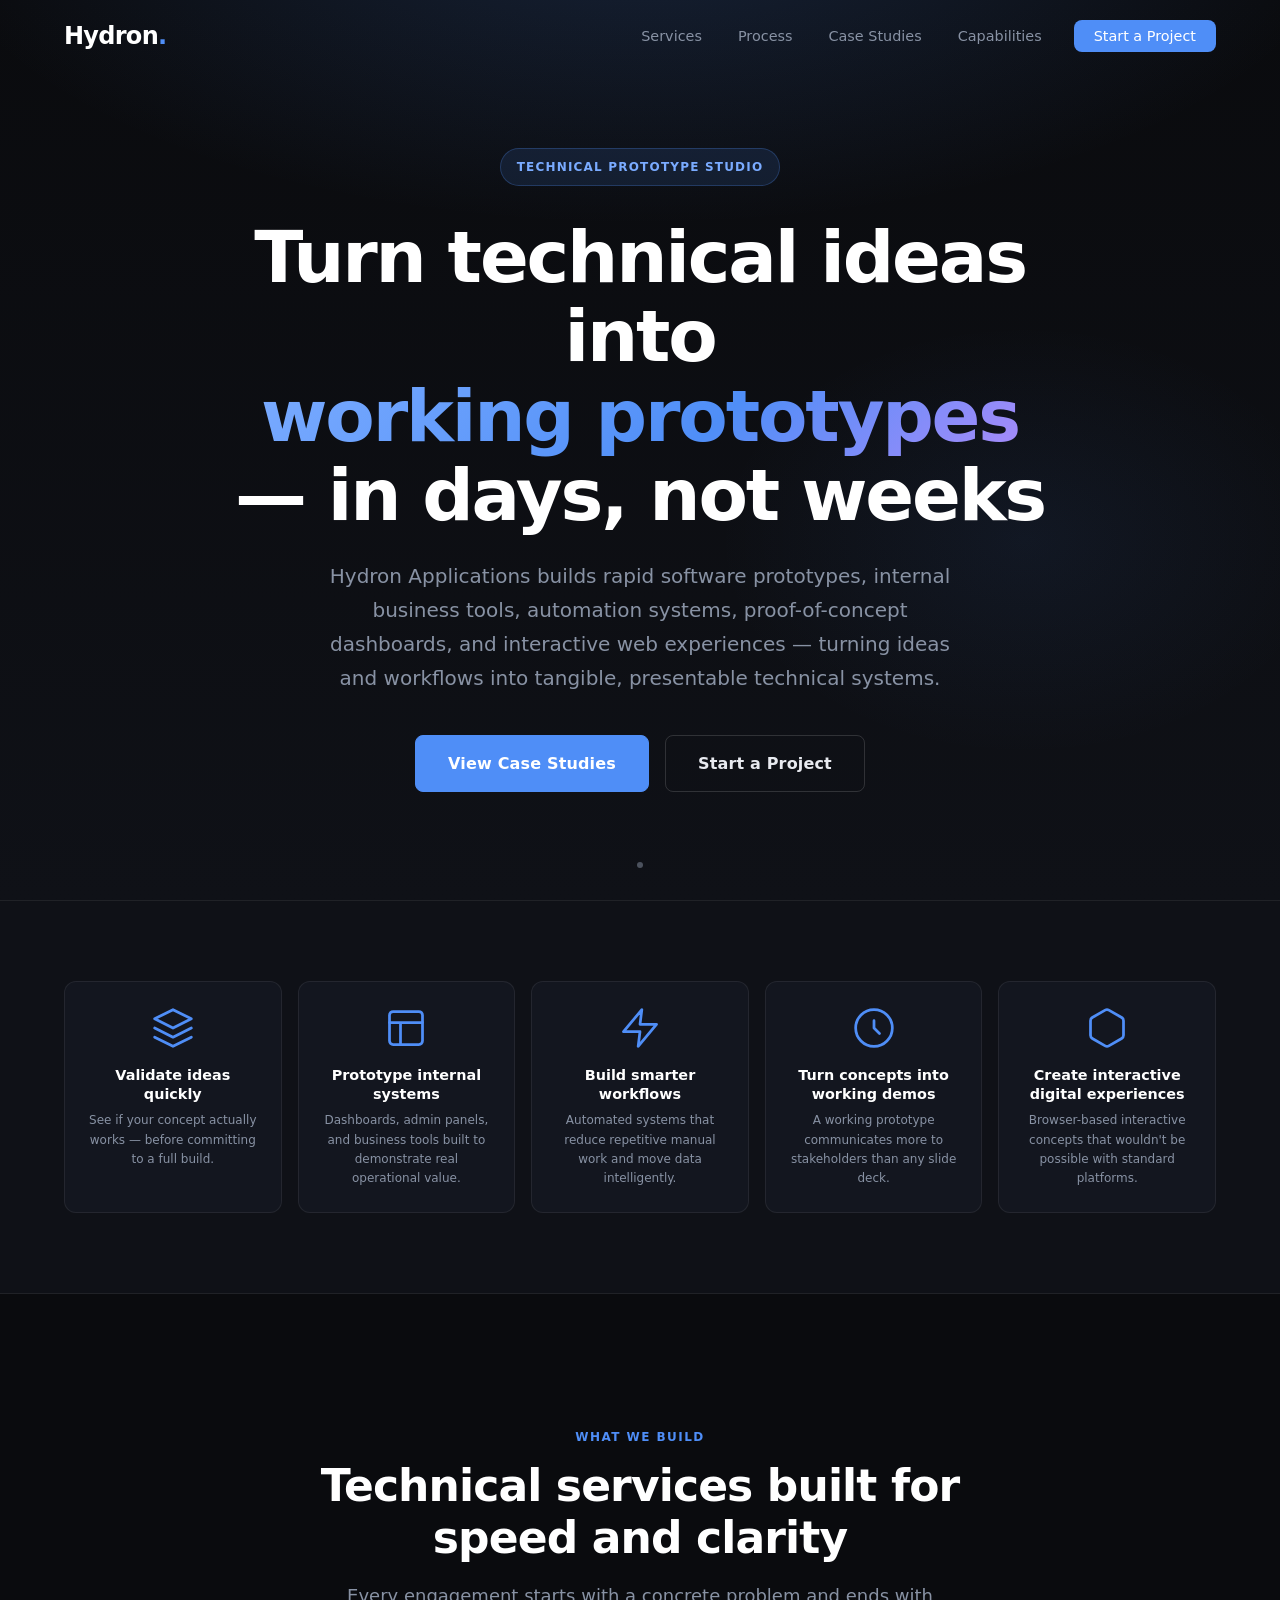
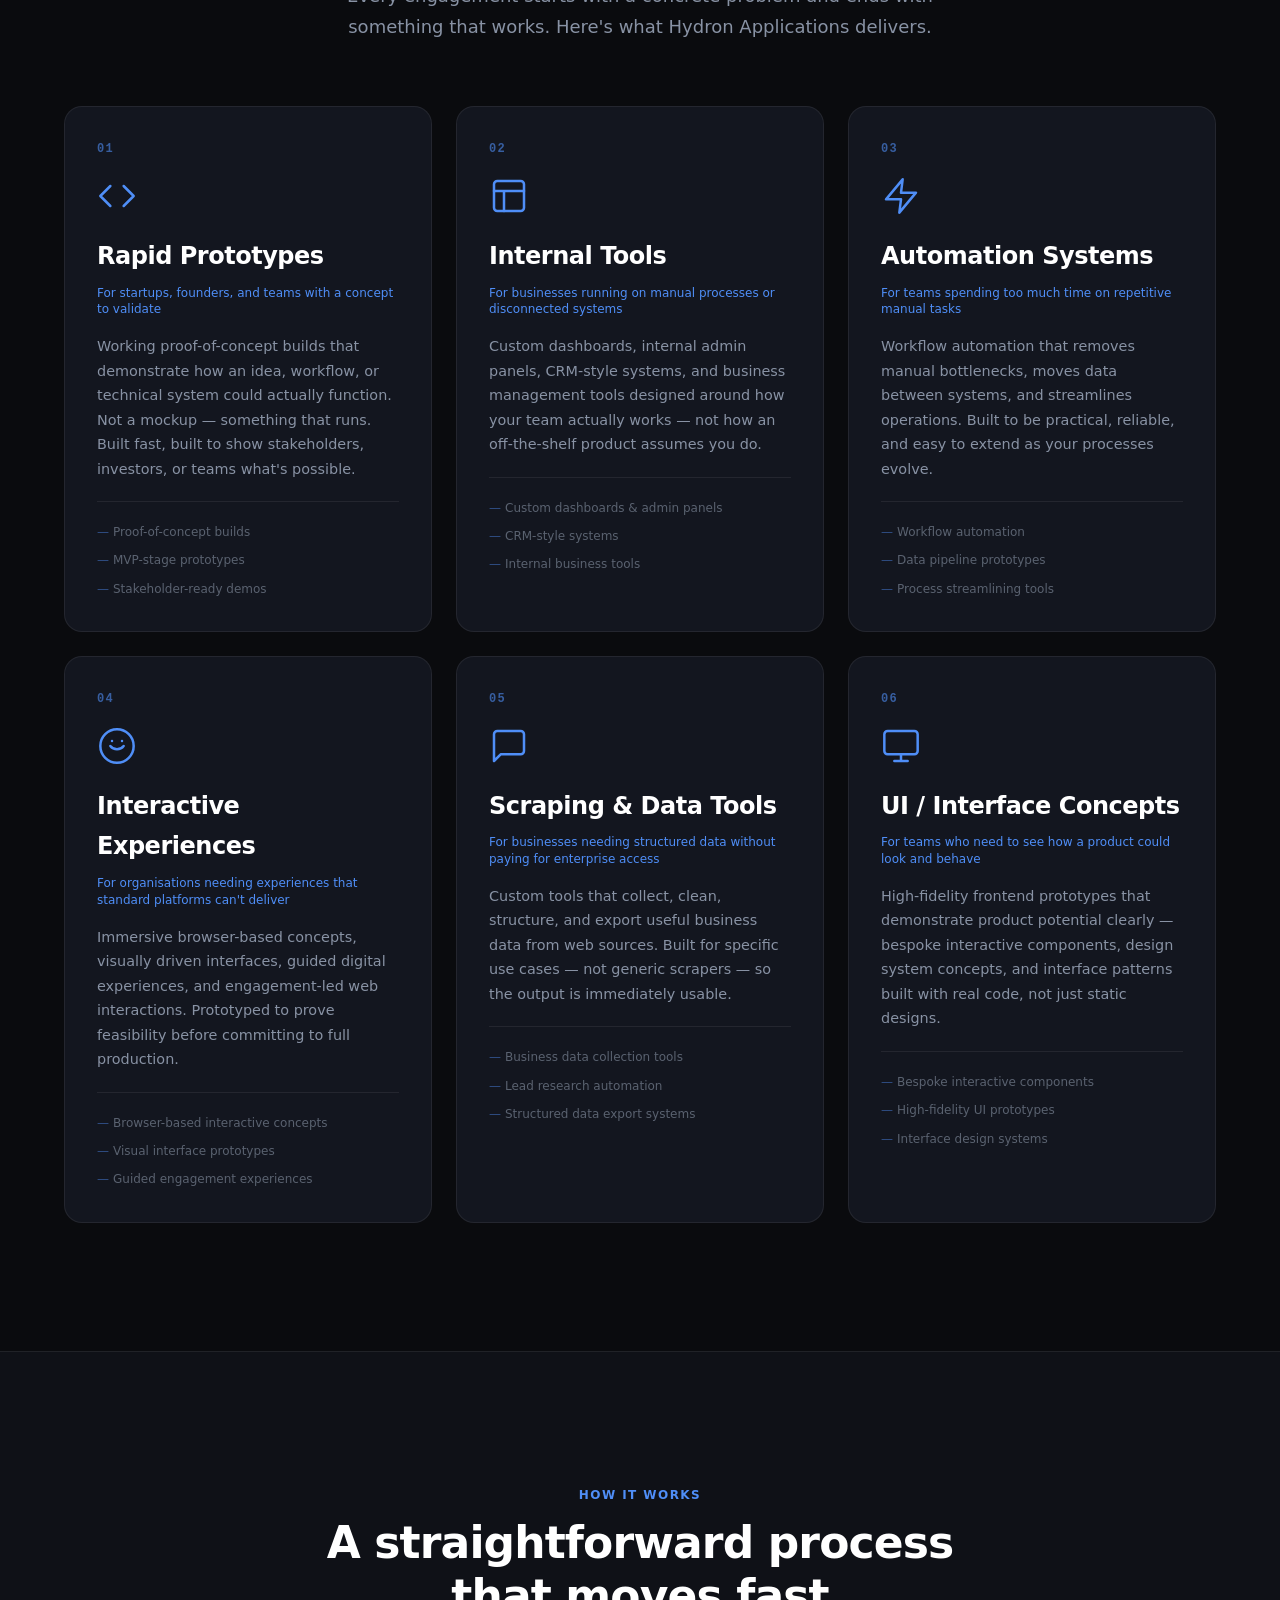
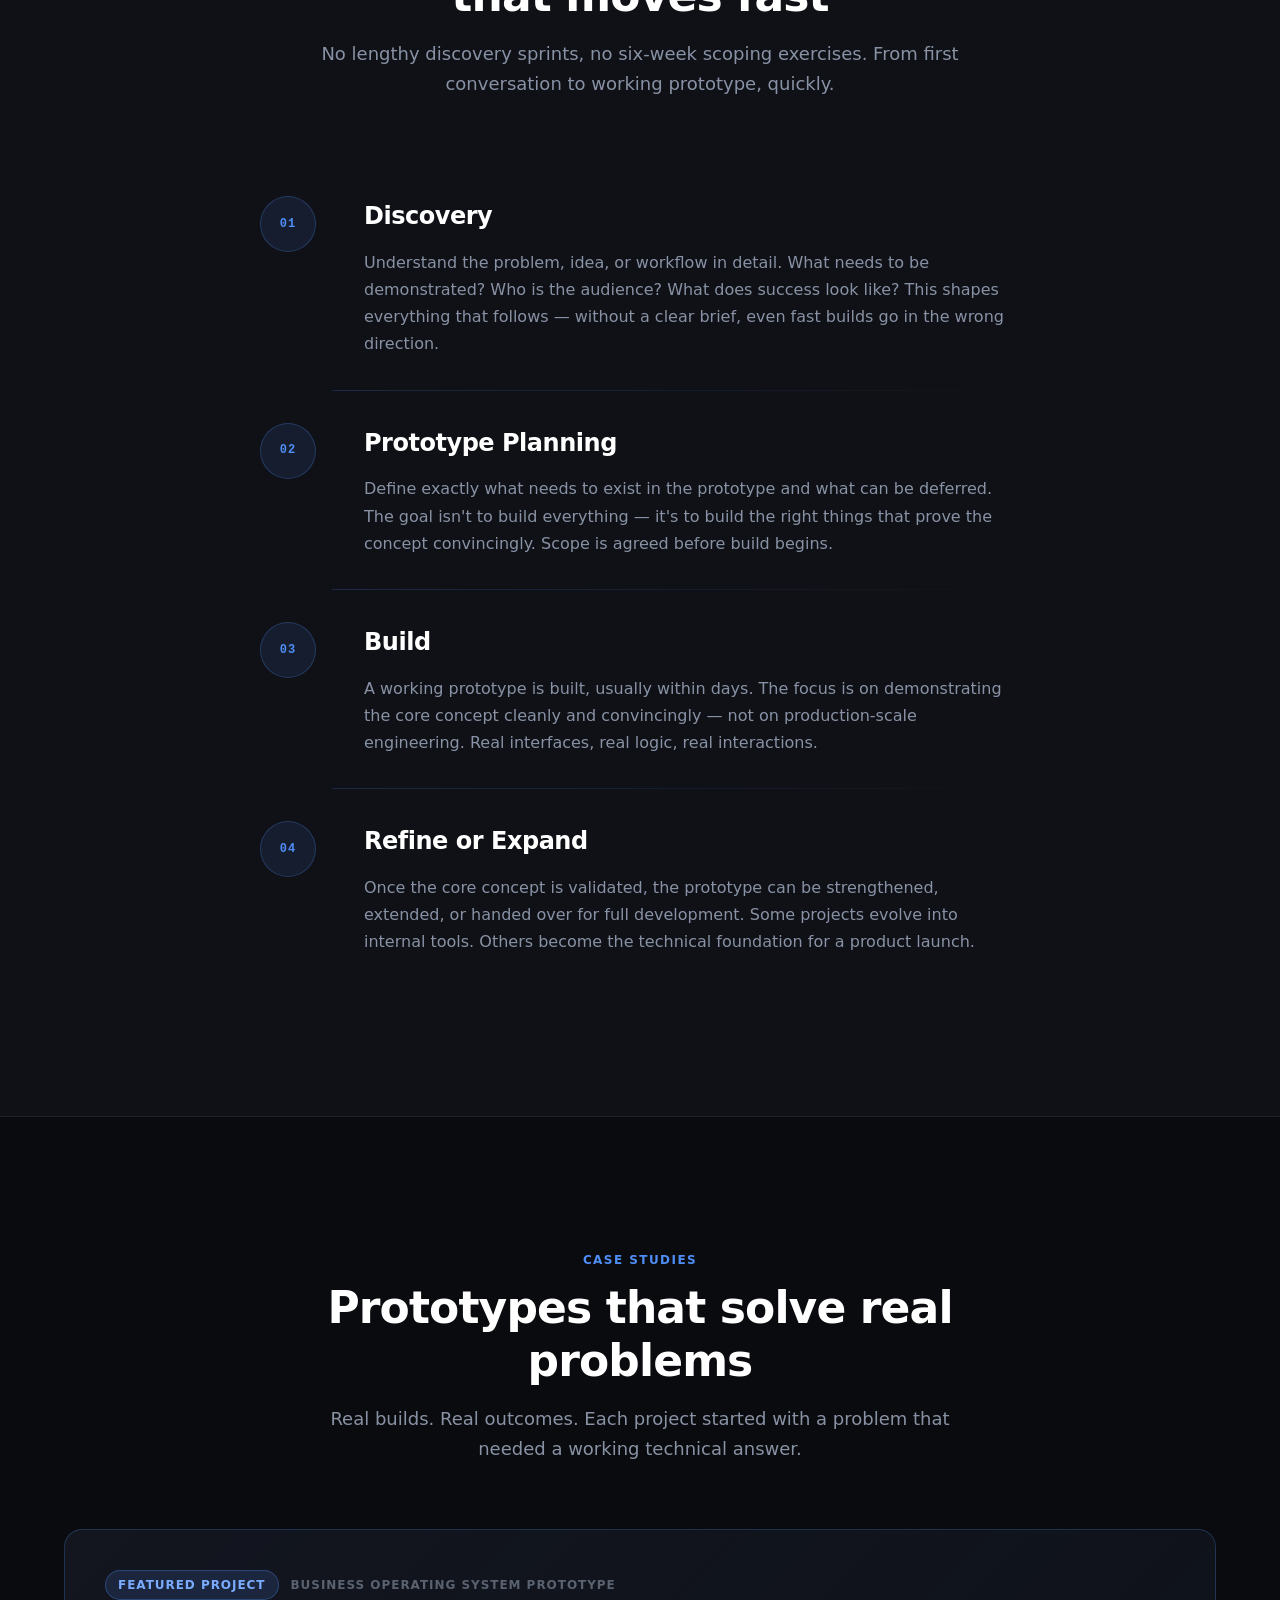
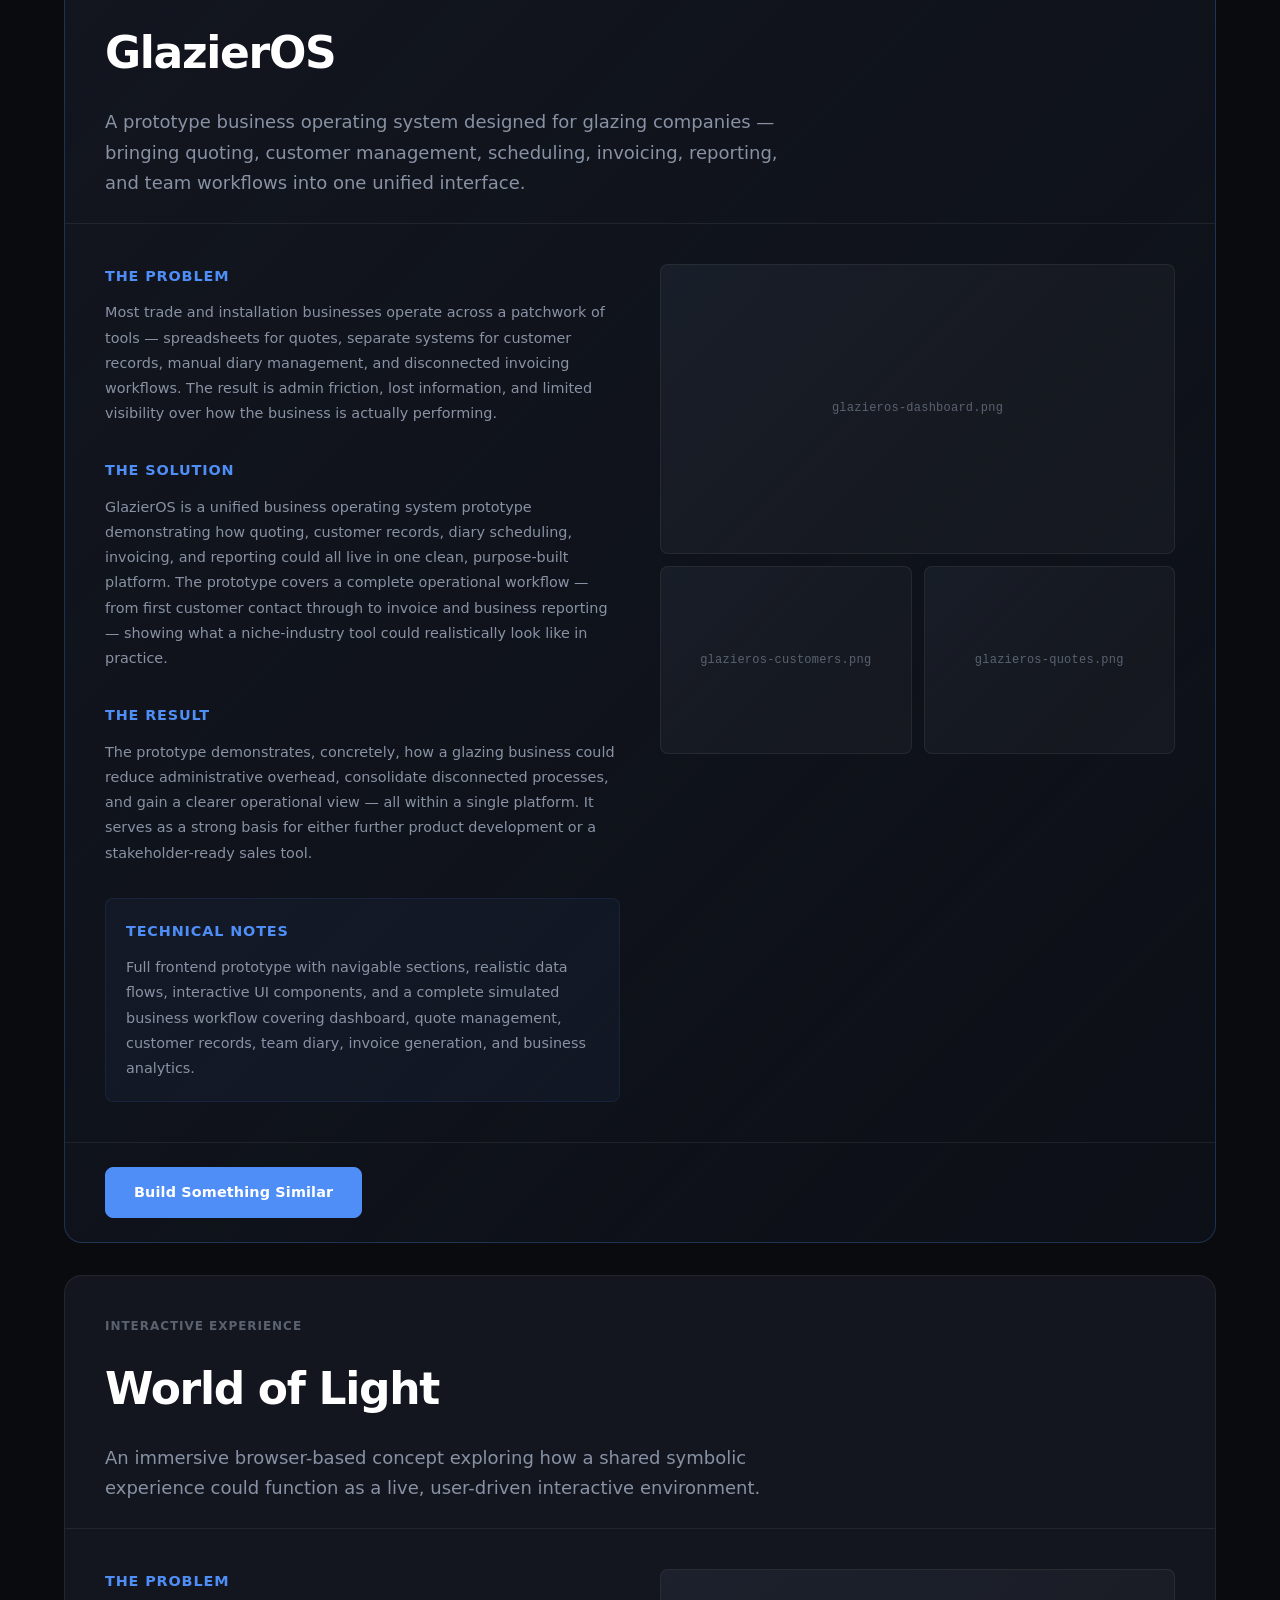
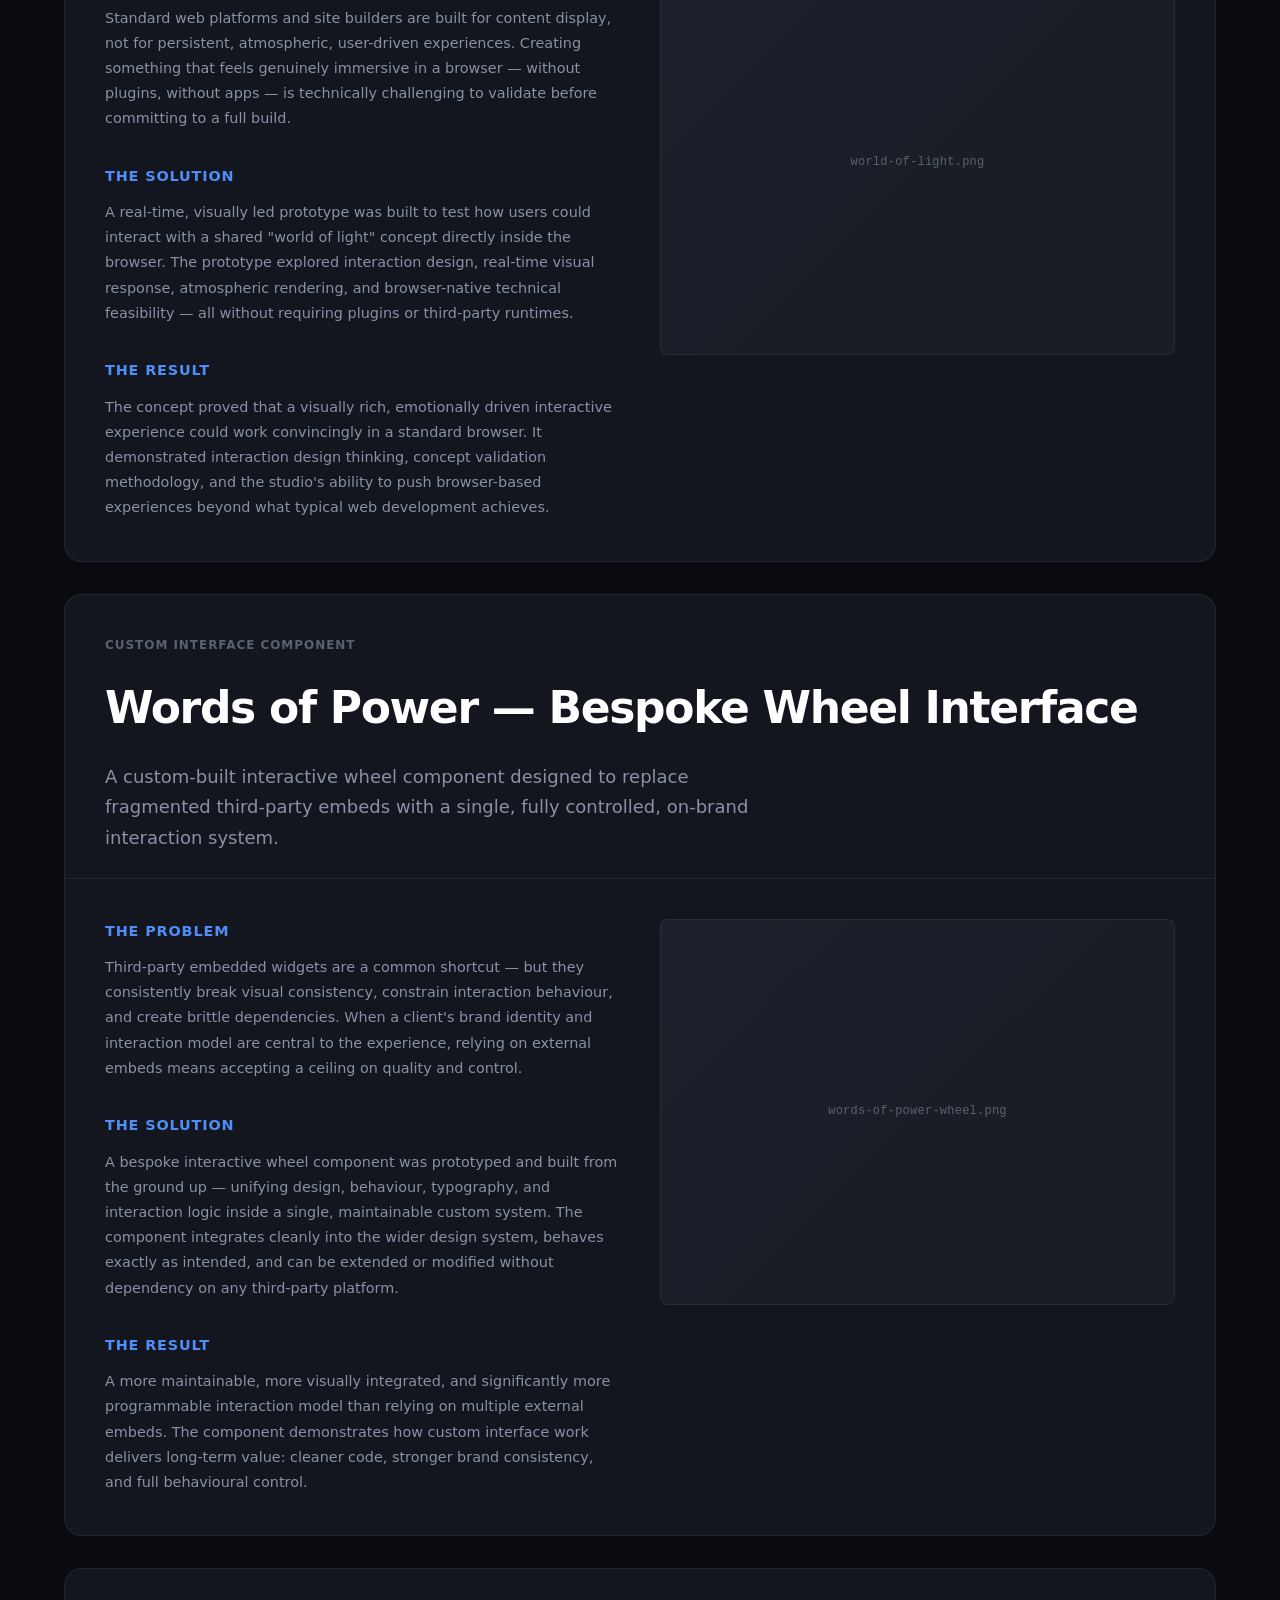
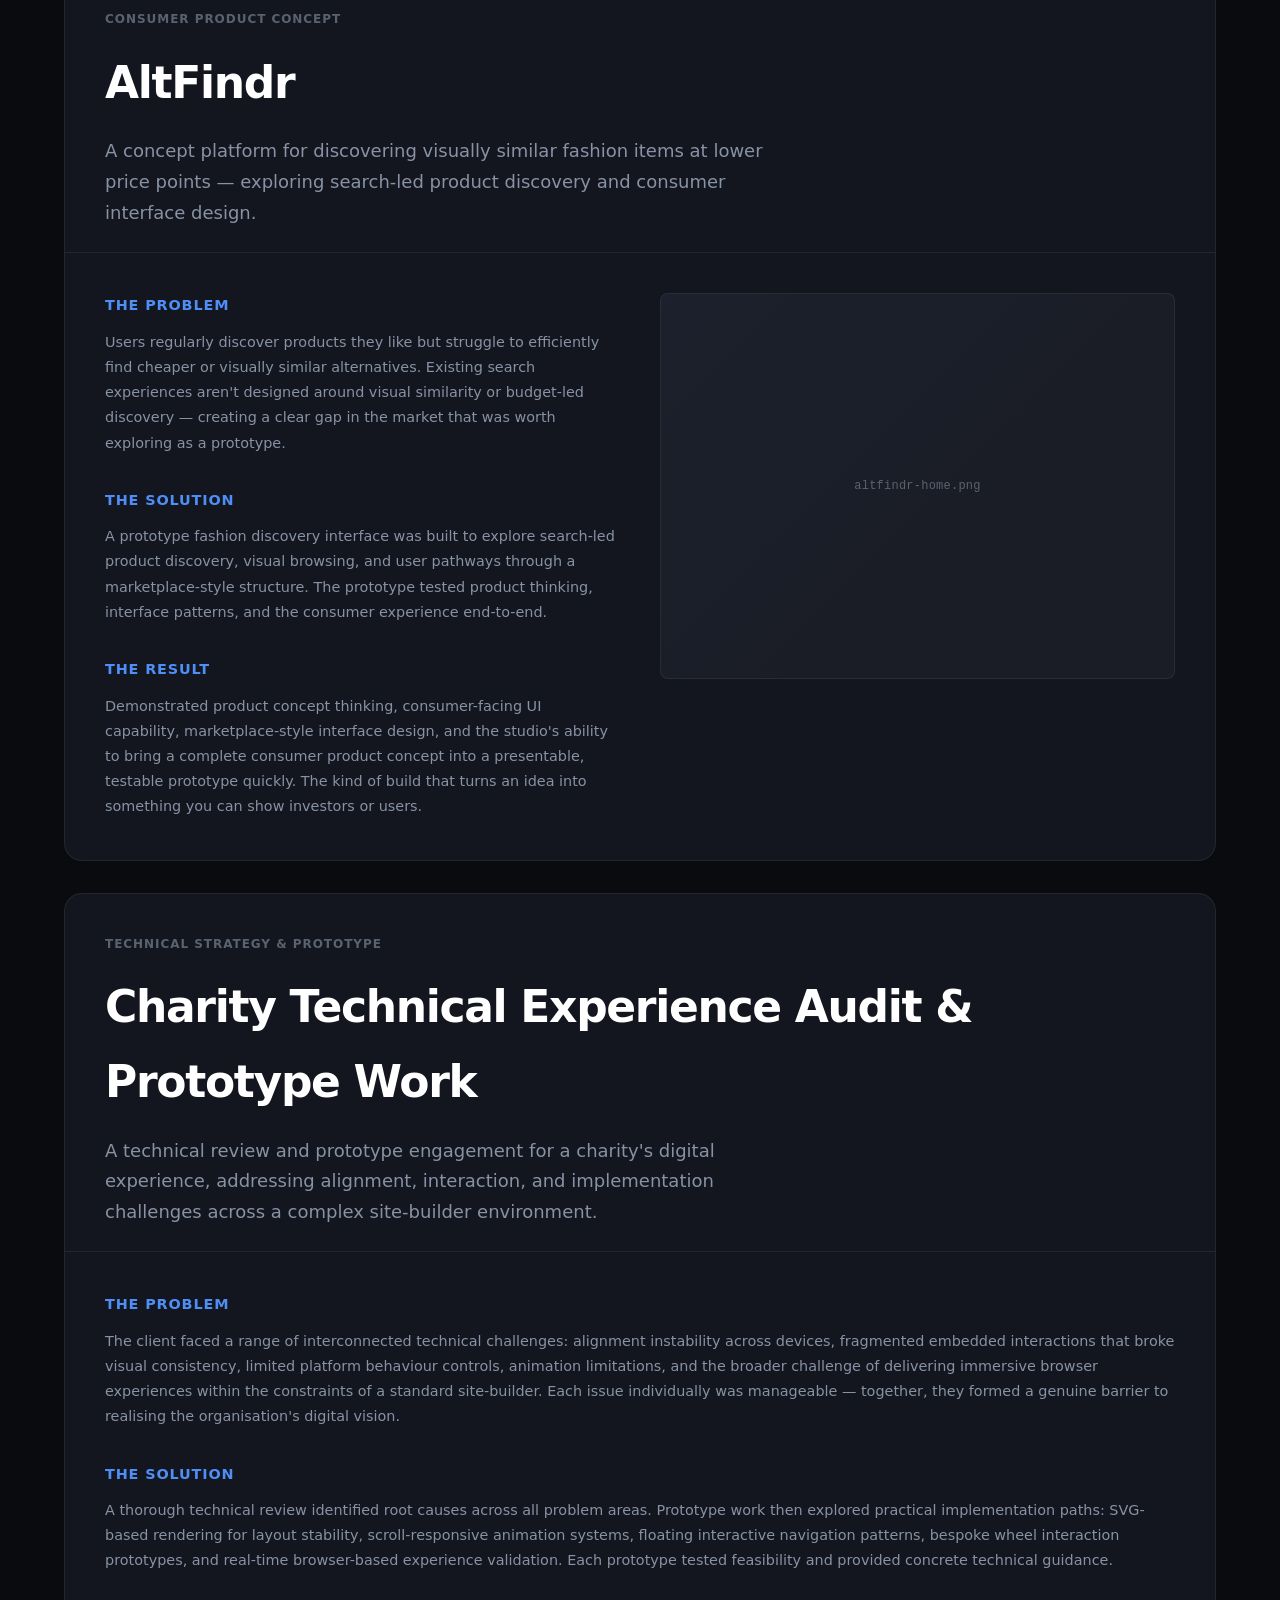
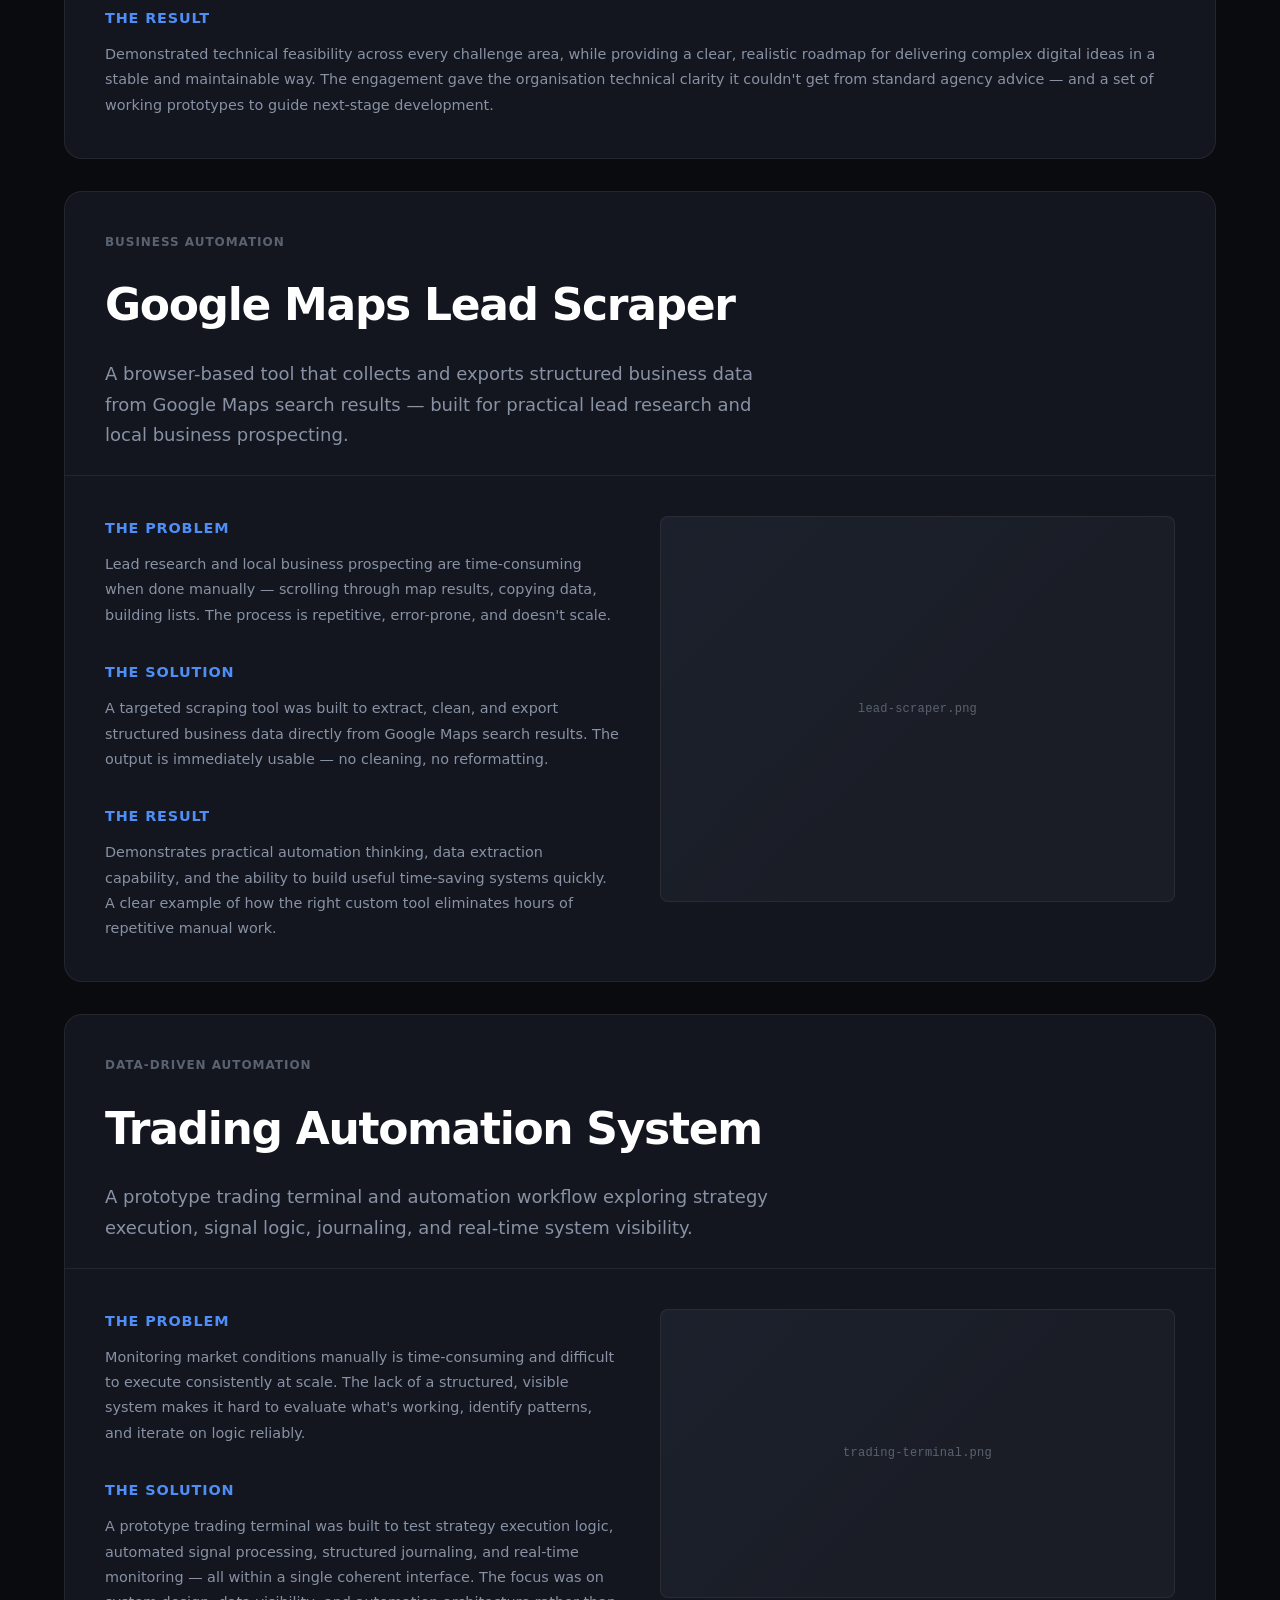
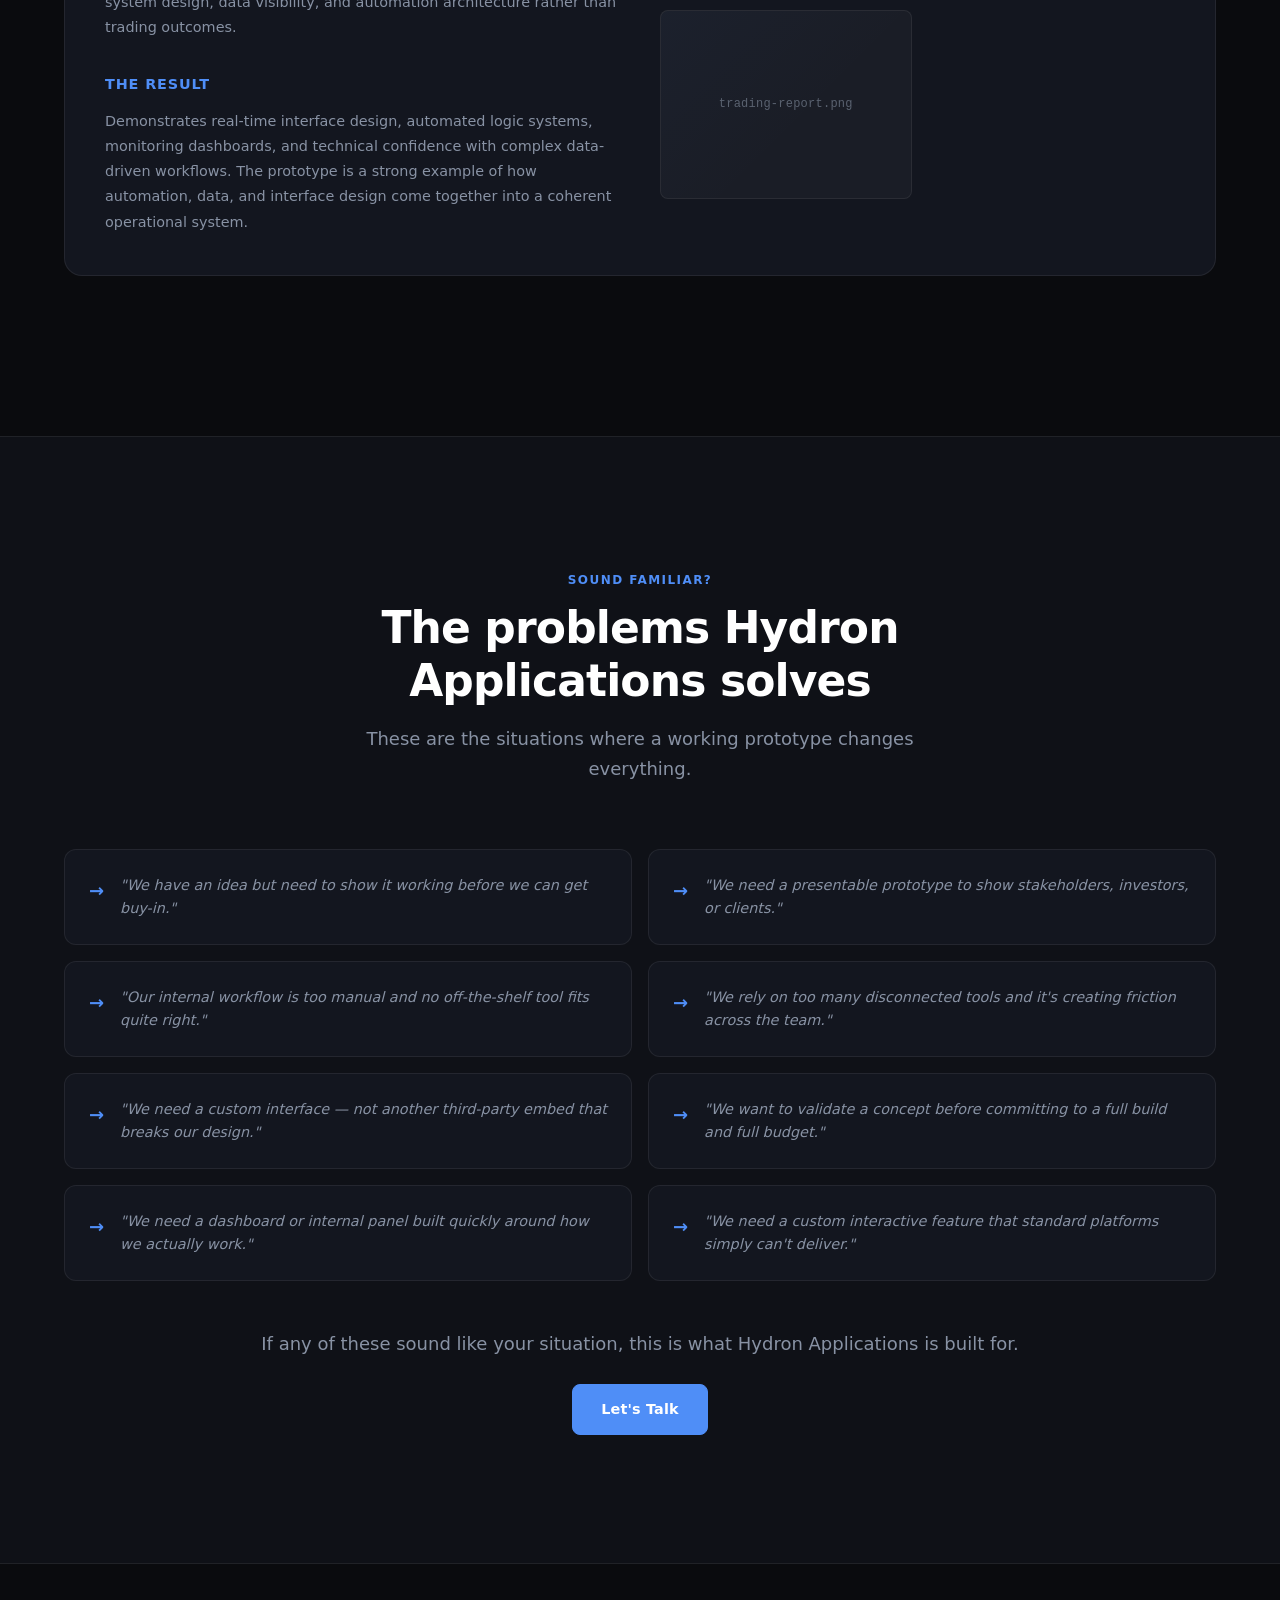
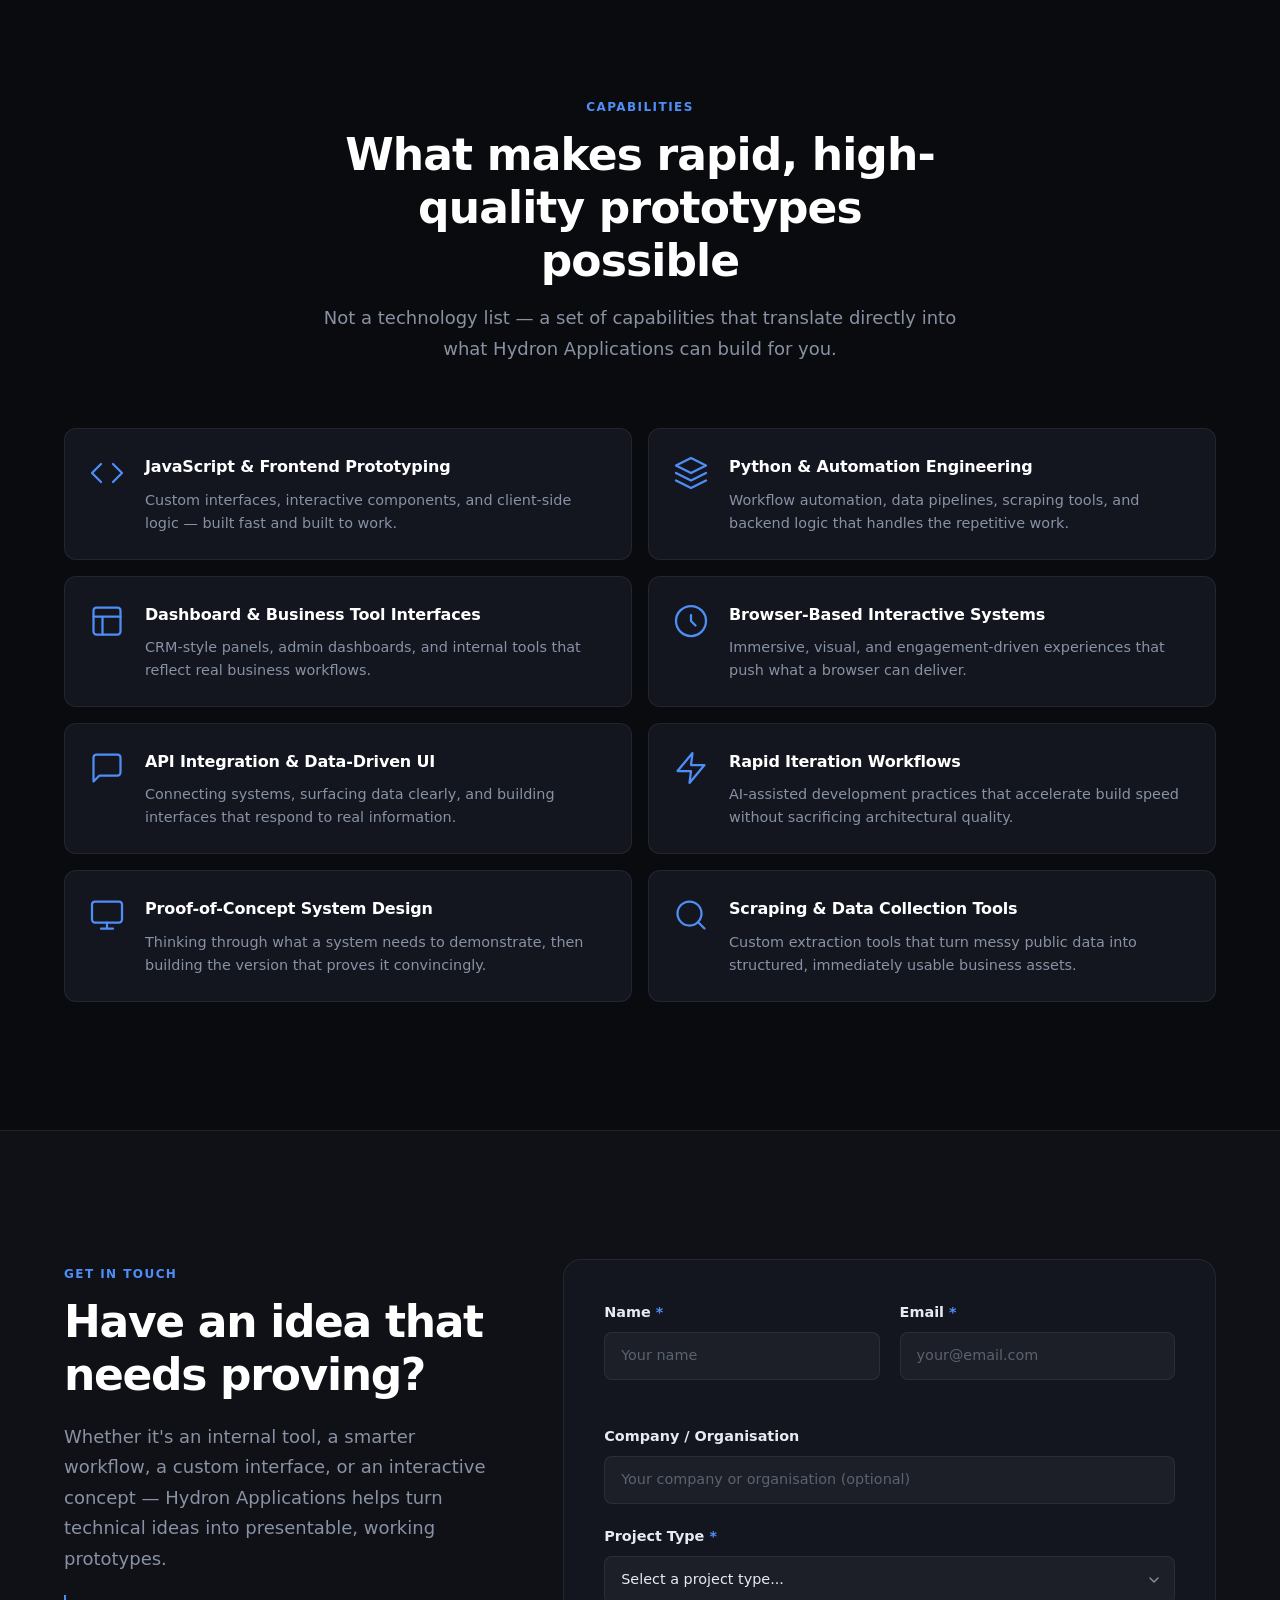
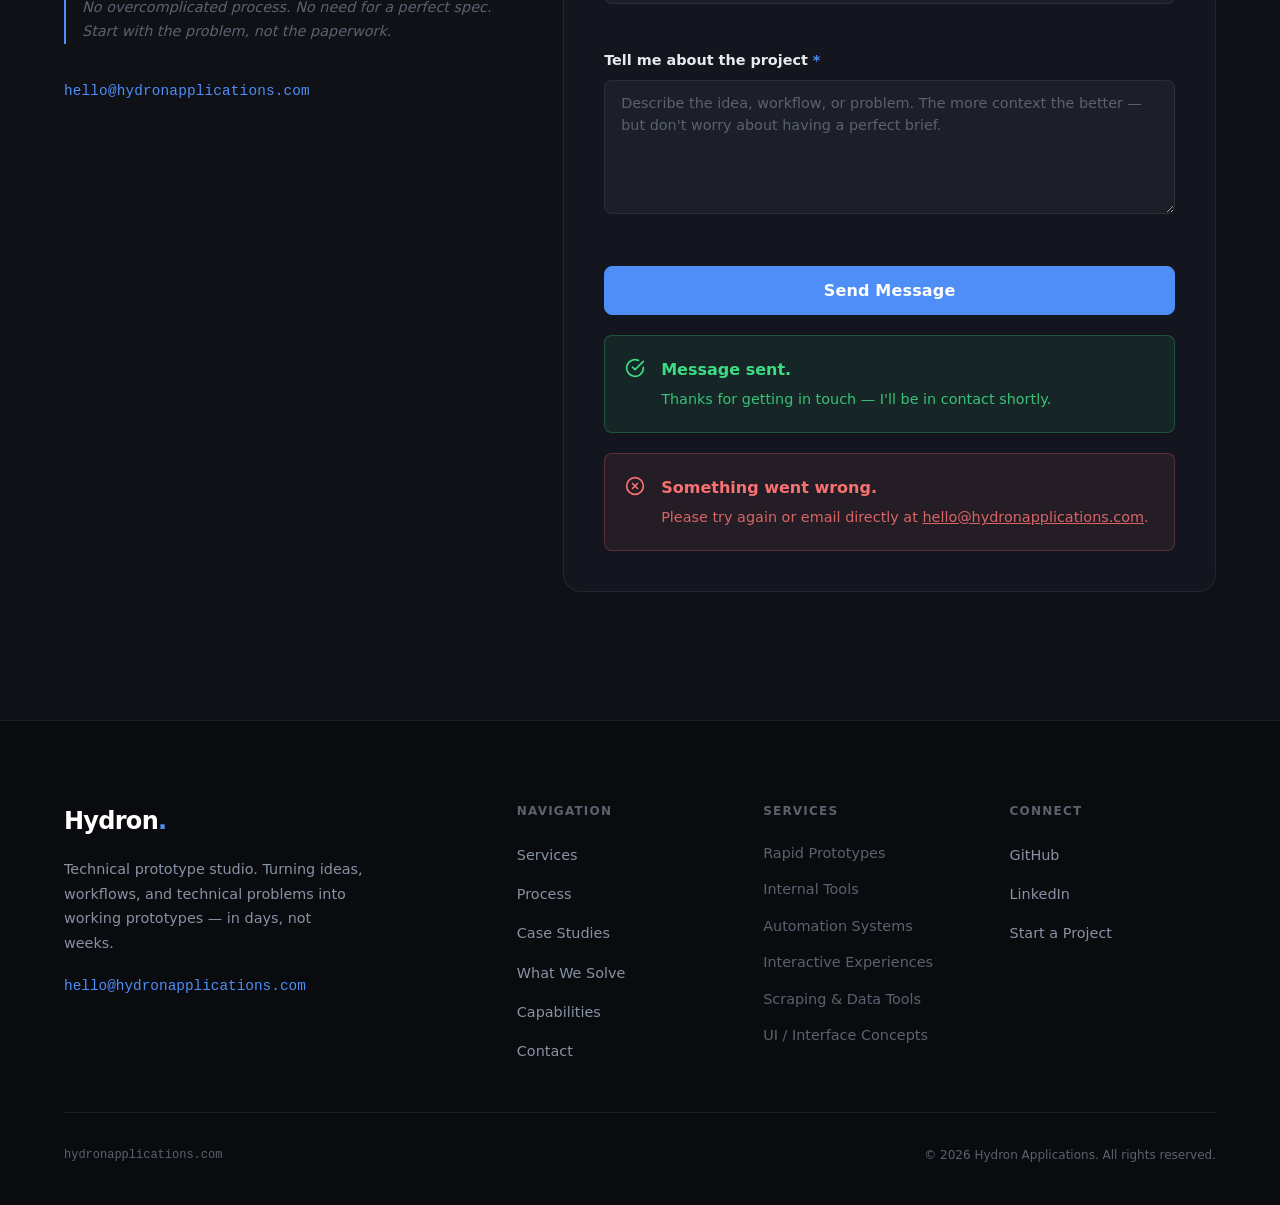
==== index.html @ f0357023 "Build complete Hydron Applications static website Co-authored-by: 0riceisnice0-hash <239276065+0rice" ====
<!DOCTYPE html>
<html lang="en">
<head>
  <meta charset="UTF-8" />
  <meta name="viewport" content="width=device-width, initial-scale=1.0" />

  <!-- Primary SEO -->
  <title>Hydron Applications — Rapid Prototype &amp; Technical Studio</title>
  <meta name="description" content="Hydron Applications is a technical prototype studio that turns ideas, workflows, and complex problems into working software in days. Rapid prototypes, internal tools, automation systems, and interactive web experiences." />
  <meta name="keywords" content="rapid software prototypes, custom internal tools, automation prototype studio, proof of concept development, bespoke dashboard prototypes, interactive web prototypes, prototype developer for agencies, custom scraping tools, UI prototype development, business automation systems" />
  <link rel="canonical" href="https://hydronapplications.com/" />

  <!-- Open Graph -->
  <meta property="og:type" content="website" />
  <meta property="og:url" content="https://hydronapplications.com/" />
  <meta property="og:title" content="Hydron Applications — Rapid Prototype &amp; Technical Studio" />
  <meta property="og:description" content="Turn ideas, workflows, and technical problems into working prototypes in days, not weeks. Hydron Applications is a specialist prototype and systems studio." />
  <meta property="og:image" content="https://hydronapplications.com/assets/images/og-image.png" />
  <meta property="og:site_name" content="Hydron Applications" />

  <!-- Twitter Card -->
  <meta name="twitter:card" content="summary_large_image" />
  <meta name="twitter:url" content="https://hydronapplications.com/" />
  <meta name="twitter:title" content="Hydron Applications — Rapid Prototype &amp; Technical Studio" />
  <meta name="twitter:description" content="Turn ideas, workflows, and technical problems into working prototypes in days, not weeks." />
  <meta name="twitter:image" content="https://hydronapplications.com/assets/images/og-image.png" />

  <!-- Schema.org: Organization -->
  <script type="application/ld+json">
  {
    "@context": "https://schema.org",
    "@type": "Organization",
    "name": "Hydron Applications",
    "url": "https://hydronapplications.com",
    "description": "Technical prototype studio specialising in rapid software prototypes, internal tools, automation systems, and interactive web experiences.",
    "contactPoint": {
      "@type": "ContactPoint",
      "email": "hello@hydronapplications.com",
      "contactType": "customer support"
    }
  }
  </script>

  <link rel="stylesheet" href="styles.css" />
</head>
<body>

  <!-- ============================================================
       NAVIGATION
  ============================================================ -->
  <header class="site-header" id="site-header">
    <nav class="nav-container" aria-label="Main navigation">
      <a href="#hero" class="nav-logo" aria-label="Hydron Applications home">
        Hydron<span class="logo-accent">.</span>
      </a>

      <!-- Desktop navigation links -->
      <ul class="nav-links" id="nav-links">
        <li><a href="#services" class="nav-link">Services</a></li>
        <li><a href="#process" class="nav-link">Process</a></li>
        <li><a href="#case-studies" class="nav-link">Case Studies</a></li>
        <li><a href="#capabilities" class="nav-link">Capabilities</a></li>
        <li><a href="#contact" class="nav-link nav-cta">Start a Project</a></li>
      </ul>

      <!-- Mobile hamburger button -->
      <button class="hamburger" id="hamburger" aria-label="Toggle navigation menu" aria-expanded="false" aria-controls="nav-links">
        <span class="hamburger-line"></span>
        <span class="hamburger-line"></span>
        <span class="hamburger-line"></span>
      </button>
    </nav>
  </header>

  <main>

    <!-- ============================================================
         HERO SECTION
    ============================================================ -->
    <section id="hero" class="hero-section">
      <div class="hero-bg-gradient" aria-hidden="true"></div>
      <div class="hero-particles" aria-hidden="true" id="hero-particles"></div>
      <div class="container hero-content">
        <div class="hero-badge reveal-up">Technical Prototype Studio</div>
        <h1 class="hero-headline reveal-up">
          Turn technical ideas into<br />
          <span class="headline-accent">working prototypes</span><br />
          — in days, not weeks
        </h1>
        <p class="hero-subheading reveal-up">
          Hydron Applications builds rapid software prototypes, internal business tools,
          automation systems, proof-of-concept dashboards, and interactive web experiences
          — turning ideas and workflows into tangible, presentable technical systems.
        </p>
        <div class="hero-cta-group reveal-up">
          <a href="#case-studies" class="btn btn-primary">View Case Studies</a>
          <a href="#contact" class="btn btn-secondary">Start a Project</a>
        </div>
      </div>
      <div class="hero-scroll-indicator" aria-hidden="true">
        <span class="scroll-dot"></span>
      </div>
    </section>

    <!-- ============================================================
         VALUE STRIP — Credibility / What Hydron Helps With
    ============================================================ -->
    <section id="value-strip" class="value-strip-section" aria-label="Core capabilities">
      <div class="container">
        <div class="value-strip-grid">

          <div class="value-card reveal-up">
            <div class="value-icon" aria-hidden="true">
              <svg viewBox="0 0 24 24" fill="none" stroke="currentColor" stroke-width="1.5" stroke-linecap="round" stroke-linejoin="round"><path d="M12 2L2 7l10 5 10-5-10-5zM2 17l10 5 10-5M2 12l10 5 10-5"/></svg>
            </div>
            <h3>Validate ideas quickly</h3>
            <p>See if your concept actually works — before committing to a full build.</p>
          </div>

          <div class="value-card reveal-up">
            <div class="value-icon" aria-hidden="true">
              <svg viewBox="0 0 24 24" fill="none" stroke="currentColor" stroke-width="1.5" stroke-linecap="round" stroke-linejoin="round"><rect x="3" y="3" width="18" height="18" rx="2"/><path d="M3 9h18M9 21V9"/></svg>
            </div>
            <h3>Prototype internal systems</h3>
            <p>Dashboards, admin panels, and business tools built to demonstrate real operational value.</p>
          </div>

          <div class="value-card reveal-up">
            <div class="value-icon" aria-hidden="true">
              <svg viewBox="0 0 24 24" fill="none" stroke="currentColor" stroke-width="1.5" stroke-linecap="round" stroke-linejoin="round"><path d="M13 2L3 14h9l-1 8 10-12h-9l1-8z"/></svg>
            </div>
            <h3>Build smarter workflows</h3>
            <p>Automated systems that reduce repetitive manual work and move data intelligently.</p>
          </div>

          <div class="value-card reveal-up">
            <div class="value-icon" aria-hidden="true">
              <svg viewBox="0 0 24 24" fill="none" stroke="currentColor" stroke-width="1.5" stroke-linecap="round" stroke-linejoin="round"><circle cx="12" cy="12" r="10"/><path d="M12 8v4l3 3"/></svg>
            </div>
            <h3>Turn concepts into working demos</h3>
            <p>A working prototype communicates more to stakeholders than any slide deck.</p>
          </div>

          <div class="value-card reveal-up">
            <div class="value-icon" aria-hidden="true">
              <svg viewBox="0 0 24 24" fill="none" stroke="currentColor" stroke-width="1.5" stroke-linecap="round" stroke-linejoin="round"><path d="M21 16V8a2 2 0 00-1-1.73l-7-4a2 2 0 00-2 0l-7 4A2 2 0 003 8v8a2 2 0 001 1.73l7 4a2 2 0 002 0l7-4A2 2 0 0021 16z"/></svg>
            </div>
            <h3>Create interactive digital experiences</h3>
            <p>Browser-based interactive concepts that wouldn't be possible with standard platforms.</p>
          </div>

        </div>
      </div>
    </section>

    <!-- ============================================================
         SERVICES SECTION
    ============================================================ -->
    <section id="services" class="services-section">
      <div class="container">
        <div class="section-header reveal-up">
          <span class="section-label">What We Build</span>
          <h2>Technical services built for speed and clarity</h2>
          <p class="section-intro">
            Every engagement starts with a concrete problem and ends with something that works.
            Here's what Hydron Applications delivers.
          </p>
        </div>

        <div class="services-grid">

          <article class="service-card reveal-up">
            <div class="service-number" aria-hidden="true">01</div>
            <div class="service-icon" aria-hidden="true">
              <svg viewBox="0 0 24 24" fill="none" stroke="currentColor" stroke-width="1.5" stroke-linecap="round" stroke-linejoin="round"><polyline points="16 18 22 12 16 6"/><polyline points="8 6 2 12 8 18"/></svg>
            </div>
            <h3>Rapid Prototypes</h3>
            <p class="service-who">For startups, founders, and teams with a concept to validate</p>
            <p>
              Working proof-of-concept builds that demonstrate how an idea, workflow, or technical
              system could actually function. Not a mockup — something that runs. Built fast, built
              to show stakeholders, investors, or teams what's possible.
            </p>
            <ul class="service-outcomes">
              <li>Proof-of-concept builds</li>
              <li>MVP-stage prototypes</li>
              <li>Stakeholder-ready demos</li>
            </ul>
          </article>

          <article class="service-card reveal-up">
            <div class="service-number" aria-hidden="true">02</div>
            <div class="service-icon" aria-hidden="true">
              <svg viewBox="0 0 24 24" fill="none" stroke="currentColor" stroke-width="1.5" stroke-linecap="round" stroke-linejoin="round"><rect x="3" y="3" width="18" height="18" rx="2"/><path d="M3 9h18M9 21V9"/></svg>
            </div>
            <h3>Internal Tools</h3>
            <p class="service-who">For businesses running on manual processes or disconnected systems</p>
            <p>
              Custom dashboards, internal admin panels, CRM-style systems, and business management
              tools designed around how your team actually works — not how an off-the-shelf product
              assumes you do.
            </p>
            <ul class="service-outcomes">
              <li>Custom dashboards &amp; admin panels</li>
              <li>CRM-style systems</li>
              <li>Internal business tools</li>
            </ul>
          </article>

          <article class="service-card reveal-up">
            <div class="service-number" aria-hidden="true">03</div>
            <div class="service-icon" aria-hidden="true">
              <svg viewBox="0 0 24 24" fill="none" stroke="currentColor" stroke-width="1.5" stroke-linecap="round" stroke-linejoin="round"><path d="M13 2L3 14h9l-1 8 10-12h-9l1-8z"/></svg>
            </div>
            <h3>Automation Systems</h3>
            <p class="service-who">For teams spending too much time on repetitive manual tasks</p>
            <p>
              Workflow automation that removes manual bottlenecks, moves data between systems,
              and streamlines operations. Built to be practical, reliable, and easy to extend
              as your processes evolve.
            </p>
            <ul class="service-outcomes">
              <li>Workflow automation</li>
              <li>Data pipeline prototypes</li>
              <li>Process streamlining tools</li>
            </ul>
          </article>

          <article class="service-card reveal-up">
            <div class="service-number" aria-hidden="true">04</div>
            <div class="service-icon" aria-hidden="true">
              <svg viewBox="0 0 24 24" fill="none" stroke="currentColor" stroke-width="1.5" stroke-linecap="round" stroke-linejoin="round"><circle cx="12" cy="12" r="10"/><path d="M8 12s1.5 2 4 2 4-2 4-2M9 9h.01M15 9h.01"/></svg>
            </div>
            <h3>Interactive Experiences</h3>
            <p class="service-who">For organisations needing experiences that standard platforms can't deliver</p>
            <p>
              Immersive browser-based concepts, visually driven interfaces, guided digital
              experiences, and engagement-led web interactions. Prototyped to prove feasibility
              before committing to full production.
            </p>
            <ul class="service-outcomes">
              <li>Browser-based interactive concepts</li>
              <li>Visual interface prototypes</li>
              <li>Guided engagement experiences</li>
            </ul>
          </article>

          <article class="service-card reveal-up">
            <div class="service-number" aria-hidden="true">05</div>
            <div class="service-icon" aria-hidden="true">
              <svg viewBox="0 0 24 24" fill="none" stroke="currentColor" stroke-width="1.5" stroke-linecap="round" stroke-linejoin="round"><path d="M21 15a2 2 0 01-2 2H7l-4 4V5a2 2 0 012-2h14a2 2 0 012 2z"/></svg>
            </div>
            <h3>Scraping &amp; Data Tools</h3>
            <p class="service-who">For businesses needing structured data without paying for enterprise access</p>
            <p>
              Custom tools that collect, clean, structure, and export useful business data from
              web sources. Built for specific use cases — not generic scrapers — so the output
              is immediately usable.
            </p>
            <ul class="service-outcomes">
              <li>Business data collection tools</li>
              <li>Lead research automation</li>
              <li>Structured data export systems</li>
            </ul>
          </article>

          <article class="service-card reveal-up">
            <div class="service-number" aria-hidden="true">06</div>
            <div class="service-icon" aria-hidden="true">
              <svg viewBox="0 0 24 24" fill="none" stroke="currentColor" stroke-width="1.5" stroke-linecap="round" stroke-linejoin="round"><rect x="2" y="3" width="20" height="14" rx="2"/><path d="M8 21h8M12 17v4"/></svg>
            </div>
            <h3>UI / Interface Concepts</h3>
            <p class="service-who">For teams who need to see how a product could look and behave</p>
            <p>
              High-fidelity frontend prototypes that demonstrate product potential clearly —
              bespoke interactive components, design system concepts, and interface patterns
              built with real code, not just static designs.
            </p>
            <ul class="service-outcomes">
              <li>Bespoke interactive components</li>
              <li>High-fidelity UI prototypes</li>
              <li>Interface design systems</li>
            </ul>
          </article>

        </div>
      </div>
    </section>

    <!-- ============================================================
         PROCESS SECTION
    ============================================================ -->
    <section id="process" class="process-section">
      <div class="container">
        <div class="section-header reveal-up">
          <span class="section-label">How It Works</span>
          <h2>A straightforward process that moves fast</h2>
          <p class="section-intro">
            No lengthy discovery sprints, no six-week scoping exercises.
            From first conversation to working prototype, quickly.
          </p>
        </div>

        <div class="process-steps">

          <div class="process-step reveal-up">
            <div class="step-number" aria-hidden="true">01</div>
            <div class="step-content">
              <h3>Discovery</h3>
              <p>
                Understand the problem, idea, or workflow in detail. What needs to be demonstrated?
                Who is the audience? What does success look like? This shapes everything that follows
                — without a clear brief, even fast builds go in the wrong direction.
              </p>
            </div>
          </div>

          <div class="process-connector" aria-hidden="true"></div>

          <div class="process-step reveal-up">
            <div class="step-number" aria-hidden="true">02</div>
            <div class="step-content">
              <h3>Prototype Planning</h3>
              <p>
                Define exactly what needs to exist in the prototype and what can be deferred.
                The goal isn't to build everything — it's to build the right things that prove
                the concept convincingly. Scope is agreed before build begins.
              </p>
            </div>
          </div>

          <div class="process-connector" aria-hidden="true"></div>

          <div class="process-step reveal-up">
            <div class="step-number" aria-hidden="true">03</div>
            <div class="step-content">
              <h3>Build</h3>
              <p>
                A working prototype is built, usually within days. The focus is on demonstrating
                the core concept cleanly and convincingly — not on production-scale engineering.
                Real interfaces, real logic, real interactions.
              </p>
            </div>
          </div>

          <div class="process-connector" aria-hidden="true"></div>

          <div class="process-step reveal-up">
            <div class="step-number" aria-hidden="true">04</div>
            <div class="step-content">
              <h3>Refine or Expand</h3>
              <p>
                Once the core concept is validated, the prototype can be strengthened, extended,
                or handed over for full development. Some projects evolve into internal tools.
                Others become the technical foundation for a product launch.
              </p>
            </div>
          </div>

        </div>
      </div>
    </section>

    <!-- ============================================================
         CASE STUDIES SECTION
    ============================================================ -->
    <section id="case-studies" class="case-studies-section">
      <div class="container">
        <div class="section-header reveal-up">
          <span class="section-label">Case Studies</span>
          <h2>Prototypes that solve real problems</h2>
          <p class="section-intro">
            Real builds. Real outcomes. Each project started with a problem that needed
            a working technical answer.
          </p>
        </div>

        <!-- ── Case Study 1: GlazierOS ───────────────────────────── -->
        <article class="case-study case-study--featured reveal-up" id="cs-glazieros">
          <div class="cs-header">
            <div class="cs-meta">
              <span class="cs-label">Featured Project</span>
              <span class="cs-category">Business Operating System Prototype</span>
            </div>
            <h3 class="cs-title">GlazierOS</h3>
            <p class="cs-intro">
              A prototype business operating system designed for glazing companies — bringing
              quoting, customer management, scheduling, invoicing, reporting, and team workflows
              into one unified interface.
            </p>
          </div>

          <div class="cs-body">
            <div class="cs-columns">
              <div class="cs-details">
                <div class="cs-block">
                  <h4>The Problem</h4>
                  <p>
                    Most trade and installation businesses operate across a patchwork of tools —
                    spreadsheets for quotes, separate systems for customer records, manual diary
                    management, and disconnected invoicing workflows. The result is admin friction,
                    lost information, and limited visibility over how the business is actually
                    performing.
                  </p>
                </div>
                <div class="cs-block">
                  <h4>The Solution</h4>
                  <p>
                    GlazierOS is a unified business operating system prototype demonstrating how
                    quoting, customer records, diary scheduling, invoicing, and reporting could all
                    live in one clean, purpose-built platform. The prototype covers a complete
                    operational workflow — from first customer contact through to invoice and
                    business reporting — showing what a niche-industry tool could realistically
                    look like in practice.
                  </p>
                </div>
                <div class="cs-block">
                  <h4>The Result</h4>
                  <p>
                    The prototype demonstrates, concretely, how a glazing business could reduce
                    administrative overhead, consolidate disconnected processes, and gain a clearer
                    operational view — all within a single platform. It serves as a strong basis
                    for either further product development or a stakeholder-ready sales tool.
                  </p>
                </div>
                <div class="cs-block cs-tech">
                  <h4>Technical Notes</h4>
                  <p>Full frontend prototype with navigable sections, realistic data flows, interactive
                  UI components, and a complete simulated business workflow covering dashboard, quote
                  management, customer records, team diary, invoice generation, and business analytics.</p>
                </div>
              </div>

              <div class="cs-gallery">
                <!-- Image placeholders — replace with actual screenshots -->
                <div class="img-placeholder" data-img="glazieros-dashboard.png">
                  <span>glazieros-dashboard.png</span>
                </div>
                <div class="cs-gallery-row">
                  <div class="img-placeholder img-placeholder--small" data-img="glazieros-customers.png">
                    <span>glazieros-customers.png</span>
                  </div>
                  <div class="img-placeholder img-placeholder--small" data-img="glazieros-quotes.png">
                    <span>glazieros-quotes.png</span>
                  </div>
                </div>
              </div>
            </div>
          </div>

          <div class="cs-footer">
            <a href="#contact" class="btn btn-primary">Build Something Similar</a>
          </div>
        </article>

        <!-- ── Case Study 2: World of Light ─────────────────────── -->
        <article class="case-study reveal-up" id="cs-world-of-light">
          <div class="cs-header">
            <div class="cs-meta">
              <span class="cs-category">Interactive Experience</span>
            </div>
            <h3 class="cs-title">World of Light</h3>
            <p class="cs-intro">
              An immersive browser-based concept exploring how a shared symbolic experience
              could function as a live, user-driven interactive environment.
            </p>
          </div>

          <div class="cs-body">
            <div class="cs-columns">
              <div class="cs-details">
                <div class="cs-block">
                  <h4>The Problem</h4>
                  <p>
                    Standard web platforms and site builders are built for content display, not
                    for persistent, atmospheric, user-driven experiences. Creating something that
                    feels genuinely immersive in a browser — without plugins, without apps — is
                    technically challenging to validate before committing to a full build.
                  </p>
                </div>
                <div class="cs-block">
                  <h4>The Solution</h4>
                  <p>
                    A real-time, visually led prototype was built to test how users could interact
                    with a shared "world of light" concept directly inside the browser. The prototype
                    explored interaction design, real-time visual response, atmospheric rendering,
                    and browser-native technical feasibility — all without requiring plugins or
                    third-party runtimes.
                  </p>
                </div>
                <div class="cs-block">
                  <h4>The Result</h4>
                  <p>
                    The concept proved that a visually rich, emotionally driven interactive experience
                    could work convincingly in a standard browser. It demonstrated interaction design
                    thinking, concept validation methodology, and the studio's ability to push
                    browser-based experiences beyond what typical web development achieves.
                  </p>
                </div>
              </div>

              <div class="cs-gallery cs-gallery--single">
                <div class="img-placeholder" data-img="world-of-light.png">
                  <span>world-of-light.png</span>
                </div>
              </div>
            </div>
          </div>
        </article>

        <!-- ── Case Study 3: Words of Power ─────────────────────── -->
        <article class="case-study reveal-up" id="cs-words-of-power">
          <div class="cs-header">
            <div class="cs-meta">
              <span class="cs-category">Custom Interface Component</span>
            </div>
            <h3 class="cs-title">Words of Power — Bespoke Wheel Interface</h3>
            <p class="cs-intro">
              A custom-built interactive wheel component designed to replace fragmented
              third-party embeds with a single, fully controlled, on-brand interaction system.
            </p>
          </div>

          <div class="cs-body">
            <div class="cs-columns">
              <div class="cs-details">
                <div class="cs-block">
                  <h4>The Problem</h4>
                  <p>
                    Third-party embedded widgets are a common shortcut — but they consistently
                    break visual consistency, constrain interaction behaviour, and create brittle
                    dependencies. When a client's brand identity and interaction model are central
                    to the experience, relying on external embeds means accepting a ceiling on
                    quality and control.
                  </p>
                </div>
                <div class="cs-block">
                  <h4>The Solution</h4>
                  <p>
                    A bespoke interactive wheel component was prototyped and built from the ground
                    up — unifying design, behaviour, typography, and interaction logic inside a
                    single, maintainable custom system. The component integrates cleanly into the
                    wider design system, behaves exactly as intended, and can be extended or
                    modified without dependency on any third-party platform.
                  </p>
                </div>
                <div class="cs-block">
                  <h4>The Result</h4>
                  <p>
                    A more maintainable, more visually integrated, and significantly more
                    programmable interaction model than relying on multiple external embeds.
                    The component demonstrates how custom interface work delivers long-term
                    value: cleaner code, stronger brand consistency, and full behavioural control.
                  </p>
                </div>
              </div>

              <div class="cs-gallery cs-gallery--single">
                <div class="img-placeholder" data-img="words-of-power-wheel.png">
                  <span>words-of-power-wheel.png</span>
                </div>
              </div>
            </div>
          </div>
        </article>

        <!-- ── Case Study 4: AltFindr ────────────────────────────── -->
        <article class="case-study reveal-up" id="cs-altfindr">
          <div class="cs-header">
            <div class="cs-meta">
              <span class="cs-category">Consumer Product Concept</span>
            </div>
            <h3 class="cs-title">AltFindr</h3>
            <p class="cs-intro">
              A concept platform for discovering visually similar fashion items at lower
              price points — exploring search-led product discovery and consumer interface design.
            </p>
          </div>

          <div class="cs-body">
            <div class="cs-columns">
              <div class="cs-details">
                <div class="cs-block">
                  <h4>The Problem</h4>
                  <p>
                    Users regularly discover products they like but struggle to efficiently find
                    cheaper or visually similar alternatives. Existing search experiences aren't
                    designed around visual similarity or budget-led discovery — creating a clear
                    gap in the market that was worth exploring as a prototype.
                  </p>
                </div>
                <div class="cs-block">
                  <h4>The Solution</h4>
                  <p>
                    A prototype fashion discovery interface was built to explore search-led product
                    discovery, visual browsing, and user pathways through a marketplace-style
                    structure. The prototype tested product thinking, interface patterns, and
                    the consumer experience end-to-end.
                  </p>
                </div>
                <div class="cs-block">
                  <h4>The Result</h4>
                  <p>
                    Demonstrated product concept thinking, consumer-facing UI capability,
                    marketplace-style interface design, and the studio's ability to bring a
                    complete consumer product concept into a presentable, testable prototype
                    quickly. The kind of build that turns an idea into something you can show
                    investors or users.
                  </p>
                </div>
              </div>

              <div class="cs-gallery cs-gallery--single">
                <div class="img-placeholder" data-img="altfindr-home.png">
                  <span>altfindr-home.png</span>
                </div>
              </div>
            </div>
          </div>
        </article>

        <!-- ── Case Study 5: Charity Technical Audit ─────────────── -->
        <article class="case-study reveal-up" id="cs-charity-audit">
          <div class="cs-header">
            <div class="cs-meta">
              <span class="cs-category">Technical Strategy &amp; Prototype</span>
            </div>
            <h3 class="cs-title">Charity Technical Experience Audit &amp; Prototype Work</h3>
            <p class="cs-intro">
              A technical review and prototype engagement for a charity's digital experience,
              addressing alignment, interaction, and implementation challenges across a complex
              site-builder environment.
            </p>
          </div>

          <div class="cs-body">
            <div class="cs-details">
              <div class="cs-block">
                <h4>The Problem</h4>
                <p>
                  The client faced a range of interconnected technical challenges: alignment
                  instability across devices, fragmented embedded interactions that broke visual
                  consistency, limited platform behaviour controls, animation limitations, and
                  the broader challenge of delivering immersive browser experiences within the
                  constraints of a standard site-builder. Each issue individually was manageable —
                  together, they formed a genuine barrier to realising the organisation's digital vision.
                </p>
              </div>
              <div class="cs-block">
                <h4>The Solution</h4>
                <p>
                  A thorough technical review identified root causes across all problem areas.
                  Prototype work then explored practical implementation paths: SVG-based rendering
                  for layout stability, scroll-responsive animation systems, floating interactive
                  navigation patterns, bespoke wheel interaction prototypes, and real-time
                  browser-based experience validation. Each prototype tested feasibility and
                  provided concrete technical guidance.
                </p>
              </div>
              <div class="cs-block">
                <h4>The Result</h4>
                <p>
                  Demonstrated technical feasibility across every challenge area, while providing
                  a clear, realistic roadmap for delivering complex digital ideas in a stable and
                  maintainable way. The engagement gave the organisation technical clarity it
                  couldn't get from standard agency advice — and a set of working prototypes to
                  guide next-stage development.
                </p>
              </div>
            </div>
          </div>
        </article>

        <!-- ── Case Study 6: Google Maps Lead Scraper ─────────────── -->
        <article class="case-study reveal-up" id="cs-lead-scraper">
          <div class="cs-header">
            <div class="cs-meta">
              <span class="cs-category">Business Automation</span>
            </div>
            <h3 class="cs-title">Google Maps Lead Scraper</h3>
            <p class="cs-intro">
              A browser-based tool that collects and exports structured business data from
              Google Maps search results — built for practical lead research and local
              business prospecting.
            </p>
          </div>

          <div class="cs-body">
            <div class="cs-columns">
              <div class="cs-details">
                <div class="cs-block">
                  <h4>The Problem</h4>
                  <p>
                    Lead research and local business prospecting are time-consuming when done
                    manually — scrolling through map results, copying data, building lists.
                    The process is repetitive, error-prone, and doesn't scale.
                  </p>
                </div>
                <div class="cs-block">
                  <h4>The Solution</h4>
                  <p>
                    A targeted scraping tool was built to extract, clean, and export structured
                    business data directly from Google Maps search results. The output is
                    immediately usable — no cleaning, no reformatting.
                  </p>
                </div>
                <div class="cs-block">
                  <h4>The Result</h4>
                  <p>
                    Demonstrates practical automation thinking, data extraction capability, and
                    the ability to build useful time-saving systems quickly. A clear example of
                    how the right custom tool eliminates hours of repetitive manual work.
                  </p>
                </div>
              </div>

              <div class="cs-gallery cs-gallery--single">
                <div class="img-placeholder" data-img="lead-scraper.png">
                  <span>lead-scraper.png</span>
                </div>
              </div>
            </div>
          </div>
        </article>

        <!-- ── Case Study 7: Trading Automation Bot ──────────────── -->
        <article class="case-study reveal-up" id="cs-trading-bot">
          <div class="cs-header">
            <div class="cs-meta">
              <span class="cs-category">Data-Driven Automation</span>
            </div>
            <h3 class="cs-title">Trading Automation System</h3>
            <p class="cs-intro">
              A prototype trading terminal and automation workflow exploring strategy execution,
              signal logic, journaling, and real-time system visibility.
            </p>
          </div>

          <div class="cs-body">
            <div class="cs-columns">
              <div class="cs-details">
                <div class="cs-block">
                  <h4>The Problem</h4>
                  <p>
                    Monitoring market conditions manually is time-consuming and difficult to
                    execute consistently at scale. The lack of a structured, visible system
                    makes it hard to evaluate what's working, identify patterns, and iterate
                    on logic reliably.
                  </p>
                </div>
                <div class="cs-block">
                  <h4>The Solution</h4>
                  <p>
                    A prototype trading terminal was built to test strategy execution logic,
                    automated signal processing, structured journaling, and real-time monitoring
                    — all within a single coherent interface. The focus was on system design,
                    data visibility, and automation architecture rather than trading outcomes.
                  </p>
                </div>
                <div class="cs-block">
                  <h4>The Result</h4>
                  <p>
                    Demonstrates real-time interface design, automated logic systems, monitoring
                    dashboards, and technical confidence with complex data-driven workflows.
                    The prototype is a strong example of how automation, data, and interface
                    design come together into a coherent operational system.
                  </p>
                </div>
              </div>

              <div class="cs-gallery">
                <div class="img-placeholder" data-img="trading-terminal.png">
                  <span>trading-terminal.png</span>
                </div>
                <div class="cs-gallery-row">
                  <div class="img-placeholder img-placeholder--small" data-img="trading-report.png">
                    <span>trading-report.png</span>
                  </div>
                </div>
              </div>
            </div>
          </div>
        </article>

      </div><!-- /.container -->
    </section>

    <!-- ============================================================
         WHAT HYDRON SOLVES SECTION
    ============================================================ -->
    <section id="what-we-solve" class="solve-section">
      <div class="container">
        <div class="section-header reveal-up">
          <span class="section-label">Sound Familiar?</span>
          <h2>The problems Hydron Applications solves</h2>
          <p class="section-intro">
            These are the situations where a working prototype changes everything.
          </p>
        </div>

        <div class="solve-grid">
          <div class="solve-card reveal-up">
            <div class="solve-icon" aria-hidden="true">→</div>
            <p>"We have an idea but need to show it working before we can get buy-in."</p>
          </div>
          <div class="solve-card reveal-up">
            <div class="solve-icon" aria-hidden="true">→</div>
            <p>"We need a presentable prototype to show stakeholders, investors, or clients."</p>
          </div>
          <div class="solve-card reveal-up">
            <div class="solve-icon" aria-hidden="true">→</div>
            <p>"Our internal workflow is too manual and no off-the-shelf tool fits quite right."</p>
          </div>
          <div class="solve-card reveal-up">
            <div class="solve-icon" aria-hidden="true">→</div>
            <p>"We rely on too many disconnected tools and it's creating friction across the team."</p>
          </div>
          <div class="solve-card reveal-up">
            <div class="solve-icon" aria-hidden="true">→</div>
            <p>"We need a custom interface — not another third-party embed that breaks our design."</p>
          </div>
          <div class="solve-card reveal-up">
            <div class="solve-icon" aria-hidden="true">→</div>
            <p>"We want to validate a concept before committing to a full build and full budget."</p>
          </div>
          <div class="solve-card reveal-up">
            <div class="solve-icon" aria-hidden="true">→</div>
            <p>"We need a dashboard or internal panel built quickly around how we actually work."</p>
          </div>
          <div class="solve-card reveal-up">
            <div class="solve-icon" aria-hidden="true">→</div>
            <p>"We need a custom interactive feature that standard platforms simply can't deliver."</p>
          </div>
        </div>

        <div class="solve-cta reveal-up">
          <p>If any of these sound like your situation, this is what Hydron Applications is built for.</p>
          <a href="#contact" class="btn btn-primary">Let's Talk</a>
        </div>
      </div>
    </section>

    <!-- ============================================================
         CAPABILITIES / TECHNOLOGIES SECTION
    ============================================================ -->
    <section id="capabilities" class="capabilities-section">
      <div class="container">
        <div class="section-header reveal-up">
          <span class="section-label">Capabilities</span>
          <h2>What makes rapid, high-quality prototypes possible</h2>
          <p class="section-intro">
            Not a technology list — a set of capabilities that translate directly into what
            Hydron Applications can build for you.
          </p>
        </div>

        <div class="capabilities-grid">

          <div class="capability-item reveal-up">
            <div class="cap-icon" aria-hidden="true">
              <svg viewBox="0 0 24 24" fill="none" stroke="currentColor" stroke-width="1.5" stroke-linecap="round" stroke-linejoin="round"><polyline points="16 18 22 12 16 6"/><polyline points="8 6 2 12 8 18"/></svg>
            </div>
            <div class="cap-text">
              <h4>JavaScript &amp; Frontend Prototyping</h4>
              <p>Custom interfaces, interactive components, and client-side logic — built fast and built to work.</p>
            </div>
          </div>

          <div class="capability-item reveal-up">
            <div class="cap-icon" aria-hidden="true">
              <svg viewBox="0 0 24 24" fill="none" stroke="currentColor" stroke-width="1.5" stroke-linecap="round" stroke-linejoin="round"><path d="M12 2L2 7l10 5 10-5-10-5zM2 17l10 5 10-5M2 12l10 5 10-5"/></svg>
            </div>
            <div class="cap-text">
              <h4>Python &amp; Automation Engineering</h4>
              <p>Workflow automation, data pipelines, scraping tools, and backend logic that handles the repetitive work.</p>
            </div>
          </div>

          <div class="capability-item reveal-up">
            <div class="cap-icon" aria-hidden="true">
              <svg viewBox="0 0 24 24" fill="none" stroke="currentColor" stroke-width="1.5" stroke-linecap="round" stroke-linejoin="round"><rect x="3" y="3" width="18" height="18" rx="2"/><path d="M3 9h18M9 21V9"/></svg>
            </div>
            <div class="cap-text">
              <h4>Dashboard &amp; Business Tool Interfaces</h4>
              <p>CRM-style panels, admin dashboards, and internal tools that reflect real business workflows.</p>
            </div>
          </div>

          <div class="capability-item reveal-up">
            <div class="cap-icon" aria-hidden="true">
              <svg viewBox="0 0 24 24" fill="none" stroke="currentColor" stroke-width="1.5" stroke-linecap="round" stroke-linejoin="round"><circle cx="12" cy="12" r="10"/><path d="M12 8v4l3 3"/></svg>
            </div>
            <div class="cap-text">
              <h4>Browser-Based Interactive Systems</h4>
              <p>Immersive, visual, and engagement-driven experiences that push what a browser can deliver.</p>
            </div>
          </div>

          <div class="capability-item reveal-up">
            <div class="cap-icon" aria-hidden="true">
              <svg viewBox="0 0 24 24" fill="none" stroke="currentColor" stroke-width="1.5" stroke-linecap="round" stroke-linejoin="round"><path d="M21 15a2 2 0 01-2 2H7l-4 4V5a2 2 0 012-2h14a2 2 0 012 2z"/></svg>
            </div>
            <div class="cap-text">
              <h4>API Integration &amp; Data-Driven UI</h4>
              <p>Connecting systems, surfacing data clearly, and building interfaces that respond to real information.</p>
            </div>
          </div>

          <div class="capability-item reveal-up">
            <div class="cap-icon" aria-hidden="true">
              <svg viewBox="0 0 24 24" fill="none" stroke="currentColor" stroke-width="1.5" stroke-linecap="round" stroke-linejoin="round"><path d="M13 2L3 14h9l-1 8 10-12h-9l1-8z"/></svg>
            </div>
            <div class="cap-text">
              <h4>Rapid Iteration Workflows</h4>
              <p>AI-assisted development practices that accelerate build speed without sacrificing architectural quality.</p>
            </div>
          </div>

          <div class="capability-item reveal-up">
            <div class="cap-icon" aria-hidden="true">
              <svg viewBox="0 0 24 24" fill="none" stroke="currentColor" stroke-width="1.5" stroke-linecap="round" stroke-linejoin="round"><rect x="2" y="3" width="20" height="14" rx="2"/><path d="M8 21h8M12 17v4"/></svg>
            </div>
            <div class="cap-text">
              <h4>Proof-of-Concept System Design</h4>
              <p>Thinking through what a system needs to demonstrate, then building the version that proves it convincingly.</p>
            </div>
          </div>

          <div class="capability-item reveal-up">
            <div class="cap-icon" aria-hidden="true">
              <svg viewBox="0 0 24 24" fill="none" stroke="currentColor" stroke-width="1.5" stroke-linecap="round" stroke-linejoin="round"><circle cx="11" cy="11" r="8"/><path d="M21 21l-4.35-4.35"/></svg>
            </div>
            <div class="cap-text">
              <h4>Scraping &amp; Data Collection Tools</h4>
              <p>Custom extraction tools that turn messy public data into structured, immediately usable business assets.</p>
            </div>
          </div>

        </div>
      </div>
    </section>

    <!-- ============================================================
         CONTACT / CTA SECTION
    ============================================================ -->
    <section id="contact" class="contact-section">
      <div class="container">
        <div class="contact-layout">

          <div class="contact-intro reveal-up">
            <span class="section-label">Get in Touch</span>
            <h2>Have an idea that needs proving?</h2>
            <p>
              Whether it's an internal tool, a smarter workflow, a custom interface, or an
              interactive concept — Hydron Applications helps turn technical ideas into
              presentable, working prototypes.
            </p>
            <p class="contact-reassurance">
              No overcomplicated process. No need for a perfect spec.<br />
              Start with the problem, not the paperwork.
            </p>
            <div class="contact-details">
              <a href="mailto:hello@hydronapplications.com" class="contact-email">
                hello@hydronapplications.com
              </a>
            </div>
          </div>

          <div class="contact-form-wrap reveal-up">
            <!--
              FORMSPREE CONTACT FORM
              Replace "YOUR_FORM_ID" in the action URL with your actual Formspree form ID.
              Example: https://formspree.io/f/abcdefgh
              Sign up at https://formspree.io to get your form ID.
            -->
            <form
              id="contact-form"
              class="contact-form"
              action="https://formspree.io/f/YOUR_FORM_ID"
              method="POST"
              novalidate
            >
              <div class="form-row">
                <div class="form-group">
                  <label for="form-name">Name <span class="required" aria-hidden="true">*</span></label>
                  <input
                    type="text"
                    id="form-name"
                    name="name"
                    placeholder="Your name"
                    required
                    autocomplete="name"
                  />
                  <span class="field-error" id="error-name" role="alert" aria-live="polite"></span>
                </div>
                <div class="form-group">
                  <label for="form-email">Email <span class="required" aria-hidden="true">*</span></label>
                  <input
                    type="email"
                    id="form-email"
                    name="email"
                    placeholder="your@email.com"
                    required
                    autocomplete="email"
                  />
                  <span class="field-error" id="error-email" role="alert" aria-live="polite"></span>
                </div>
              </div>

              <div class="form-group">
                <label for="form-company">Company / Organisation</label>
                <input
                  type="text"
                  id="form-company"
                  name="company"
                  placeholder="Your company or organisation (optional)"
                  autocomplete="organization"
                />
              </div>

              <div class="form-group">
                <label for="form-project-type">Project Type <span class="required" aria-hidden="true">*</span></label>
                <select id="form-project-type" name="project_type" required>
                  <option value="" disabled selected>Select a project type...</option>
                  <option value="rapid-prototype">Rapid Prototype</option>
                  <option value="internal-tool">Internal Tool / Dashboard</option>
                  <option value="automation-system">Automation System</option>
                  <option value="interactive-experience">Interactive Experience</option>
                  <option value="scraping-data-tool">Scraping / Data Tool</option>
                  <option value="ui-interface-concept">UI / Interface Concept</option>
                  <option value="technical-strategy">Technical Strategy &amp; Review</option>
                  <option value="other">Other</option>
                </select>
                <span class="field-error" id="error-project-type" role="alert" aria-live="polite"></span>
              </div>

              <div class="form-group">
                <label for="form-message">Tell me about the project <span class="required" aria-hidden="true">*</span></label>
                <textarea
                  id="form-message"
                  name="message"
                  rows="5"
                  placeholder="Describe the idea, workflow, or problem. The more context the better — but don't worry about having a perfect brief."
                  required
                ></textarea>
                <span class="field-error" id="error-message" role="alert" aria-live="polite"></span>
              </div>

              <!-- Hidden field for Formspree spam protection -->
              <input type="text" name="_gotcha" style="display:none" tabindex="-1" autocomplete="off" aria-hidden="true" />

              <button type="submit" class="btn btn-primary btn-submit" id="form-submit">
                <span class="btn-text">Send Message</span>
                <span class="btn-loading" aria-hidden="true">Sending...</span>
              </button>

              <!-- Form status messages -->
              <div class="form-status form-status--success" id="form-success" role="status" aria-live="polite" hidden>
                <svg viewBox="0 0 24 24" fill="none" stroke="currentColor" stroke-width="2" stroke-linecap="round" stroke-linejoin="round" aria-hidden="true"><path d="M22 11.08V12a10 10 0 11-5.93-9.14"/><polyline points="22 4 12 14.01 9 11.01"/></svg>
                <div>
                  <strong>Message sent.</strong>
                  <p>Thanks for getting in touch — I'll be in contact shortly.</p>
                </div>
              </div>
              <div class="form-status form-status--error" id="form-error" role="alert" aria-live="assertive" hidden>
                <svg viewBox="0 0 24 24" fill="none" stroke="currentColor" stroke-width="2" stroke-linecap="round" stroke-linejoin="round" aria-hidden="true"><circle cx="12" cy="12" r="10"/><line x1="15" y1="9" x2="9" y2="15"/><line x1="9" y1="9" x2="15" y2="15"/></svg>
                <div>
                  <strong>Something went wrong.</strong>
                  <p>Please try again or email directly at <a href="mailto:hello@hydronapplications.com">hello@hydronapplications.com</a>.</p>
                </div>
              </div>

            </form>
          </div>

        </div>
      </div>
    </section>

  </main>

  <!-- ============================================================
       FOOTER
  ============================================================ -->
  <footer class="site-footer">
    <div class="container">
      <div class="footer-grid">

        <div class="footer-brand">
          <a href="#hero" class="footer-logo" aria-label="Hydron Applications home">
            Hydron<span class="logo-accent">.</span>
          </a>
          <p class="footer-tagline">
            Technical prototype studio. Turning ideas, workflows, and technical problems
            into working prototypes — in days, not weeks.
          </p>
          <p class="footer-contact-email">
            <a href="mailto:hello@hydronapplications.com">hello@hydronapplications.com</a>
          </p>
        </div>

        <div class="footer-nav">
          <h4>Navigation</h4>
          <ul>
            <li><a href="#services">Services</a></li>
            <li><a href="#process">Process</a></li>
            <li><a href="#case-studies">Case Studies</a></li>
            <li><a href="#what-we-solve">What We Solve</a></li>
            <li><a href="#capabilities">Capabilities</a></li>
            <li><a href="#contact">Contact</a></li>
          </ul>
        </div>

        <div class="footer-services">
          <h4>Services</h4>
          <ul>
            <li>Rapid Prototypes</li>
            <li>Internal Tools</li>
            <li>Automation Systems</li>
            <li>Interactive Experiences</li>
            <li>Scraping &amp; Data Tools</li>
            <li>UI / Interface Concepts</li>
          </ul>
        </div>

        <div class="footer-connect">
          <h4>Connect</h4>
          <ul>
            <!--
              Replace these placeholder links with actual profile URLs when available.
              GitHub: https://github.com/YOUR_USERNAME
              LinkedIn: https://linkedin.com/in/YOUR_PROFILE
            -->
            <li><a href="https://github.com" target="_blank" rel="noopener noreferrer">GitHub</a></li>
            <li><a href="https://linkedin.com" target="_blank" rel="noopener noreferrer">LinkedIn</a></li>
            <li><a href="#contact">Start a Project</a></li>
          </ul>
        </div>

      </div>

      <div class="footer-bottom">
        <p class="footer-domain">hydronapplications.com</p>
        <p class="footer-copy">
          &copy; 2026 Hydron Applications. All rights reserved.
        </p>
      </div>
    </div>
  </footer>

  <script src="script.js"></script>
</body>
</html>
---- styles.css ----
/* ================================================================
   HYDRON APPLICATIONS — styles.css
   Premium modern product/studio site
   ================================================================ */

/* ----------------------------------------------------------------
   1. CSS CUSTOM PROPERTIES (Design Tokens)
---------------------------------------------------------------- */
:root {
  /* Colours */
  --colour-bg:           #0a0b0e;
  --colour-bg-secondary: #0f1117;
  --colour-bg-card:      #13161f;
  --colour-bg-card-hover:#181c28;
  --colour-border:       rgba(255, 255, 255, 0.07);
  --colour-border-hover: rgba(255, 255, 255, 0.14);

  --colour-text:         #e8eaf0;
  --colour-text-muted:   #8892a4;
  --colour-text-subtle:  #5a6270;

  --colour-accent:       #4f8ef7;
  --colour-accent-light: #7aabff;
  --colour-accent-glow:  rgba(79, 142, 247, 0.18);
  --colour-accent-glow-strong: rgba(79, 142, 247, 0.35);

  --colour-green:        #3ddc84;
  --colour-white:        #ffffff;

  /* Typography */
  --font-sans: 'Inter', 'Segoe UI', system-ui, -apple-system, BlinkMacSystemFont, sans-serif;
  --font-mono: 'Fira Code', 'Cascadia Code', 'JetBrains Mono', monospace;

  /* Font sizes — fluid scale */
  --fs-xs:   clamp(0.7rem,   1.5vw, 0.75rem);
  --fs-sm:   clamp(0.85rem,  1.8vw, 0.9rem);
  --fs-base: clamp(0.95rem,  2vw,   1rem);
  --fs-md:   clamp(1rem,     2.2vw, 1.125rem);
  --fs-lg:   clamp(1.125rem, 2.5vw, 1.25rem);
  --fs-xl:   clamp(1.25rem,  3vw,   1.5rem);
  --fs-2xl:  clamp(1.5rem,   4vw,   2rem);
  --fs-3xl:  clamp(2rem,     5vw,   2.75rem);
  --fs-4xl:  clamp(2.5rem,   6vw,   3.75rem);
  --fs-5xl:  clamp(3rem,     7vw,   4.5rem);

  /* Spacing */
  --space-1:  0.25rem;
  --space-2:  0.5rem;
  --space-3:  0.75rem;
  --space-4:  1rem;
  --space-5:  1.25rem;
  --space-6:  1.5rem;
  --space-8:  2rem;
  --space-10: 2.5rem;
  --space-12: 3rem;
  --space-16: 4rem;
  --space-20: 5rem;
  --space-24: 6rem;
  --space-32: 8rem;

  /* Layout */
  --max-width:     1200px;
  --nav-height:    72px;
  --border-radius: 12px;
  --border-radius-sm: 8px;
  --border-radius-lg: 18px;

  /* Transitions */
  --transition-fast:   150ms ease;
  --transition-base:   250ms ease;
  --transition-slow:   400ms ease;

  /* Shadows */
  --shadow-sm:  0 1px 3px rgba(0,0,0,0.4);
  --shadow-md:  0 4px 16px rgba(0,0,0,0.5);
  --shadow-lg:  0 8px 32px rgba(0,0,0,0.6);
  --shadow-glow: 0 0 32px var(--colour-accent-glow);
}

/* ----------------------------------------------------------------
   2. RESET & BASE
---------------------------------------------------------------- */
*, *::before, *::after {
  box-sizing: border-box;
  margin: 0;
  padding: 0;
}

html {
  scroll-behavior: smooth;
  font-size: 16px;
  -webkit-text-size-adjust: 100%;
}

body {
  font-family: var(--font-sans);
  font-size: var(--fs-base);
  line-height: 1.7;
  color: var(--colour-text);
  background-color: var(--colour-bg);
  overflow-x: hidden;
  -webkit-font-smoothing: antialiased;
  -moz-osx-font-smoothing: grayscale;
}

/* Google Fonts import — Inter */
@import url('https://fonts.googleapis.com/css2?family=Inter:wght@300;400;500;600;700;800&display=swap');

img, svg {
  display: block;
  max-width: 100%;
}

a {
  color: var(--colour-accent);
  text-decoration: none;
  transition: color var(--transition-fast);
}

a:hover {
  color: var(--colour-accent-light);
}

ul, ol {
  list-style: none;
}

button {
  cursor: pointer;
  border: none;
  background: none;
  font-family: inherit;
}

input, textarea, select {
  font-family: inherit;
}

/* ----------------------------------------------------------------
   3. UTILITIES
---------------------------------------------------------------- */
.container {
  width: 100%;
  max-width: var(--max-width);
  margin: 0 auto;
  padding: 0 var(--space-6);
}

.section-label {
  display: inline-block;
  font-size: var(--fs-xs);
  font-weight: 600;
  letter-spacing: 0.12em;
  text-transform: uppercase;
  color: var(--colour-accent);
  margin-bottom: var(--space-3);
}

.section-header {
  text-align: center;
  max-width: 640px;
  margin: 0 auto var(--space-16);
}

.section-header h2 {
  font-size: var(--fs-3xl);
  font-weight: 700;
  line-height: 1.2;
  letter-spacing: -0.02em;
  color: var(--colour-white);
  margin-bottom: var(--space-4);
}

.section-intro {
  font-size: var(--fs-md);
  color: var(--colour-text-muted);
  line-height: 1.7;
}

/* ----------------------------------------------------------------
   4. SCROLL REVEAL ANIMATIONS
---------------------------------------------------------------- */
.reveal-up {
  opacity: 0;
  transform: translateY(28px);
  transition: opacity 0.6s ease, transform 0.6s ease;
}

.reveal-up.is-visible {
  opacity: 1;
  transform: translateY(0);
}

/* Stagger delays for grid children */
.value-strip-grid  .reveal-up:nth-child(2) { transition-delay: 0.08s; }
.value-strip-grid  .reveal-up:nth-child(3) { transition-delay: 0.16s; }
.value-strip-grid  .reveal-up:nth-child(4) { transition-delay: 0.24s; }
.value-strip-grid  .reveal-up:nth-child(5) { transition-delay: 0.32s; }

.services-grid     .reveal-up:nth-child(2) { transition-delay: 0.07s; }
.services-grid     .reveal-up:nth-child(3) { transition-delay: 0.14s; }
.services-grid     .reveal-up:nth-child(4) { transition-delay: 0.21s; }
.services-grid     .reveal-up:nth-child(5) { transition-delay: 0.28s; }
.services-grid     .reveal-up:nth-child(6) { transition-delay: 0.35s; }

.solve-grid        .reveal-up:nth-child(2) { transition-delay: 0.06s; }
.solve-grid        .reveal-up:nth-child(3) { transition-delay: 0.12s; }
.solve-grid        .reveal-up:nth-child(4) { transition-delay: 0.18s; }
.solve-grid        .reveal-up:nth-child(5) { transition-delay: 0.24s; }
.solve-grid        .reveal-up:nth-child(6) { transition-delay: 0.30s; }
.solve-grid        .reveal-up:nth-child(7) { transition-delay: 0.36s; }
.solve-grid        .reveal-up:nth-child(8) { transition-delay: 0.42s; }

.capabilities-grid .reveal-up:nth-child(2) { transition-delay: 0.07s; }
.capabilities-grid .reveal-up:nth-child(3) { transition-delay: 0.14s; }
.capabilities-grid .reveal-up:nth-child(4) { transition-delay: 0.21s; }
.capabilities-grid .reveal-up:nth-child(5) { transition-delay: 0.28s; }
.capabilities-grid .reveal-up:nth-child(6) { transition-delay: 0.35s; }
.capabilities-grid .reveal-up:nth-child(7) { transition-delay: 0.42s; }
.capabilities-grid .reveal-up:nth-child(8) { transition-delay: 0.49s; }

/* ----------------------------------------------------------------
   5. BUTTONS
---------------------------------------------------------------- */
.btn {
  display: inline-flex;
  align-items: center;
  justify-content: center;
  gap: var(--space-2);
  padding: 0.75rem 1.75rem;
  border-radius: var(--border-radius-sm);
  font-size: var(--fs-sm);
  font-weight: 600;
  letter-spacing: 0.01em;
  transition: all var(--transition-base);
  cursor: pointer;
  white-space: nowrap;
  position: relative;
  overflow: hidden;
}

.btn-primary {
  background: var(--colour-accent);
  color: var(--colour-white);
  border: 1px solid var(--colour-accent);
  box-shadow: 0 0 0 0 var(--colour-accent-glow);
}

.btn-primary:hover {
  background: var(--colour-accent-light);
  border-color: var(--colour-accent-light);
  color: var(--colour-white);
  transform: translateY(-1px);
  box-shadow: 0 4px 20px var(--colour-accent-glow-strong);
}

.btn-secondary {
  background: transparent;
  color: var(--colour-text);
  border: 1px solid var(--colour-border-hover);
}

.btn-secondary:hover {
  background: rgba(255,255,255,0.05);
  border-color: rgba(255,255,255,0.25);
  color: var(--colour-white);
  transform: translateY(-1px);
}

/* ----------------------------------------------------------------
   6. NAVIGATION
---------------------------------------------------------------- */
.site-header {
  position: fixed;
  top: 0;
  left: 0;
  right: 0;
  z-index: 1000;
  height: var(--nav-height);
  transition: background var(--transition-base), box-shadow var(--transition-base),
              backdrop-filter var(--transition-base);
}

/* Scrolled state — added by JS */
.site-header.is-scrolled {
  background: rgba(10, 11, 14, 0.90);
  backdrop-filter: blur(16px);
  -webkit-backdrop-filter: blur(16px);
  box-shadow: 0 1px 0 var(--colour-border), var(--shadow-sm);
}

.nav-container {
  max-width: var(--max-width);
  margin: 0 auto;
  padding: 0 var(--space-6);
  height: 100%;
  display: flex;
  align-items: center;
  justify-content: space-between;
}

.nav-logo {
  font-size: var(--fs-xl);
  font-weight: 800;
  color: var(--colour-white);
  letter-spacing: -0.03em;
  line-height: 1;
}

.nav-logo:hover {
  color: var(--colour-white);
}

.logo-accent {
  color: var(--colour-accent);
}

.nav-links {
  display: flex;
  align-items: center;
  gap: var(--space-1);
}

.nav-link {
  padding: var(--space-2) var(--space-4);
  font-size: var(--fs-sm);
  font-weight: 500;
  color: var(--colour-text-muted);
  border-radius: var(--border-radius-sm);
  transition: color var(--transition-fast), background var(--transition-fast);
}

.nav-link:hover,
.nav-link.is-active {
  color: var(--colour-white);
  background: rgba(255,255,255,0.05);
}

/* Nav CTA button */
.nav-link.nav-cta {
  background: var(--colour-accent);
  color: var(--colour-white);
  margin-left: var(--space-3);
  padding: var(--space-2) var(--space-5);
}

.nav-link.nav-cta:hover {
  background: var(--colour-accent-light);
  color: var(--colour-white);
}

/* Hamburger */
.hamburger {
  display: none;
  flex-direction: column;
  justify-content: center;
  align-items: center;
  gap: 5px;
  width: 40px;
  height: 40px;
  border-radius: var(--border-radius-sm);
  transition: background var(--transition-fast);
}

.hamburger:hover {
  background: rgba(255,255,255,0.06);
}

.hamburger-line {
  display: block;
  width: 22px;
  height: 2px;
  background: var(--colour-text);
  border-radius: 2px;
  transition: transform var(--transition-base), opacity var(--transition-base);
  transform-origin: center;
}

/* Hamburger open state */
.hamburger.is-open .hamburger-line:nth-child(1) {
  transform: translateY(7px) rotate(45deg);
}
.hamburger.is-open .hamburger-line:nth-child(2) {
  opacity: 0;
  transform: scaleX(0);
}
.hamburger.is-open .hamburger-line:nth-child(3) {
  transform: translateY(-7px) rotate(-45deg);
}

/* ----------------------------------------------------------------
   7. HERO SECTION
---------------------------------------------------------------- */
.hero-section {
  position: relative;
  min-height: 100vh;
  display: flex;
  align-items: center;
  justify-content: center;
  overflow: hidden;
  padding: calc(var(--nav-height) + var(--space-16)) var(--space-6) var(--space-24);
}

/* Gradient background */
.hero-bg-gradient {
  position: absolute;
  inset: 0;
  background:
    radial-gradient(ellipse 80% 50% at 50% -10%, rgba(79, 142, 247, 0.18) 0%, transparent 70%),
    radial-gradient(ellipse 40% 40% at 80% 60%, rgba(79, 142, 247, 0.07) 0%, transparent 60%),
    linear-gradient(180deg, var(--colour-bg) 0%, var(--colour-bg-secondary) 100%);
  z-index: 0;
}

/* Particle container — particles generated by JS */
.hero-particles {
  position: absolute;
  inset: 0;
  z-index: 1;
  overflow: hidden;
}

.particle {
  position: absolute;
  border-radius: 50%;
  background: var(--colour-accent);
  opacity: 0;
  animation: particle-float linear infinite;
}

@keyframes particle-float {
  0%   { opacity: 0; transform: translateY(0) scale(0); }
  10%  { opacity: 0.5; }
  90%  { opacity: 0.3; }
  100% { opacity: 0; transform: translateY(-80vh) scale(1.2); }
}

.hero-content {
  position: relative;
  z-index: 2;
  text-align: center;
  max-width: 860px;
  margin: 0 auto;
}

.hero-badge {
  display: inline-flex;
  align-items: center;
  gap: var(--space-2);
  padding: var(--space-2) var(--space-4);
  background: rgba(79, 142, 247, 0.12);
  border: 1px solid rgba(79, 142, 247, 0.25);
  border-radius: 100px;
  font-size: var(--fs-xs);
  font-weight: 600;
  letter-spacing: 0.1em;
  text-transform: uppercase;
  color: var(--colour-accent-light);
  margin-bottom: var(--space-8);
}

.hero-headline {
  font-size: var(--fs-5xl);
  font-weight: 800;
  line-height: 1.1;
  letter-spacing: -0.03em;
  color: var(--colour-white);
  margin-bottom: var(--space-6);
}

.headline-accent {
  background: linear-gradient(135deg, var(--colour-accent-light) 0%, var(--colour-accent) 60%, #a78bfa 100%);
  -webkit-background-clip: text;
  -webkit-text-fill-color: transparent;
  background-clip: text;
}

.hero-subheading {
  font-size: var(--fs-lg);
  color: var(--colour-text-muted);
  line-height: 1.7;
  max-width: 640px;
  margin: 0 auto var(--space-10);
}

.hero-cta-group {
  display: flex;
  gap: var(--space-4);
  justify-content: center;
  flex-wrap: wrap;
}

.hero-cta-group .btn {
  padding: 0.875rem 2rem;
  font-size: var(--fs-base);
}

/* Scroll indicator */
.hero-scroll-indicator {
  position: absolute;
  bottom: var(--space-8);
  left: 50%;
  transform: translateX(-50%);
  z-index: 2;
}

.scroll-dot {
  display: block;
  width: 6px;
  height: 6px;
  background: var(--colour-text-muted);
  border-radius: 50%;
  animation: scroll-bounce 2s ease-in-out infinite;
  opacity: 0.5;
}

@keyframes scroll-bounce {
  0%, 100% { transform: translateY(0); opacity: 0.5; }
  50%       { transform: translateY(8px); opacity: 0.2; }
}

/* ----------------------------------------------------------------
   8. VALUE STRIP SECTION
---------------------------------------------------------------- */
.value-strip-section {
  padding: var(--space-20) 0;
  background: var(--colour-bg-secondary);
  border-top: 1px solid var(--colour-border);
  border-bottom: 1px solid var(--colour-border);
}

.value-strip-grid {
  display: grid;
  grid-template-columns: repeat(5, 1fr);
  gap: var(--space-4);
}

.value-card {
  padding: var(--space-6);
  border-radius: var(--border-radius);
  border: 1px solid var(--colour-border);
  background: var(--colour-bg-card);
  text-align: center;
  transition: border-color var(--transition-base), background var(--transition-base),
              transform var(--transition-base), box-shadow var(--transition-base);
}

.value-card:hover {
  border-color: var(--colour-border-hover);
  background: var(--colour-bg-card-hover);
  transform: translateY(-3px);
  box-shadow: var(--shadow-md);
}

.value-icon {
  width: 44px;
  height: 44px;
  margin: 0 auto var(--space-4);
  color: var(--colour-accent);
}

.value-icon svg {
  width: 100%;
  height: 100%;
}

.value-card h3 {
  font-size: var(--fs-sm);
  font-weight: 600;
  color: var(--colour-white);
  margin-bottom: var(--space-2);
  line-height: 1.3;
}

.value-card p {
  font-size: var(--fs-xs);
  color: var(--colour-text-muted);
  line-height: 1.6;
}

/* ----------------------------------------------------------------
   9. SERVICES SECTION
---------------------------------------------------------------- */
.services-section {
  padding: var(--space-32) 0;
  background: var(--colour-bg);
}

.services-grid {
  display: grid;
  grid-template-columns: repeat(3, 1fr);
  gap: var(--space-6);
}

.service-card {
  padding: var(--space-8);
  border-radius: var(--border-radius-lg);
  border: 1px solid var(--colour-border);
  background: var(--colour-bg-card);
  position: relative;
  transition: border-color var(--transition-base), background var(--transition-base),
              transform var(--transition-base), box-shadow var(--transition-base);
}

.service-card:hover {
  border-color: rgba(79, 142, 247, 0.3);
  background: var(--colour-bg-card-hover);
  transform: translateY(-4px);
  box-shadow: 0 8px 40px rgba(0,0,0,0.4), 0 0 0 1px rgba(79, 142, 247, 0.1);
}

.service-number {
  font-size: var(--fs-xs);
  font-weight: 700;
  letter-spacing: 0.1em;
  color: var(--colour-accent);
  opacity: 0.6;
  margin-bottom: var(--space-4);
  font-family: var(--font-mono);
}

.service-icon {
  width: 40px;
  height: 40px;
  margin-bottom: var(--space-5);
  color: var(--colour-accent);
}

.service-icon svg {
  width: 100%;
  height: 100%;
}

.service-card h3 {
  font-size: var(--fs-xl);
  font-weight: 700;
  color: var(--colour-white);
  letter-spacing: -0.02em;
  margin-bottom: var(--space-2);
}

.service-who {
  font-size: var(--fs-xs);
  color: var(--colour-accent);
  font-weight: 500;
  margin-bottom: var(--space-4);
  line-height: 1.4;
}

.service-card > p:not(.service-who) {
  font-size: var(--fs-sm);
  color: var(--colour-text-muted);
  line-height: 1.7;
  margin-bottom: var(--space-5);
}

.service-outcomes {
  border-top: 1px solid var(--colour-border);
  padding-top: var(--space-5);
  display: flex;
  flex-direction: column;
  gap: var(--space-2);
}

.service-outcomes li {
  font-size: var(--fs-xs);
  color: var(--colour-text-subtle);
  padding-left: var(--space-4);
  position: relative;
}

.service-outcomes li::before {
  content: '—';
  position: absolute;
  left: 0;
  color: var(--colour-accent);
  opacity: 0.5;
}

/* ----------------------------------------------------------------
   10. PROCESS SECTION
---------------------------------------------------------------- */
.process-section {
  padding: var(--space-32) 0;
  background: var(--colour-bg-secondary);
  border-top: 1px solid var(--colour-border);
  border-bottom: 1px solid var(--colour-border);
}

.process-steps {
  display: flex;
  flex-direction: column;
  gap: 0;
  max-width: 760px;
  margin: 0 auto;
}

.process-step {
  display: grid;
  grid-template-columns: 72px 1fr;
  gap: var(--space-8);
  align-items: start;
  padding: var(--space-8) 0;
}

.process-connector {
  height: 1px;
  background: linear-gradient(90deg, var(--colour-accent) 0%, transparent 100%);
  opacity: 0.2;
  margin: 0 0 0 72px;
}

.step-number {
  width: 56px;
  height: 56px;
  border-radius: 50%;
  background: rgba(79, 142, 247, 0.1);
  border: 1px solid rgba(79, 142, 247, 0.25);
  display: flex;
  align-items: center;
  justify-content: center;
  font-size: var(--fs-xs);
  font-weight: 700;
  letter-spacing: 0.08em;
  color: var(--colour-accent);
  font-family: var(--font-mono);
  flex-shrink: 0;
}

.step-content h3 {
  font-size: var(--fs-xl);
  font-weight: 700;
  color: var(--colour-white);
  letter-spacing: -0.02em;
  margin-bottom: var(--space-3);
}

.step-content p {
  font-size: var(--fs-base);
  color: var(--colour-text-muted);
  line-height: 1.7;
}

/* ----------------------------------------------------------------
   11. CASE STUDIES SECTION
---------------------------------------------------------------- */
.case-studies-section {
  padding: var(--space-32) 0;
  background: var(--colour-bg);
}

/* Base case study card */
.case-study {
  border: 1px solid var(--colour-border);
  border-radius: var(--border-radius-lg);
  background: var(--colour-bg-card);
  margin-bottom: var(--space-8);
  overflow: hidden;
  transition: border-color var(--transition-base), box-shadow var(--transition-base);
}

.case-study:hover {
  border-color: var(--colour-border-hover);
  box-shadow: var(--shadow-lg);
}

/* Featured case study — GlazierOS */
.case-study--featured {
  border-color: rgba(79, 142, 247, 0.25);
  background: linear-gradient(135deg, var(--colour-bg-card) 0%, rgba(79, 142, 247, 0.04) 100%);
}

.case-study--featured:hover {
  border-color: rgba(79, 142, 247, 0.4);
}

/* Case study header */
.cs-header {
  padding: var(--space-10) var(--space-10) var(--space-6);
  border-bottom: 1px solid var(--colour-border);
}

.cs-meta {
  display: flex;
  align-items: center;
  gap: var(--space-3);
  flex-wrap: wrap;
  margin-bottom: var(--space-4);
}

.cs-label {
  display: inline-flex;
  align-items: center;
  padding: var(--space-1) var(--space-3);
  background: rgba(79, 142, 247, 0.15);
  border: 1px solid rgba(79, 142, 247, 0.3);
  border-radius: 100px;
  font-size: var(--fs-xs);
  font-weight: 700;
  letter-spacing: 0.08em;
  text-transform: uppercase;
  color: var(--colour-accent-light);
}

.cs-category {
  font-size: var(--fs-xs);
  font-weight: 600;
  letter-spacing: 0.08em;
  text-transform: uppercase;
  color: var(--colour-text-subtle);
}

.cs-title {
  font-size: var(--fs-3xl);
  font-weight: 800;
  color: var(--colour-white);
  letter-spacing: -0.03em;
  margin-bottom: var(--space-4);
}

.cs-intro {
  font-size: var(--fs-md);
  color: var(--colour-text-muted);
  line-height: 1.7;
  max-width: 680px;
}

/* Case study body */
.cs-body {
  padding: var(--space-10);
}

.cs-columns {
  display: grid;
  grid-template-columns: 1fr 1fr;
  gap: var(--space-10);
  align-items: start;
}

.cs-details {
  display: flex;
  flex-direction: column;
  gap: var(--space-8);
}

.cs-block h4 {
  font-size: var(--fs-sm);
  font-weight: 700;
  letter-spacing: 0.06em;
  text-transform: uppercase;
  color: var(--colour-accent);
  margin-bottom: var(--space-3);
}

.cs-block p {
  font-size: var(--fs-sm);
  color: var(--colour-text-muted);
  line-height: 1.75;
}

.cs-tech {
  padding: var(--space-5);
  background: rgba(79, 142, 247, 0.05);
  border: 1px solid rgba(79, 142, 247, 0.1);
  border-radius: var(--border-radius-sm);
}

/* Gallery */
.cs-gallery {
  display: flex;
  flex-direction: column;
  gap: var(--space-3);
}

.cs-gallery-row {
  display: grid;
  grid-template-columns: 1fr 1fr;
  gap: var(--space-3);
}

/* Image placeholders — styled dark boxes with filename label */
.img-placeholder {
  background: rgba(255,255,255,0.03);
  border: 1px solid var(--colour-border);
  border-radius: var(--border-radius-sm);
  aspect-ratio: 16 / 9;
  display: flex;
  align-items: center;
  justify-content: center;
  padding: var(--space-4);
  transition: border-color var(--transition-base), background var(--transition-base);
  position: relative;
  overflow: hidden;
}

.img-placeholder::before {
  content: '';
  position: absolute;
  inset: 0;
  background: linear-gradient(135deg, rgba(79, 142, 247, 0.03) 0%, transparent 60%);
}

.img-placeholder:hover {
  border-color: var(--colour-border-hover);
  background: rgba(255,255,255,0.05);
}

.img-placeholder span {
  font-size: var(--fs-xs);
  color: var(--colour-text-subtle);
  font-family: var(--font-mono);
  letter-spacing: 0.02em;
  text-align: center;
  position: relative;
  z-index: 1;
}

.img-placeholder--small {
  aspect-ratio: 4 / 3;
}

/* Case study with single gallery column */
.cs-gallery--single {
  align-self: start;
}

.cs-gallery--single .img-placeholder {
  aspect-ratio: 4 / 3;
}

/* Case study footer */
.cs-footer {
  padding: var(--space-6) var(--space-10);
  border-top: 1px solid var(--colour-border);
  display: flex;
  align-items: center;
  justify-content: flex-start;
}

/* ----------------------------------------------------------------
   12. WHAT WE SOLVE SECTION
---------------------------------------------------------------- */
.solve-section {
  padding: var(--space-32) 0;
  background: var(--colour-bg-secondary);
  border-top: 1px solid var(--colour-border);
  border-bottom: 1px solid var(--colour-border);
}

.solve-grid {
  display: grid;
  grid-template-columns: repeat(2, 1fr);
  gap: var(--space-4);
  margin-bottom: var(--space-12);
}

.solve-card {
  display: flex;
  align-items: flex-start;
  gap: var(--space-4);
  padding: var(--space-6);
  border: 1px solid var(--colour-border);
  border-radius: var(--border-radius);
  background: var(--colour-bg-card);
  transition: border-color var(--transition-base), background var(--transition-base),
              transform var(--transition-base);
}

.solve-card:hover {
  border-color: rgba(79, 142, 247, 0.25);
  background: var(--colour-bg-card-hover);
  transform: translateX(3px);
}

.solve-icon {
  font-size: var(--fs-md);
  color: var(--colour-accent);
  flex-shrink: 0;
  font-weight: 700;
  margin-top: 2px;
}

.solve-card p {
  font-size: var(--fs-sm);
  color: var(--colour-text-muted);
  line-height: 1.6;
  font-style: italic;
}

.solve-cta {
  text-align: center;
}

.solve-cta p {
  font-size: var(--fs-md);
  color: var(--colour-text-muted);
  margin-bottom: var(--space-6);
}

/* ----------------------------------------------------------------
   13. CAPABILITIES SECTION
---------------------------------------------------------------- */
.capabilities-section {
  padding: var(--space-32) 0;
  background: var(--colour-bg);
}

.capabilities-grid {
  display: grid;
  grid-template-columns: repeat(2, 1fr);
  gap: var(--space-4);
}

.capability-item {
  display: flex;
  align-items: flex-start;
  gap: var(--space-5);
  padding: var(--space-6);
  border: 1px solid var(--colour-border);
  border-radius: var(--border-radius);
  background: var(--colour-bg-card);
  transition: border-color var(--transition-base), background var(--transition-base),
              transform var(--transition-base);
}

.capability-item:hover {
  border-color: var(--colour-border-hover);
  background: var(--colour-bg-card-hover);
  transform: translateY(-2px);
}

.cap-icon {
  width: 36px;
  height: 36px;
  flex-shrink: 0;
  color: var(--colour-accent);
  margin-top: 2px;
}

.cap-icon svg {
  width: 100%;
  height: 100%;
}

.cap-text h4 {
  font-size: var(--fs-base);
  font-weight: 700;
  color: var(--colour-white);
  letter-spacing: -0.01em;
  margin-bottom: var(--space-2);
}

.cap-text p {
  font-size: var(--fs-sm);
  color: var(--colour-text-muted);
  line-height: 1.6;
}

/* ----------------------------------------------------------------
   14. CONTACT SECTION
---------------------------------------------------------------- */
.contact-section {
  padding: var(--space-32) 0;
  background: var(--colour-bg-secondary);
  border-top: 1px solid var(--colour-border);
}

.contact-layout {
  display: grid;
  grid-template-columns: 1fr 1.5fr;
  gap: var(--space-16);
  align-items: start;
}

.contact-intro h2 {
  font-size: var(--fs-3xl);
  font-weight: 800;
  color: var(--colour-white);
  letter-spacing: -0.03em;
  line-height: 1.2;
  margin-bottom: var(--space-5);
}

.contact-intro p {
  font-size: var(--fs-md);
  color: var(--colour-text-muted);
  line-height: 1.7;
  margin-bottom: var(--space-5);
}

.contact-reassurance {
  font-size: var(--fs-sm) !important;
  color: var(--colour-text-subtle) !important;
  font-style: italic;
  border-left: 2px solid var(--colour-accent);
  padding-left: var(--space-4);
  margin-bottom: var(--space-8) !important;
}

.contact-details {
  margin-top: var(--space-8);
}

.contact-email {
  font-size: var(--fs-sm);
  color: var(--colour-accent);
  font-weight: 500;
  font-family: var(--font-mono);
  letter-spacing: 0.01em;
}

.contact-email:hover {
  color: var(--colour-accent-light);
}

/* Contact form */
.contact-form-wrap {
  background: var(--colour-bg-card);
  border: 1px solid var(--colour-border);
  border-radius: var(--border-radius-lg);
  padding: var(--space-10);
}

.contact-form {
  display: flex;
  flex-direction: column;
  gap: var(--space-5);
}

.form-row {
  display: grid;
  grid-template-columns: 1fr 1fr;
  gap: var(--space-5);
}

.form-group {
  display: flex;
  flex-direction: column;
  gap: var(--space-2);
}

.form-group label {
  font-size: var(--fs-sm);
  font-weight: 600;
  color: var(--colour-text);
}

.required {
  color: var(--colour-accent);
}

.form-group input,
.form-group textarea,
.form-group select {
  width: 100%;
  padding: 0.75rem 1rem;
  background: rgba(255,255,255,0.04);
  border: 1px solid var(--colour-border);
  border-radius: var(--border-radius-sm);
  color: var(--colour-text);
  font-size: var(--fs-sm);
  line-height: 1.5;
  transition: border-color var(--transition-fast), background var(--transition-fast),
              box-shadow var(--transition-fast);
  outline: none;
  appearance: none;
  -webkit-appearance: none;
}

.form-group input:focus,
.form-group textarea:focus,
.form-group select:focus {
  border-color: var(--colour-accent);
  background: rgba(79, 142, 247, 0.05);
  box-shadow: 0 0 0 3px rgba(79, 142, 247, 0.12);
}

.form-group input::placeholder,
.form-group textarea::placeholder {
  color: var(--colour-text-subtle);
}

.form-group select {
  background-image: url("data:image/svg+xml,%3Csvg xmlns='http://www.w3.org/2000/svg' viewBox='0 0 24 24' fill='none' stroke='%238892a4' stroke-width='2' stroke-linecap='round' stroke-linejoin='round'%3E%3Cpolyline points='6 9 12 15 18 9'/%3E%3C/svg%3E");
  background-repeat: no-repeat;
  background-position: right 0.75rem center;
  background-size: 16px;
  padding-right: 2.5rem;
  cursor: pointer;
}

.form-group select option {
  background: var(--colour-bg-card);
  color: var(--colour-text);
}

.form-group textarea {
  resize: vertical;
  min-height: 130px;
}

/* Field validation errors */
.field-error {
  font-size: var(--fs-xs);
  color: #f87171;
  min-height: 1rem;
  display: block;
}

/* Input invalid state */
.form-group input.is-invalid,
.form-group textarea.is-invalid,
.form-group select.is-invalid {
  border-color: #f87171;
}

/* Submit button */
.btn-submit {
  width: 100%;
  padding: 0.875rem;
  font-size: var(--fs-base);
  margin-top: var(--space-2);
}

.btn-submit .btn-loading {
  display: none;
}

.btn-submit.is-loading .btn-text {
  display: none;
}

.btn-submit.is-loading .btn-loading {
  display: inline;
}

.btn-submit:disabled {
  opacity: 0.7;
  cursor: not-allowed;
  transform: none;
}

/* Form status messages */
.form-status {
  display: flex;
  align-items: flex-start;
  gap: var(--space-4);
  padding: var(--space-5);
  border-radius: var(--border-radius-sm);
  font-size: var(--fs-sm);
}

.form-status svg {
  width: 20px;
  height: 20px;
  flex-shrink: 0;
  margin-top: 2px;
}

.form-status strong {
  display: block;
  font-size: var(--fs-base);
  margin-bottom: var(--space-1);
}

.form-status p {
  color: inherit;
  opacity: 0.85;
  font-size: var(--fs-sm);
}

.form-status--success {
  background: rgba(61, 220, 132, 0.08);
  border: 1px solid rgba(61, 220, 132, 0.25);
  color: var(--colour-green);
}

.form-status--error {
  background: rgba(248, 113, 113, 0.08);
  border: 1px solid rgba(248, 113, 113, 0.25);
  color: #f87171;
}

.form-status--error a {
  color: inherit;
  text-decoration: underline;
}

/* ----------------------------------------------------------------
   15. FOOTER
---------------------------------------------------------------- */
.site-footer {
  padding: var(--space-20) 0 var(--space-10);
  background: var(--colour-bg);
  border-top: 1px solid var(--colour-border);
}

.footer-grid {
  display: grid;
  grid-template-columns: 2fr 1fr 1fr 1fr;
  gap: var(--space-10);
  margin-bottom: var(--space-12);
}

.footer-logo {
  font-size: var(--fs-xl);
  font-weight: 800;
  color: var(--colour-white);
  letter-spacing: -0.03em;
  display: inline-block;
  margin-bottom: var(--space-4);
}

.footer-logo:hover {
  color: var(--colour-white);
}

.footer-tagline {
  font-size: var(--fs-sm);
  color: var(--colour-text-muted);
  line-height: 1.7;
  max-width: 300px;
  margin-bottom: var(--space-4);
}

.footer-contact-email a {
  font-size: var(--fs-sm);
  color: var(--colour-accent);
  font-family: var(--font-mono);
}

.footer-contact-email a:hover {
  color: var(--colour-accent-light);
}

.site-footer h4 {
  font-size: var(--fs-xs);
  font-weight: 700;
  letter-spacing: 0.1em;
  text-transform: uppercase;
  color: var(--colour-text-subtle);
  margin-bottom: var(--space-5);
}

.footer-nav ul,
.footer-services ul,
.footer-connect ul {
  display: flex;
  flex-direction: column;
  gap: var(--space-3);
}

.footer-nav li a,
.footer-connect li a {
  font-size: var(--fs-sm);
  color: var(--colour-text-muted);
  transition: color var(--transition-fast);
}

.footer-nav li a:hover,
.footer-connect li a:hover {
  color: var(--colour-white);
}

.footer-services li {
  font-size: var(--fs-sm);
  color: var(--colour-text-subtle);
}

.footer-bottom {
  display: flex;
  align-items: center;
  justify-content: space-between;
  padding-top: var(--space-8);
  border-top: 1px solid var(--colour-border);
}

.footer-domain {
  font-size: var(--fs-xs);
  font-family: var(--font-mono);
  color: var(--colour-text-subtle);
}

.footer-copy {
  font-size: var(--fs-xs);
  color: var(--colour-text-subtle);
}

/* ----------------------------------------------------------------
   16. MOBILE NAVIGATION OVERLAY
---------------------------------------------------------------- */
@media (max-width: 768px) {
  .hamburger {
    display: flex;
  }

  .nav-links {
    display: none;
    position: fixed;
    top: var(--nav-height);
    left: 0;
    right: 0;
    bottom: 0;
    background: rgba(10, 11, 14, 0.97);
    backdrop-filter: blur(16px);
    -webkit-backdrop-filter: blur(16px);
    flex-direction: column;
    align-items: center;
    justify-content: center;
    gap: var(--space-3);
    z-index: 999;
    padding: var(--space-8);
  }

  .nav-links.is-open {
    display: flex;
  }

  .nav-link {
    font-size: var(--fs-xl);
    padding: var(--space-3) var(--space-6);
    width: 100%;
    text-align: center;
  }

  .nav-link.nav-cta {
    margin-left: 0;
    margin-top: var(--space-2);
  }
}

/* ----------------------------------------------------------------
   17. RESPONSIVE — TABLET (max-width: 1024px)
---------------------------------------------------------------- */
@media (max-width: 1024px) {
  .value-strip-grid {
    grid-template-columns: repeat(3, 1fr);
  }

  .value-strip-grid .value-card:nth-child(4),
  .value-strip-grid .value-card:nth-child(5) {
    grid-column: span 1;
  }

  .services-grid {
    grid-template-columns: repeat(2, 1fr);
  }

  .cs-columns {
    grid-template-columns: 1fr;
  }

  .cs-gallery {
    order: -1;
  }

  .contact-layout {
    grid-template-columns: 1fr;
    gap: var(--space-10);
  }

  .footer-grid {
    grid-template-columns: 1fr 1fr;
    gap: var(--space-8);
  }

  .footer-brand {
    grid-column: 1 / -1;
  }
}

/* ----------------------------------------------------------------
   18. RESPONSIVE — MOBILE (max-width: 768px)
---------------------------------------------------------------- */
@media (max-width: 768px) {
  .hero-headline {
    font-size: var(--fs-4xl);
  }

  .hero-subheading {
    font-size: var(--fs-base);
  }

  .hero-cta-group {
    flex-direction: column;
    align-items: center;
  }

  .section-header h2 {
    font-size: var(--fs-2xl);
  }

  .value-strip-grid {
    grid-template-columns: 1fr 1fr;
    gap: var(--space-3);
  }

  .value-strip-grid .value-card:last-child {
    grid-column: 1 / -1;
  }

  .services-grid {
    grid-template-columns: 1fr;
  }

  .process-step {
    grid-template-columns: 48px 1fr;
    gap: var(--space-5);
  }

  .step-number {
    width: 44px;
    height: 44px;
  }

  .process-connector {
    margin-left: 48px;
  }

  .cs-header {
    padding: var(--space-6);
  }

  .cs-body {
    padding: var(--space-6);
  }

  .cs-footer {
    padding: var(--space-5) var(--space-6);
  }

  .cs-title {
    font-size: var(--fs-2xl);
  }

  .solve-grid {
    grid-template-columns: 1fr;
  }

  .capabilities-grid {
    grid-template-columns: 1fr;
  }

  .form-row {
    grid-template-columns: 1fr;
  }

  .contact-form-wrap {
    padding: var(--space-6);
  }

  .footer-grid {
    grid-template-columns: 1fr;
    gap: var(--space-8);
  }

  .footer-brand {
    grid-column: auto;
  }

  .footer-bottom {
    flex-direction: column;
    gap: var(--space-3);
    text-align: center;
  }
}

/* ----------------------------------------------------------------
   19. RESPONSIVE — SMALL MOBILE (max-width: 480px)
---------------------------------------------------------------- */
@media (max-width: 480px) {
  :root {
    --nav-height: 64px;
  }

  .container {
    padding: 0 var(--space-4);
  }

  .hero-badge {
    font-size: 0.65rem;
  }

  .hero-headline {
    font-size: var(--fs-3xl);
  }

  .hero-cta-group .btn {
    width: 100%;
    max-width: 280px;
  }

  .value-strip-grid {
    grid-template-columns: 1fr;
  }

  .value-strip-grid .value-card:last-child {
    grid-column: auto;
  }

  .cs-gallery-row {
    grid-template-columns: 1fr;
  }

  .cs-meta {
    flex-direction: column;
    align-items: flex-start;
  }
}

/* ----------------------------------------------------------------
   20. ACCESSIBILITY & FOCUS STYLES
---------------------------------------------------------------- */
:focus-visible {
  outline: 2px solid var(--colour-accent);
  outline-offset: 3px;
  border-radius: 3px;
}

/* Reduce motion for users who prefer it */
@media (prefers-reduced-motion: reduce) {
  *, *::before, *::after {
    animation-duration: 0.01ms !important;
    transition-duration: 0.01ms !important;
  }

  .reveal-up {
    opacity: 1;
    transform: none;
  }

  html {
    scroll-behavior: auto;
  }
}

/* ----------------------------------------------------------------
   21. PRINT STYLES
---------------------------------------------------------------- */
@media print {
  .site-header,
  .hero-particles,
  .hero-bg-gradient,
  .hero-scroll-indicator,
  .hamburger,
  .nav-cta,
  .contact-form-wrap,
  .site-footer .footer-connect {
    display: none;
  }

  body {
    color: #000;
    background: #fff;
  }
}
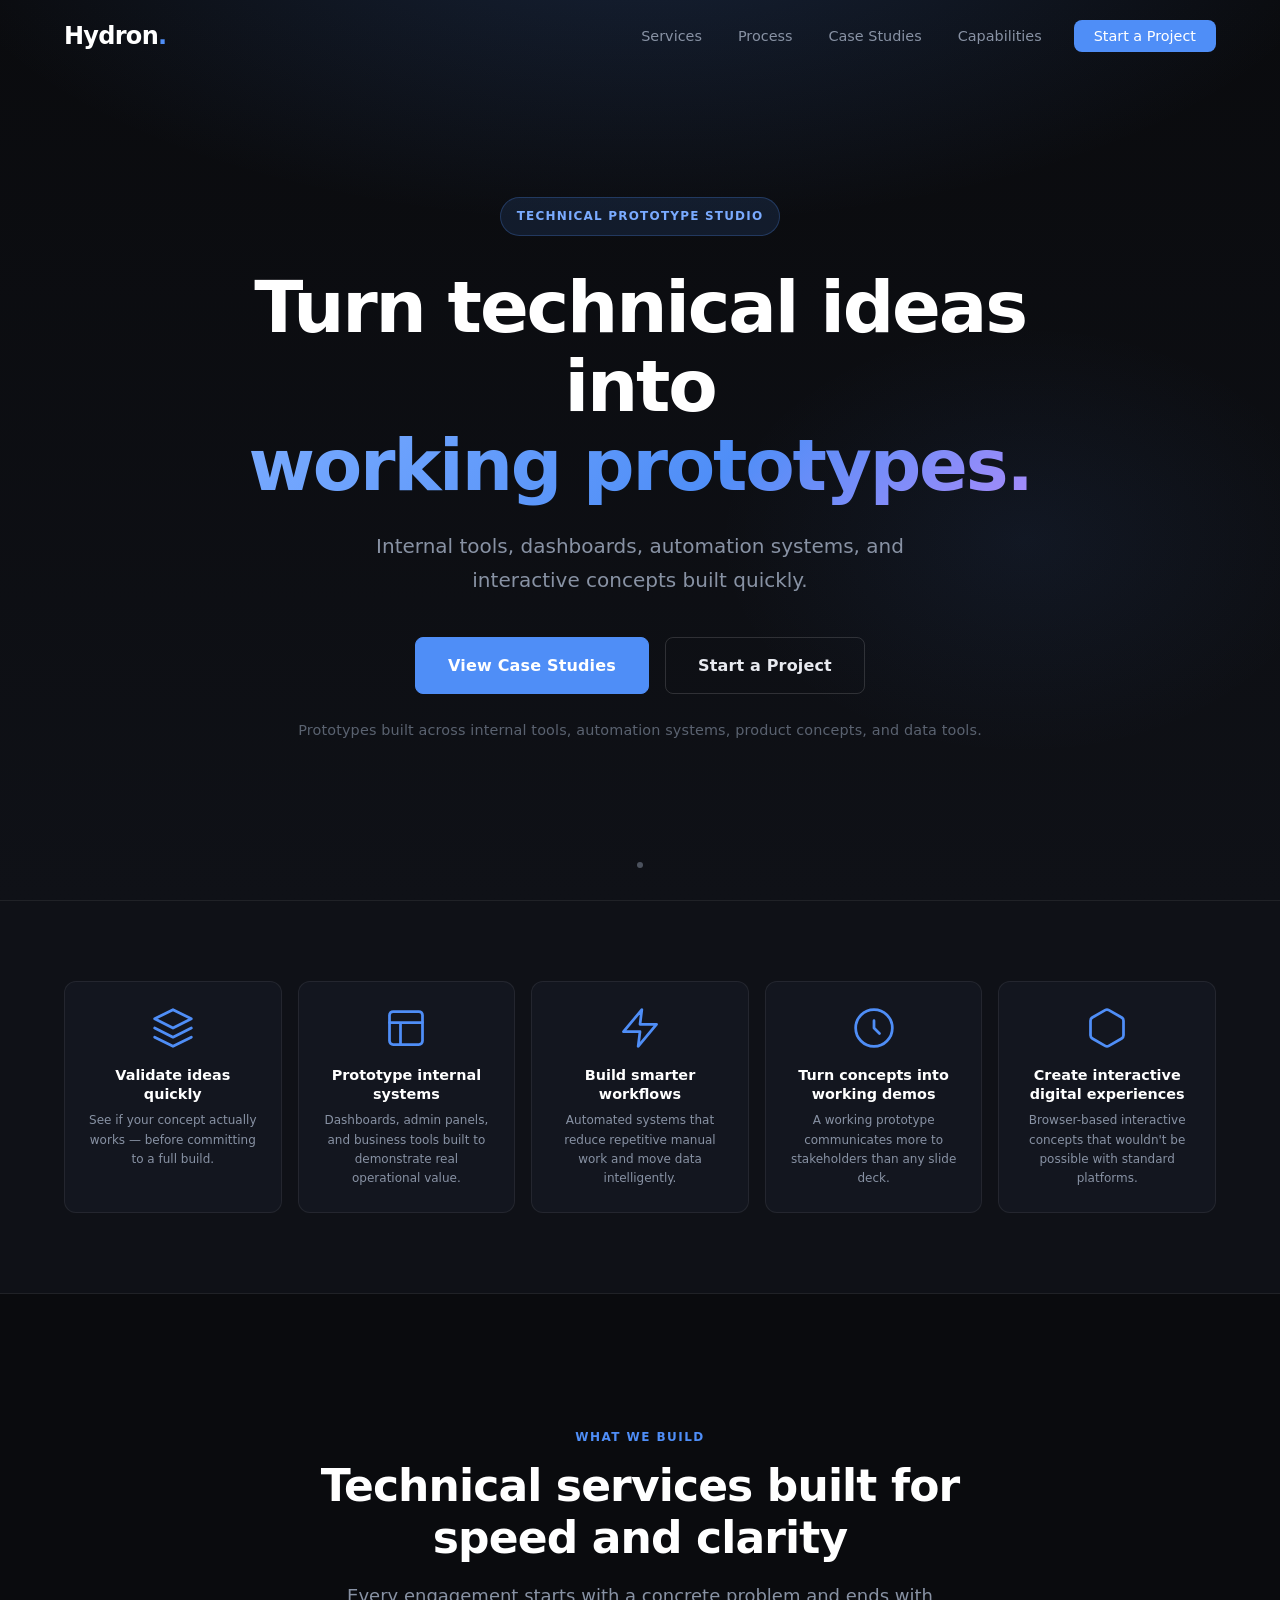
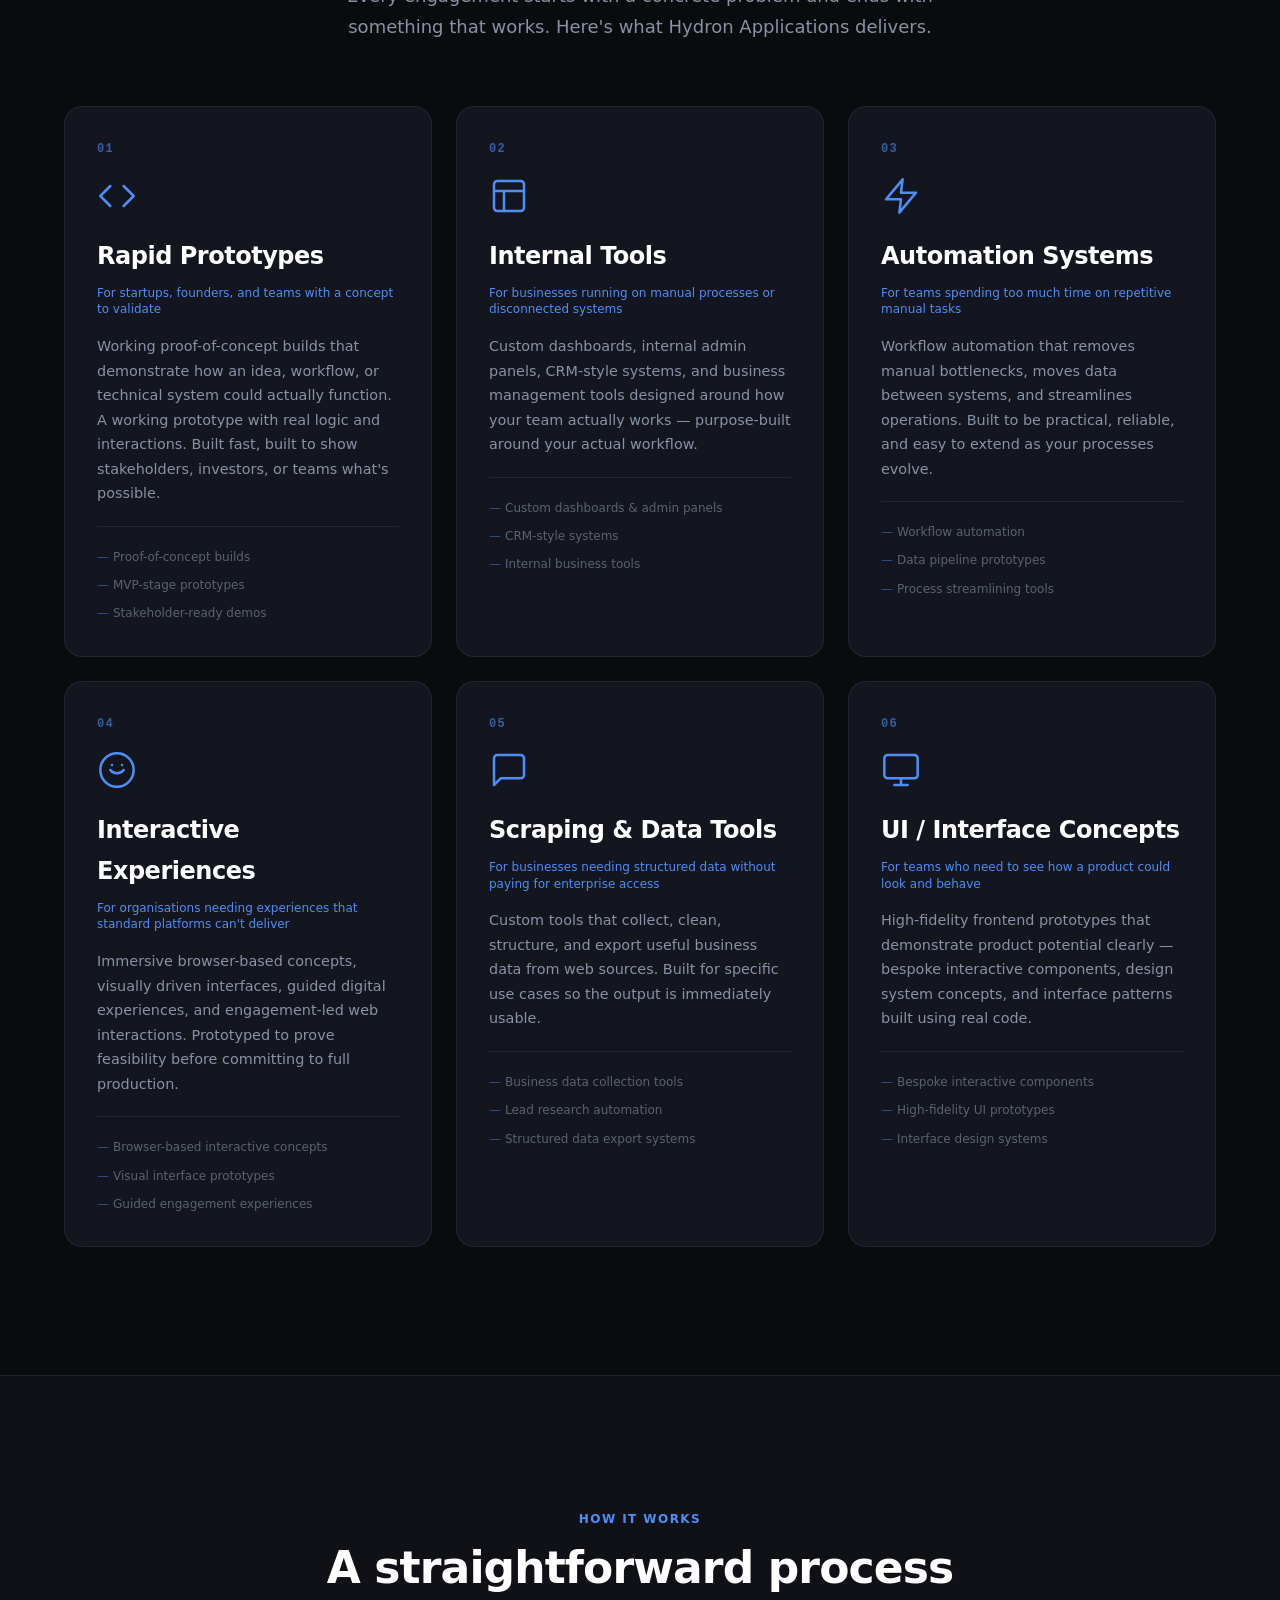
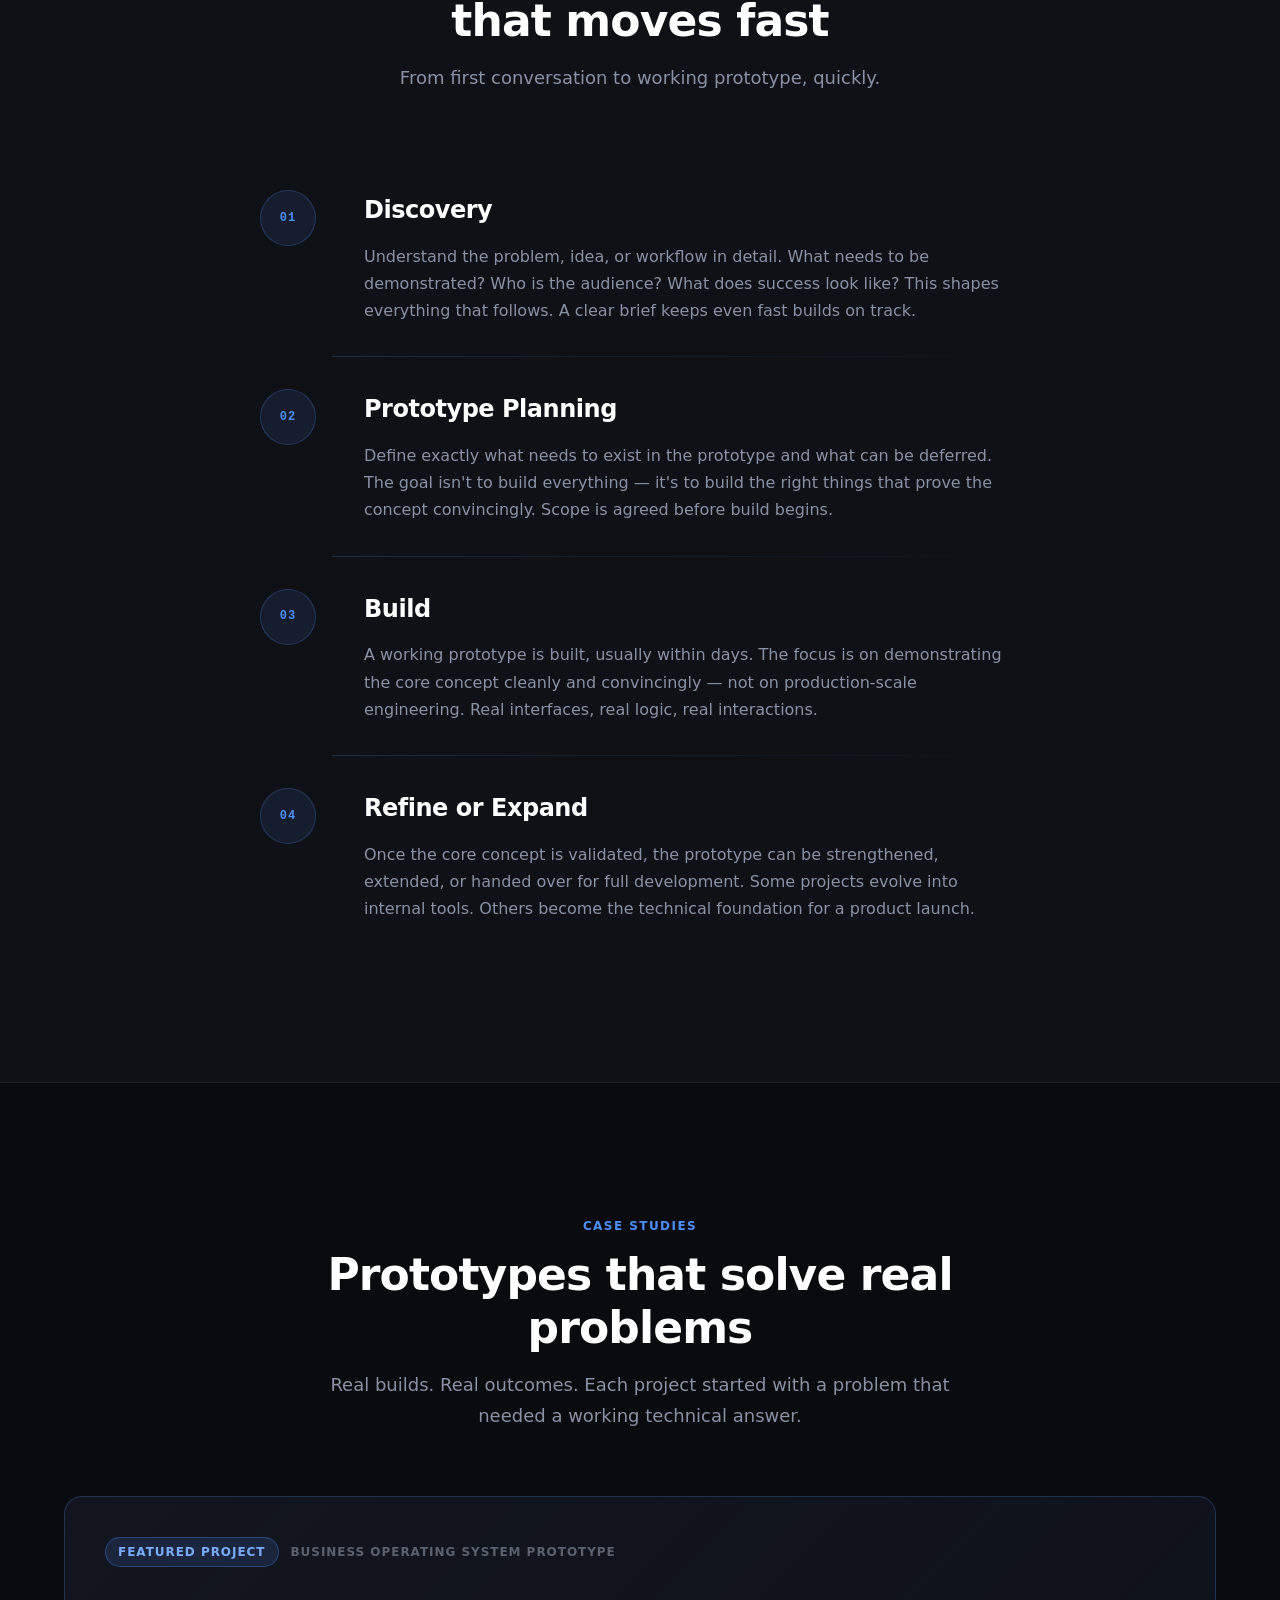
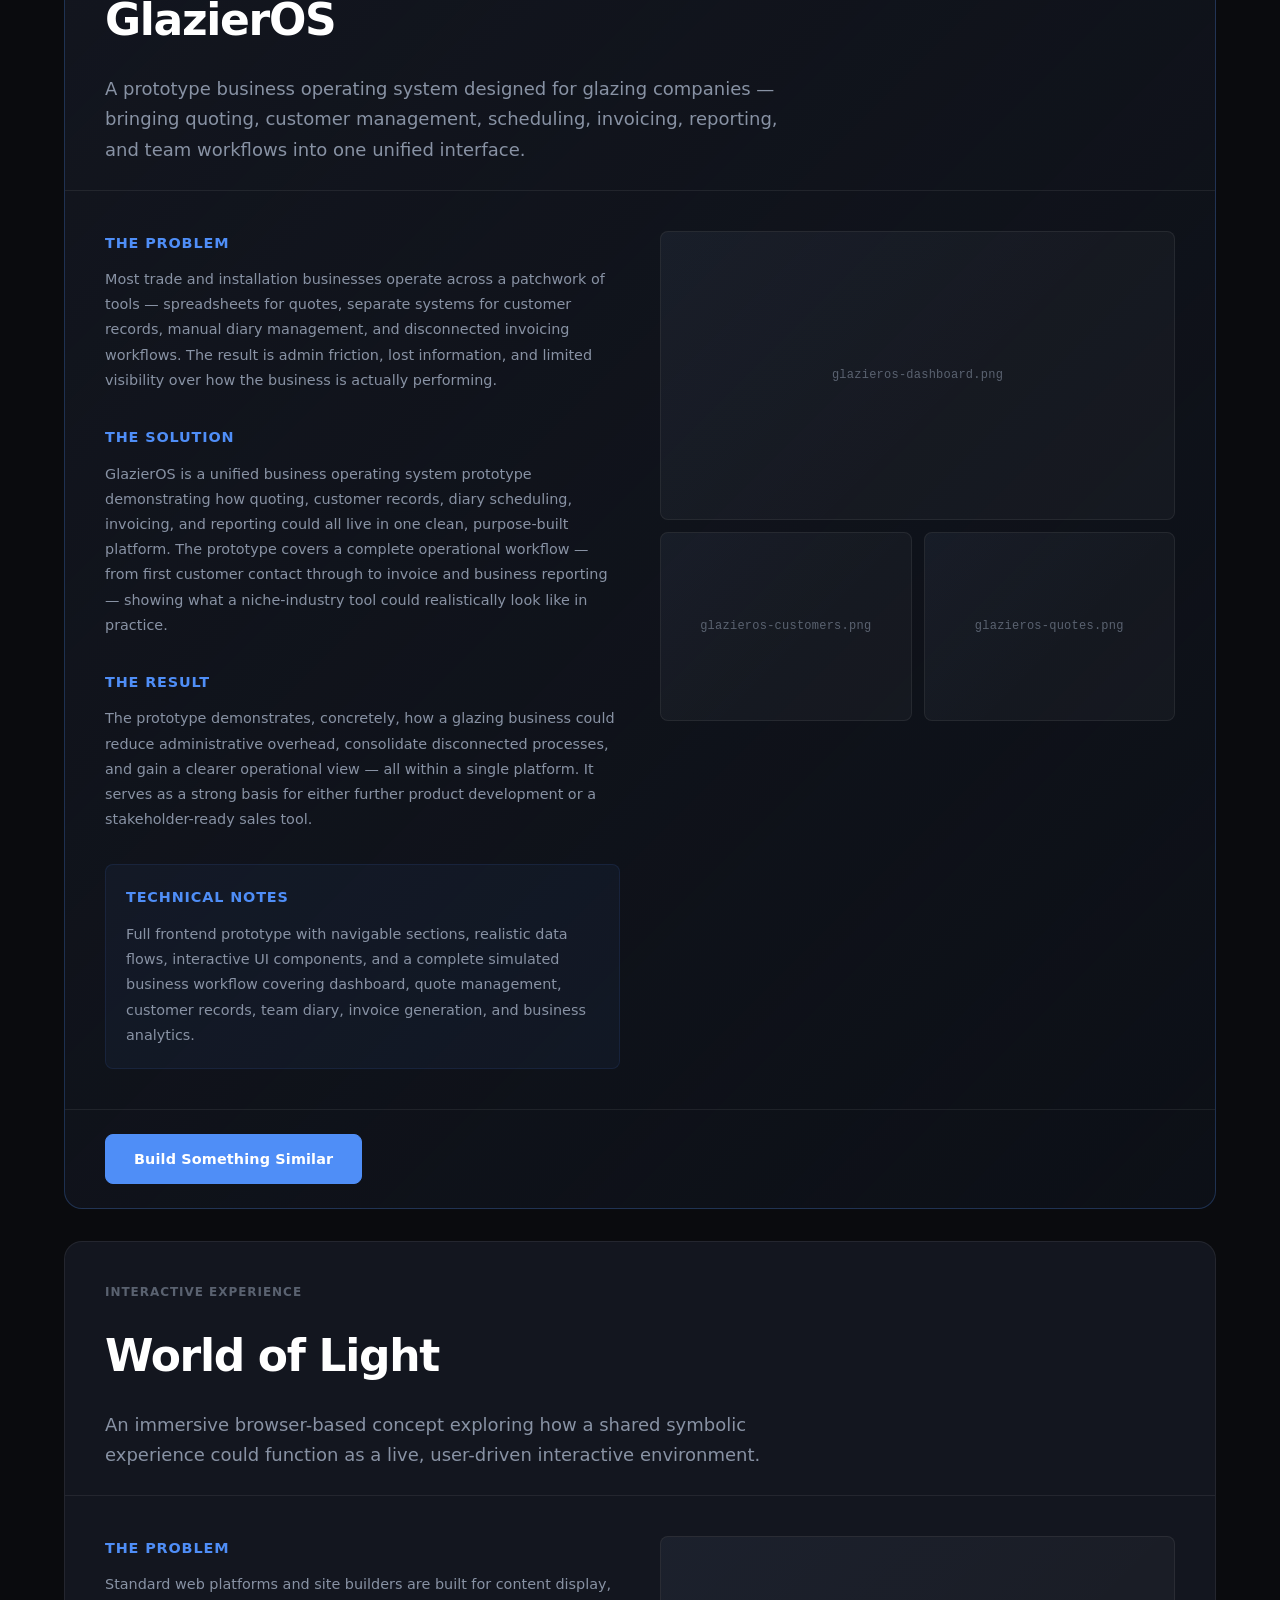
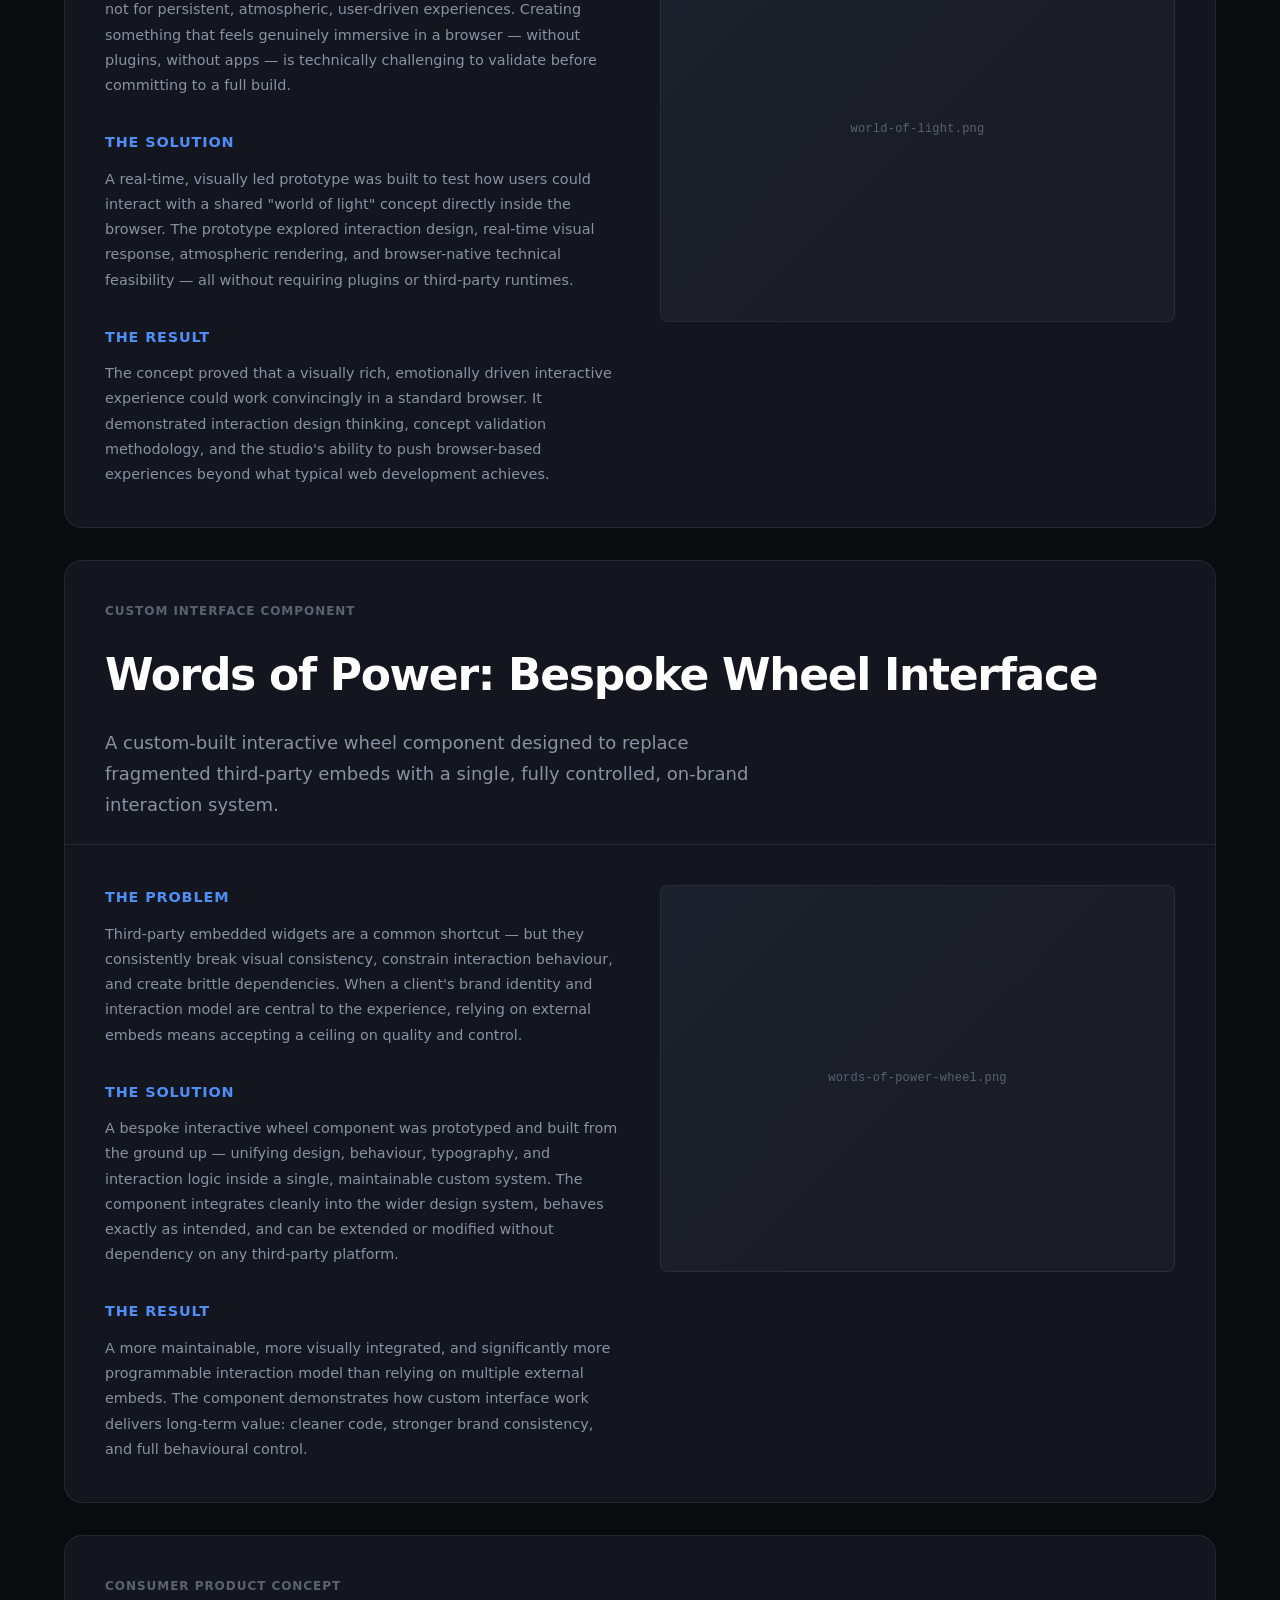
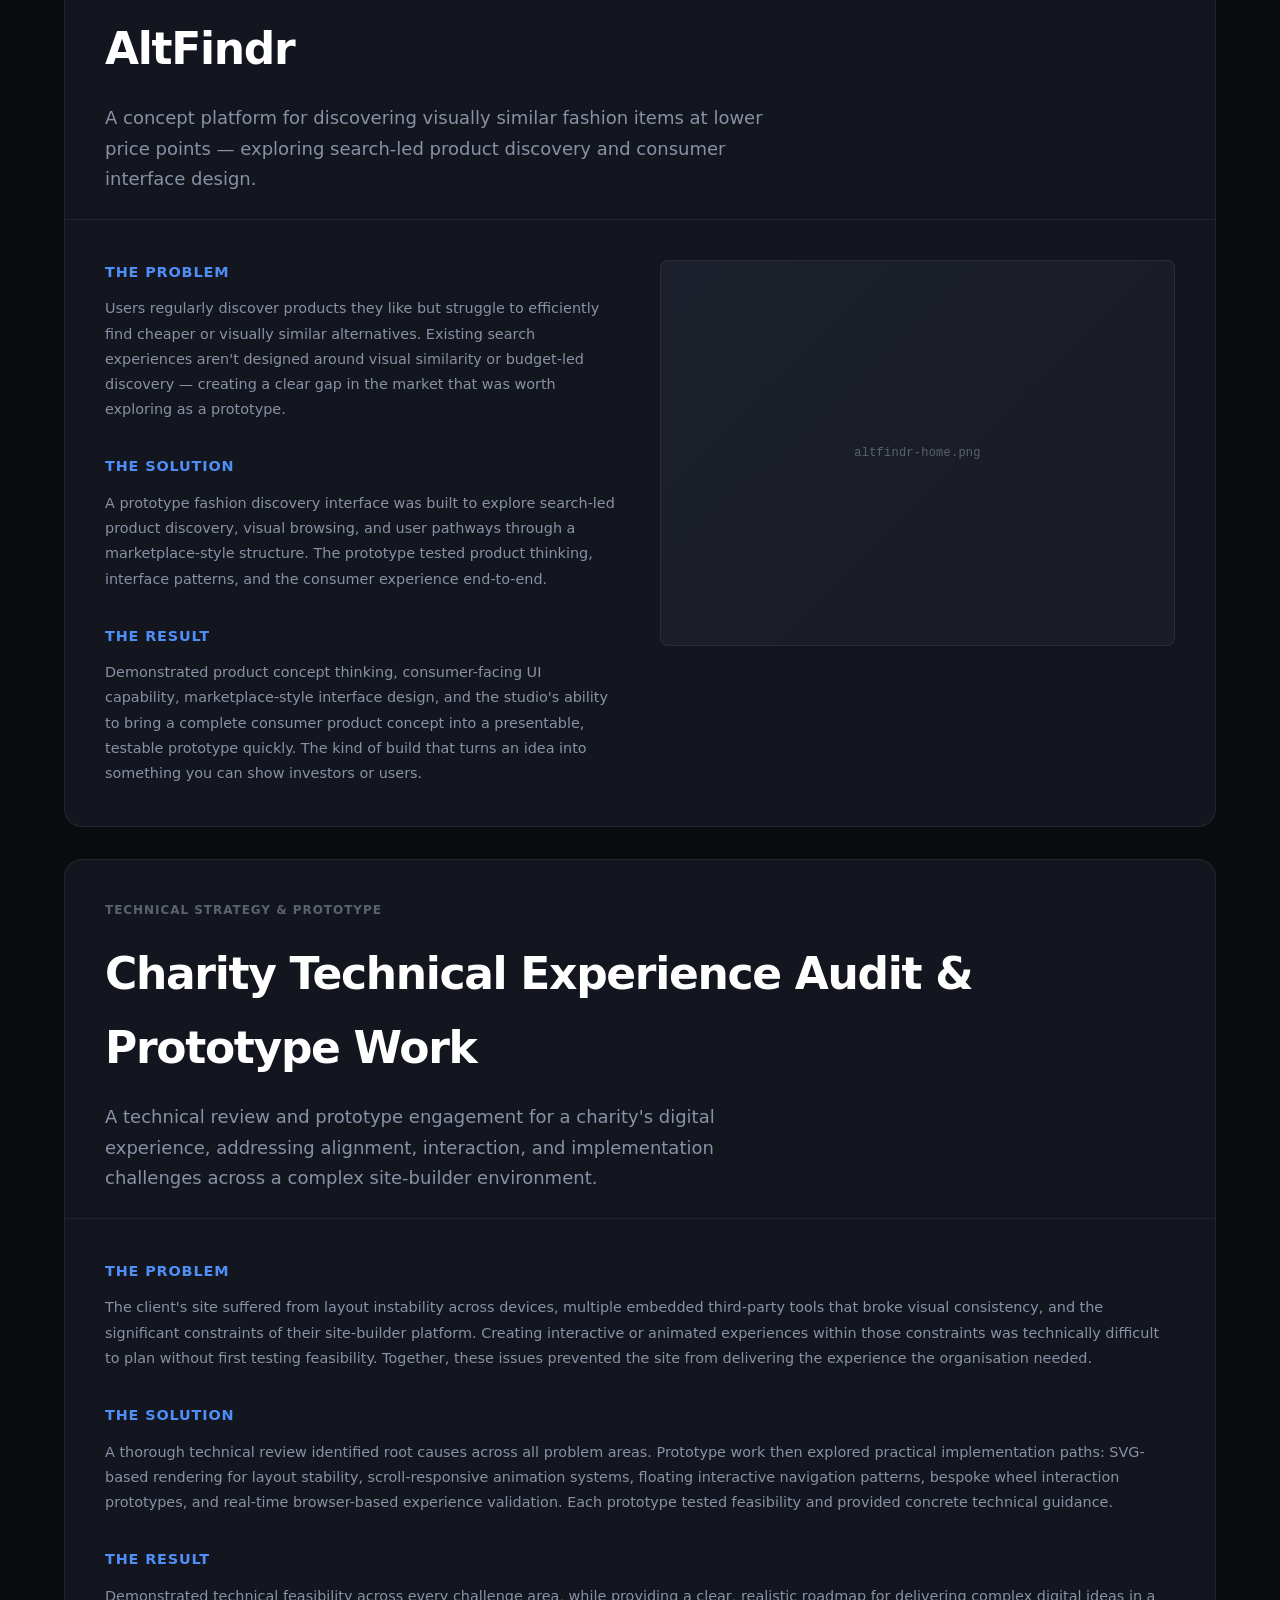
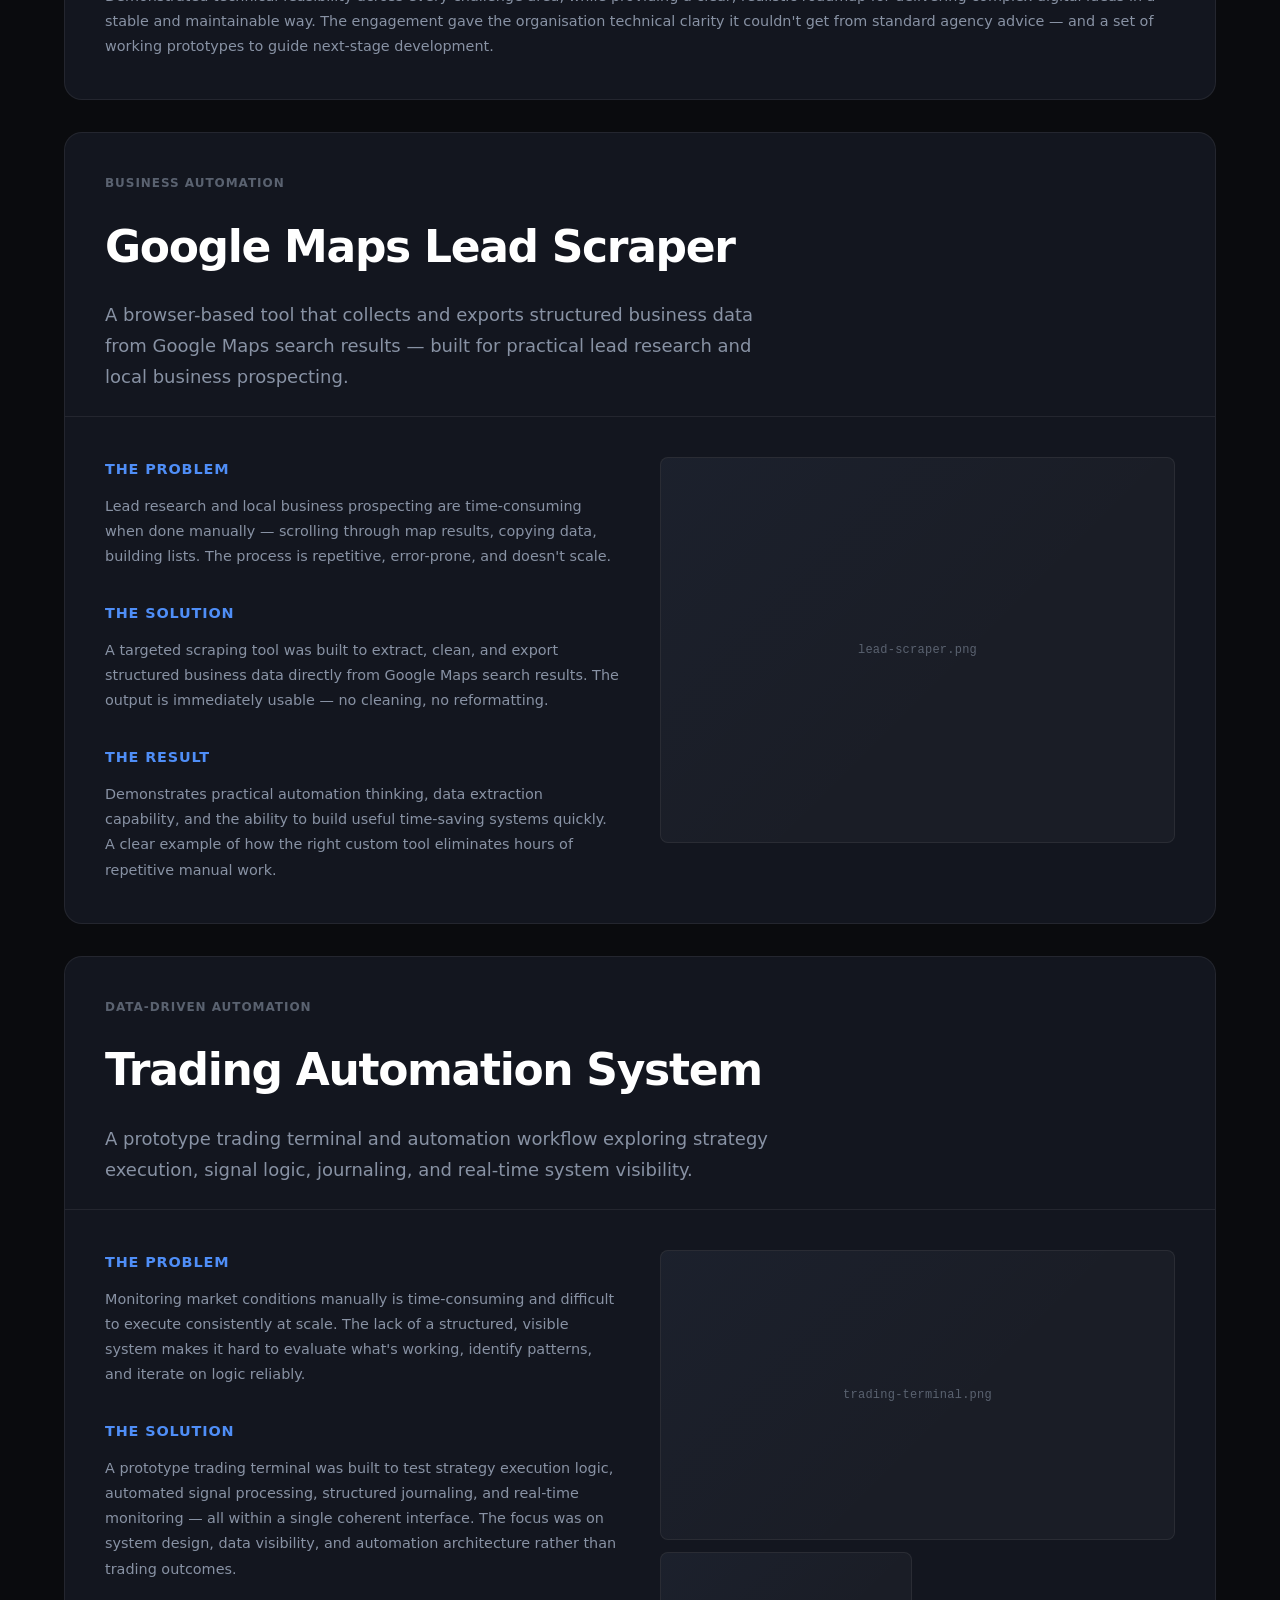
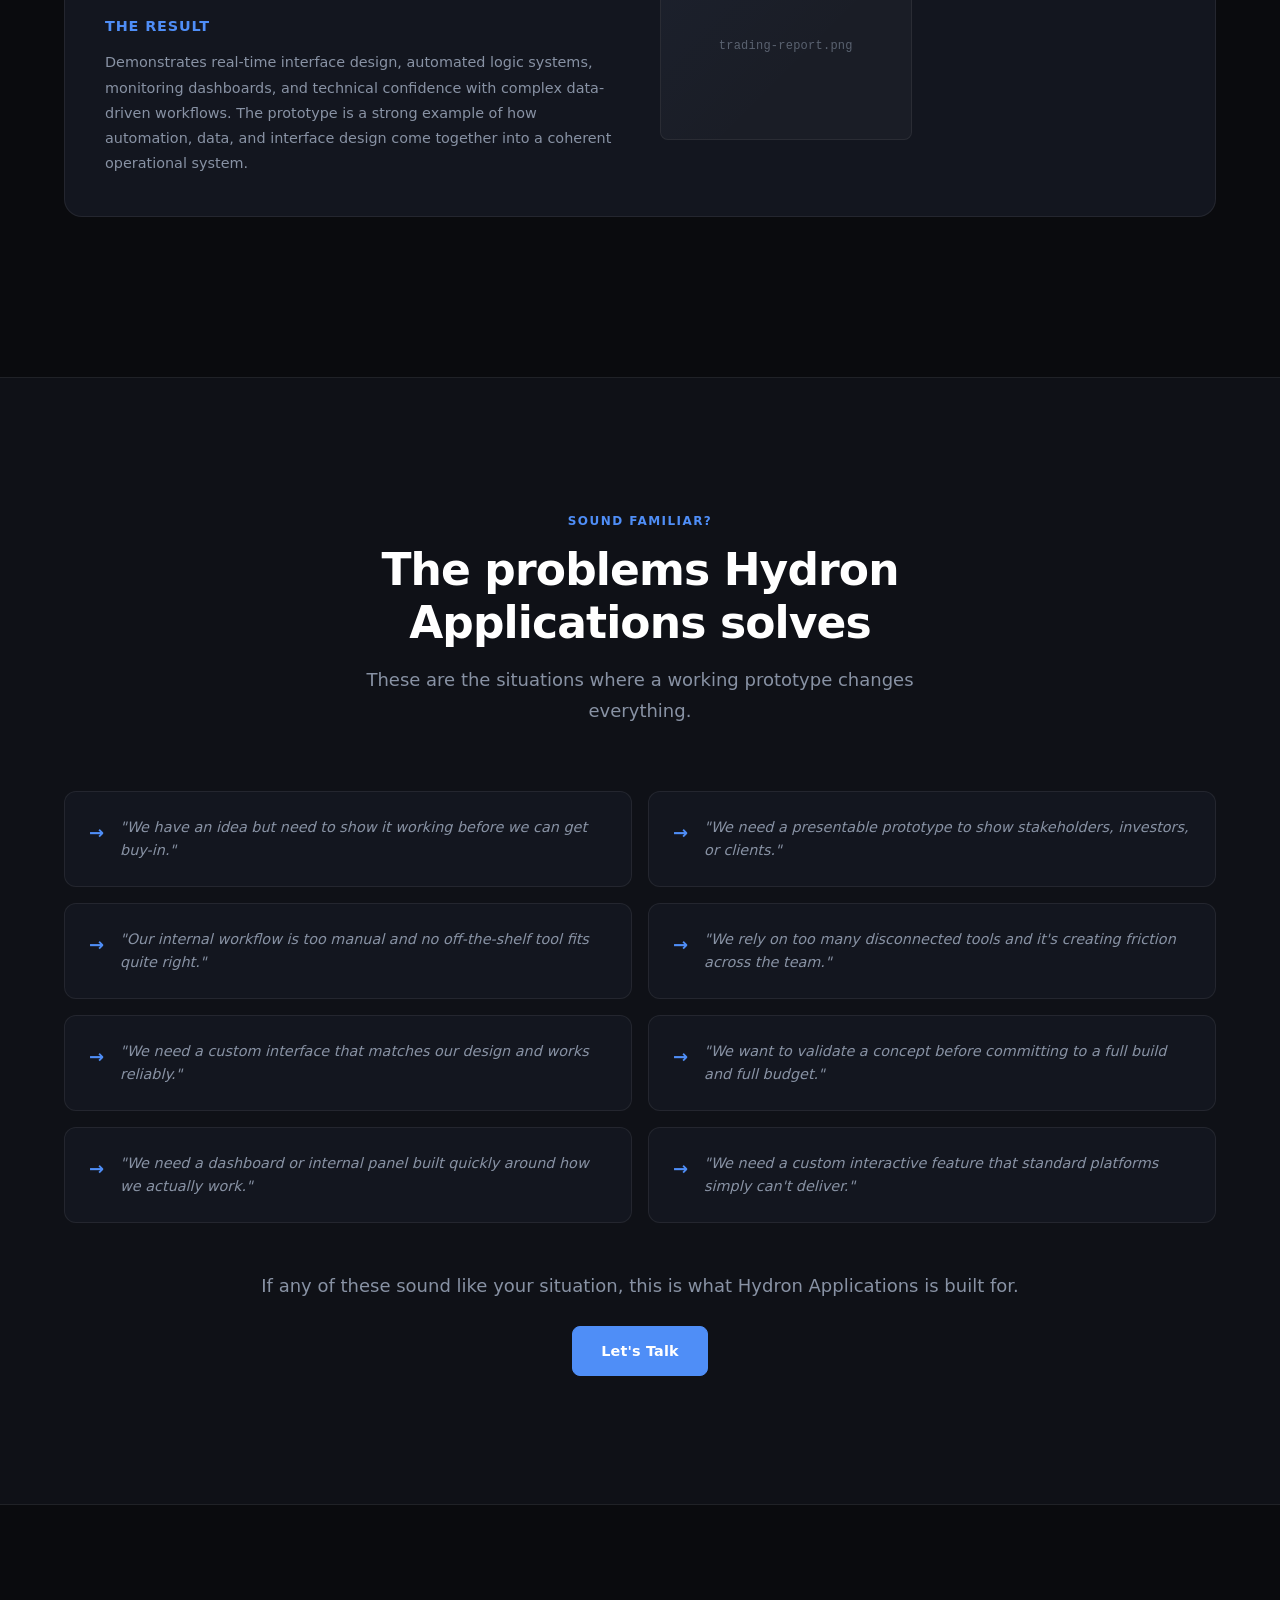
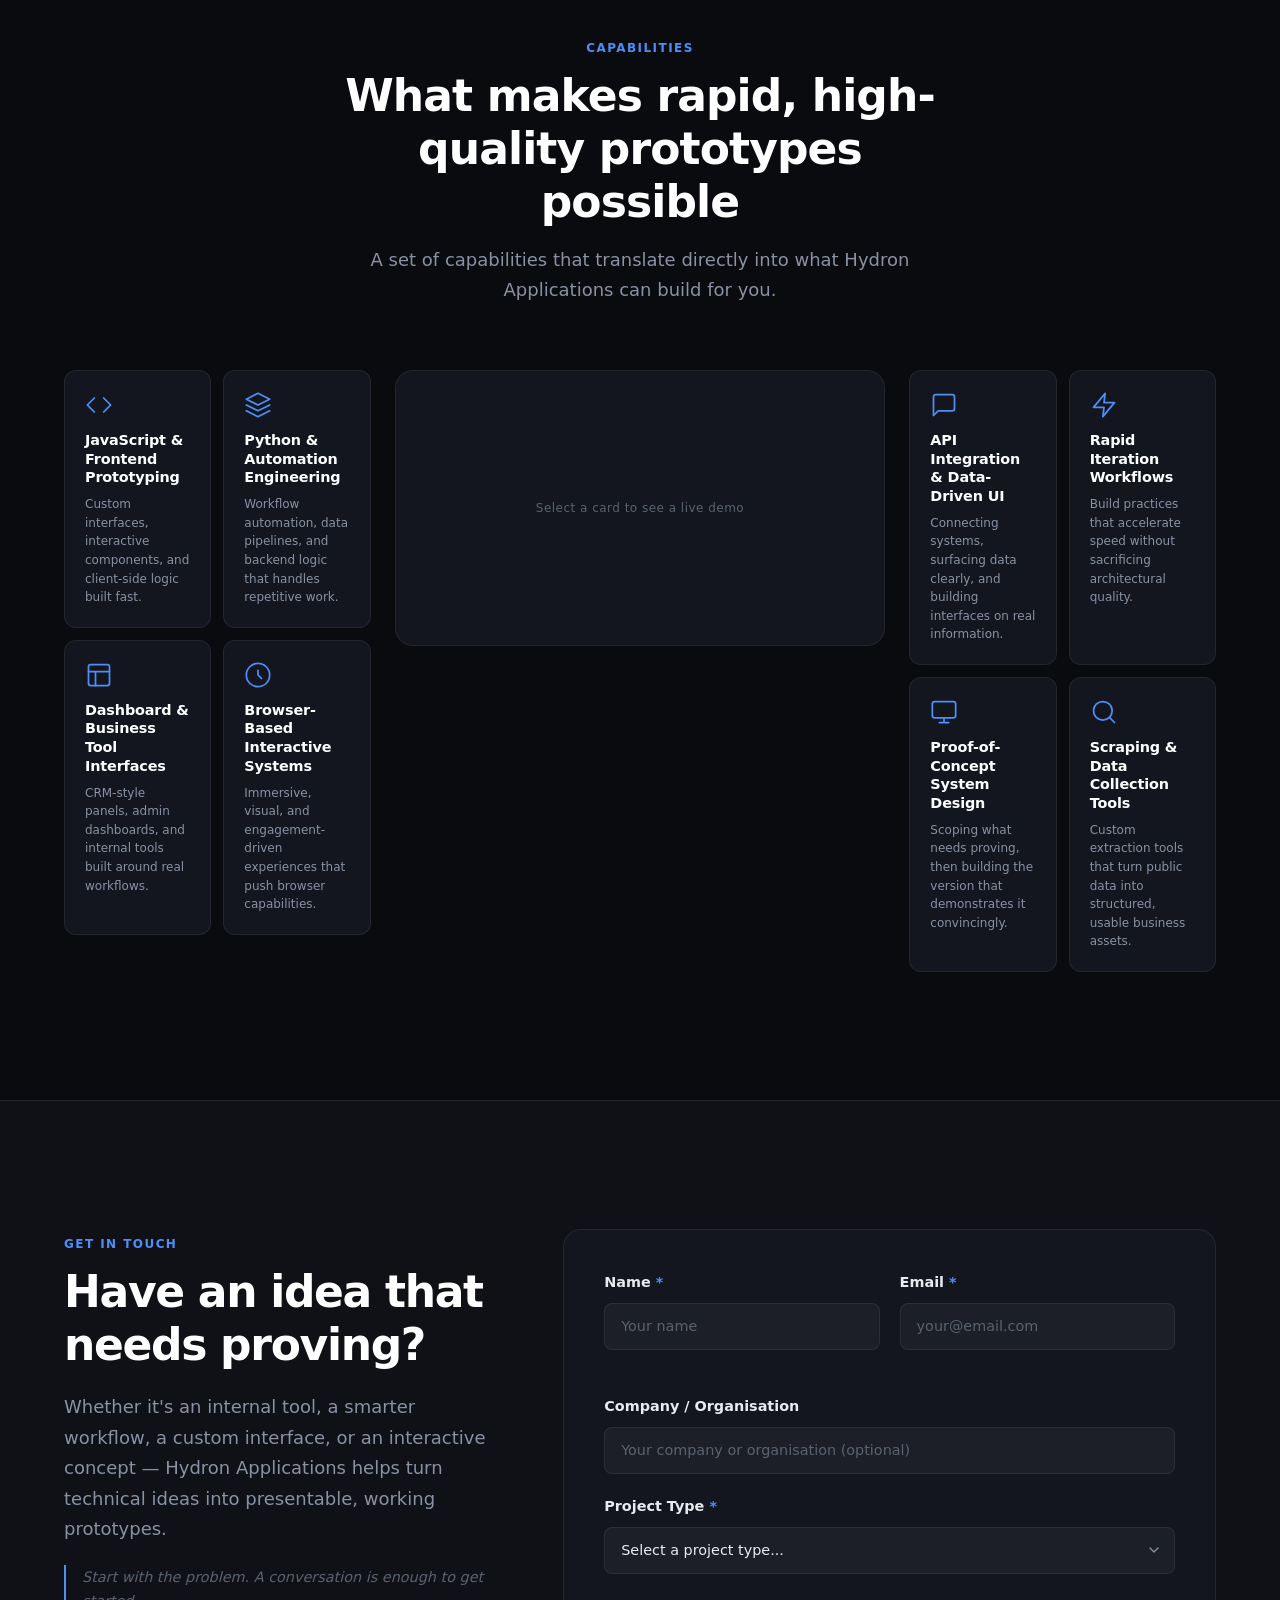
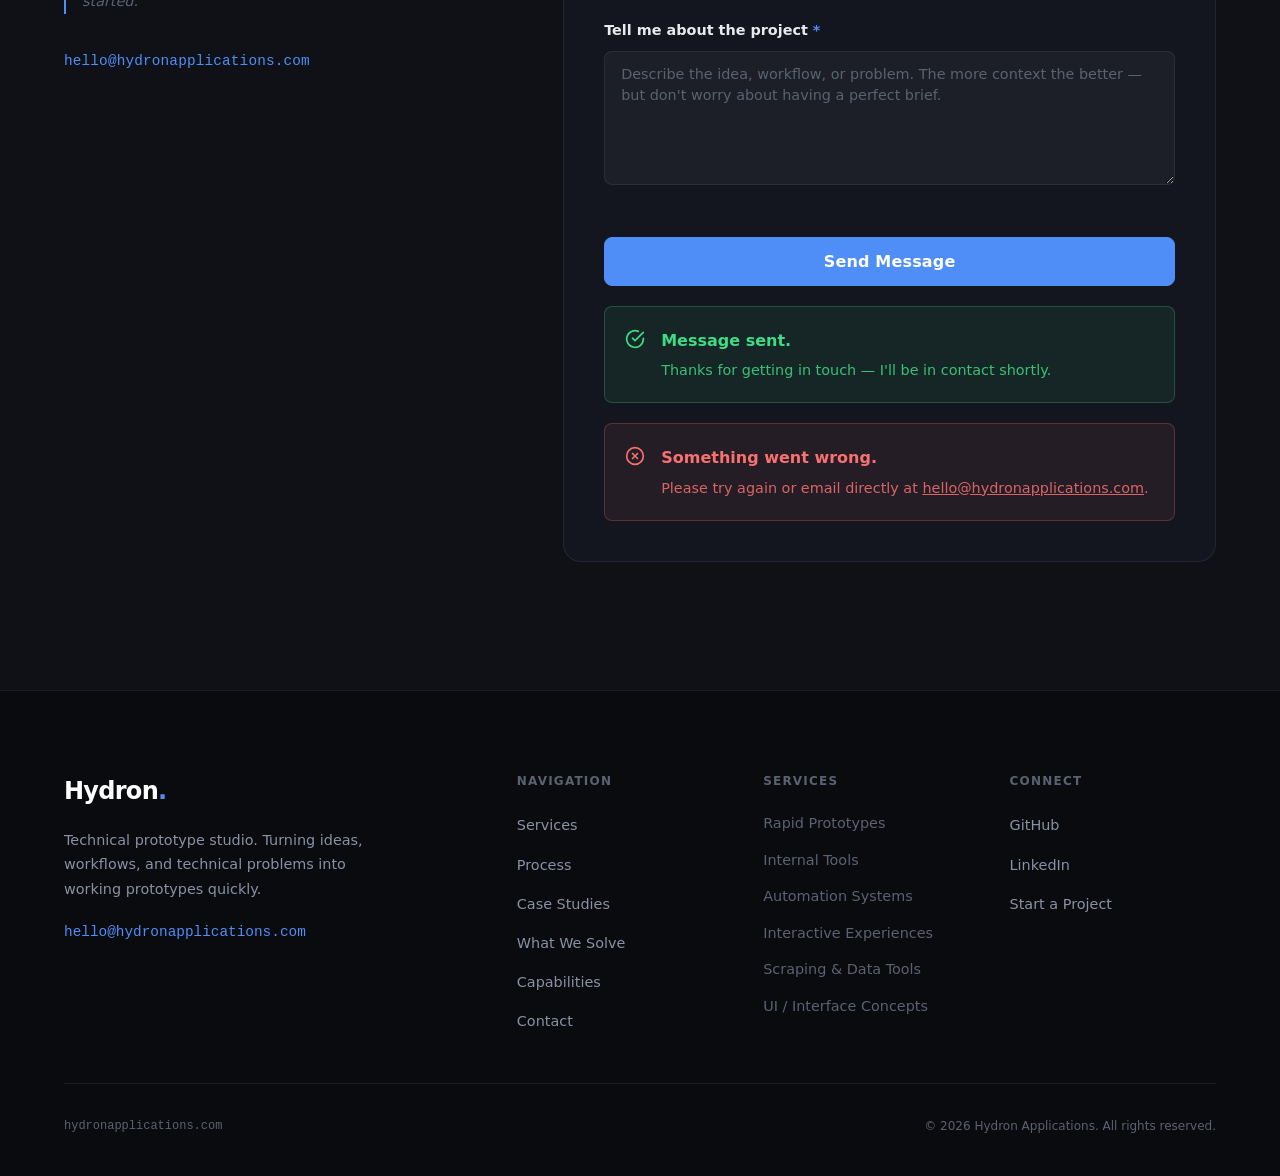
==== commit 924ea12b: "Comprehensive website revision: remove em dashes, canvas animations, capabilities showcase - Fix all" ====
--- a/index.html
+++ b/index.html
@@ -5,7 +5,7 @@
   <meta name="viewport" content="width=device-width, initial-scale=1.0" />
 
   <!-- Primary SEO -->
-  <title>Hydron Applications — Rapid Prototype &amp; Technical Studio</title>
+  <title>Hydron Applications: Rapid Prototype &amp; Technical Studio</title>
   <meta name="description" content="Hydron Applications is a technical prototype studio that turns ideas, workflows, and complex problems into working software in days. Rapid prototypes, internal tools, automation systems, and interactive web experiences." />
   <meta name="keywords" content="rapid software prototypes, custom internal tools, automation prototype studio, proof of concept development, bespoke dashboard prototypes, interactive web prototypes, prototype developer for agencies, custom scraping tools, UI prototype development, business automation systems" />
   <link rel="canonical" href="https://hydronapplications.com/" />
@@ -13,7 +13,7 @@
   <!-- Open Graph -->
   <meta property="og:type" content="website" />
   <meta property="og:url" content="https://hydronapplications.com/" />
-  <meta property="og:title" content="Hydron Applications — Rapid Prototype &amp; Technical Studio" />
+  <meta property="og:title" content="Hydron Applications: Rapid Prototype &amp; Technical Studio" />
   <meta property="og:description" content="Turn ideas, workflows, and technical problems into working prototypes in days, not weeks. Hydron Applications is a specialist prototype and systems studio." />
   <meta property="og:image" content="https://hydronapplications.com/assets/images/og-image.png" />
   <meta property="og:site_name" content="Hydron Applications" />
@@ -21,7 +21,7 @@
   <!-- Twitter Card -->
   <meta name="twitter:card" content="summary_large_image" />
   <meta name="twitter:url" content="https://hydronapplications.com/" />
-  <meta name="twitter:title" content="Hydron Applications — Rapid Prototype &amp; Technical Studio" />
+  <meta name="twitter:title" content="Hydron Applications: Rapid Prototype &amp; Technical Studio" />
   <meta name="twitter:description" content="Turn ideas, workflows, and technical problems into working prototypes in days, not weeks." />
   <meta name="twitter:image" content="https://hydronapplications.com/assets/images/og-image.png" />
 
@@ -84,18 +84,16 @@
         <div class="hero-badge reveal-up">Technical Prototype Studio</div>
         <h1 class="hero-headline reveal-up">
           Turn technical ideas into<br />
-          <span class="headline-accent">working prototypes</span><br />
-          — in days, not weeks
+          <span class="headline-accent">working prototypes.</span>
         </h1>
         <p class="hero-subheading reveal-up">
-          Hydron Applications builds rapid software prototypes, internal business tools,
-          automation systems, proof-of-concept dashboards, and interactive web experiences
-          — turning ideas and workflows into tangible, presentable technical systems.
+          Internal tools, dashboards, automation systems, and interactive concepts built quickly.
         </p>
         <div class="hero-cta-group reveal-up">
           <a href="#case-studies" class="btn btn-primary">View Case Studies</a>
           <a href="#contact" class="btn btn-secondary">Start a Project</a>
         </div>
+        <p class="hero-credibility reveal-up">Prototypes built across internal tools, automation systems, product concepts, and data tools.</p>
       </div>
       <div class="hero-scroll-indicator" aria-hidden="true">
         <span class="scroll-dot"></span>
@@ -178,7 +176,7 @@
             <p class="service-who">For startups, founders, and teams with a concept to validate</p>
             <p>
               Working proof-of-concept builds that demonstrate how an idea, workflow, or technical
-              system could actually function. Not a mockup — something that runs. Built fast, built
+              system could actually function. A working prototype with real logic and interactions. Built fast, built
               to show stakeholders, investors, or teams what's possible.
             </p>
             <ul class="service-outcomes">
@@ -197,8 +195,7 @@
             <p class="service-who">For businesses running on manual processes or disconnected systems</p>
             <p>
               Custom dashboards, internal admin panels, CRM-style systems, and business management
-              tools designed around how your team actually works — not how an off-the-shelf product
-              assumes you do.
+              tools designed around how your team actually works — purpose-built around your actual workflow.
             </p>
             <ul class="service-outcomes">
               <li>Custom dashboards &amp; admin panels</li>
@@ -254,7 +251,7 @@
             <p class="service-who">For businesses needing structured data without paying for enterprise access</p>
             <p>
               Custom tools that collect, clean, structure, and export useful business data from
-              web sources. Built for specific use cases — not generic scrapers — so the output
+              web sources. Built for specific use cases so the output
               is immediately usable.
             </p>
             <ul class="service-outcomes">
@@ -274,7 +271,7 @@
             <p>
               High-fidelity frontend prototypes that demonstrate product potential clearly —
               bespoke interactive components, design system concepts, and interface patterns
-              built with real code, not just static designs.
+              built using real code.
             </p>
             <ul class="service-outcomes">
               <li>Bespoke interactive components</li>
@@ -291,12 +288,13 @@
          PROCESS SECTION
     ============================================================ -->
     <section id="process" class="process-section">
+      <!-- Canvas for node graph animation — animated by script.js -->
+      <canvas class="process-canvas" id="process-canvas" aria-hidden="true"></canvas>
       <div class="container">
         <div class="section-header reveal-up">
           <span class="section-label">How It Works</span>
           <h2>A straightforward process that moves fast</h2>
           <p class="section-intro">
-            No lengthy discovery sprints, no six-week scoping exercises.
             From first conversation to working prototype, quickly.
           </p>
         </div>
@@ -309,8 +307,8 @@
               <h3>Discovery</h3>
               <p>
                 Understand the problem, idea, or workflow in detail. What needs to be demonstrated?
-                Who is the audience? What does success look like? This shapes everything that follows
-                — without a clear brief, even fast builds go in the wrong direction.
+                Who is the audience? What does success look like? This shapes everything that follows.
+                A clear brief keeps even fast builds on track.
               </p>
             </div>
           </div>
@@ -514,7 +512,7 @@
             <div class="cs-meta">
               <span class="cs-category">Custom Interface Component</span>
             </div>
-            <h3 class="cs-title">Words of Power — Bespoke Wheel Interface</h3>
+            <h3 class="cs-title">Words of Power: Bespoke Wheel Interface</h3>
             <p class="cs-intro">
               A custom-built interactive wheel component designed to replace fragmented
               third-party embeds with a single, fully controlled, on-brand interaction system.
@@ -638,12 +636,7 @@
               <div class="cs-block">
                 <h4>The Problem</h4>
                 <p>
-                  The client faced a range of interconnected technical challenges: alignment
-                  instability across devices, fragmented embedded interactions that broke visual
-                  consistency, limited platform behaviour controls, animation limitations, and
-                  the broader challenge of delivering immersive browser experiences within the
-                  constraints of a standard site-builder. Each issue individually was manageable —
-                  together, they formed a genuine barrier to realising the organisation's digital vision.
+                  The client's site suffered from layout instability across devices, multiple embedded third-party tools that broke visual consistency, and the significant constraints of their site-builder platform. Creating interactive or animated experiences within those constraints was technically difficult to plan without first testing feasibility. Together, these issues prevented the site from delivering the experience the organisation needed.
                 </p>
               </div>
               <div class="cs-block">
@@ -817,7 +810,7 @@
           </div>
           <div class="solve-card reveal-up">
             <div class="solve-icon" aria-hidden="true">→</div>
-            <p>"We need a custom interface — not another third-party embed that breaks our design."</p>
+            <p>"We need a custom interface that matches our design and works reliably."</p>
           </div>
           <div class="solve-card reveal-up">
             <div class="solve-icon" aria-hidden="true">→</div>
@@ -849,94 +842,97 @@
           <span class="section-label">Capabilities</span>
           <h2>What makes rapid, high-quality prototypes possible</h2>
           <p class="section-intro">
-            Not a technology list — a set of capabilities that translate directly into what
+            A set of capabilities that translate directly into what
             Hydron Applications can build for you.
           </p>
         </div>
 
-        <div class="capabilities-grid">
-
-          <div class="capability-item reveal-up">
-            <div class="cap-icon" aria-hidden="true">
-              <svg viewBox="0 0 24 24" fill="none" stroke="currentColor" stroke-width="1.5" stroke-linecap="round" stroke-linejoin="round"><polyline points="16 18 22 12 16 6"/><polyline points="8 6 2 12 8 18"/></svg>
-            </div>
-            <div class="cap-text">
+        <div class="capabilities-showcase" id="capabilities-showcase">
+
+          <!-- Left column group: capabilities 1-4 -->
+          <div class="cap-cards-group cap-cards-left">
+
+            <div class="cap-card reveal-up" data-cap="0" tabindex="0" role="button" aria-label="JavaScript and Frontend Prototyping">
+              <div class="cap-card-icon" aria-hidden="true">
+                <svg viewBox="0 0 24 24" fill="none" stroke="currentColor" stroke-width="1.5" stroke-linecap="round" stroke-linejoin="round"><polyline points="16 18 22 12 16 6"/><polyline points="8 6 2 12 8 18"/></svg>
+              </div>
               <h4>JavaScript &amp; Frontend Prototyping</h4>
-              <p>Custom interfaces, interactive components, and client-side logic — built fast and built to work.</p>
-            </div>
-          </div>
-
-          <div class="capability-item reveal-up">
-            <div class="cap-icon" aria-hidden="true">
-              <svg viewBox="0 0 24 24" fill="none" stroke="currentColor" stroke-width="1.5" stroke-linecap="round" stroke-linejoin="round"><path d="M12 2L2 7l10 5 10-5-10-5zM2 17l10 5 10-5M2 12l10 5 10-5"/></svg>
-            </div>
-            <div class="cap-text">
+              <p>Custom interfaces, interactive components, and client-side logic built fast.</p>
+            </div>
+
+            <div class="cap-card reveal-up" data-cap="1" tabindex="0" role="button" aria-label="Python and Automation Engineering">
+              <div class="cap-card-icon" aria-hidden="true">
+                <svg viewBox="0 0 24 24" fill="none" stroke="currentColor" stroke-width="1.5" stroke-linecap="round" stroke-linejoin="round"><path d="M12 2L2 7l10 5 10-5-10-5zM2 17l10 5 10-5M2 12l10 5 10-5"/></svg>
+              </div>
               <h4>Python &amp; Automation Engineering</h4>
-              <p>Workflow automation, data pipelines, scraping tools, and backend logic that handles the repetitive work.</p>
-            </div>
-          </div>
-
-          <div class="capability-item reveal-up">
-            <div class="cap-icon" aria-hidden="true">
-              <svg viewBox="0 0 24 24" fill="none" stroke="currentColor" stroke-width="1.5" stroke-linecap="round" stroke-linejoin="round"><rect x="3" y="3" width="18" height="18" rx="2"/><path d="M3 9h18M9 21V9"/></svg>
-            </div>
-            <div class="cap-text">
+              <p>Workflow automation, data pipelines, and backend logic that handles repetitive work.</p>
+            </div>
+
+            <div class="cap-card reveal-up" data-cap="2" tabindex="0" role="button" aria-label="Dashboard and Business Tool Interfaces">
+              <div class="cap-card-icon" aria-hidden="true">
+                <svg viewBox="0 0 24 24" fill="none" stroke="currentColor" stroke-width="1.5" stroke-linecap="round" stroke-linejoin="round"><rect x="3" y="3" width="18" height="18" rx="2"/><path d="M3 9h18M9 21V9"/></svg>
+              </div>
               <h4>Dashboard &amp; Business Tool Interfaces</h4>
-              <p>CRM-style panels, admin dashboards, and internal tools that reflect real business workflows.</p>
-            </div>
-          </div>
-
-          <div class="capability-item reveal-up">
-            <div class="cap-icon" aria-hidden="true">
-              <svg viewBox="0 0 24 24" fill="none" stroke="currentColor" stroke-width="1.5" stroke-linecap="round" stroke-linejoin="round"><circle cx="12" cy="12" r="10"/><path d="M12 8v4l3 3"/></svg>
-            </div>
-            <div class="cap-text">
+              <p>CRM-style panels, admin dashboards, and internal tools built around real workflows.</p>
+            </div>
+
+            <div class="cap-card reveal-up" data-cap="3" tabindex="0" role="button" aria-label="Browser-Based Interactive Systems">
+              <div class="cap-card-icon" aria-hidden="true">
+                <svg viewBox="0 0 24 24" fill="none" stroke="currentColor" stroke-width="1.5" stroke-linecap="round" stroke-linejoin="round"><circle cx="12" cy="12" r="10"/><path d="M12 8v4l3 3"/></svg>
+              </div>
               <h4>Browser-Based Interactive Systems</h4>
-              <p>Immersive, visual, and engagement-driven experiences that push what a browser can deliver.</p>
-            </div>
-          </div>
-
-          <div class="capability-item reveal-up">
-            <div class="cap-icon" aria-hidden="true">
-              <svg viewBox="0 0 24 24" fill="none" stroke="currentColor" stroke-width="1.5" stroke-linecap="round" stroke-linejoin="round"><path d="M21 15a2 2 0 01-2 2H7l-4 4V5a2 2 0 012-2h14a2 2 0 012 2z"/></svg>
-            </div>
-            <div class="cap-text">
+              <p>Immersive, visual, and engagement-driven experiences that push browser capabilities.</p>
+            </div>
+
+          </div>
+
+          <!-- Centre: 16:9 live preview panel -->
+          <div class="cap-preview-panel">
+            <canvas id="cap-preview-canvas" aria-hidden="true"></canvas>
+            <p class="cap-preview-hint" id="cap-preview-hint" aria-live="polite">Select a card to see a live demo</p>
+          </div>
+
+          <!-- Right column group: capabilities 5-8 -->
+          <div class="cap-cards-group cap-cards-right">
+
+            <div class="cap-card reveal-up" data-cap="4" tabindex="0" role="button" aria-label="API Integration and Data-Driven UI">
+              <div class="cap-card-icon" aria-hidden="true">
+                <svg viewBox="0 0 24 24" fill="none" stroke="currentColor" stroke-width="1.5" stroke-linecap="round" stroke-linejoin="round"><path d="M21 15a2 2 0 01-2 2H7l-4 4V5a2 2 0 012-2h14a2 2 0 012 2z"/></svg>
+              </div>
               <h4>API Integration &amp; Data-Driven UI</h4>
-              <p>Connecting systems, surfacing data clearly, and building interfaces that respond to real information.</p>
-            </div>
-          </div>
-
-          <div class="capability-item reveal-up">
-            <div class="cap-icon" aria-hidden="true">
-              <svg viewBox="0 0 24 24" fill="none" stroke="currentColor" stroke-width="1.5" stroke-linecap="round" stroke-linejoin="round"><path d="M13 2L3 14h9l-1 8 10-12h-9l1-8z"/></svg>
-            </div>
-            <div class="cap-text">
+              <p>Connecting systems, surfacing data clearly, and building interfaces on real information.</p>
+            </div>
+
+            <div class="cap-card reveal-up" data-cap="5" tabindex="0" role="button" aria-label="Rapid Iteration Workflows">
+              <div class="cap-card-icon" aria-hidden="true">
+                <svg viewBox="0 0 24 24" fill="none" stroke="currentColor" stroke-width="1.5" stroke-linecap="round" stroke-linejoin="round"><path d="M13 2L3 14h9l-1 8 10-12h-9l1-8z"/></svg>
+              </div>
               <h4>Rapid Iteration Workflows</h4>
-              <p>AI-assisted development practices that accelerate build speed without sacrificing architectural quality.</p>
-            </div>
-          </div>
-
-          <div class="capability-item reveal-up">
-            <div class="cap-icon" aria-hidden="true">
-              <svg viewBox="0 0 24 24" fill="none" stroke="currentColor" stroke-width="1.5" stroke-linecap="round" stroke-linejoin="round"><rect x="2" y="3" width="20" height="14" rx="2"/><path d="M8 21h8M12 17v4"/></svg>
-            </div>
-            <div class="cap-text">
+              <p>Build practices that accelerate speed without sacrificing architectural quality.</p>
+            </div>
+
+            <div class="cap-card reveal-up" data-cap="6" tabindex="0" role="button" aria-label="Proof-of-Concept System Design">
+              <div class="cap-card-icon" aria-hidden="true">
+                <svg viewBox="0 0 24 24" fill="none" stroke="currentColor" stroke-width="1.5" stroke-linecap="round" stroke-linejoin="round"><rect x="2" y="3" width="20" height="14" rx="2"/><path d="M8 21h8M12 17v4"/></svg>
+              </div>
               <h4>Proof-of-Concept System Design</h4>
-              <p>Thinking through what a system needs to demonstrate, then building the version that proves it convincingly.</p>
-            </div>
-          </div>
-
-          <div class="capability-item reveal-up">
-            <div class="cap-icon" aria-hidden="true">
-              <svg viewBox="0 0 24 24" fill="none" stroke="currentColor" stroke-width="1.5" stroke-linecap="round" stroke-linejoin="round"><circle cx="11" cy="11" r="8"/><path d="M21 21l-4.35-4.35"/></svg>
-            </div>
-            <div class="cap-text">
+              <p>Scoping what needs proving, then building the version that demonstrates it convincingly.</p>
+            </div>
+
+            <div class="cap-card reveal-up" data-cap="7" tabindex="0" role="button" aria-label="Scraping and Data Collection Tools">
+              <div class="cap-card-icon" aria-hidden="true">
+                <svg viewBox="0 0 24 24" fill="none" stroke="currentColor" stroke-width="1.5" stroke-linecap="round" stroke-linejoin="round"><circle cx="11" cy="11" r="8"/><path d="M21 21l-4.35-4.35"/></svg>
+              </div>
               <h4>Scraping &amp; Data Collection Tools</h4>
-              <p>Custom extraction tools that turn messy public data into structured, immediately usable business assets.</p>
-            </div>
-          </div>
-
-        </div>
+              <p>Custom extraction tools that turn public data into structured, usable business assets.</p>
+            </div>
+
+          </div>
+
+        </div>
+
+        <!-- Mobile fallback: tap-to-preview message shown only on touch devices -->
+        <p class="cap-mobile-hint" aria-hidden="true">Tap a card to see a demo</p>
       </div>
     </section>
 
@@ -956,8 +952,7 @@
               presentable, working prototypes.
             </p>
             <p class="contact-reassurance">
-              No overcomplicated process. No need for a perfect spec.<br />
-              Start with the problem, not the paperwork.
+              Start with the problem. A conversation is enough to get started.
             </p>
             <div class="contact-details">
               <a href="mailto:hello@hydronapplications.com" class="contact-email">
@@ -1092,7 +1087,7 @@
           </a>
           <p class="footer-tagline">
             Technical prototype studio. Turning ideas, workflows, and technical problems
-            into working prototypes — in days, not weeks.
+            into working prototypes quickly.
           </p>
           <p class="footer-contact-email">
             <a href="mailto:hello@hydronapplications.com">hello@hydronapplications.com</a>
--- a/styles.css
+++ b/styles.css
@@ -1654,3 +1654,192 @@
     background: #fff;
   }
 }
+
+/* ----------------------------------------------------------------
+   22. HERO CREDIBILITY LINE
+---------------------------------------------------------------- */
+.hero-credibility {
+  margin-top: var(--space-6);
+  font-size: var(--fs-sm);
+  color: var(--colour-text-subtle);
+  letter-spacing: 0.01em;
+}
+
+/* ----------------------------------------------------------------
+   23. PROCESS SECTION CANVAS
+   Canvas is positioned absolutely behind the process steps.
+---------------------------------------------------------------- */
+.process-section {
+  position: relative;
+  overflow: hidden;
+}
+
+.process-canvas {
+  position: absolute;
+  inset: 0;
+  width: 100%;
+  height: 100%;
+  pointer-events: none;
+  opacity: 0.35;
+  z-index: 0;
+}
+
+/* Ensure process content sits above canvas */
+.process-section .container {
+  position: relative;
+  z-index: 1;
+}
+
+/* ----------------------------------------------------------------
+   24. CAPABILITIES SHOWCASE — 3-panel interactive layout
+---------------------------------------------------------------- */
+
+/* Outer wrapper: left cards | centre preview | right cards */
+.capabilities-showcase {
+  display: grid;
+  grid-template-columns: 1fr 1.6fr 1fr;
+  gap: var(--space-6);
+  align-items: start;
+}
+
+/* Each side is a 2x2 grid of cards */
+.cap-cards-group {
+  display: grid;
+  grid-template-columns: 1fr 1fr;
+  gap: var(--space-3);
+}
+
+/* Individual capability card */
+.cap-card {
+  padding: var(--space-5);
+  border: 1px solid var(--colour-border);
+  border-radius: var(--border-radius);
+  background: var(--colour-bg-card);
+  cursor: pointer;
+  transition: border-color var(--transition-base), background var(--transition-base),
+              transform var(--transition-base), box-shadow var(--transition-base);
+  outline: none;
+}
+
+.cap-card:hover,
+.cap-card:focus-visible,
+.cap-card.is-active {
+  border-color: rgba(79, 142, 247, 0.4);
+  background: var(--colour-bg-card-hover);
+  transform: translateY(-2px);
+  box-shadow: 0 4px 20px rgba(0,0,0,0.3);
+}
+
+.cap-card.is-active {
+  box-shadow: 0 0 0 2px rgba(79, 142, 247, 0.3), 0 4px 20px rgba(0,0,0,0.3);
+}
+
+.cap-card-icon {
+  width: 28px;
+  height: 28px;
+  color: var(--colour-accent);
+  margin-bottom: var(--space-3);
+}
+
+.cap-card-icon svg {
+  width: 100%;
+  height: 100%;
+}
+
+.cap-card h4 {
+  font-size: var(--fs-sm);
+  font-weight: 700;
+  color: var(--colour-white);
+  letter-spacing: -0.01em;
+  margin-bottom: var(--space-2);
+  line-height: 1.3;
+}
+
+.cap-card p {
+  font-size: var(--fs-xs);
+  color: var(--colour-text-muted);
+  line-height: 1.55;
+}
+
+/* Centre preview panel */
+.cap-preview-panel {
+  position: sticky;
+  top: calc(var(--nav-height) + var(--space-6));
+  border-radius: var(--border-radius-lg);
+  border: 1px solid var(--colour-border);
+  background: var(--colour-bg-card);
+  overflow: hidden;
+  aspect-ratio: 16 / 9;
+  display: flex;
+  align-items: center;
+  justify-content: center;
+}
+
+.cap-preview-panel canvas {
+  width: 100%;
+  height: 100%;
+  display: block;
+}
+
+.cap-preview-hint {
+  position: absolute;
+  inset: 0;
+  display: flex;
+  align-items: center;
+  justify-content: center;
+  font-size: var(--fs-xs);
+  color: var(--colour-text-subtle);
+  letter-spacing: 0.04em;
+  pointer-events: none;
+  transition: opacity var(--transition-base);
+}
+
+/* Hide hint once a card is active */
+.capabilities-showcase.has-active .cap-preview-hint {
+  opacity: 0;
+}
+
+/* Mobile hint — only shown below 900px */
+.cap-mobile-hint {
+  display: none;
+  text-align: center;
+  font-size: var(--fs-xs);
+  color: var(--colour-text-subtle);
+  margin-top: var(--space-4);
+}
+
+/* ----------------------------------------------------------------
+   25. RESPONSIVE — CAPABILITIES SHOWCASE
+---------------------------------------------------------------- */
+@media (max-width: 1100px) {
+  .capabilities-showcase {
+    grid-template-columns: 1fr 1.4fr 1fr;
+    gap: var(--space-4);
+  }
+}
+
+@media (max-width: 900px) {
+  /* On tablet / mobile: hide centre panel, stack cards in 2 columns */
+  .capabilities-showcase {
+    grid-template-columns: 1fr 1fr;
+    gap: var(--space-3);
+  }
+
+  .cap-preview-panel {
+    display: none;
+  }
+
+  .cap-cards-group {
+    grid-template-columns: 1fr;
+  }
+
+  .cap-mobile-hint {
+    display: block;
+  }
+}
+
+@media (max-width: 600px) {
+  .capabilities-showcase {
+    grid-template-columns: 1fr;
+  }
+}
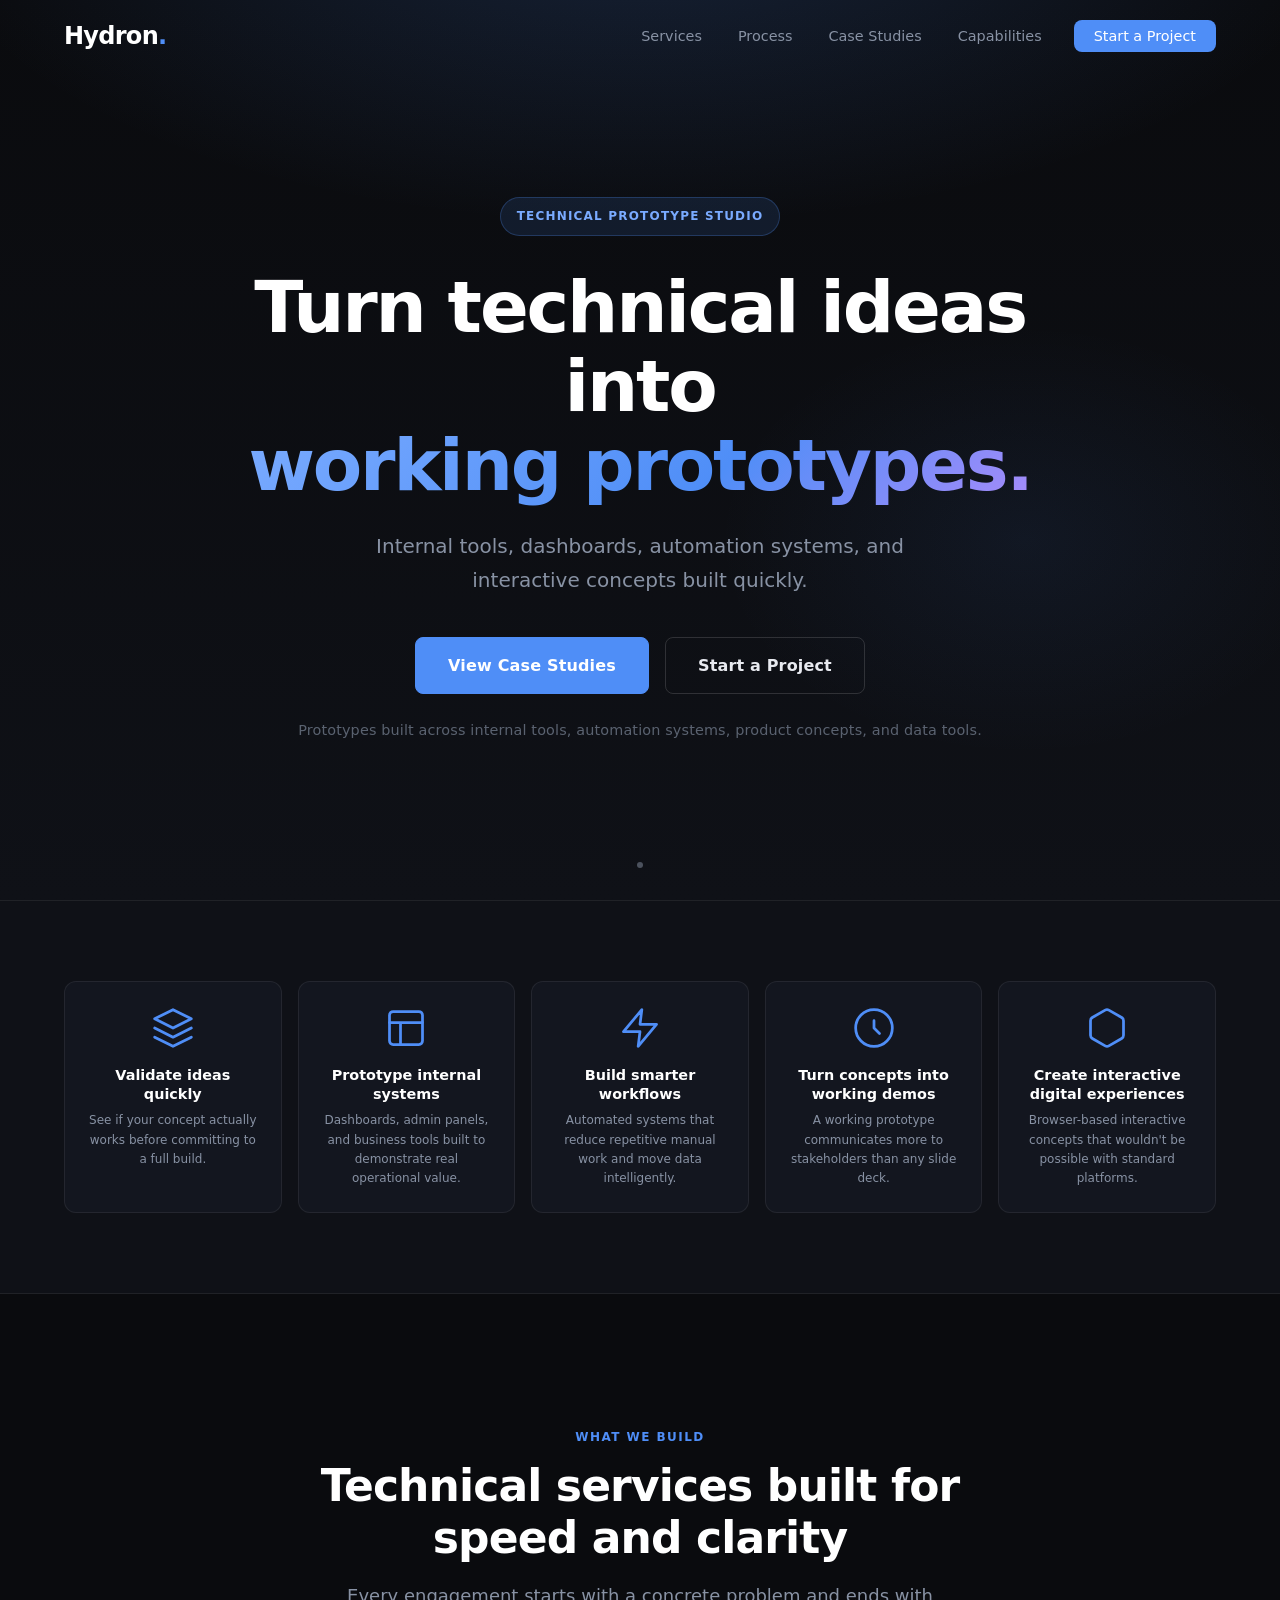
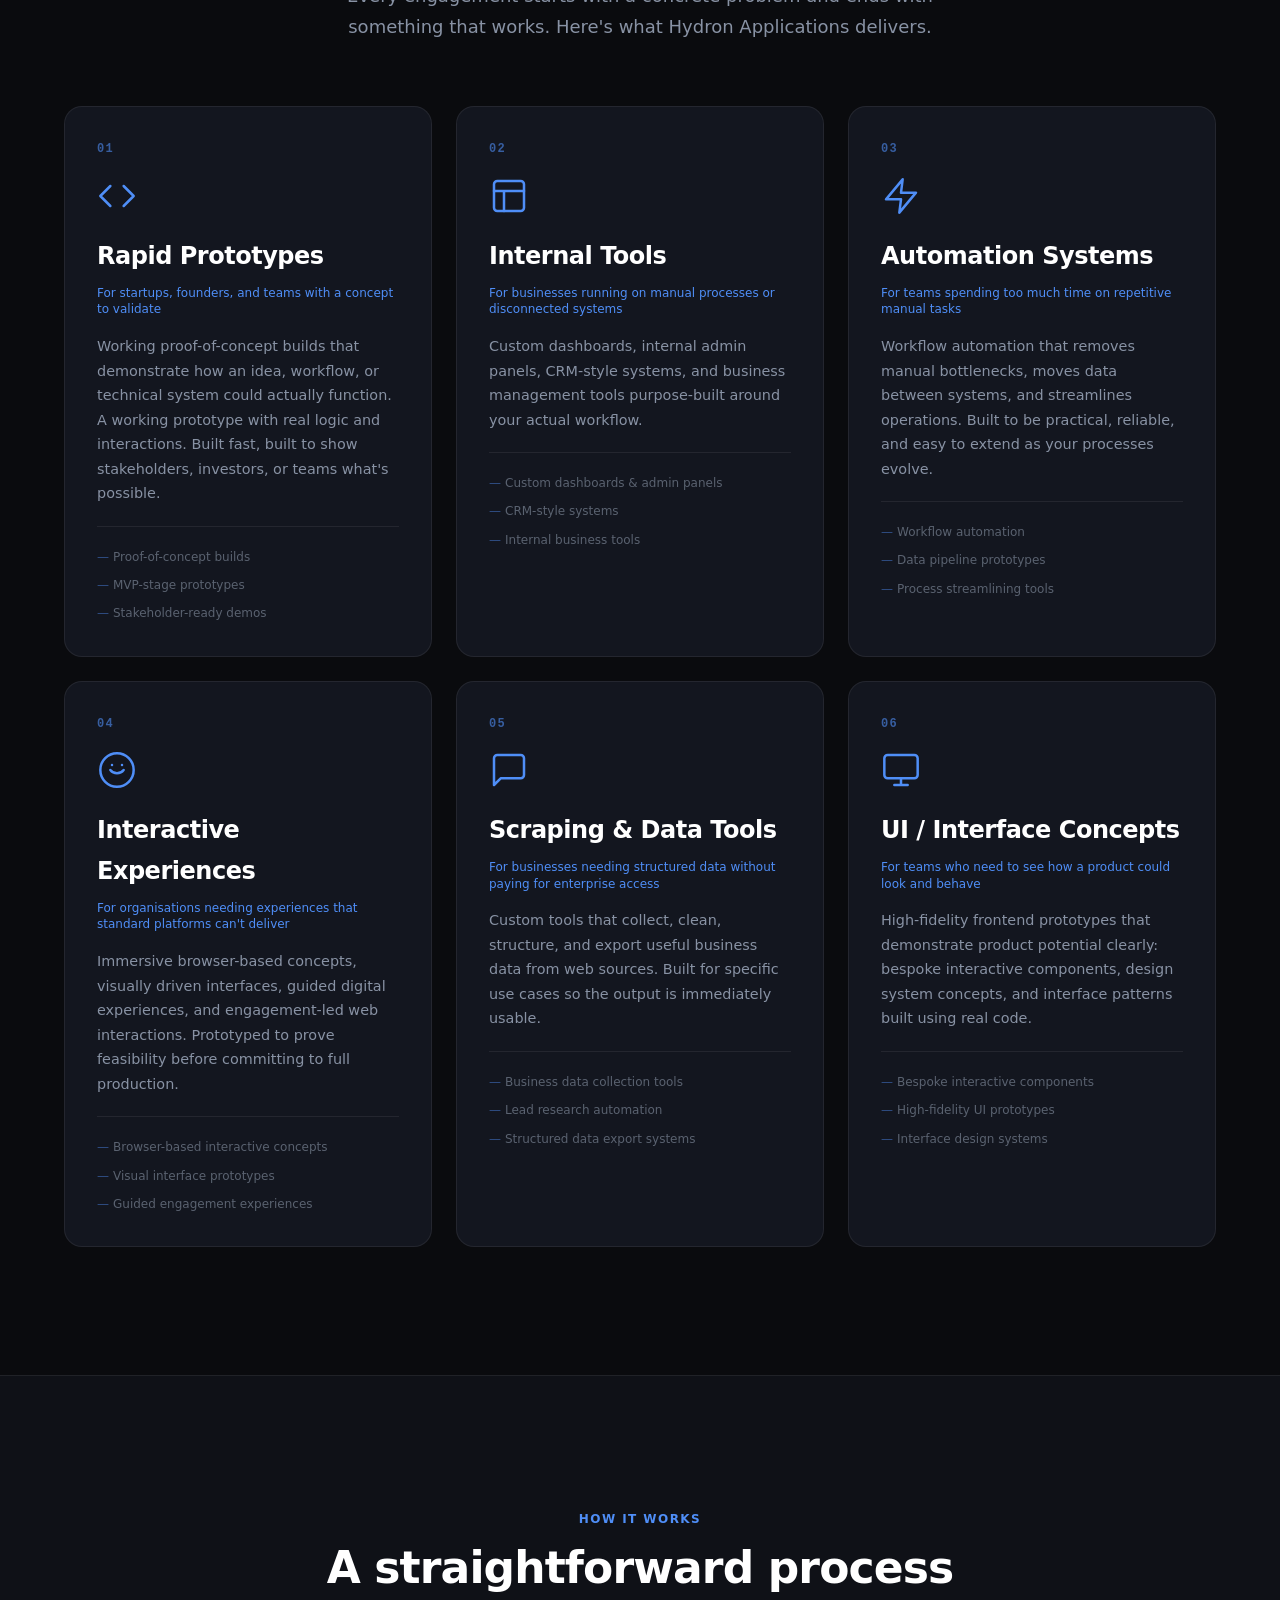
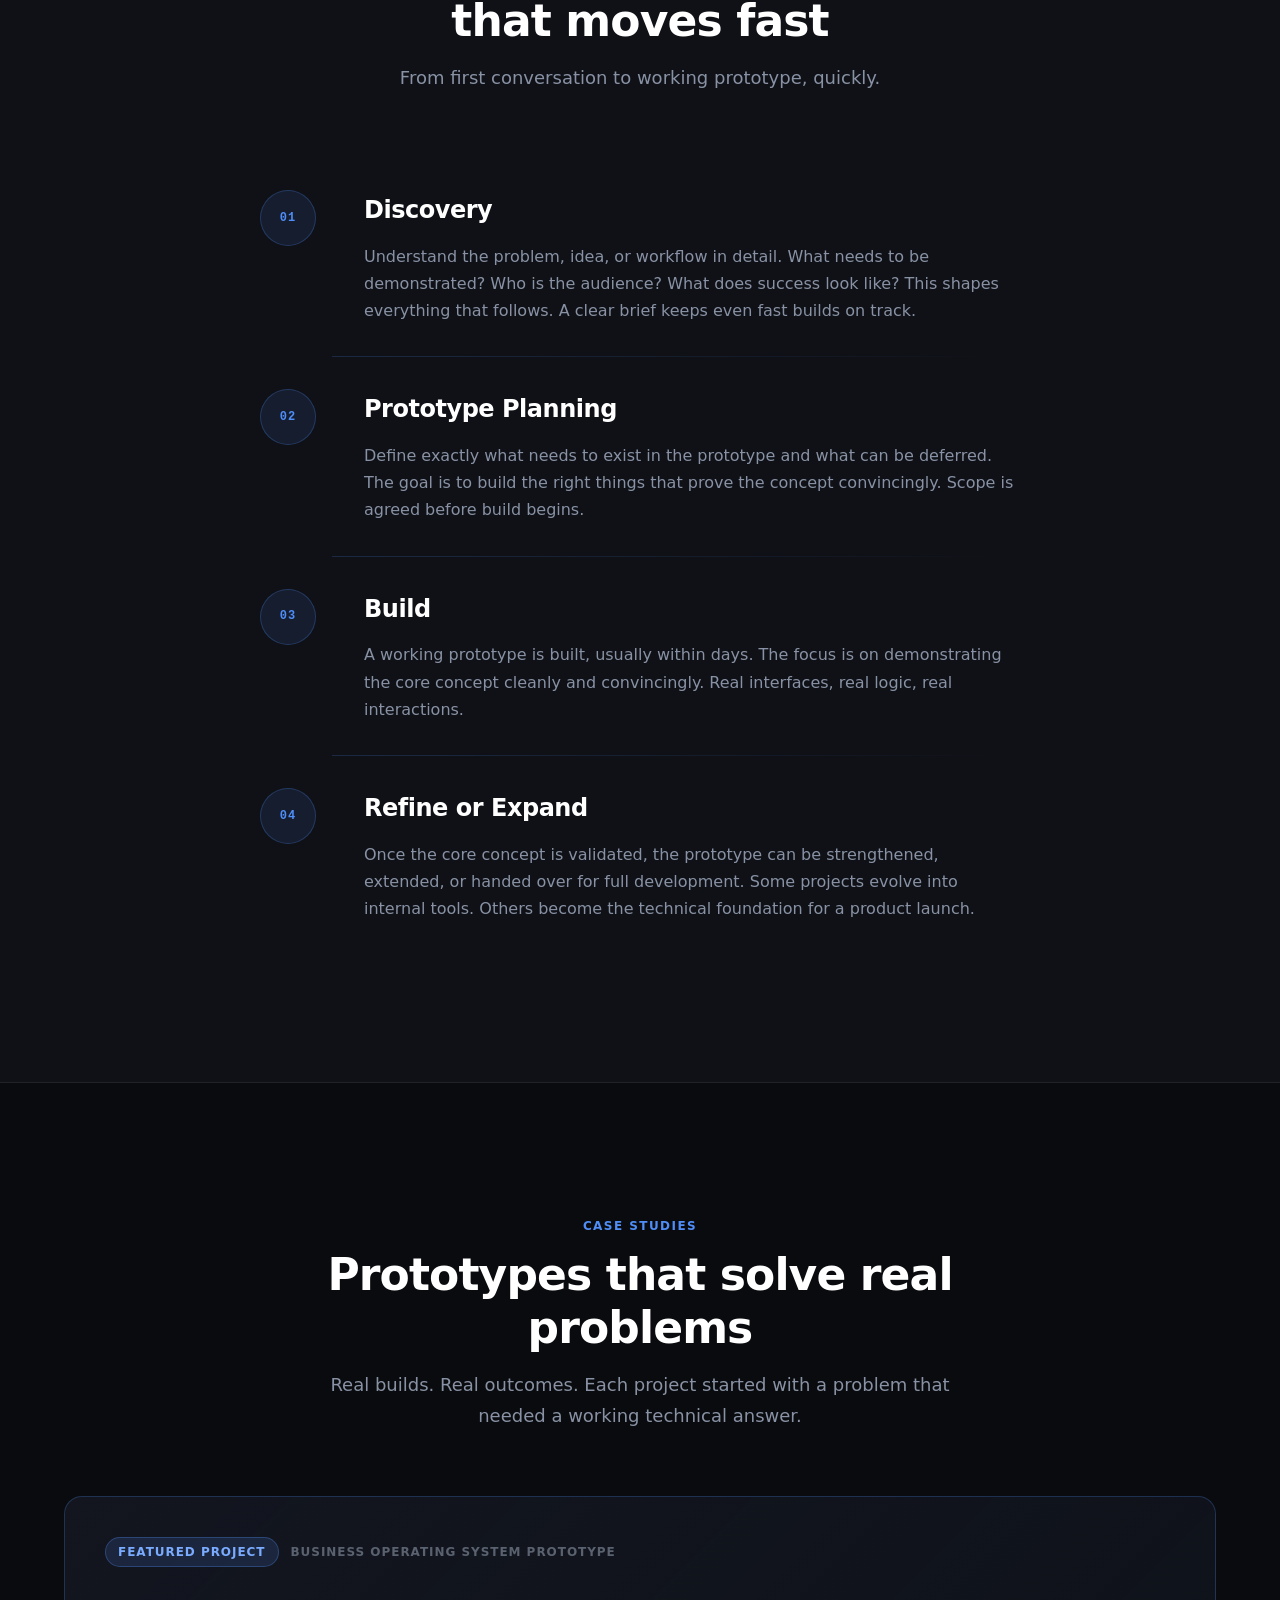
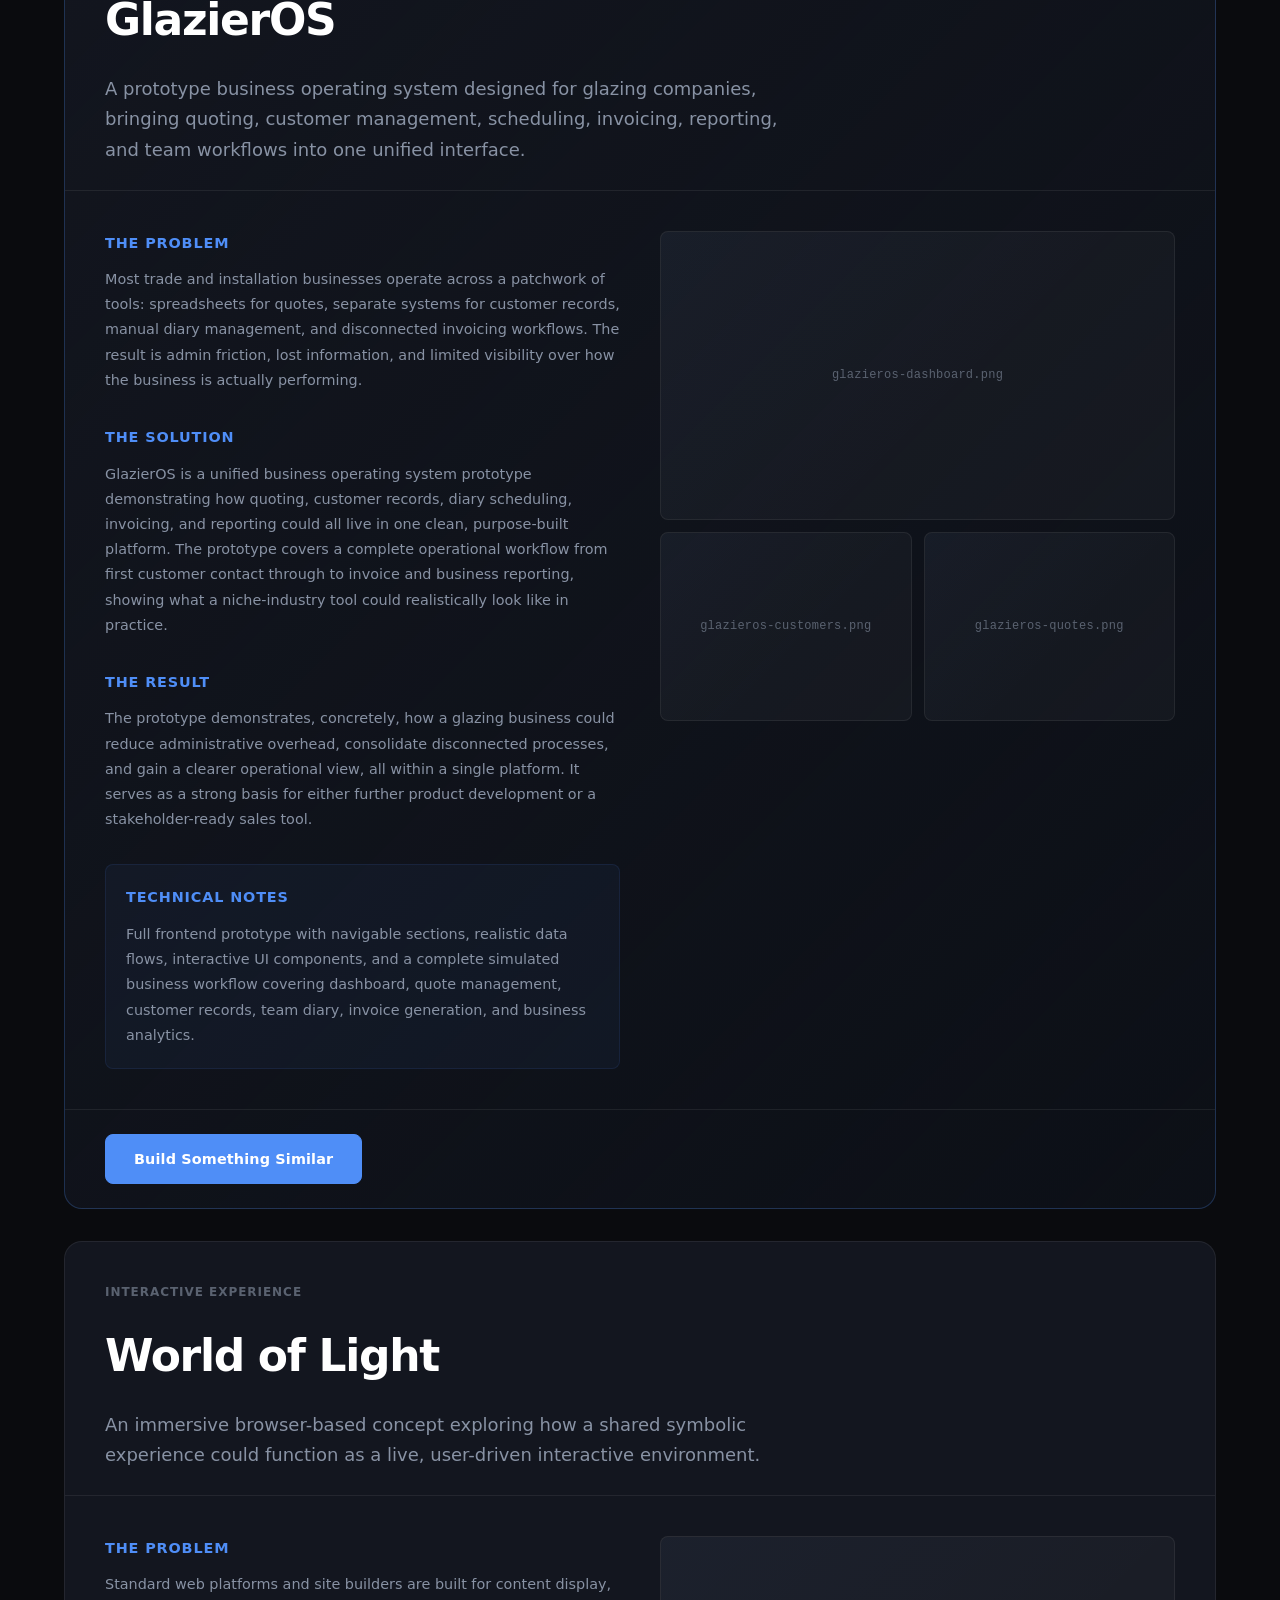
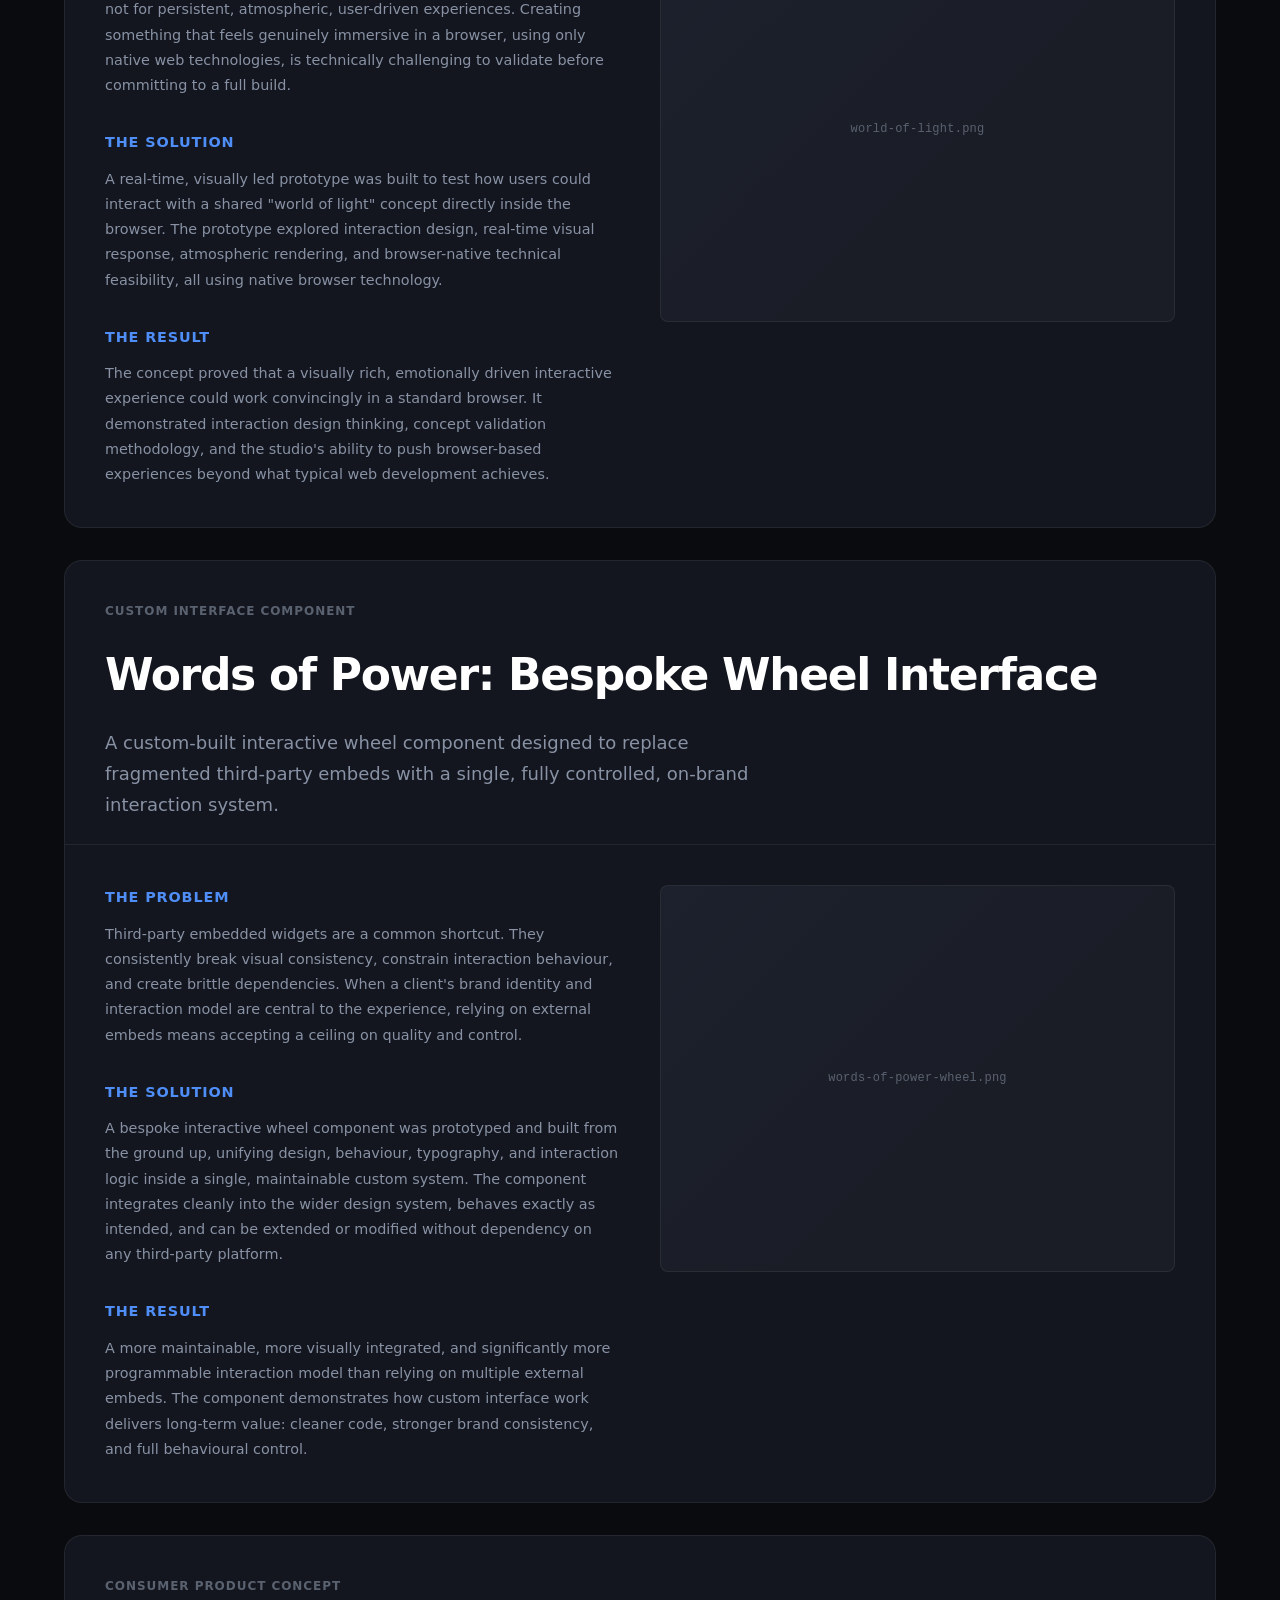
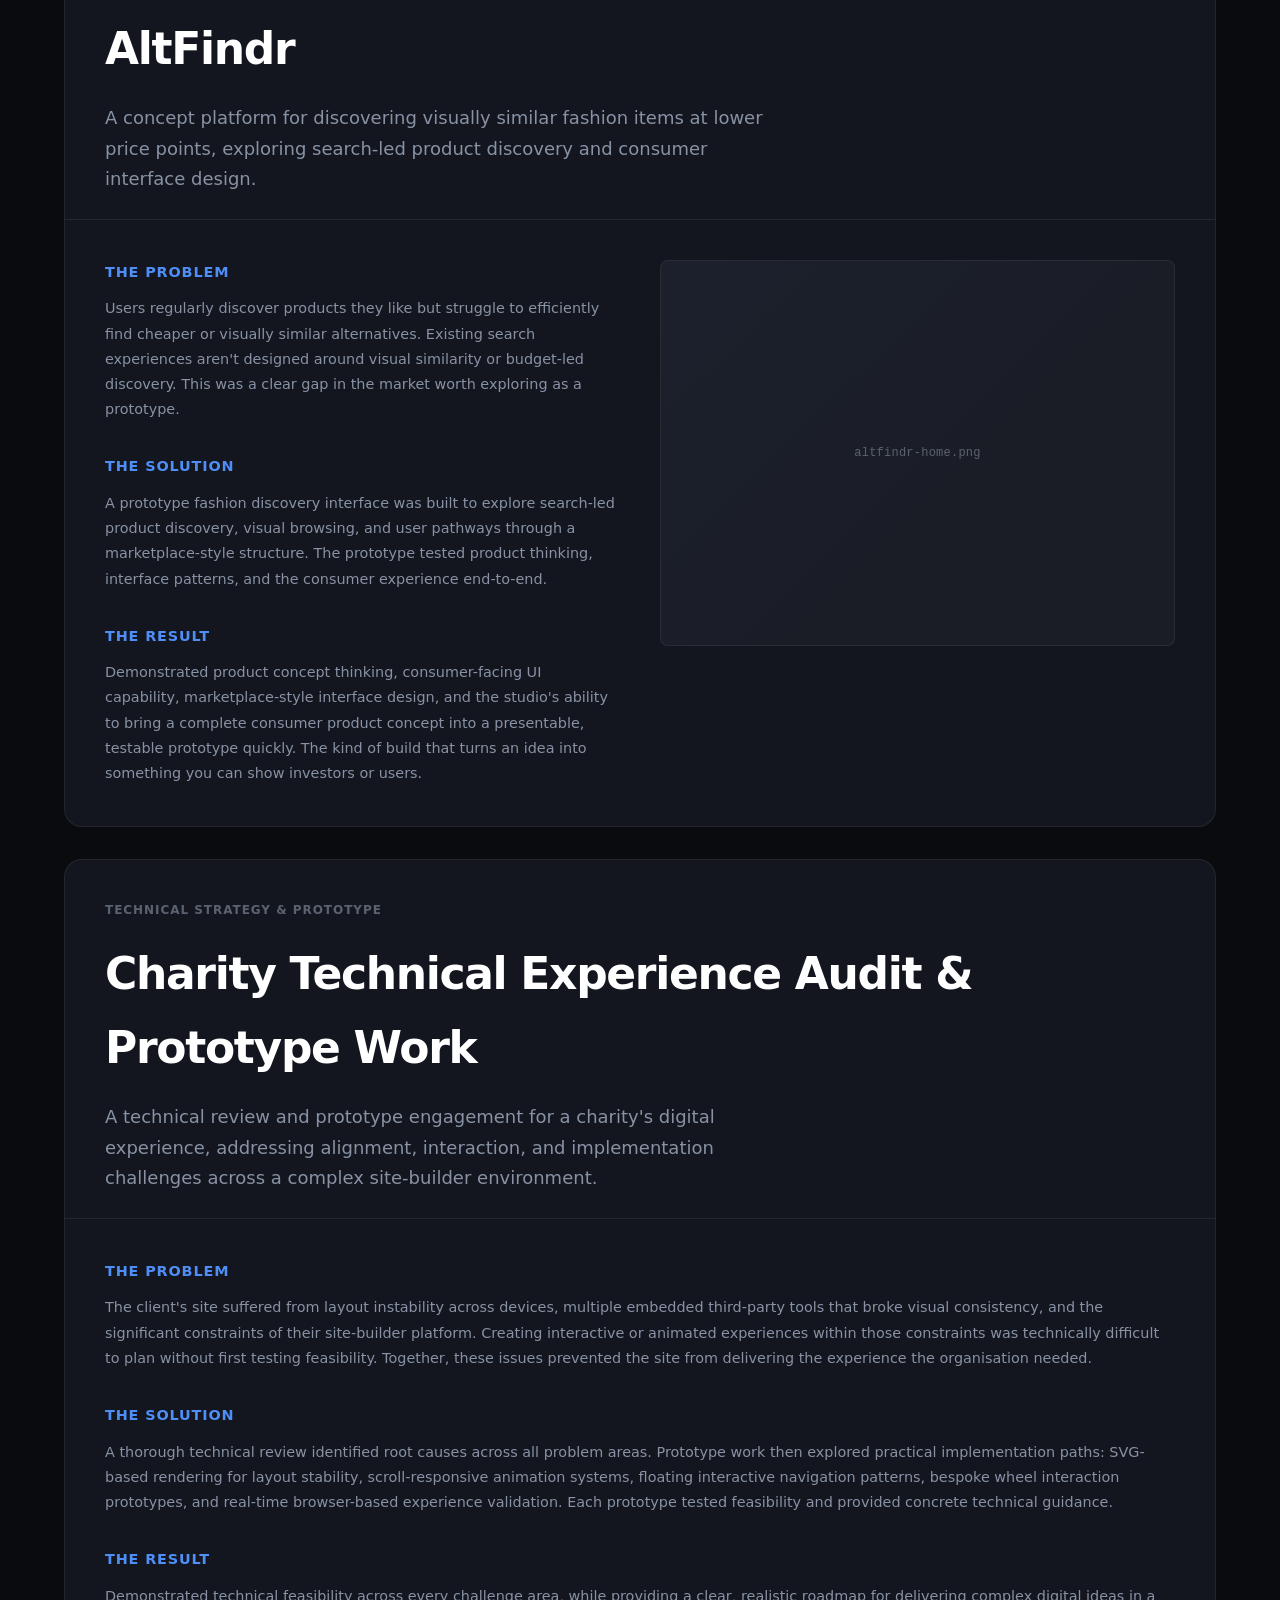
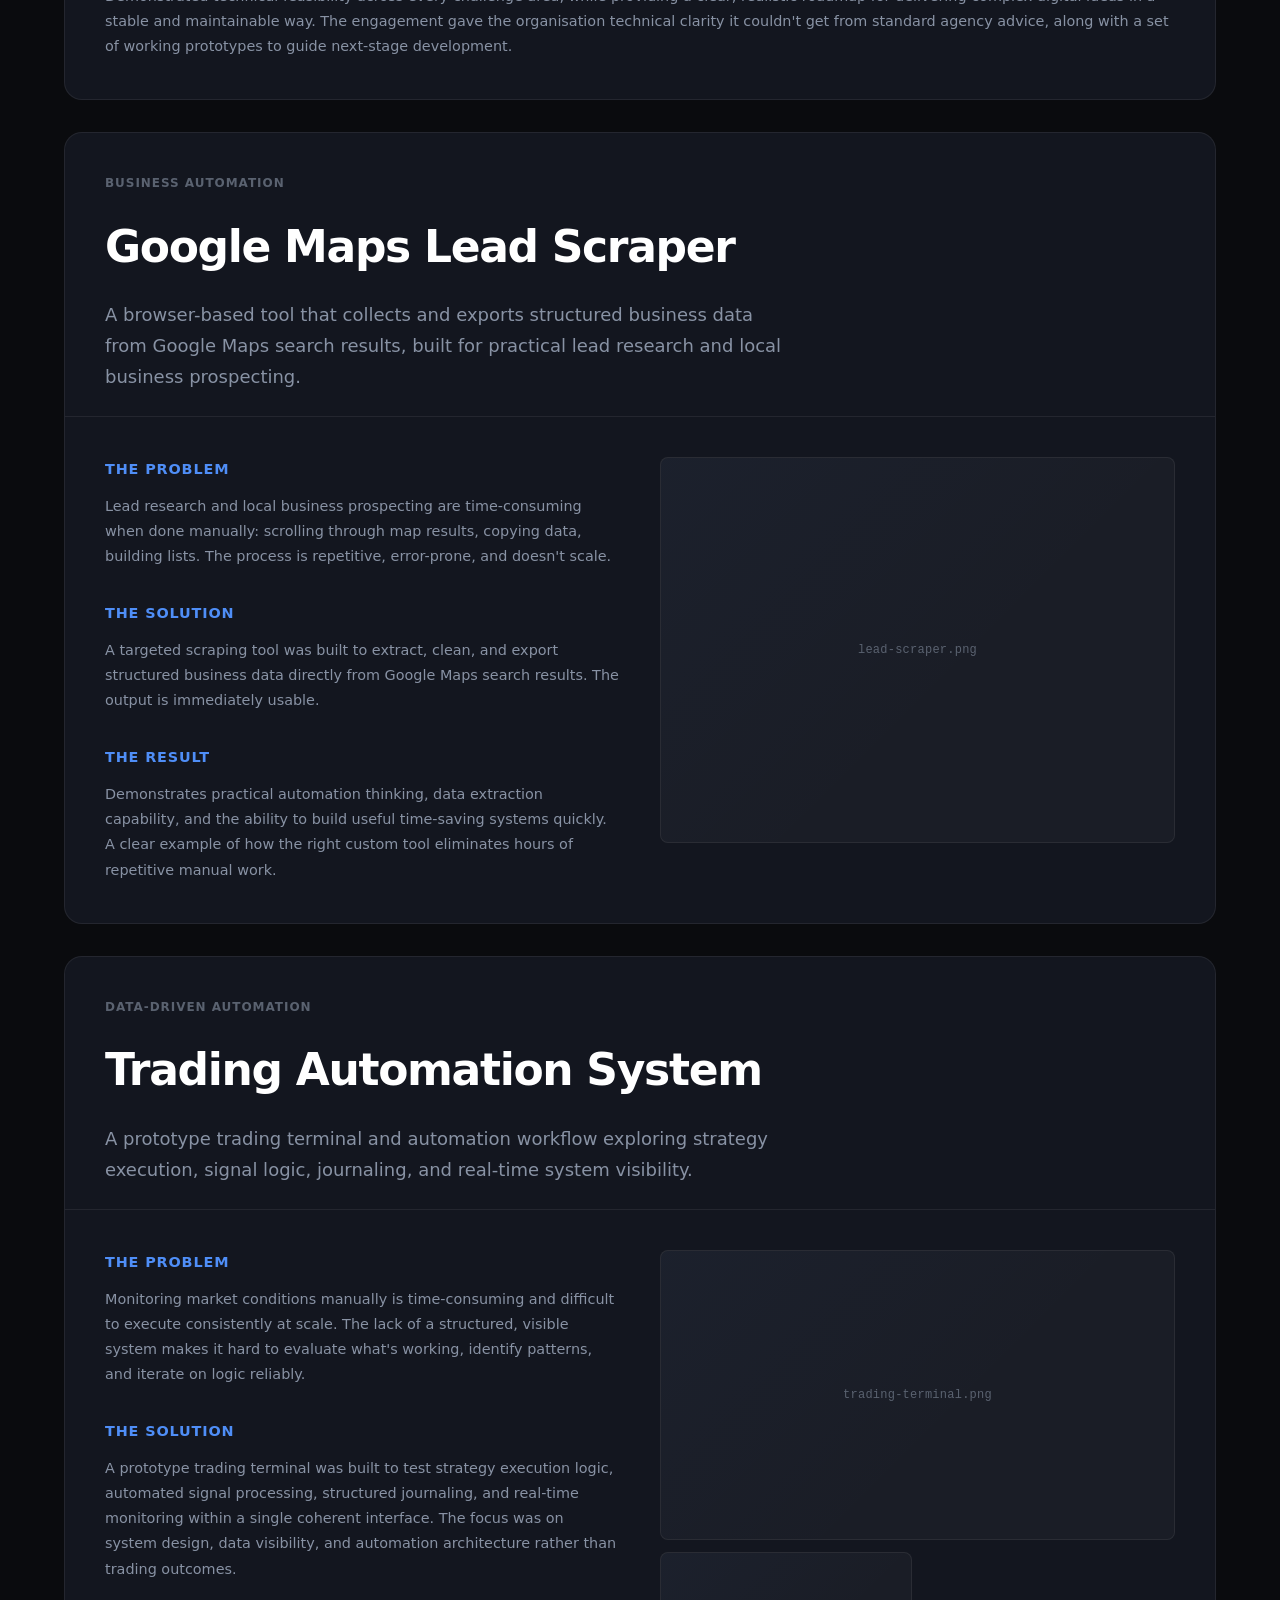
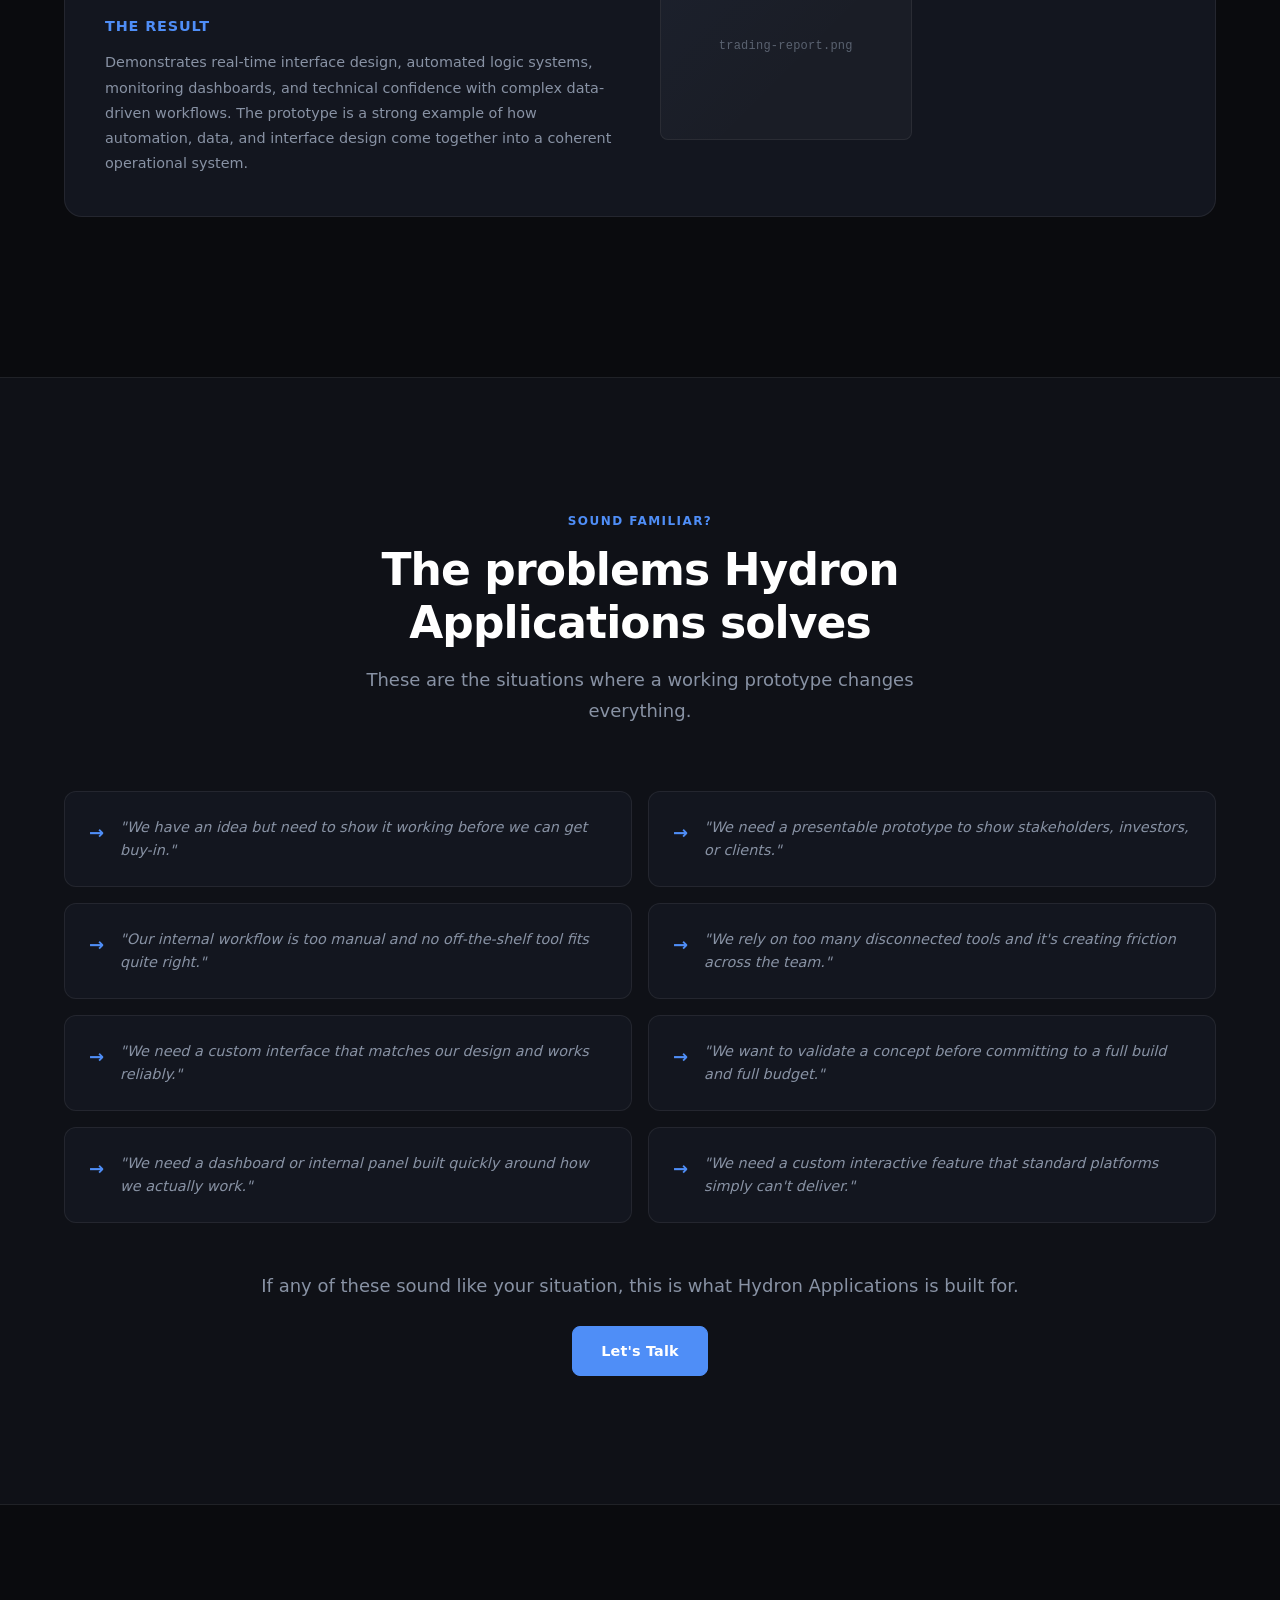
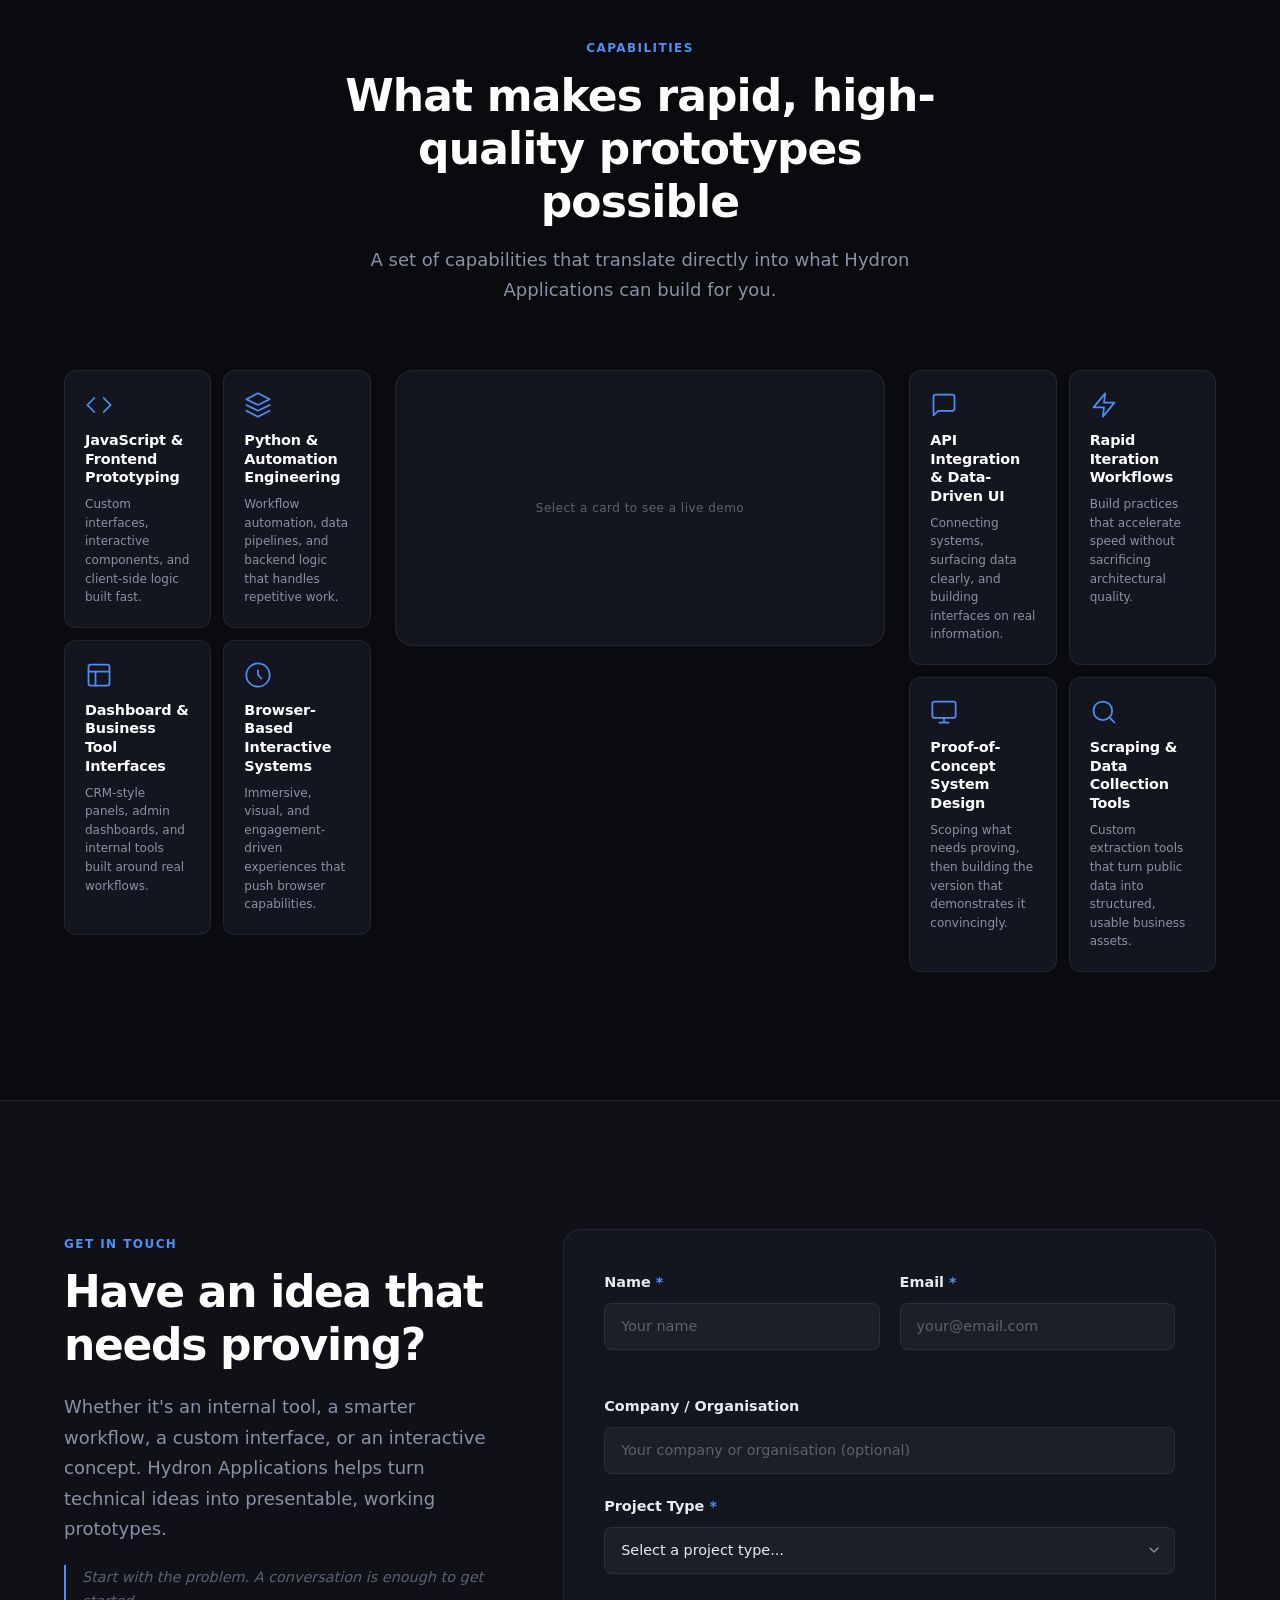
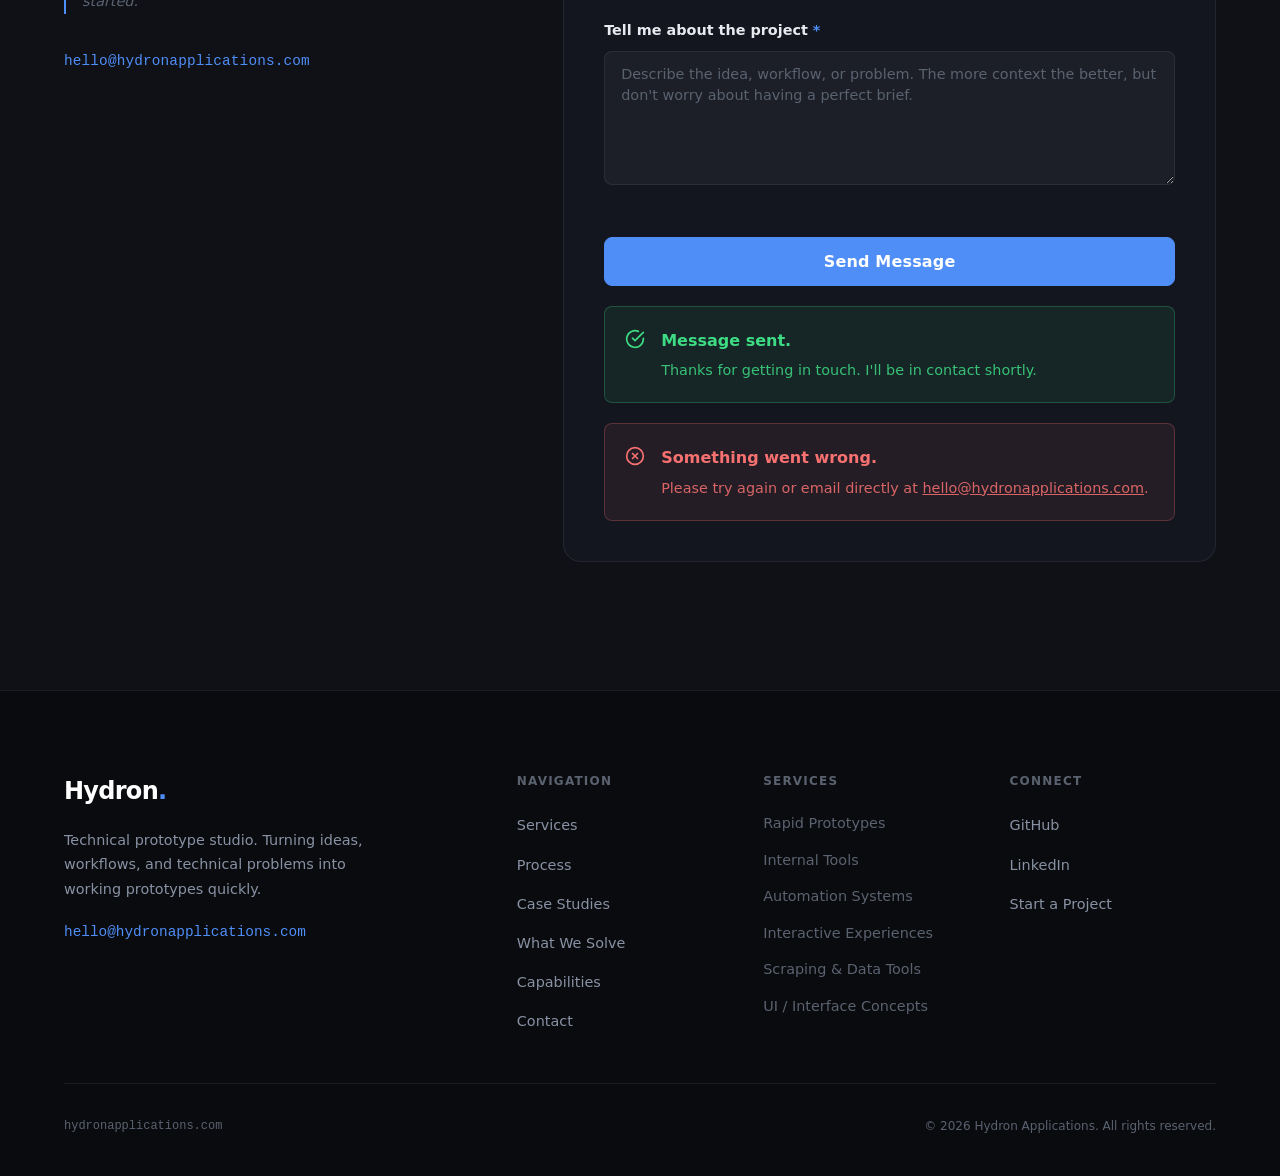
==== commit 369506dd: "All writing fixes, hero rewrite, process canvas, capabilities showcase, and JS animations Co-authore" ====
--- a/index.html
+++ b/index.html
@@ -112,7 +112,7 @@
               <svg viewBox="0 0 24 24" fill="none" stroke="currentColor" stroke-width="1.5" stroke-linecap="round" stroke-linejoin="round"><path d="M12 2L2 7l10 5 10-5-10-5zM2 17l10 5 10-5M2 12l10 5 10-5"/></svg>
             </div>
             <h3>Validate ideas quickly</h3>
-            <p>See if your concept actually works — before committing to a full build.</p>
+            <p>See if your concept actually works before committing to a full build.</p>
           </div>
 
           <div class="value-card reveal-up">
@@ -195,7 +195,7 @@
             <p class="service-who">For businesses running on manual processes or disconnected systems</p>
             <p>
               Custom dashboards, internal admin panels, CRM-style systems, and business management
-              tools designed around how your team actually works — purpose-built around your actual workflow.
+              tools purpose-built around your actual workflow.
             </p>
             <ul class="service-outcomes">
               <li>Custom dashboards &amp; admin panels</li>
@@ -269,7 +269,7 @@
             <h3>UI / Interface Concepts</h3>
             <p class="service-who">For teams who need to see how a product could look and behave</p>
             <p>
-              High-fidelity frontend prototypes that demonstrate product potential clearly —
+              High-fidelity frontend prototypes that demonstrate product potential clearly:
               bespoke interactive components, design system concepts, and interface patterns
               built using real code.
             </p>
@@ -321,8 +321,8 @@
               <h3>Prototype Planning</h3>
               <p>
                 Define exactly what needs to exist in the prototype and what can be deferred.
-                The goal isn't to build everything — it's to build the right things that prove
-                the concept convincingly. Scope is agreed before build begins.
+                The goal is to build the right things that prove the concept convincingly.
+                Scope is agreed before build begins.
               </p>
             </div>
           </div>
@@ -335,8 +335,7 @@
               <h3>Build</h3>
               <p>
                 A working prototype is built, usually within days. The focus is on demonstrating
-                the core concept cleanly and convincingly — not on production-scale engineering.
-                Real interfaces, real logic, real interactions.
+                the core concept cleanly and convincingly. Real interfaces, real logic, real interactions.
               </p>
             </div>
           </div>
@@ -382,7 +381,7 @@
             </div>
             <h3 class="cs-title">GlazierOS</h3>
             <p class="cs-intro">
-              A prototype business operating system designed for glazing companies — bringing
+              A prototype business operating system designed for glazing companies, bringing
               quoting, customer management, scheduling, invoicing, reporting, and team workflows
               into one unified interface.
             </p>
@@ -394,7 +393,7 @@
                 <div class="cs-block">
                   <h4>The Problem</h4>
                   <p>
-                    Most trade and installation businesses operate across a patchwork of tools —
+                    Most trade and installation businesses operate across a patchwork of tools:
                     spreadsheets for quotes, separate systems for customer records, manual diary
                     management, and disconnected invoicing workflows. The result is admin friction,
                     lost information, and limited visibility over how the business is actually
@@ -407,8 +406,8 @@
                     GlazierOS is a unified business operating system prototype demonstrating how
                     quoting, customer records, diary scheduling, invoicing, and reporting could all
                     live in one clean, purpose-built platform. The prototype covers a complete
-                    operational workflow — from first customer contact through to invoice and
-                    business reporting — showing what a niche-industry tool could realistically
+                    operational workflow from first customer contact through to invoice and
+                    business reporting, showing what a niche-industry tool could realistically
                     look like in practice.
                   </p>
                 </div>
@@ -417,7 +416,7 @@
                   <p>
                     The prototype demonstrates, concretely, how a glazing business could reduce
                     administrative overhead, consolidate disconnected processes, and gain a clearer
-                    operational view — all within a single platform. It serves as a strong basis
+                    operational view, all within a single platform. It serves as a strong basis
                     for either further product development or a stakeholder-ready sales tool.
                   </p>
                 </div>
@@ -472,7 +471,7 @@
                   <p>
                     Standard web platforms and site builders are built for content display, not
                     for persistent, atmospheric, user-driven experiences. Creating something that
-                    feels genuinely immersive in a browser — without plugins, without apps — is
+                    feels genuinely immersive in a browser, using only native web technologies, is
                     technically challenging to validate before committing to a full build.
                   </p>
                 </div>
@@ -482,8 +481,7 @@
                     A real-time, visually led prototype was built to test how users could interact
                     with a shared "world of light" concept directly inside the browser. The prototype
                     explored interaction design, real-time visual response, atmospheric rendering,
-                    and browser-native technical feasibility — all without requiring plugins or
-                    third-party runtimes.
+                    and browser-native technical feasibility, all using native browser technology.
                   </p>
                 </div>
                 <div class="cs-block">
@@ -525,7 +523,7 @@
                 <div class="cs-block">
                   <h4>The Problem</h4>
                   <p>
-                    Third-party embedded widgets are a common shortcut — but they consistently
+                    Third-party embedded widgets are a common shortcut. They consistently
                     break visual consistency, constrain interaction behaviour, and create brittle
                     dependencies. When a client's brand identity and interaction model are central
                     to the experience, relying on external embeds means accepting a ceiling on
@@ -536,7 +534,7 @@
                   <h4>The Solution</h4>
                   <p>
                     A bespoke interactive wheel component was prototyped and built from the ground
-                    up — unifying design, behaviour, typography, and interaction logic inside a
+                    up, unifying design, behaviour, typography, and interaction logic inside a
                     single, maintainable custom system. The component integrates cleanly into the
                     wider design system, behaves exactly as intended, and can be extended or
                     modified without dependency on any third-party platform.
@@ -571,7 +569,7 @@
             <h3 class="cs-title">AltFindr</h3>
             <p class="cs-intro">
               A concept platform for discovering visually similar fashion items at lower
-              price points — exploring search-led product discovery and consumer interface design.
+              price points, exploring search-led product discovery and consumer interface design.
             </p>
           </div>
 
@@ -583,8 +581,8 @@
                   <p>
                     Users regularly discover products they like but struggle to efficiently find
                     cheaper or visually similar alternatives. Existing search experiences aren't
-                    designed around visual similarity or budget-led discovery — creating a clear
-                    gap in the market that was worth exploring as a prototype.
+                    designed around visual similarity or budget-led discovery. This was a clear
+                    gap in the market worth exploring as a prototype.
                   </p>
                 </div>
                 <div class="cs-block">
@@ -656,7 +654,7 @@
                   Demonstrated technical feasibility across every challenge area, while providing
                   a clear, realistic roadmap for delivering complex digital ideas in a stable and
                   maintainable way. The engagement gave the organisation technical clarity it
-                  couldn't get from standard agency advice — and a set of working prototypes to
+                  couldn't get from standard agency advice, along with a set of working prototypes to
                   guide next-stage development.
                 </p>
               </div>
@@ -673,7 +671,7 @@
             <h3 class="cs-title">Google Maps Lead Scraper</h3>
             <p class="cs-intro">
               A browser-based tool that collects and exports structured business data from
-              Google Maps search results — built for practical lead research and local
+              Google Maps search results, built for practical lead research and local
               business prospecting.
             </p>
           </div>
@@ -685,7 +683,7 @@
                   <h4>The Problem</h4>
                   <p>
                     Lead research and local business prospecting are time-consuming when done
-                    manually — scrolling through map results, copying data, building lists.
+                    manually: scrolling through map results, copying data, building lists.
                     The process is repetitive, error-prone, and doesn't scale.
                   </p>
                 </div>
@@ -694,7 +692,7 @@
                   <p>
                     A targeted scraping tool was built to extract, clean, and export structured
                     business data directly from Google Maps search results. The output is
-                    immediately usable — no cleaning, no reformatting.
+                    immediately usable.
                   </p>
                 </div>
                 <div class="cs-block">
@@ -746,7 +744,7 @@
                   <p>
                     A prototype trading terminal was built to test strategy execution logic,
                     automated signal processing, structured journaling, and real-time monitoring
-                    — all within a single coherent interface. The focus was on system design,
+                    within a single coherent interface. The focus was on system design,
                     data visibility, and automation architecture rather than trading outcomes.
                   </p>
                 </div>
@@ -948,7 +946,7 @@
             <h2>Have an idea that needs proving?</h2>
             <p>
               Whether it's an internal tool, a smarter workflow, a custom interface, or an
-              interactive concept — Hydron Applications helps turn technical ideas into
+              interactive concept. Hydron Applications helps turn technical ideas into
               presentable, working prototypes.
             </p>
             <p class="contact-reassurance">
@@ -1035,7 +1033,7 @@
                   id="form-message"
                   name="message"
                   rows="5"
-                  placeholder="Describe the idea, workflow, or problem. The more context the better — but don't worry about having a perfect brief."
+                  placeholder="Describe the idea, workflow, or problem. The more context the better, but don't worry about having a perfect brief."
                   required
                 ></textarea>
                 <span class="field-error" id="error-message" role="alert" aria-live="polite"></span>
@@ -1054,7 +1052,7 @@
                 <svg viewBox="0 0 24 24" fill="none" stroke="currentColor" stroke-width="2" stroke-linecap="round" stroke-linejoin="round" aria-hidden="true"><path d="M22 11.08V12a10 10 0 11-5.93-9.14"/><polyline points="22 4 12 14.01 9 11.01"/></svg>
                 <div>
                   <strong>Message sent.</strong>
-                  <p>Thanks for getting in touch — I'll be in contact shortly.</p>
+                  <p>Thanks for getting in touch. I'll be in contact shortly.</p>
                 </div>
               </div>
               <div class="form-status form-status--error" id="form-error" role="alert" aria-live="assertive" hidden>
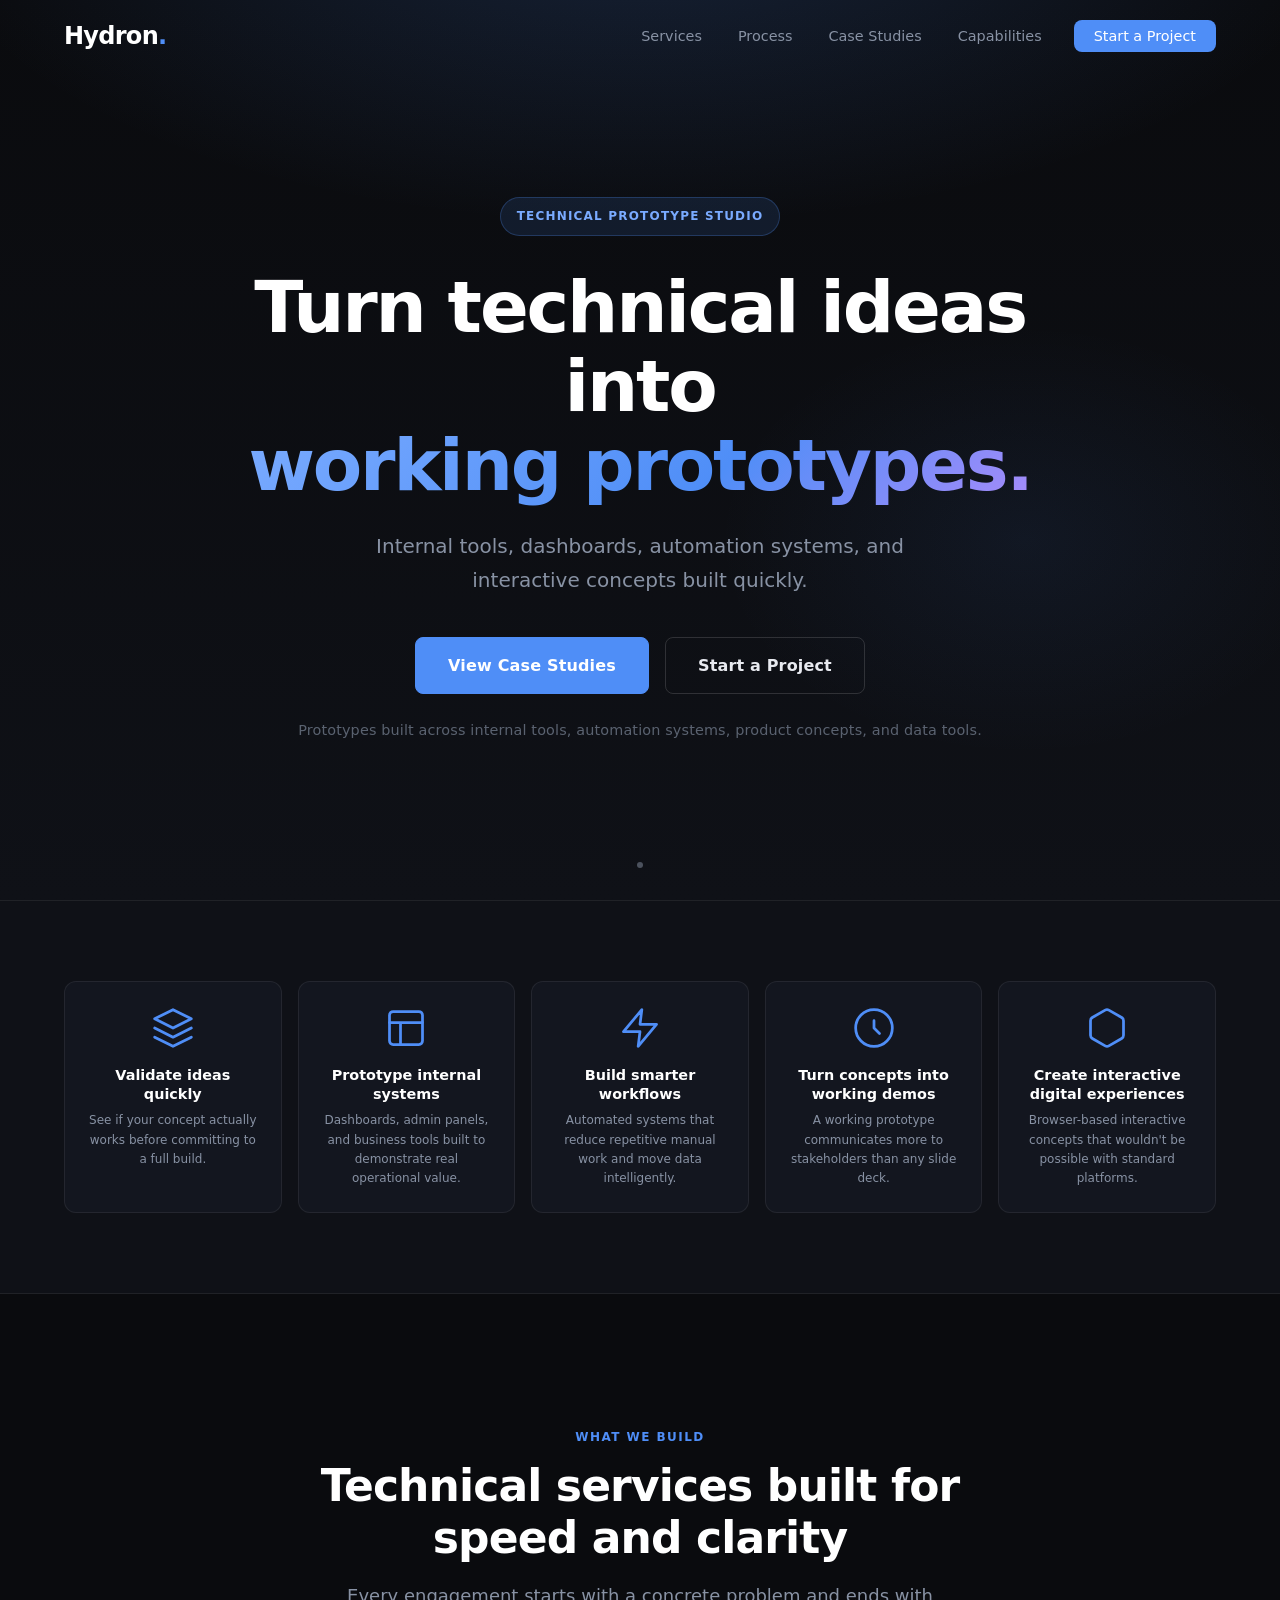
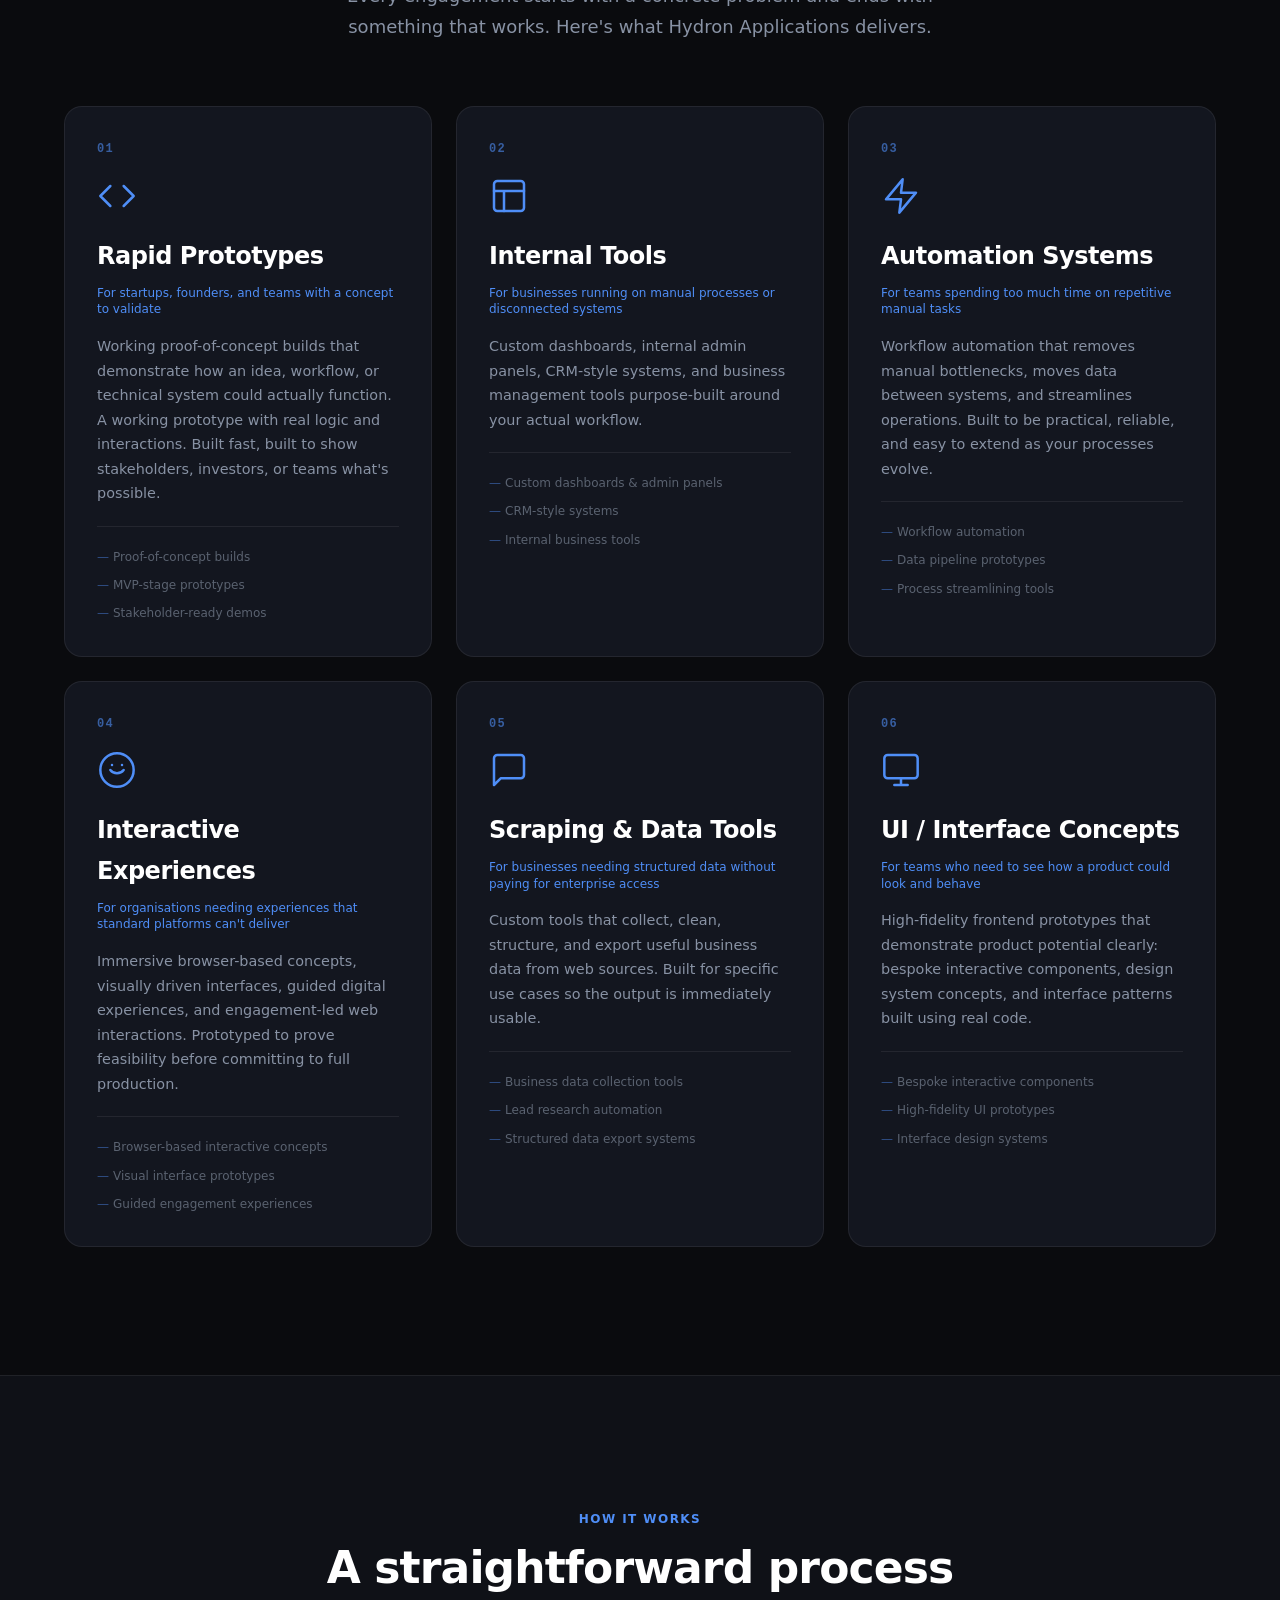
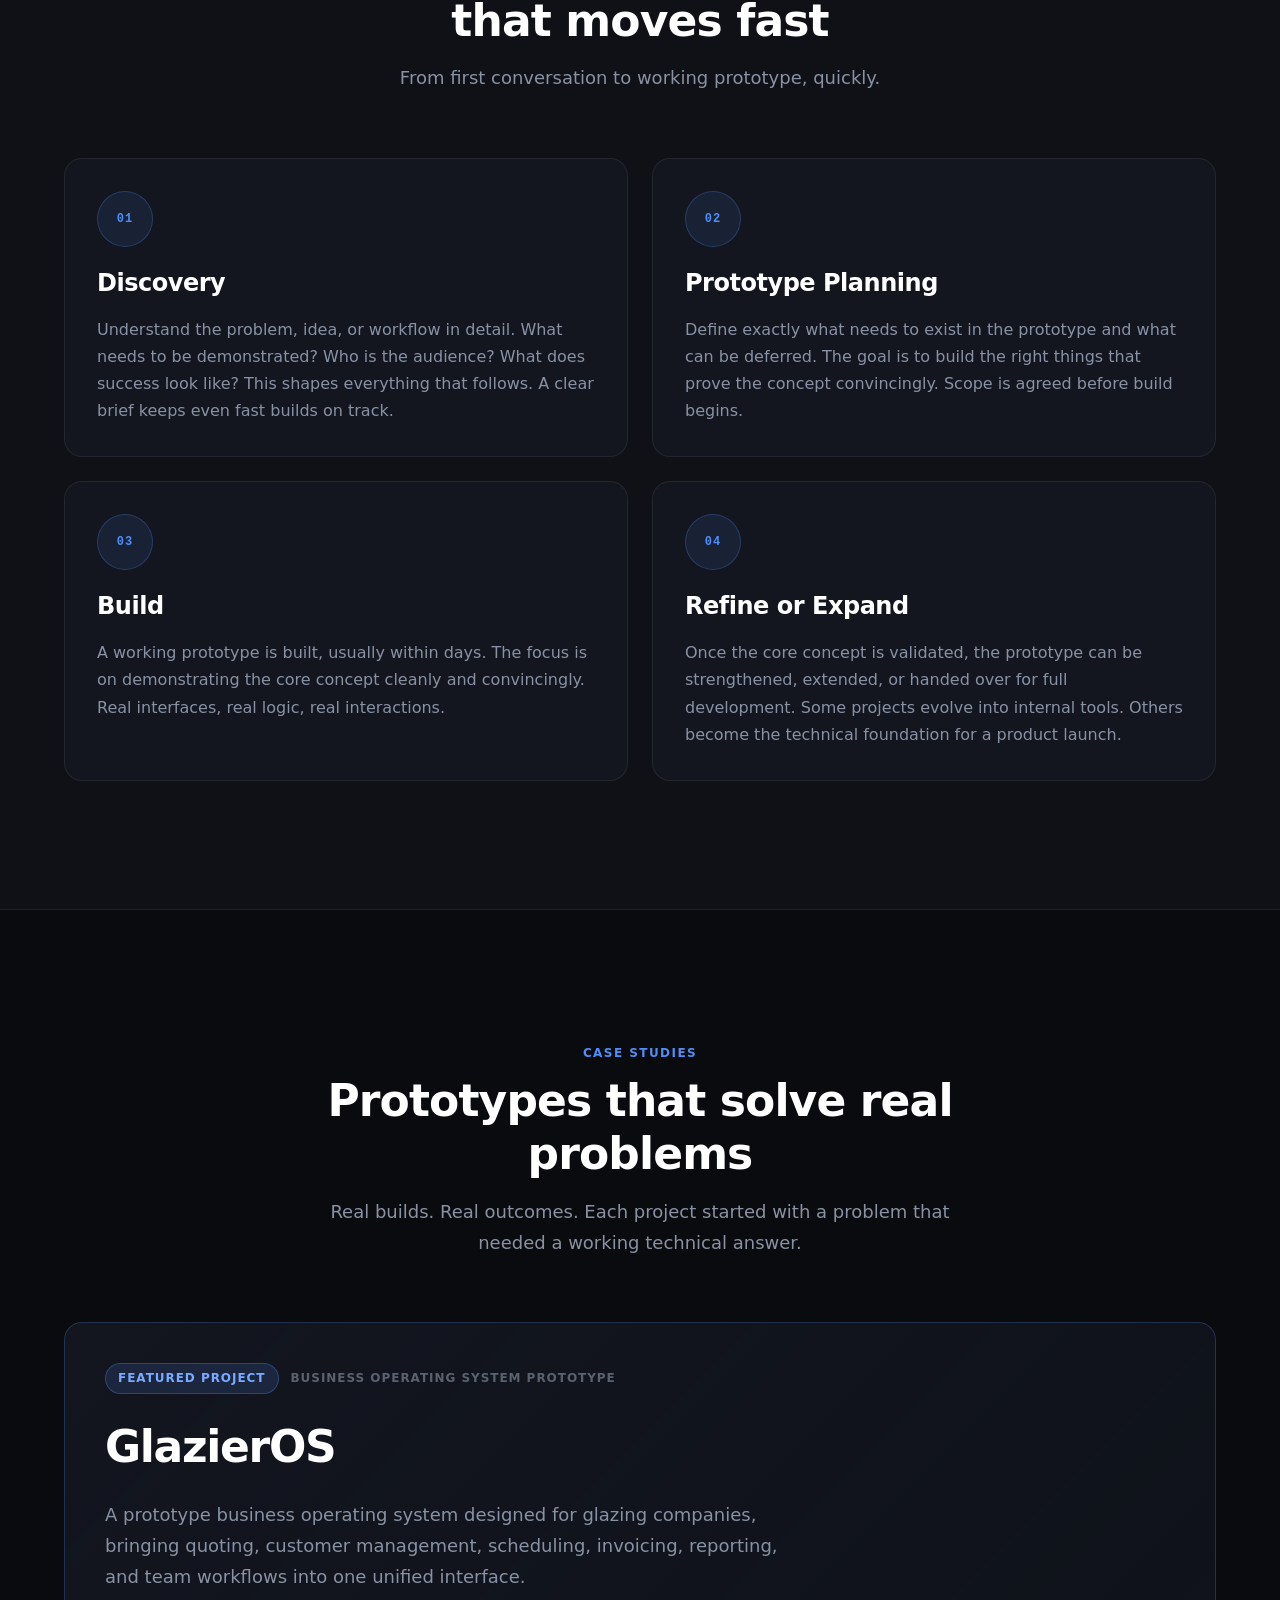
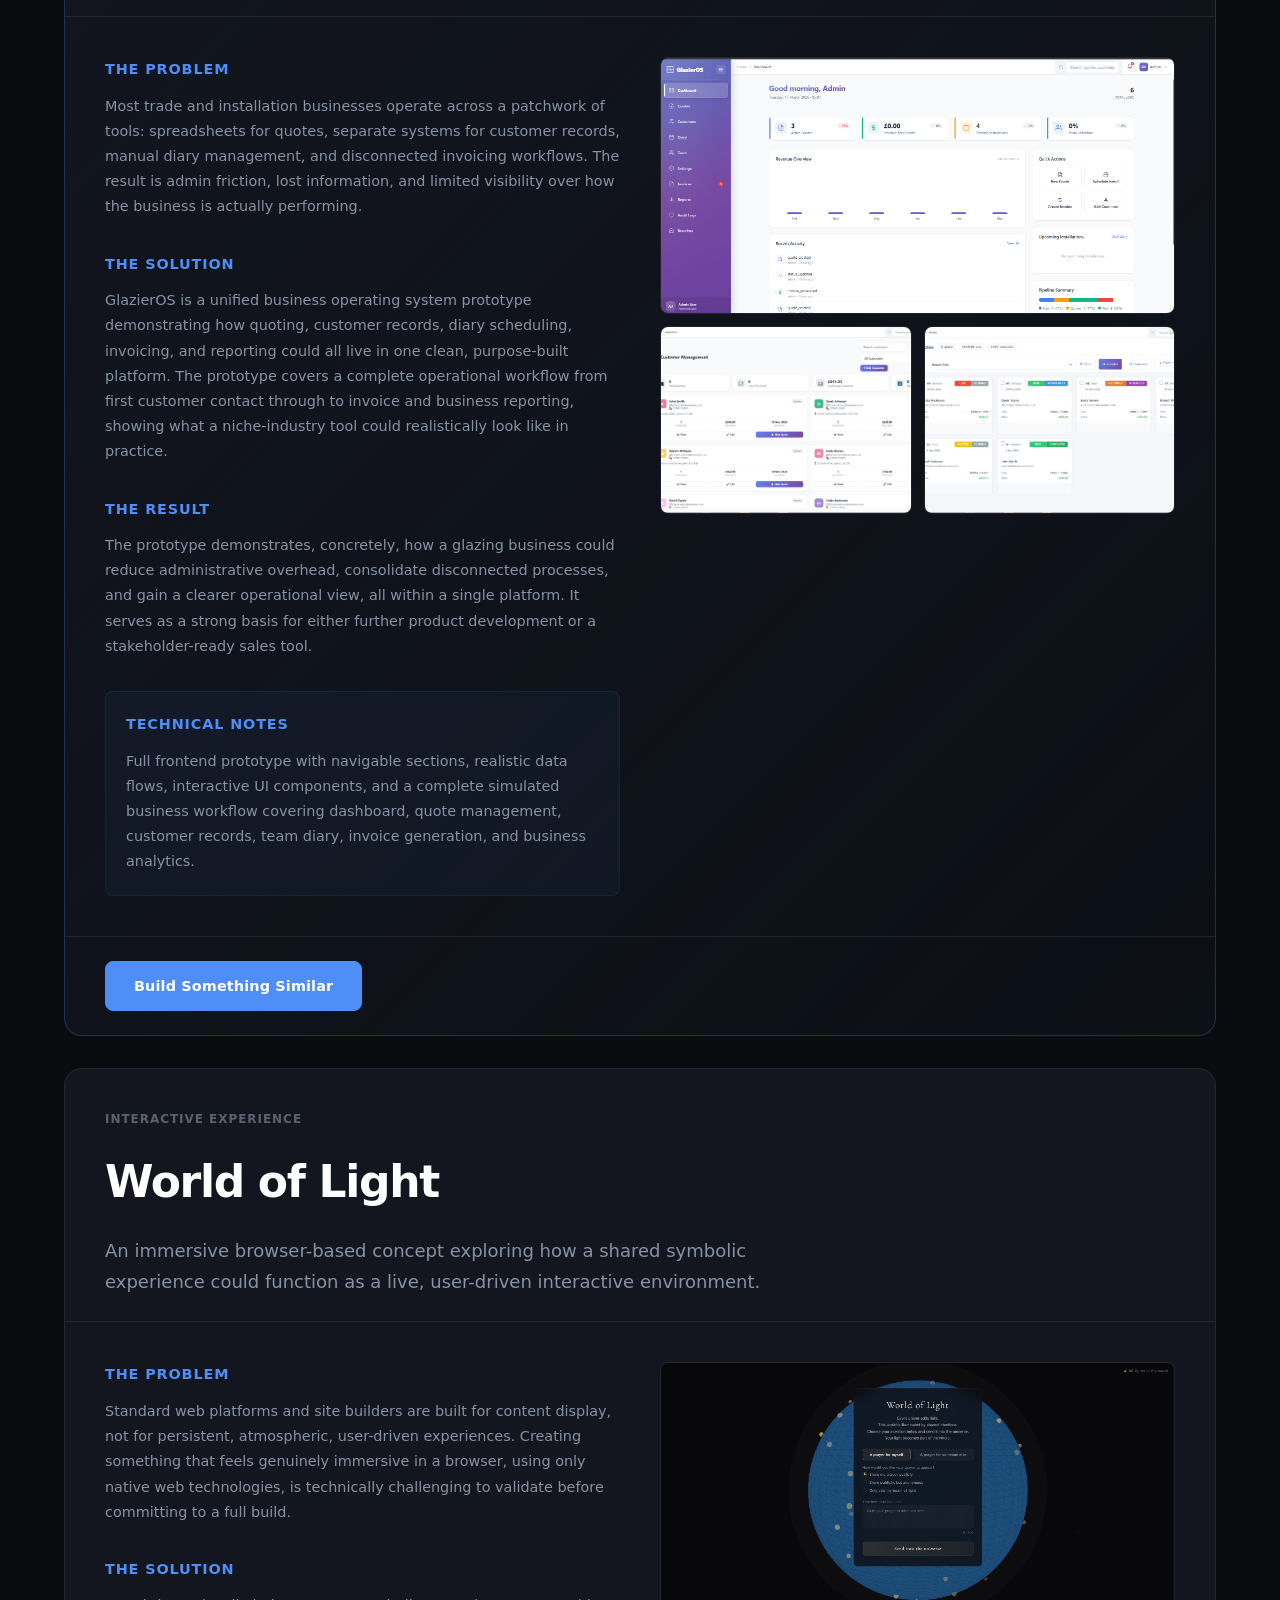
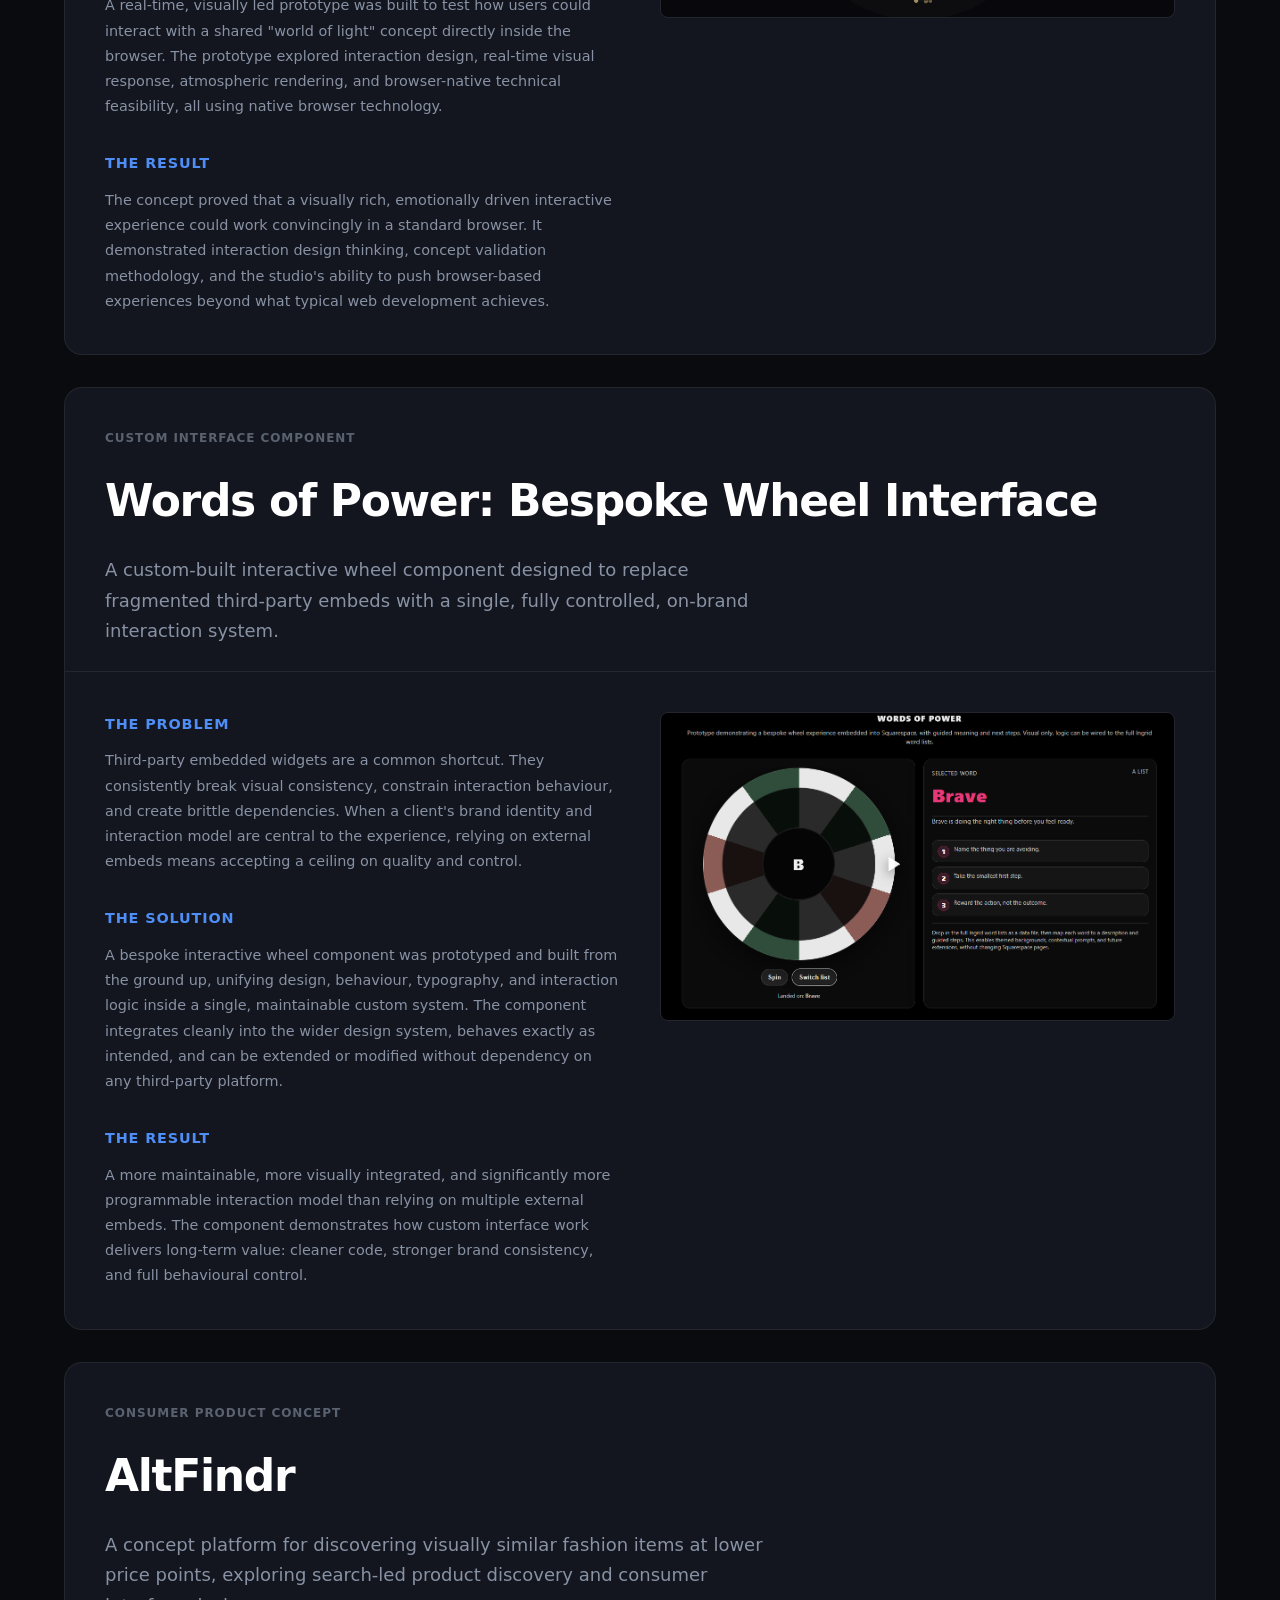
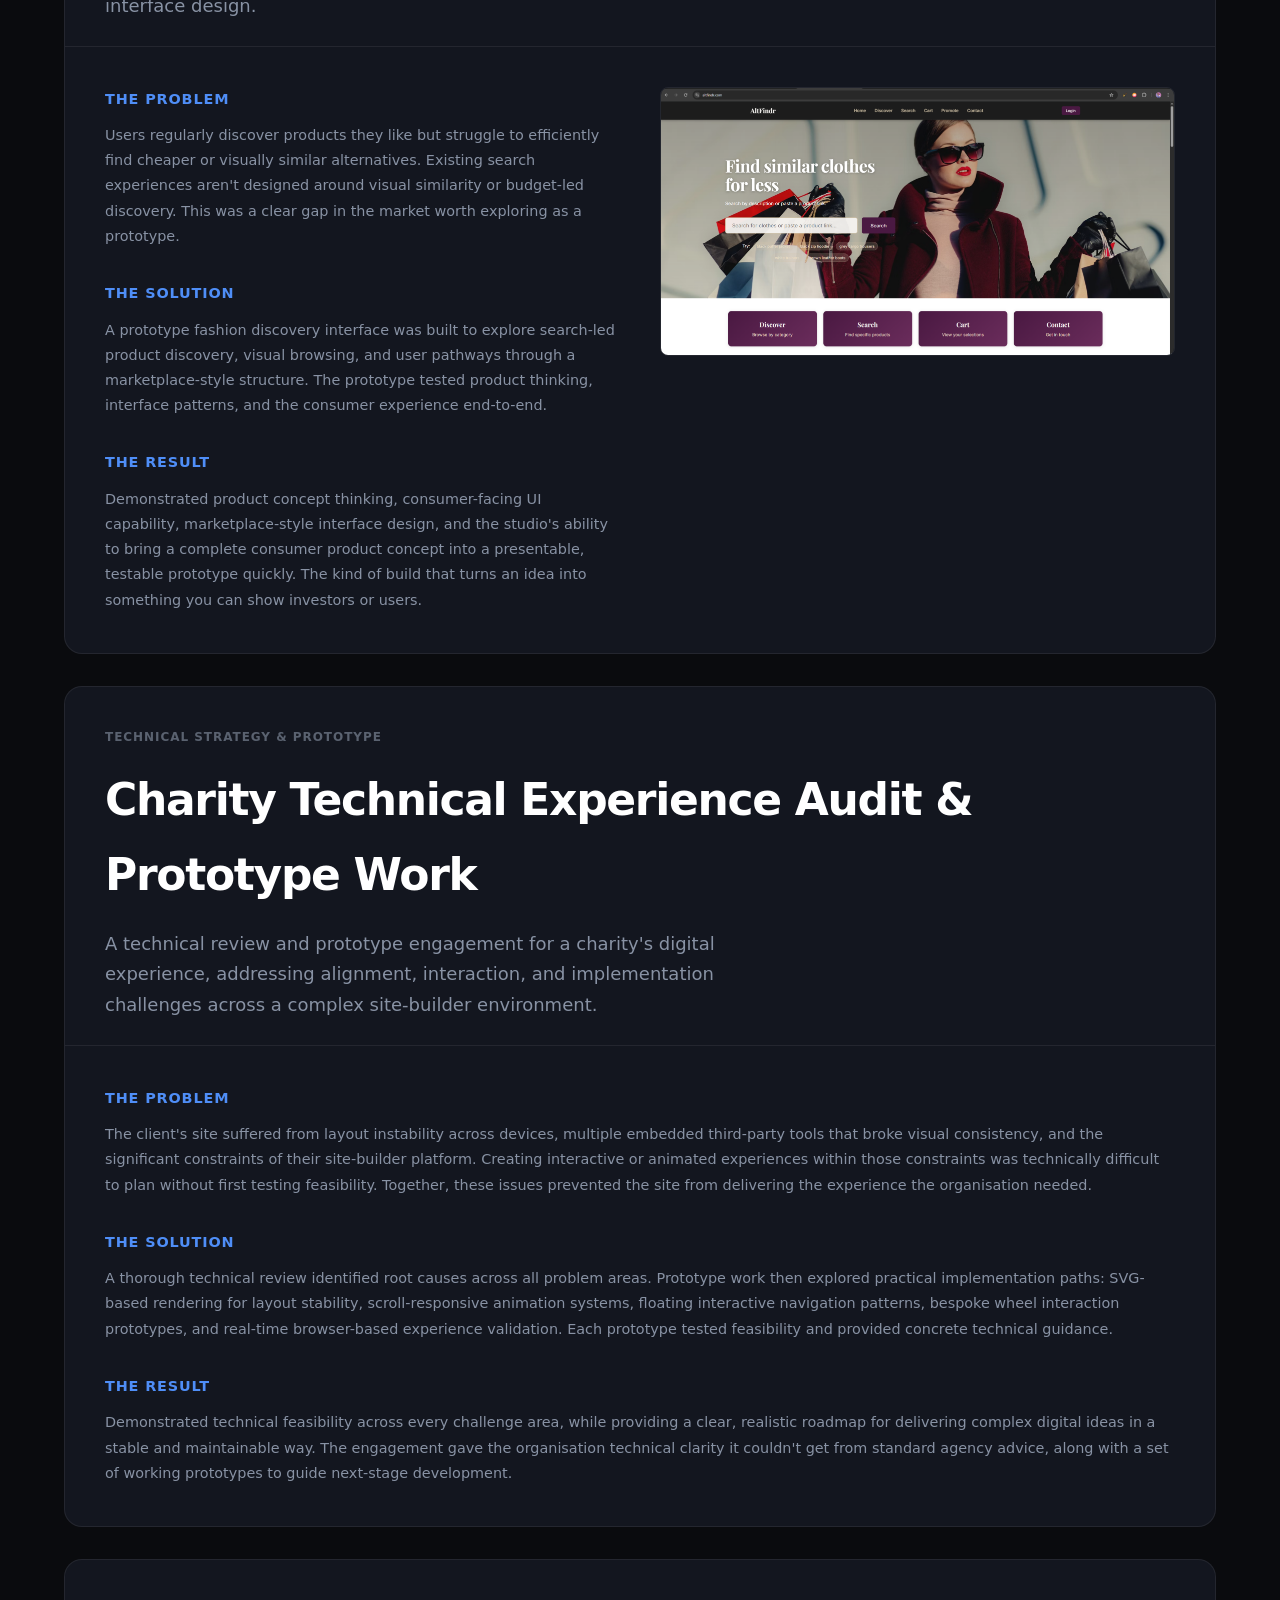
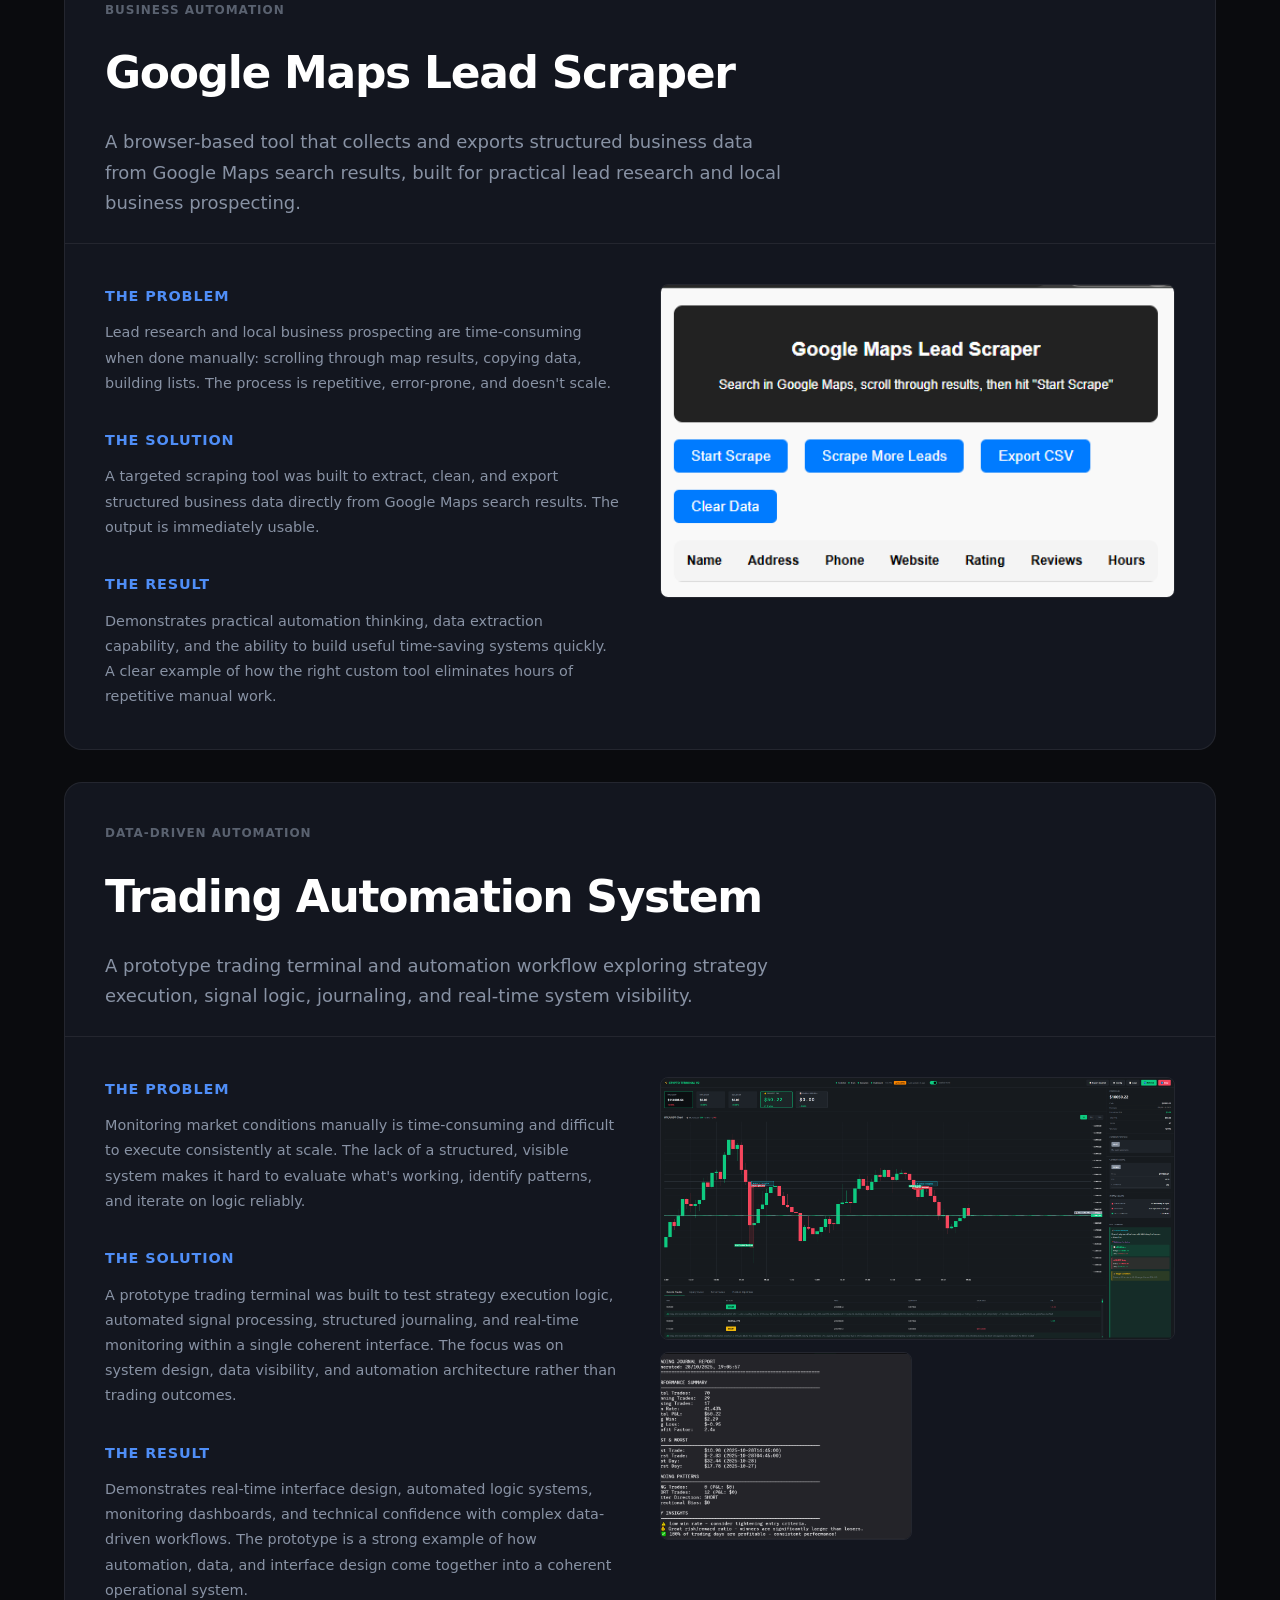
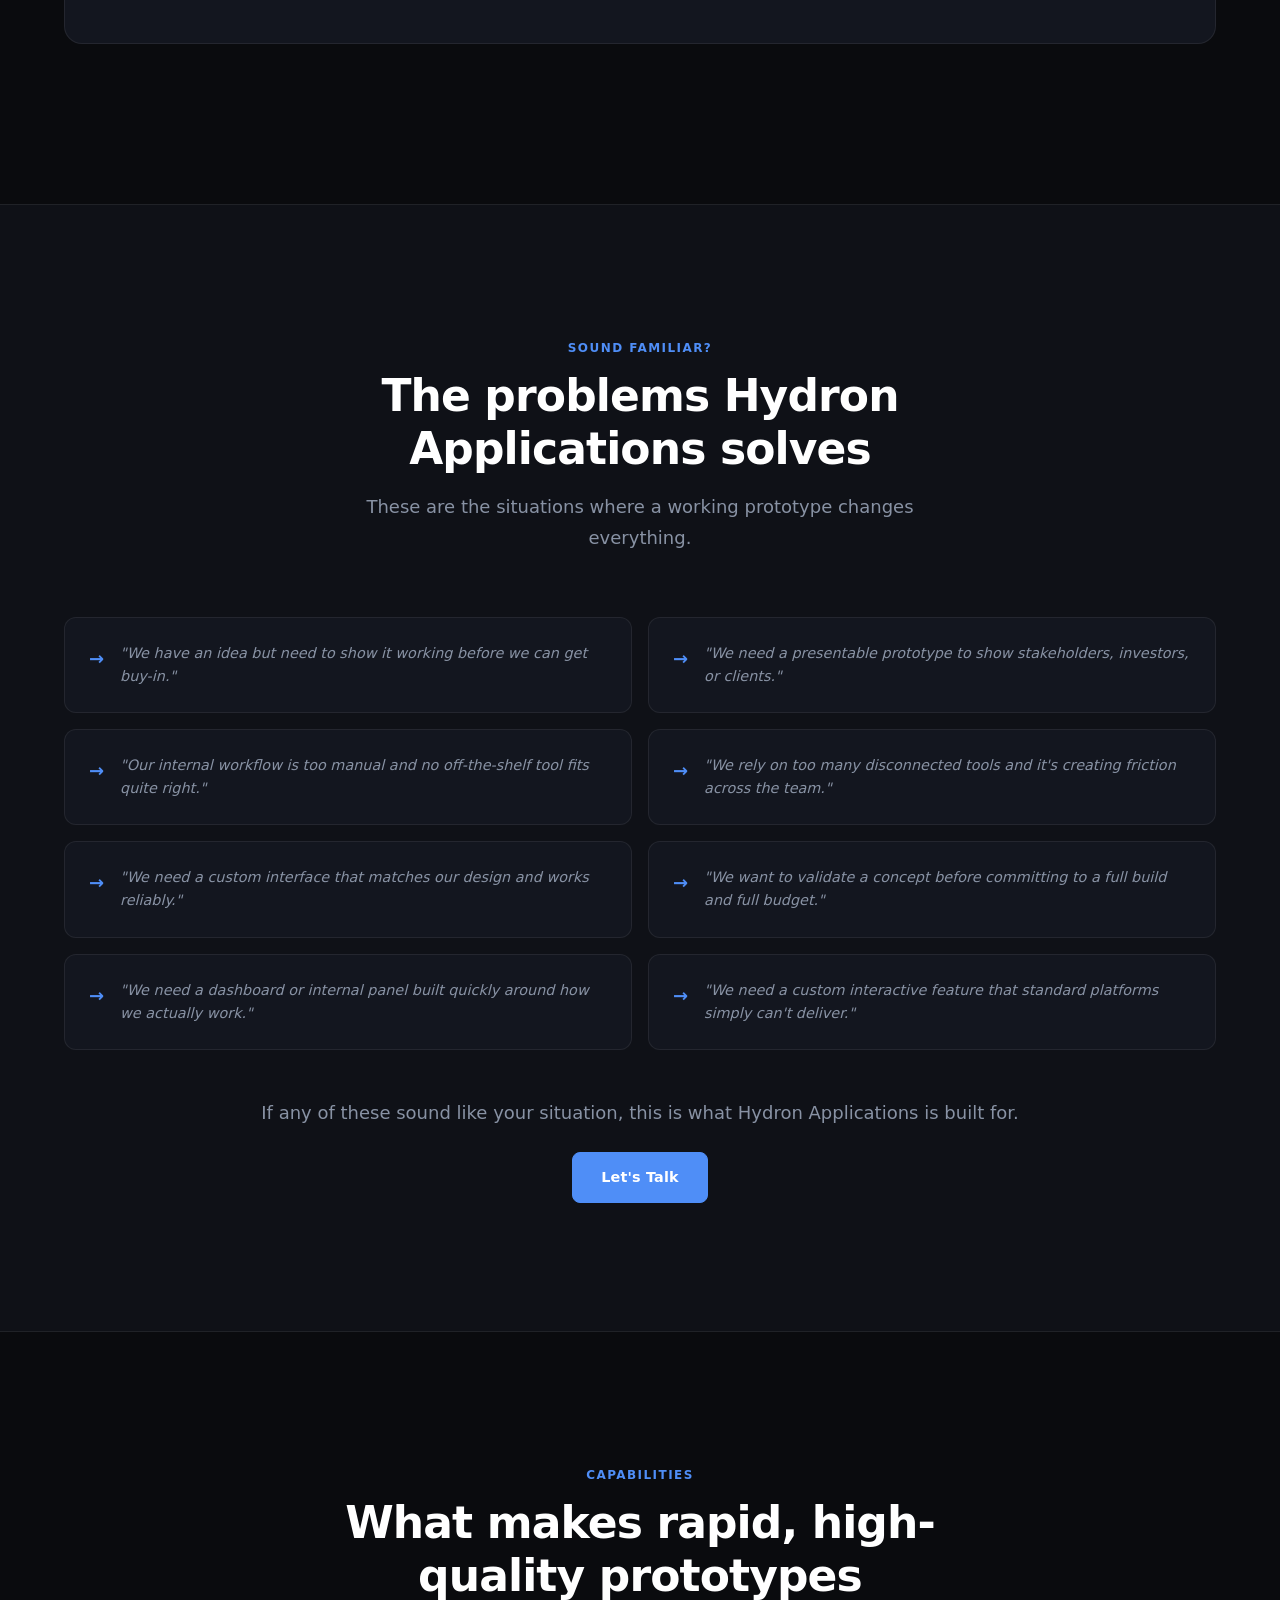
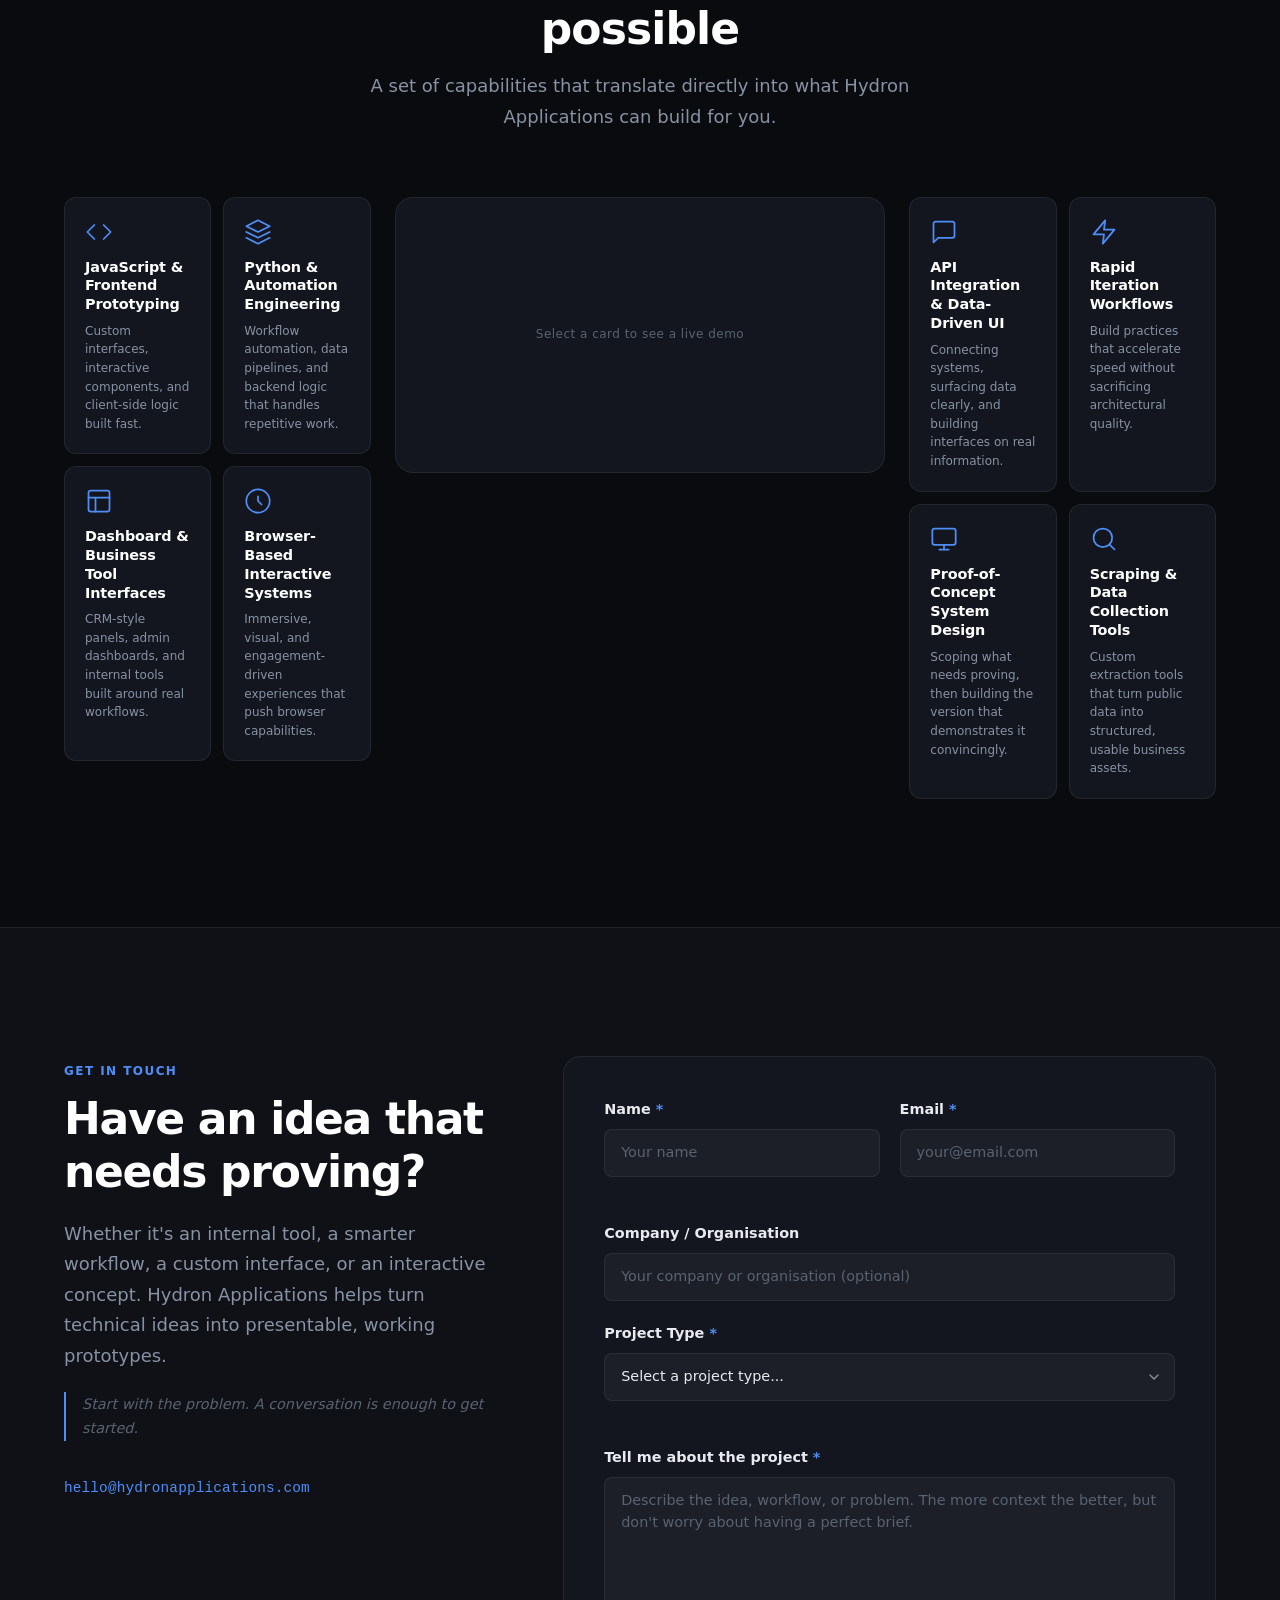
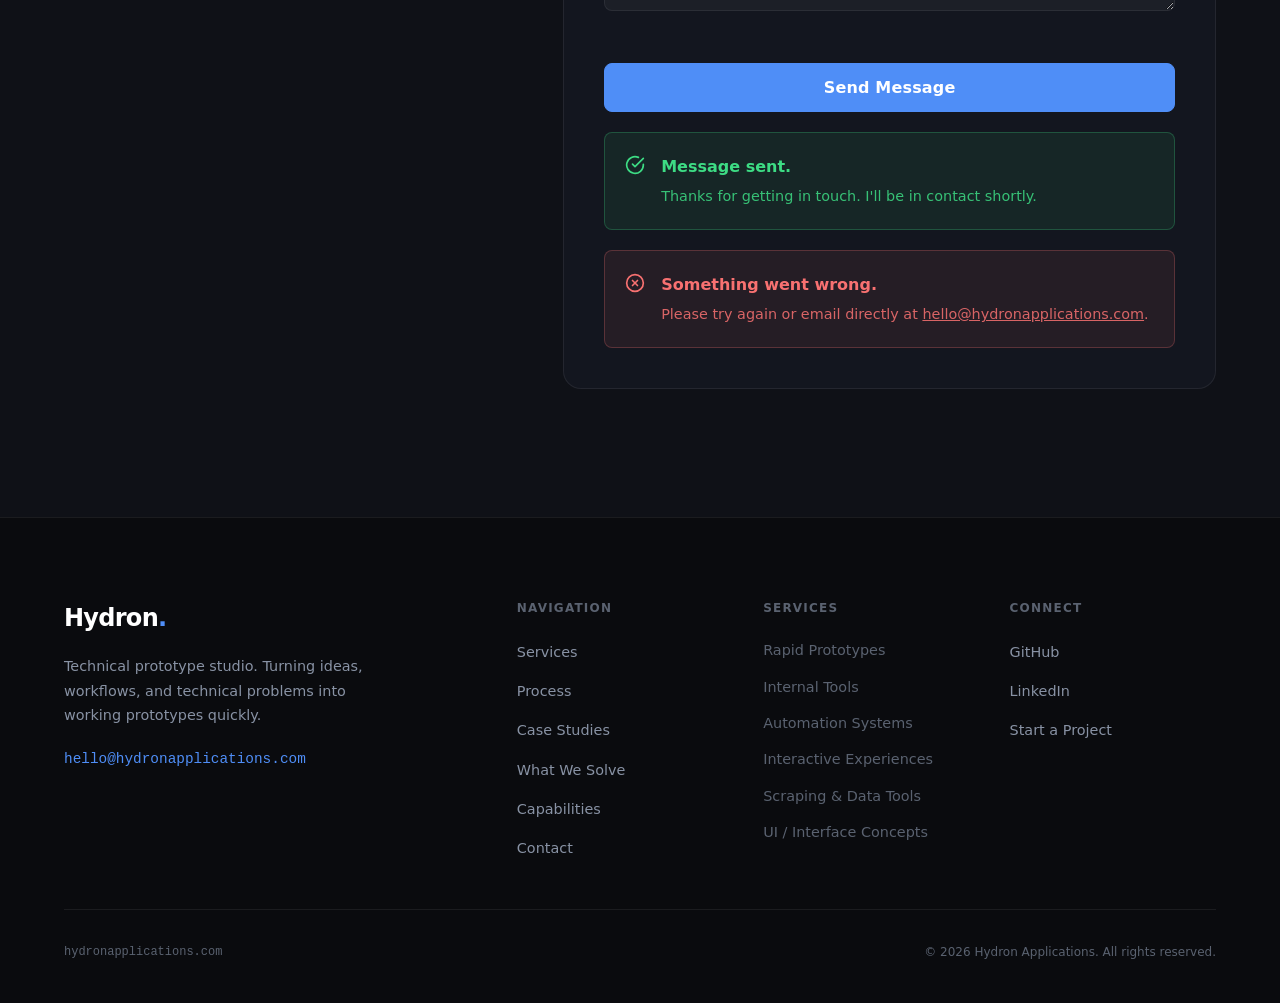
==== commit b88b553f: "Fix case study images, process grid, and capabilities hint bug Co-authored-by: 0riceisnice0-hash <23" ====
--- a/index.html
+++ b/index.html
@@ -109,7 +109,7 @@
 
           <div class="value-card reveal-up">
             <div class="value-icon" aria-hidden="true">
-              <svg viewBox="0 0 24 24" fill="none" stroke="currentColor" stroke-width="1.5" stroke-linecap="round" stroke-linejoin="round"><path d="M12 2L2 7l10 5 10-5-10-5zM2 17l10 5 10-5M2 12l10 5 10-5"/></svg>
+              <svg width="28" height="28" viewBox="0 0 24 24" fill="none" stroke="currentColor" stroke-width="1.5" stroke-linecap="round" stroke-linejoin="round"><path d="M12 2L2 7l10 5 10-5-10-5zM2 17l10 5 10-5M2 12l10 5 10-5"/></svg>
             </div>
             <h3>Validate ideas quickly</h3>
             <p>See if your concept actually works before committing to a full build.</p>
@@ -117,7 +117,7 @@
 
           <div class="value-card reveal-up">
             <div class="value-icon" aria-hidden="true">
-              <svg viewBox="0 0 24 24" fill="none" stroke="currentColor" stroke-width="1.5" stroke-linecap="round" stroke-linejoin="round"><rect x="3" y="3" width="18" height="18" rx="2"/><path d="M3 9h18M9 21V9"/></svg>
+              <svg width="28" height="28" viewBox="0 0 24 24" fill="none" stroke="currentColor" stroke-width="1.5" stroke-linecap="round" stroke-linejoin="round"><rect x="3" y="3" width="18" height="18" rx="2"/><path d="M3 9h18M9 21V9"/></svg>
             </div>
             <h3>Prototype internal systems</h3>
             <p>Dashboards, admin panels, and business tools built to demonstrate real operational value.</p>
@@ -125,7 +125,7 @@
 
           <div class="value-card reveal-up">
             <div class="value-icon" aria-hidden="true">
-              <svg viewBox="0 0 24 24" fill="none" stroke="currentColor" stroke-width="1.5" stroke-linecap="round" stroke-linejoin="round"><path d="M13 2L3 14h9l-1 8 10-12h-9l1-8z"/></svg>
+              <svg width="28" height="28" viewBox="0 0 24 24" fill="none" stroke="currentColor" stroke-width="1.5" stroke-linecap="round" stroke-linejoin="round"><path d="M13 2L3 14h9l-1 8 10-12h-9l1-8z"/></svg>
             </div>
             <h3>Build smarter workflows</h3>
             <p>Automated systems that reduce repetitive manual work and move data intelligently.</p>
@@ -133,7 +133,7 @@
 
           <div class="value-card reveal-up">
             <div class="value-icon" aria-hidden="true">
-              <svg viewBox="0 0 24 24" fill="none" stroke="currentColor" stroke-width="1.5" stroke-linecap="round" stroke-linejoin="round"><circle cx="12" cy="12" r="10"/><path d="M12 8v4l3 3"/></svg>
+              <svg width="28" height="28" viewBox="0 0 24 24" fill="none" stroke="currentColor" stroke-width="1.5" stroke-linecap="round" stroke-linejoin="round"><circle cx="12" cy="12" r="10"/><path d="M12 8v4l3 3"/></svg>
             </div>
             <h3>Turn concepts into working demos</h3>
             <p>A working prototype communicates more to stakeholders than any slide deck.</p>
@@ -141,7 +141,7 @@
 
           <div class="value-card reveal-up">
             <div class="value-icon" aria-hidden="true">
-              <svg viewBox="0 0 24 24" fill="none" stroke="currentColor" stroke-width="1.5" stroke-linecap="round" stroke-linejoin="round"><path d="M21 16V8a2 2 0 00-1-1.73l-7-4a2 2 0 00-2 0l-7 4A2 2 0 003 8v8a2 2 0 001 1.73l7 4a2 2 0 002 0l7-4A2 2 0 0021 16z"/></svg>
+              <svg width="28" height="28" viewBox="0 0 24 24" fill="none" stroke="currentColor" stroke-width="1.5" stroke-linecap="round" stroke-linejoin="round"><path d="M21 16V8a2 2 0 00-1-1.73l-7-4a2 2 0 00-2 0l-7 4A2 2 0 003 8v8a2 2 0 001 1.73l7 4a2 2 0 002 0l7-4A2 2 0 0021 16z"/></svg>
             </div>
             <h3>Create interactive digital experiences</h3>
             <p>Browser-based interactive concepts that wouldn't be possible with standard platforms.</p>
@@ -170,7 +170,7 @@
           <article class="service-card reveal-up">
             <div class="service-number" aria-hidden="true">01</div>
             <div class="service-icon" aria-hidden="true">
-              <svg viewBox="0 0 24 24" fill="none" stroke="currentColor" stroke-width="1.5" stroke-linecap="round" stroke-linejoin="round"><polyline points="16 18 22 12 16 6"/><polyline points="8 6 2 12 8 18"/></svg>
+              <svg width="28" height="28" viewBox="0 0 24 24" fill="none" stroke="currentColor" stroke-width="1.5" stroke-linecap="round" stroke-linejoin="round"><polyline points="16 18 22 12 16 6"/><polyline points="8 6 2 12 8 18"/></svg>
             </div>
             <h3>Rapid Prototypes</h3>
             <p class="service-who">For startups, founders, and teams with a concept to validate</p>
@@ -189,7 +189,7 @@
           <article class="service-card reveal-up">
             <div class="service-number" aria-hidden="true">02</div>
             <div class="service-icon" aria-hidden="true">
-              <svg viewBox="0 0 24 24" fill="none" stroke="currentColor" stroke-width="1.5" stroke-linecap="round" stroke-linejoin="round"><rect x="3" y="3" width="18" height="18" rx="2"/><path d="M3 9h18M9 21V9"/></svg>
+              <svg width="28" height="28" viewBox="0 0 24 24" fill="none" stroke="currentColor" stroke-width="1.5" stroke-linecap="round" stroke-linejoin="round"><rect x="3" y="3" width="18" height="18" rx="2"/><path d="M3 9h18M9 21V9"/></svg>
             </div>
             <h3>Internal Tools</h3>
             <p class="service-who">For businesses running on manual processes or disconnected systems</p>
@@ -207,7 +207,7 @@
           <article class="service-card reveal-up">
             <div class="service-number" aria-hidden="true">03</div>
             <div class="service-icon" aria-hidden="true">
-              <svg viewBox="0 0 24 24" fill="none" stroke="currentColor" stroke-width="1.5" stroke-linecap="round" stroke-linejoin="round"><path d="M13 2L3 14h9l-1 8 10-12h-9l1-8z"/></svg>
+              <svg width="28" height="28" viewBox="0 0 24 24" fill="none" stroke="currentColor" stroke-width="1.5" stroke-linecap="round" stroke-linejoin="round"><path d="M13 2L3 14h9l-1 8 10-12h-9l1-8z"/></svg>
             </div>
             <h3>Automation Systems</h3>
             <p class="service-who">For teams spending too much time on repetitive manual tasks</p>
@@ -226,7 +226,7 @@
           <article class="service-card reveal-up">
             <div class="service-number" aria-hidden="true">04</div>
             <div class="service-icon" aria-hidden="true">
-              <svg viewBox="0 0 24 24" fill="none" stroke="currentColor" stroke-width="1.5" stroke-linecap="round" stroke-linejoin="round"><circle cx="12" cy="12" r="10"/><path d="M8 12s1.5 2 4 2 4-2 4-2M9 9h.01M15 9h.01"/></svg>
+              <svg width="28" height="28" viewBox="0 0 24 24" fill="none" stroke="currentColor" stroke-width="1.5" stroke-linecap="round" stroke-linejoin="round"><circle cx="12" cy="12" r="10"/><path d="M8 12s1.5 2 4 2 4-2 4-2M9 9h.01M15 9h.01"/></svg>
             </div>
             <h3>Interactive Experiences</h3>
             <p class="service-who">For organisations needing experiences that standard platforms can't deliver</p>
@@ -245,7 +245,7 @@
           <article class="service-card reveal-up">
             <div class="service-number" aria-hidden="true">05</div>
             <div class="service-icon" aria-hidden="true">
-              <svg viewBox="0 0 24 24" fill="none" stroke="currentColor" stroke-width="1.5" stroke-linecap="round" stroke-linejoin="round"><path d="M21 15a2 2 0 01-2 2H7l-4 4V5a2 2 0 012-2h14a2 2 0 012 2z"/></svg>
+              <svg width="28" height="28" viewBox="0 0 24 24" fill="none" stroke="currentColor" stroke-width="1.5" stroke-linecap="round" stroke-linejoin="round"><path d="M21 15a2 2 0 01-2 2H7l-4 4V5a2 2 0 012-2h14a2 2 0 012 2z"/></svg>
             </div>
             <h3>Scraping &amp; Data Tools</h3>
             <p class="service-who">For businesses needing structured data without paying for enterprise access</p>
@@ -264,7 +264,7 @@
           <article class="service-card reveal-up">
             <div class="service-number" aria-hidden="true">06</div>
             <div class="service-icon" aria-hidden="true">
-              <svg viewBox="0 0 24 24" fill="none" stroke="currentColor" stroke-width="1.5" stroke-linecap="round" stroke-linejoin="round"><rect x="2" y="3" width="20" height="14" rx="2"/><path d="M8 21h8M12 17v4"/></svg>
+              <svg width="28" height="28" viewBox="0 0 24 24" fill="none" stroke="currentColor" stroke-width="1.5" stroke-linecap="round" stroke-linejoin="round"><rect x="2" y="3" width="20" height="14" rx="2"/><path d="M8 21h8M12 17v4"/></svg>
             </div>
             <h3>UI / Interface Concepts</h3>
             <p class="service-who">For teams who need to see how a product could look and behave</p>
@@ -313,8 +313,6 @@
             </div>
           </div>
 
-          <div class="process-connector" aria-hidden="true"></div>
-
           <div class="process-step reveal-up">
             <div class="step-number" aria-hidden="true">02</div>
             <div class="step-content">
@@ -327,8 +325,6 @@
             </div>
           </div>
 
-          <div class="process-connector" aria-hidden="true"></div>
-
           <div class="process-step reveal-up">
             <div class="step-number" aria-hidden="true">03</div>
             <div class="step-content">
@@ -339,8 +335,6 @@
               </p>
             </div>
           </div>
-
-          <div class="process-connector" aria-hidden="true"></div>
 
           <div class="process-step reveal-up">
             <div class="step-number" aria-hidden="true">04</div>
@@ -429,17 +423,10 @@
               </div>
 
               <div class="cs-gallery">
-                <!-- Image placeholders — replace with actual screenshots -->
-                <div class="img-placeholder" data-img="glazieros-dashboard.png">
-                  <span>glazieros-dashboard.png</span>
-                </div>
+                <img src="assets/images/glazieros-dashboard.png" alt="GlazierOS dashboard showing business analytics" class="cs-image" loading="lazy" />
                 <div class="cs-gallery-row">
-                  <div class="img-placeholder img-placeholder--small" data-img="glazieros-customers.png">
-                    <span>glazieros-customers.png</span>
-                  </div>
-                  <div class="img-placeholder img-placeholder--small" data-img="glazieros-quotes.png">
-                    <span>glazieros-quotes.png</span>
-                  </div>
+                  <img src="assets/images/glazieros-customers.png" alt="GlazierOS customer management view" class="cs-image cs-image--small" loading="lazy" />
+                  <img src="assets/images/glazieros-quotes.png" alt="GlazierOS quote management interface" class="cs-image cs-image--small" loading="lazy" />
                 </div>
               </div>
             </div>
@@ -496,9 +483,7 @@
               </div>
 
               <div class="cs-gallery cs-gallery--single">
-                <div class="img-placeholder" data-img="world-of-light.png">
-                  <span>world-of-light.png</span>
-                </div>
+                <img src="assets/images/world-of-light.png" alt="World of Light browser-based interactive experience" class="cs-image" loading="lazy" />
               </div>
             </div>
           </div>
@@ -552,9 +537,7 @@
               </div>
 
               <div class="cs-gallery cs-gallery--single">
-                <div class="img-placeholder" data-img="words-of-power-wheel.png">
-                  <span>words-of-power-wheel.png</span>
-                </div>
+                <img src="assets/images/words-of-power-wheel.png.png" alt="Words of Power custom wheel interface component" class="cs-image" loading="lazy" />
               </div>
             </div>
           </div>
@@ -607,9 +590,7 @@
               </div>
 
               <div class="cs-gallery cs-gallery--single">
-                <div class="img-placeholder" data-img="altfindr-home.png">
-                  <span>altfindr-home.png</span>
-                </div>
+                <img src="assets/images/altfindr-home.png" alt="AltFindr home screen showing product discovery interface" class="cs-image" loading="lazy" />
               </div>
             </div>
           </div>
@@ -706,9 +687,7 @@
               </div>
 
               <div class="cs-gallery cs-gallery--single">
-                <div class="img-placeholder" data-img="lead-scraper.png">
-                  <span>lead-scraper.png</span>
-                </div>
+                <img src="assets/images/lead-scraper.png" alt="Lead scraper tool interface showing data collection results" class="cs-image" loading="lazy" />
               </div>
             </div>
           </div>
@@ -760,13 +739,9 @@
               </div>
 
               <div class="cs-gallery">
-                <div class="img-placeholder" data-img="trading-terminal.png">
-                  <span>trading-terminal.png</span>
-                </div>
+                <img src="assets/images/trading-terminal.png" alt="Trading terminal prototype with strategy execution interface" class="cs-image" loading="lazy" />
                 <div class="cs-gallery-row">
-                  <div class="img-placeholder img-placeholder--small" data-img="trading-report.png">
-                    <span>trading-report.png</span>
-                  </div>
+                  <img src="assets/images/trading-report.png" alt="Trading automation report showing performance analytics" class="cs-image cs-image--small" loading="lazy" />
                 </div>
               </div>
             </div>
@@ -852,7 +827,7 @@
 
             <div class="cap-card reveal-up" data-cap="0" tabindex="0" role="button" aria-label="JavaScript and Frontend Prototyping">
               <div class="cap-card-icon" aria-hidden="true">
-                <svg viewBox="0 0 24 24" fill="none" stroke="currentColor" stroke-width="1.5" stroke-linecap="round" stroke-linejoin="round"><polyline points="16 18 22 12 16 6"/><polyline points="8 6 2 12 8 18"/></svg>
+                <svg width="28" height="28" viewBox="0 0 24 24" fill="none" stroke="currentColor" stroke-width="1.5" stroke-linecap="round" stroke-linejoin="round"><polyline points="16 18 22 12 16 6"/><polyline points="8 6 2 12 8 18"/></svg>
               </div>
               <h4>JavaScript &amp; Frontend Prototyping</h4>
               <p>Custom interfaces, interactive components, and client-side logic built fast.</p>
@@ -860,7 +835,7 @@
 
             <div class="cap-card reveal-up" data-cap="1" tabindex="0" role="button" aria-label="Python and Automation Engineering">
               <div class="cap-card-icon" aria-hidden="true">
-                <svg viewBox="0 0 24 24" fill="none" stroke="currentColor" stroke-width="1.5" stroke-linecap="round" stroke-linejoin="round"><path d="M12 2L2 7l10 5 10-5-10-5zM2 17l10 5 10-5M2 12l10 5 10-5"/></svg>
+                <svg width="28" height="28" viewBox="0 0 24 24" fill="none" stroke="currentColor" stroke-width="1.5" stroke-linecap="round" stroke-linejoin="round"><path d="M12 2L2 7l10 5 10-5-10-5zM2 17l10 5 10-5M2 12l10 5 10-5"/></svg>
               </div>
               <h4>Python &amp; Automation Engineering</h4>
               <p>Workflow automation, data pipelines, and backend logic that handles repetitive work.</p>
@@ -868,7 +843,7 @@
 
             <div class="cap-card reveal-up" data-cap="2" tabindex="0" role="button" aria-label="Dashboard and Business Tool Interfaces">
               <div class="cap-card-icon" aria-hidden="true">
-                <svg viewBox="0 0 24 24" fill="none" stroke="currentColor" stroke-width="1.5" stroke-linecap="round" stroke-linejoin="round"><rect x="3" y="3" width="18" height="18" rx="2"/><path d="M3 9h18M9 21V9"/></svg>
+                <svg width="28" height="28" viewBox="0 0 24 24" fill="none" stroke="currentColor" stroke-width="1.5" stroke-linecap="round" stroke-linejoin="round"><rect x="3" y="3" width="18" height="18" rx="2"/><path d="M3 9h18M9 21V9"/></svg>
               </div>
               <h4>Dashboard &amp; Business Tool Interfaces</h4>
               <p>CRM-style panels, admin dashboards, and internal tools built around real workflows.</p>
@@ -876,7 +851,7 @@
 
             <div class="cap-card reveal-up" data-cap="3" tabindex="0" role="button" aria-label="Browser-Based Interactive Systems">
               <div class="cap-card-icon" aria-hidden="true">
-                <svg viewBox="0 0 24 24" fill="none" stroke="currentColor" stroke-width="1.5" stroke-linecap="round" stroke-linejoin="round"><circle cx="12" cy="12" r="10"/><path d="M12 8v4l3 3"/></svg>
+                <svg width="28" height="28" viewBox="0 0 24 24" fill="none" stroke="currentColor" stroke-width="1.5" stroke-linecap="round" stroke-linejoin="round"><circle cx="12" cy="12" r="10"/><path d="M12 8v4l3 3"/></svg>
               </div>
               <h4>Browser-Based Interactive Systems</h4>
               <p>Immersive, visual, and engagement-driven experiences that push browser capabilities.</p>
@@ -895,7 +870,7 @@
 
             <div class="cap-card reveal-up" data-cap="4" tabindex="0" role="button" aria-label="API Integration and Data-Driven UI">
               <div class="cap-card-icon" aria-hidden="true">
-                <svg viewBox="0 0 24 24" fill="none" stroke="currentColor" stroke-width="1.5" stroke-linecap="round" stroke-linejoin="round"><path d="M21 15a2 2 0 01-2 2H7l-4 4V5a2 2 0 012-2h14a2 2 0 012 2z"/></svg>
+                <svg width="28" height="28" viewBox="0 0 24 24" fill="none" stroke="currentColor" stroke-width="1.5" stroke-linecap="round" stroke-linejoin="round"><path d="M21 15a2 2 0 01-2 2H7l-4 4V5a2 2 0 012-2h14a2 2 0 012 2z"/></svg>
               </div>
               <h4>API Integration &amp; Data-Driven UI</h4>
               <p>Connecting systems, surfacing data clearly, and building interfaces on real information.</p>
@@ -903,7 +878,7 @@
 
             <div class="cap-card reveal-up" data-cap="5" tabindex="0" role="button" aria-label="Rapid Iteration Workflows">
               <div class="cap-card-icon" aria-hidden="true">
-                <svg viewBox="0 0 24 24" fill="none" stroke="currentColor" stroke-width="1.5" stroke-linecap="round" stroke-linejoin="round"><path d="M13 2L3 14h9l-1 8 10-12h-9l1-8z"/></svg>
+                <svg width="28" height="28" viewBox="0 0 24 24" fill="none" stroke="currentColor" stroke-width="1.5" stroke-linecap="round" stroke-linejoin="round"><path d="M13 2L3 14h9l-1 8 10-12h-9l1-8z"/></svg>
               </div>
               <h4>Rapid Iteration Workflows</h4>
               <p>Build practices that accelerate speed without sacrificing architectural quality.</p>
@@ -911,7 +886,7 @@
 
             <div class="cap-card reveal-up" data-cap="6" tabindex="0" role="button" aria-label="Proof-of-Concept System Design">
               <div class="cap-card-icon" aria-hidden="true">
-                <svg viewBox="0 0 24 24" fill="none" stroke="currentColor" stroke-width="1.5" stroke-linecap="round" stroke-linejoin="round"><rect x="2" y="3" width="20" height="14" rx="2"/><path d="M8 21h8M12 17v4"/></svg>
+                <svg width="28" height="28" viewBox="0 0 24 24" fill="none" stroke="currentColor" stroke-width="1.5" stroke-linecap="round" stroke-linejoin="round"><rect x="2" y="3" width="20" height="14" rx="2"/><path d="M8 21h8M12 17v4"/></svg>
               </div>
               <h4>Proof-of-Concept System Design</h4>
               <p>Scoping what needs proving, then building the version that demonstrates it convincingly.</p>
@@ -919,7 +894,7 @@
 
             <div class="cap-card reveal-up" data-cap="7" tabindex="0" role="button" aria-label="Scraping and Data Collection Tools">
               <div class="cap-card-icon" aria-hidden="true">
-                <svg viewBox="0 0 24 24" fill="none" stroke="currentColor" stroke-width="1.5" stroke-linecap="round" stroke-linejoin="round"><circle cx="11" cy="11" r="8"/><path d="M21 21l-4.35-4.35"/></svg>
+                <svg width="28" height="28" viewBox="0 0 24 24" fill="none" stroke="currentColor" stroke-width="1.5" stroke-linecap="round" stroke-linejoin="round"><circle cx="11" cy="11" r="8"/><path d="M21 21l-4.35-4.35"/></svg>
               </div>
               <h4>Scraping &amp; Data Collection Tools</h4>
               <p>Custom extraction tools that turn public data into structured, usable business assets.</p>
@@ -1049,14 +1024,14 @@
 
               <!-- Form status messages -->
               <div class="form-status form-status--success" id="form-success" role="status" aria-live="polite" hidden>
-                <svg viewBox="0 0 24 24" fill="none" stroke="currentColor" stroke-width="2" stroke-linecap="round" stroke-linejoin="round" aria-hidden="true"><path d="M22 11.08V12a10 10 0 11-5.93-9.14"/><polyline points="22 4 12 14.01 9 11.01"/></svg>
+                <svg width="28" height="28" viewBox="0 0 24 24" fill="none" stroke="currentColor" stroke-width="2" stroke-linecap="round" stroke-linejoin="round" aria-hidden="true"><path d="M22 11.08V12a10 10 0 11-5.93-9.14"/><polyline points="22 4 12 14.01 9 11.01"/></svg>
                 <div>
                   <strong>Message sent.</strong>
                   <p>Thanks for getting in touch. I'll be in contact shortly.</p>
                 </div>
               </div>
               <div class="form-status form-status--error" id="form-error" role="alert" aria-live="assertive" hidden>
-                <svg viewBox="0 0 24 24" fill="none" stroke="currentColor" stroke-width="2" stroke-linecap="round" stroke-linejoin="round" aria-hidden="true"><circle cx="12" cy="12" r="10"/><line x1="15" y1="9" x2="9" y2="15"/><line x1="9" y1="9" x2="15" y2="15"/></svg>
+                <svg width="28" height="28" viewBox="0 0 24 24" fill="none" stroke="currentColor" stroke-width="2" stroke-linecap="round" stroke-linejoin="round" aria-hidden="true"><circle cx="12" cy="12" r="10"/><line x1="15" y1="9" x2="9" y2="15"/><line x1="9" y1="9" x2="15" y2="15"/></svg>
                 <div>
                   <strong>Something went wrong.</strong>
                   <p>Please try again or email directly at <a href="mailto:hello@hydronapplications.com">hello@hydronapplications.com</a>.</p>
--- a/styles.css
+++ b/styles.css
@@ -688,19 +688,30 @@
 }
 
 .process-steps {
+  display: grid;
+  grid-template-columns: repeat(2, 1fr);
+  gap: var(--space-6);
+  max-width: 100%;
+  margin: 0 auto;
+}
+
+.process-step {
   display: flex;
   flex-direction: column;
-  gap: 0;
-  max-width: 760px;
-  margin: 0 auto;
-}
-
-.process-step {
-  display: grid;
-  grid-template-columns: 72px 1fr;
-  gap: var(--space-8);
-  align-items: start;
-  padding: var(--space-8) 0;
+  gap: var(--space-4);
+  padding: var(--space-8);
+  border: 1px solid var(--colour-border);
+  border-radius: var(--border-radius-lg);
+  background: var(--colour-bg-card);
+  transition: border-color var(--transition-base), background var(--transition-base),
+              transform var(--transition-base), box-shadow var(--transition-base);
+}
+
+.process-step:hover {
+  border-color: rgba(79, 142, 247, 0.3);
+  background: var(--colour-bg-card-hover);
+  transform: translateY(-3px);
+  box-shadow: 0 8px 40px rgba(0,0,0,0.4);
 }
 
 .process-connector {
@@ -926,6 +937,21 @@
 
 .cs-gallery--single .img-placeholder {
   aspect-ratio: 4 / 3;
+}
+
+/* Real case study images */
+.cs-image {
+  width: 100%;
+  height: auto;
+  border-radius: var(--border-radius-sm);
+  border: 1px solid var(--colour-border);
+  display: block;
+  object-fit: cover;
+}
+
+.cs-image--small {
+  aspect-ratio: 4 / 3;
+  object-fit: cover;
 }
 
 /* Case study footer */
@@ -1503,18 +1529,13 @@
     grid-template-columns: 1fr;
   }
 
-  .process-step {
-    grid-template-columns: 48px 1fr;
-    gap: var(--space-5);
+  .process-steps {
+    grid-template-columns: 1fr;
   }
 
   .step-number {
     width: 44px;
     height: 44px;
-  }
-
-  .process-connector {
-    margin-left: 48px;
   }
 
   .cs-header {
@@ -1680,7 +1701,7 @@
   width: 100%;
   height: 100%;
   pointer-events: none;
-  opacity: 0.35;
+  opacity: 0.5;
   z-index: 0;
 }
 
@@ -1737,13 +1758,22 @@
 .cap-card-icon {
   width: 28px;
   height: 28px;
+  min-width: 28px;
+  min-height: 28px;
+  max-width: 28px;
+  max-height: 28px;
   color: var(--colour-accent);
   margin-bottom: var(--space-3);
+  overflow: hidden;
+  flex-shrink: 0;
 }
 
 .cap-card-icon svg {
-  width: 100%;
-  height: 100%;
+  width: 28px;
+  height: 28px;
+  max-width: 28px;
+  max-height: 28px;
+  display: block;
 }
 
 .cap-card h4 {
@@ -1797,6 +1827,7 @@
 /* Hide hint once a card is active */
 .capabilities-showcase.has-active .cap-preview-hint {
   opacity: 0;
+  pointer-events: none;
 }
 
 /* Mobile hint — only shown below 900px */
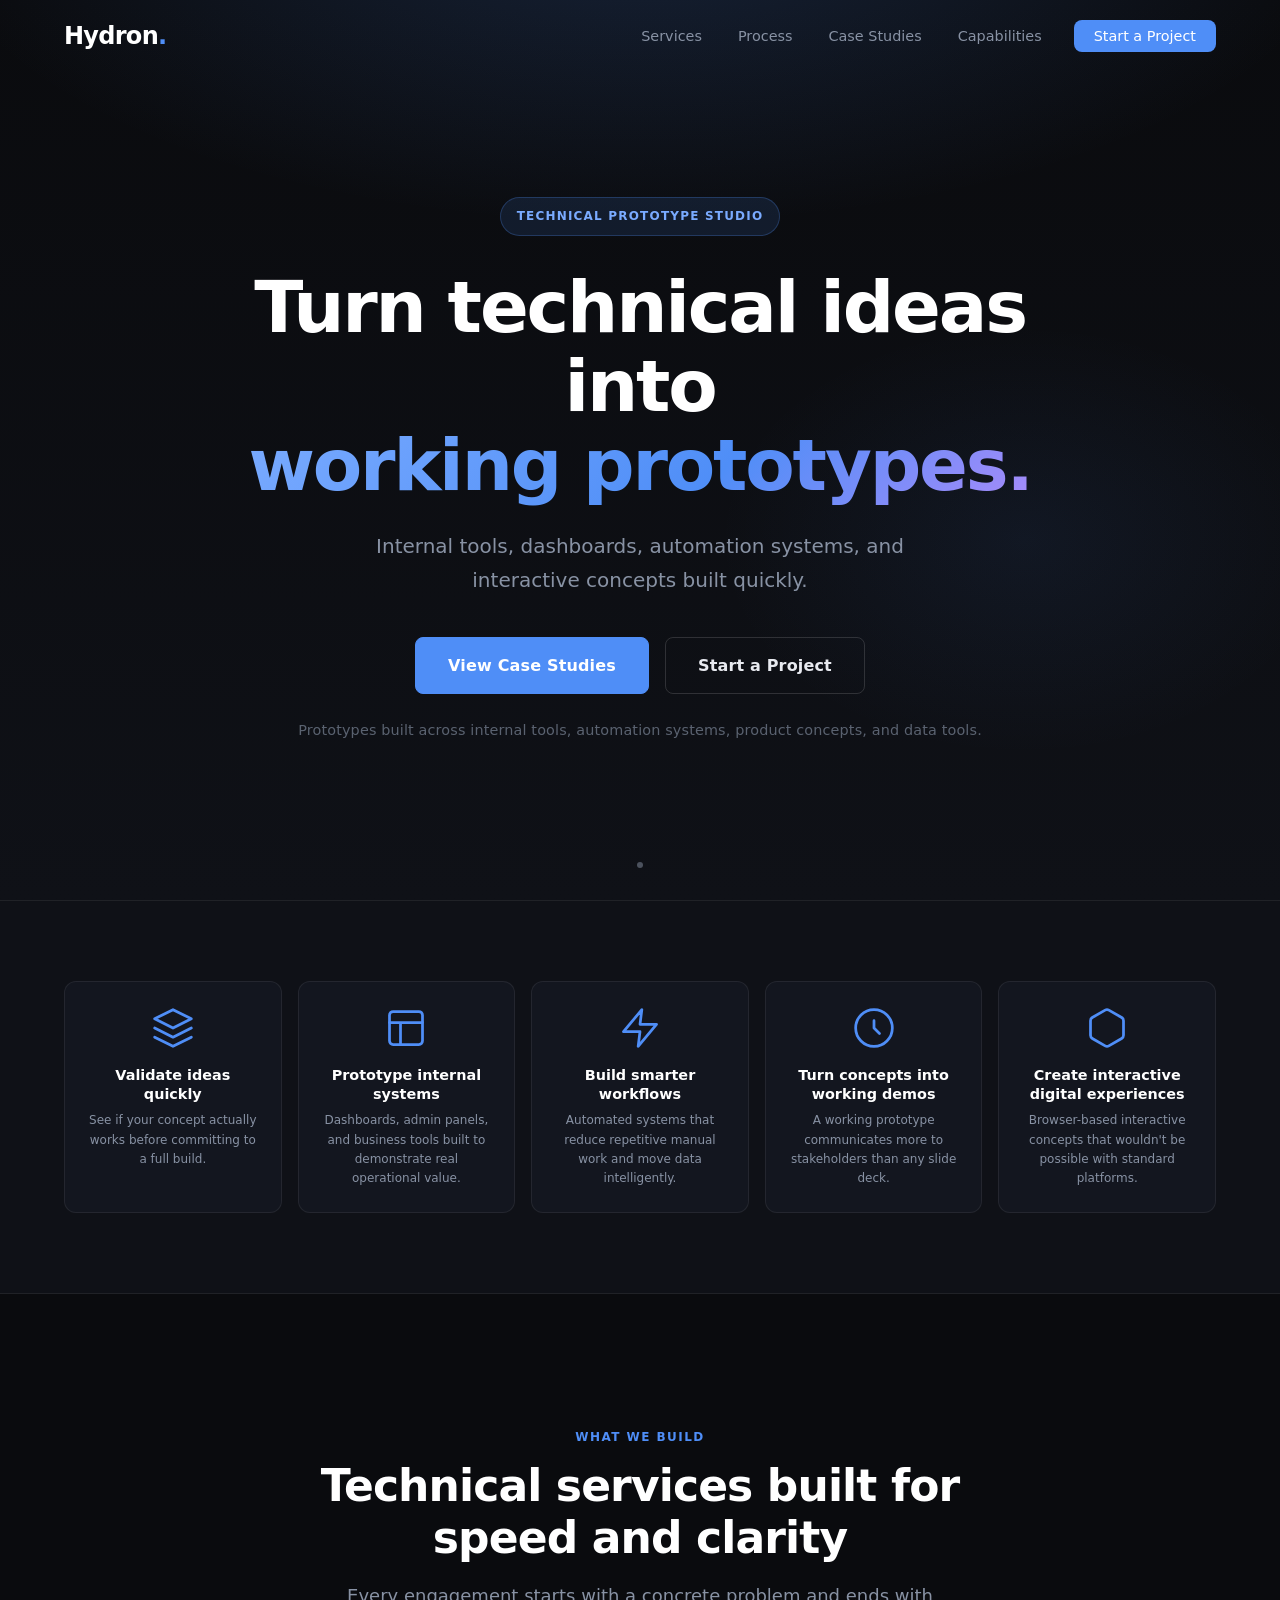
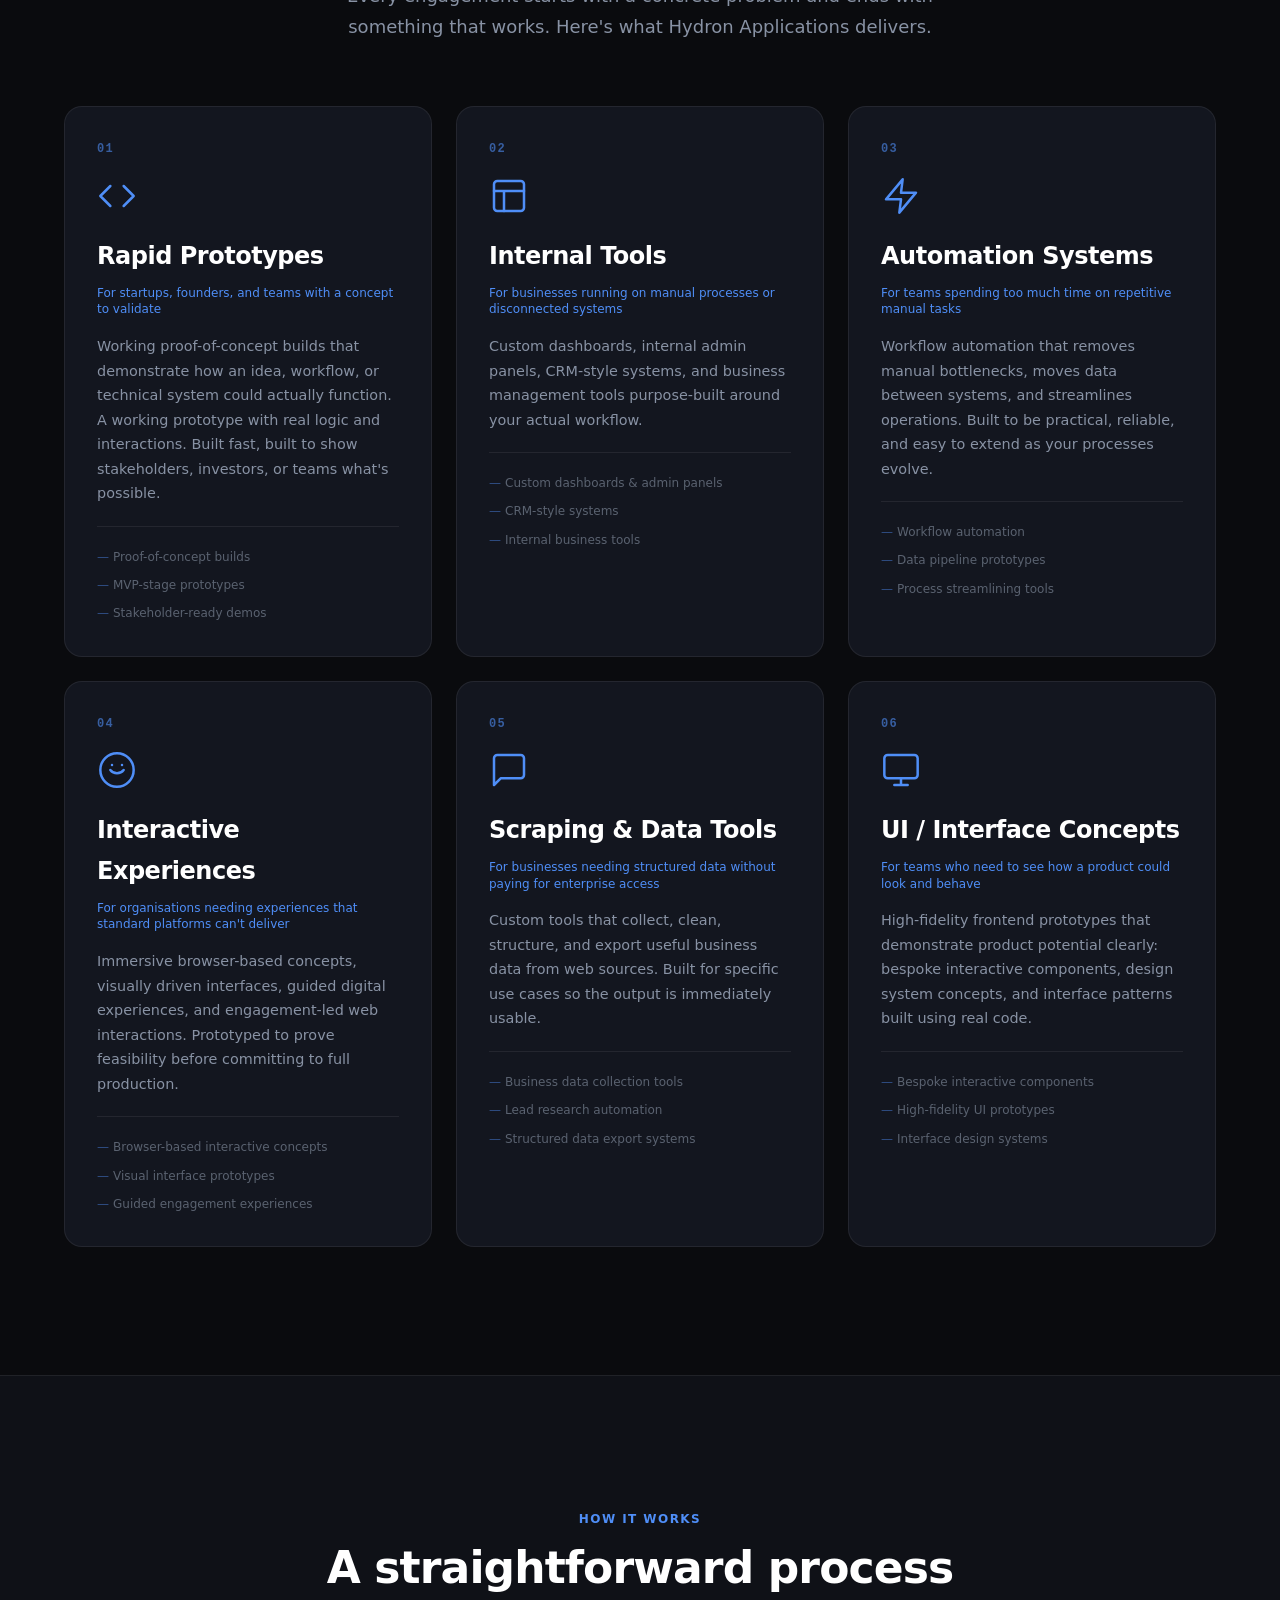
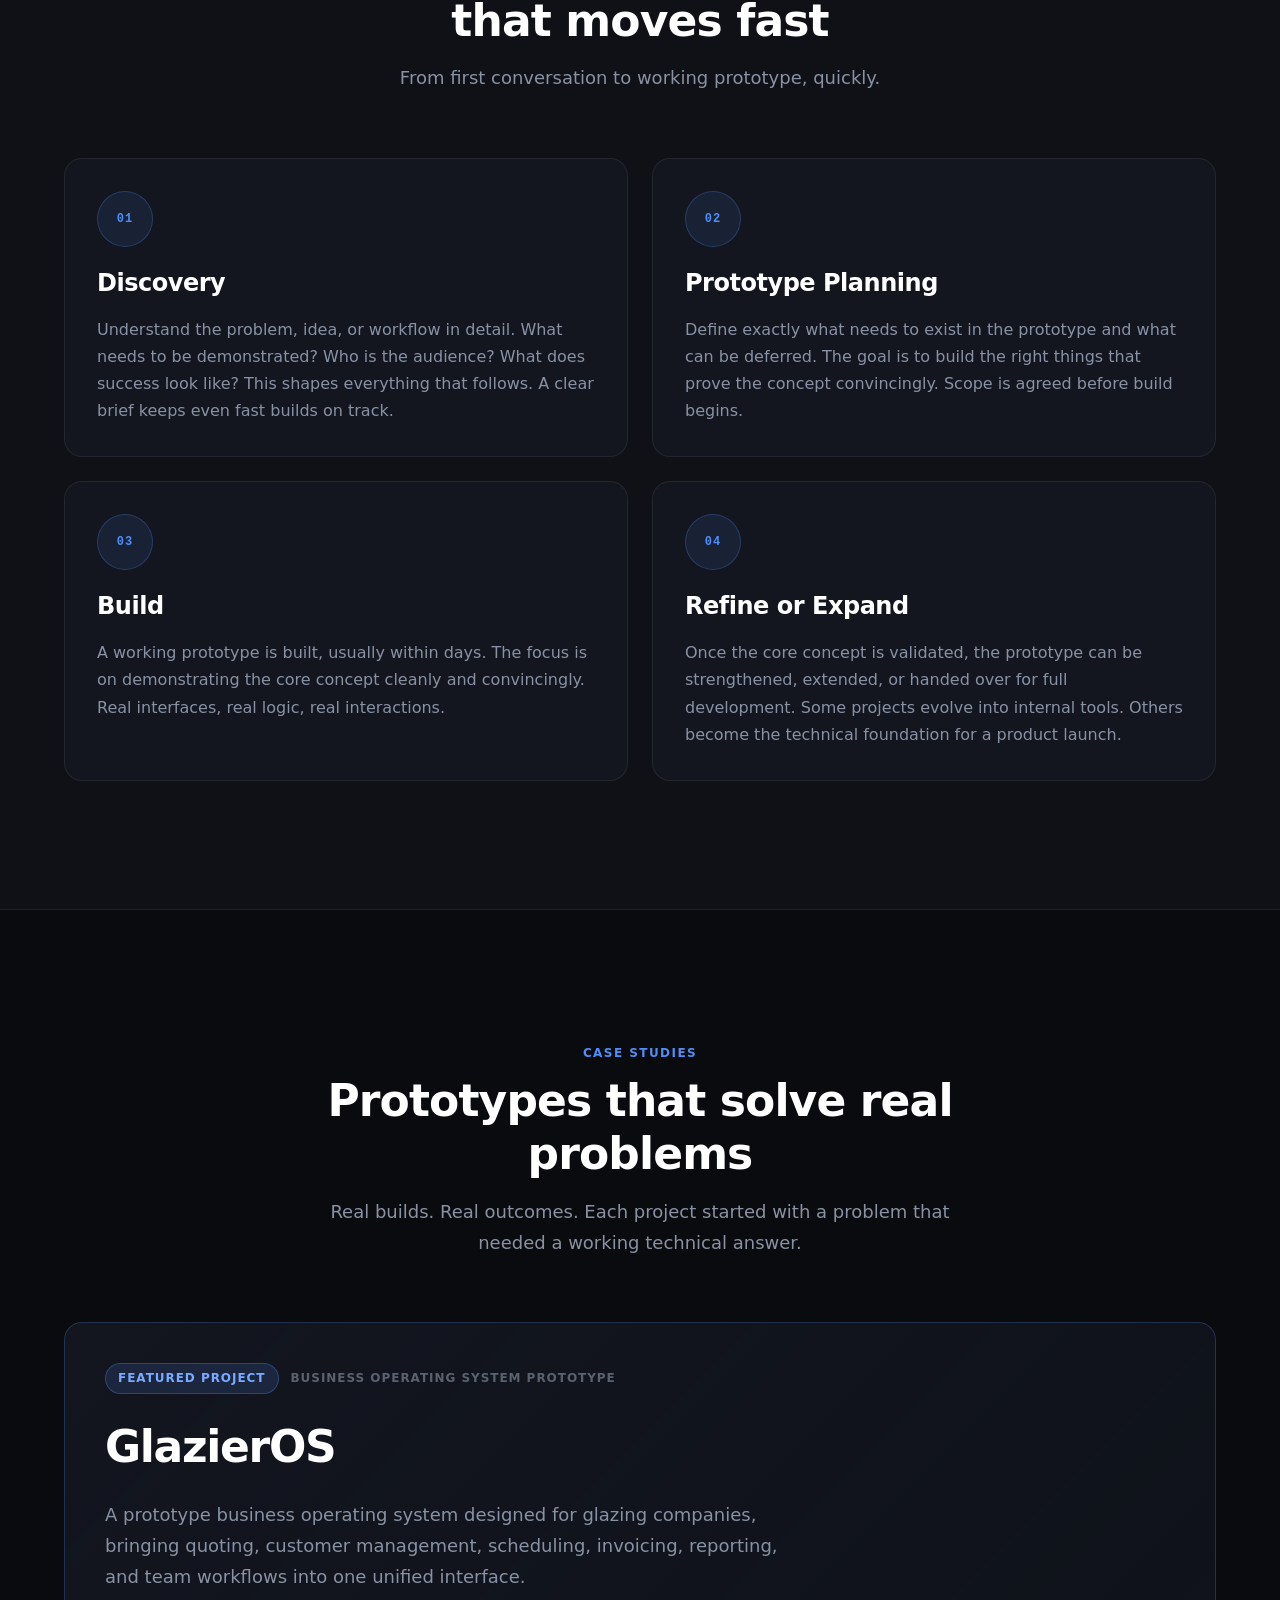
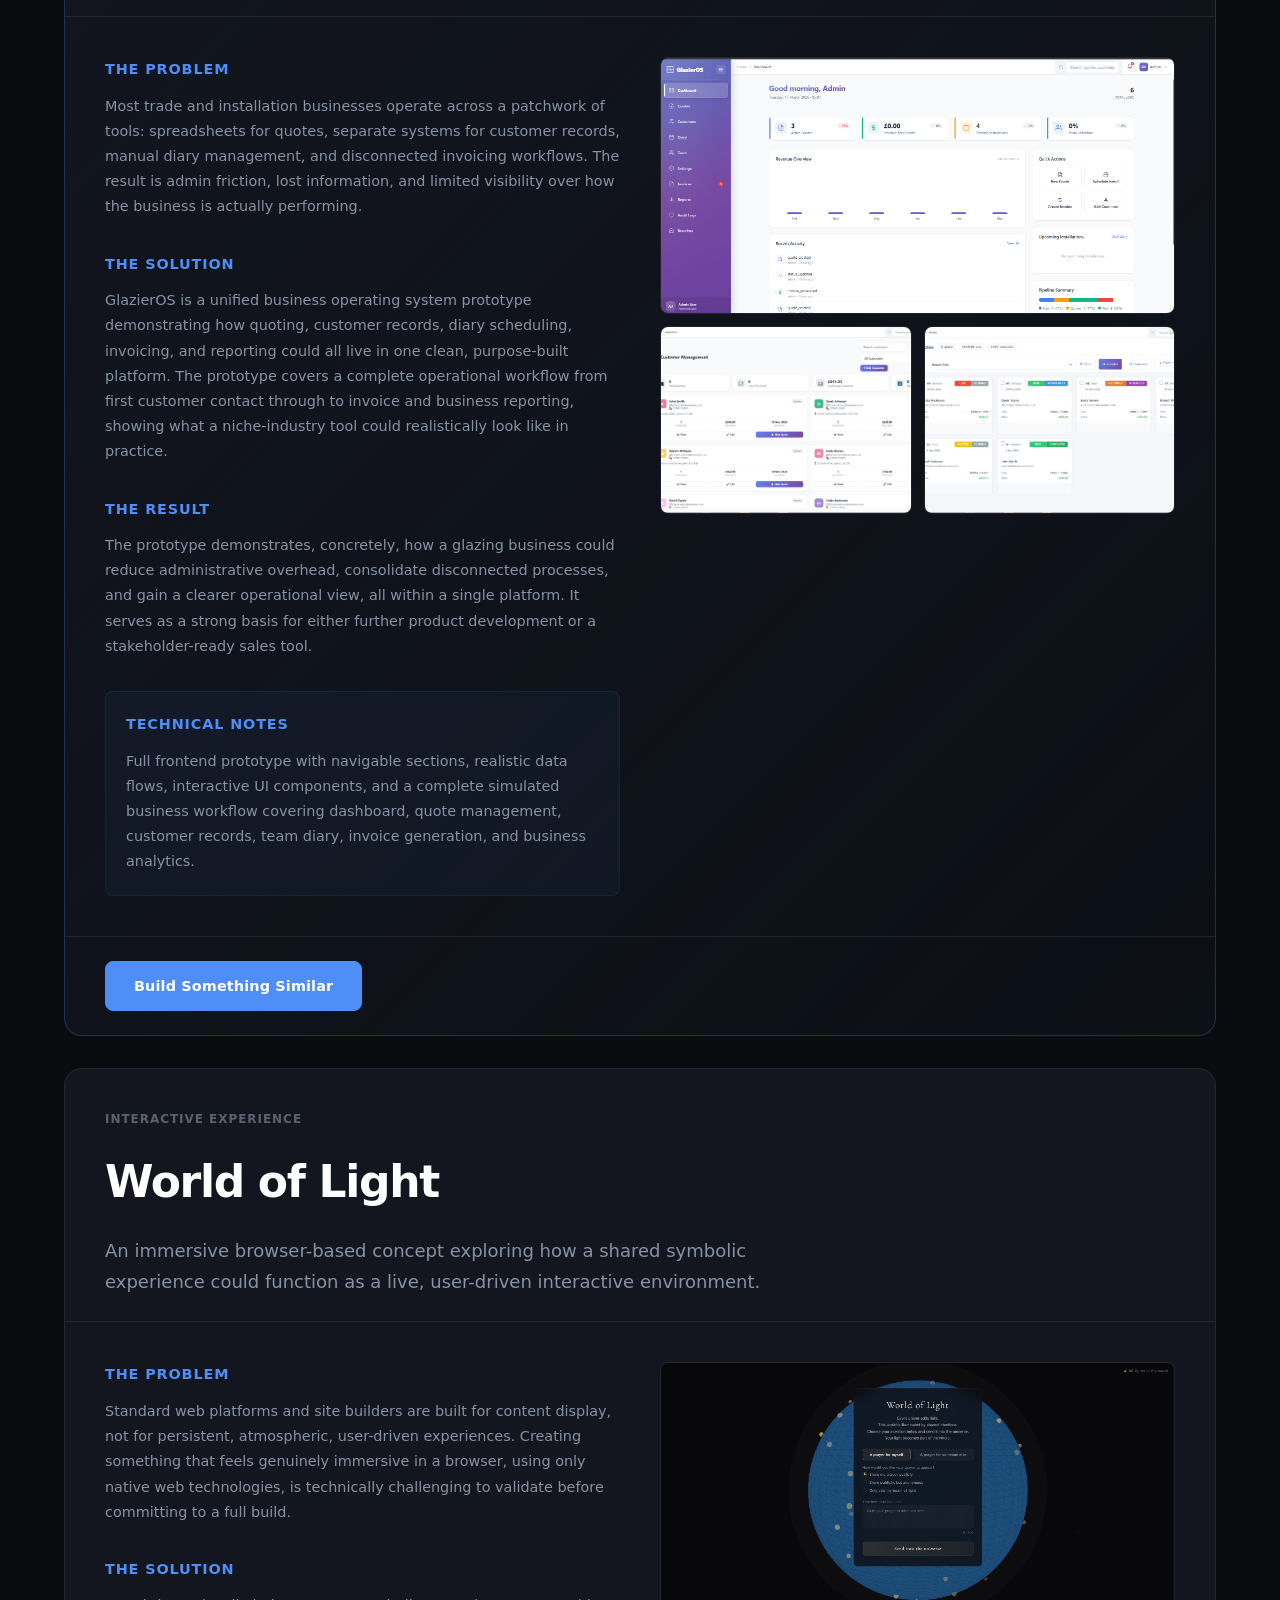
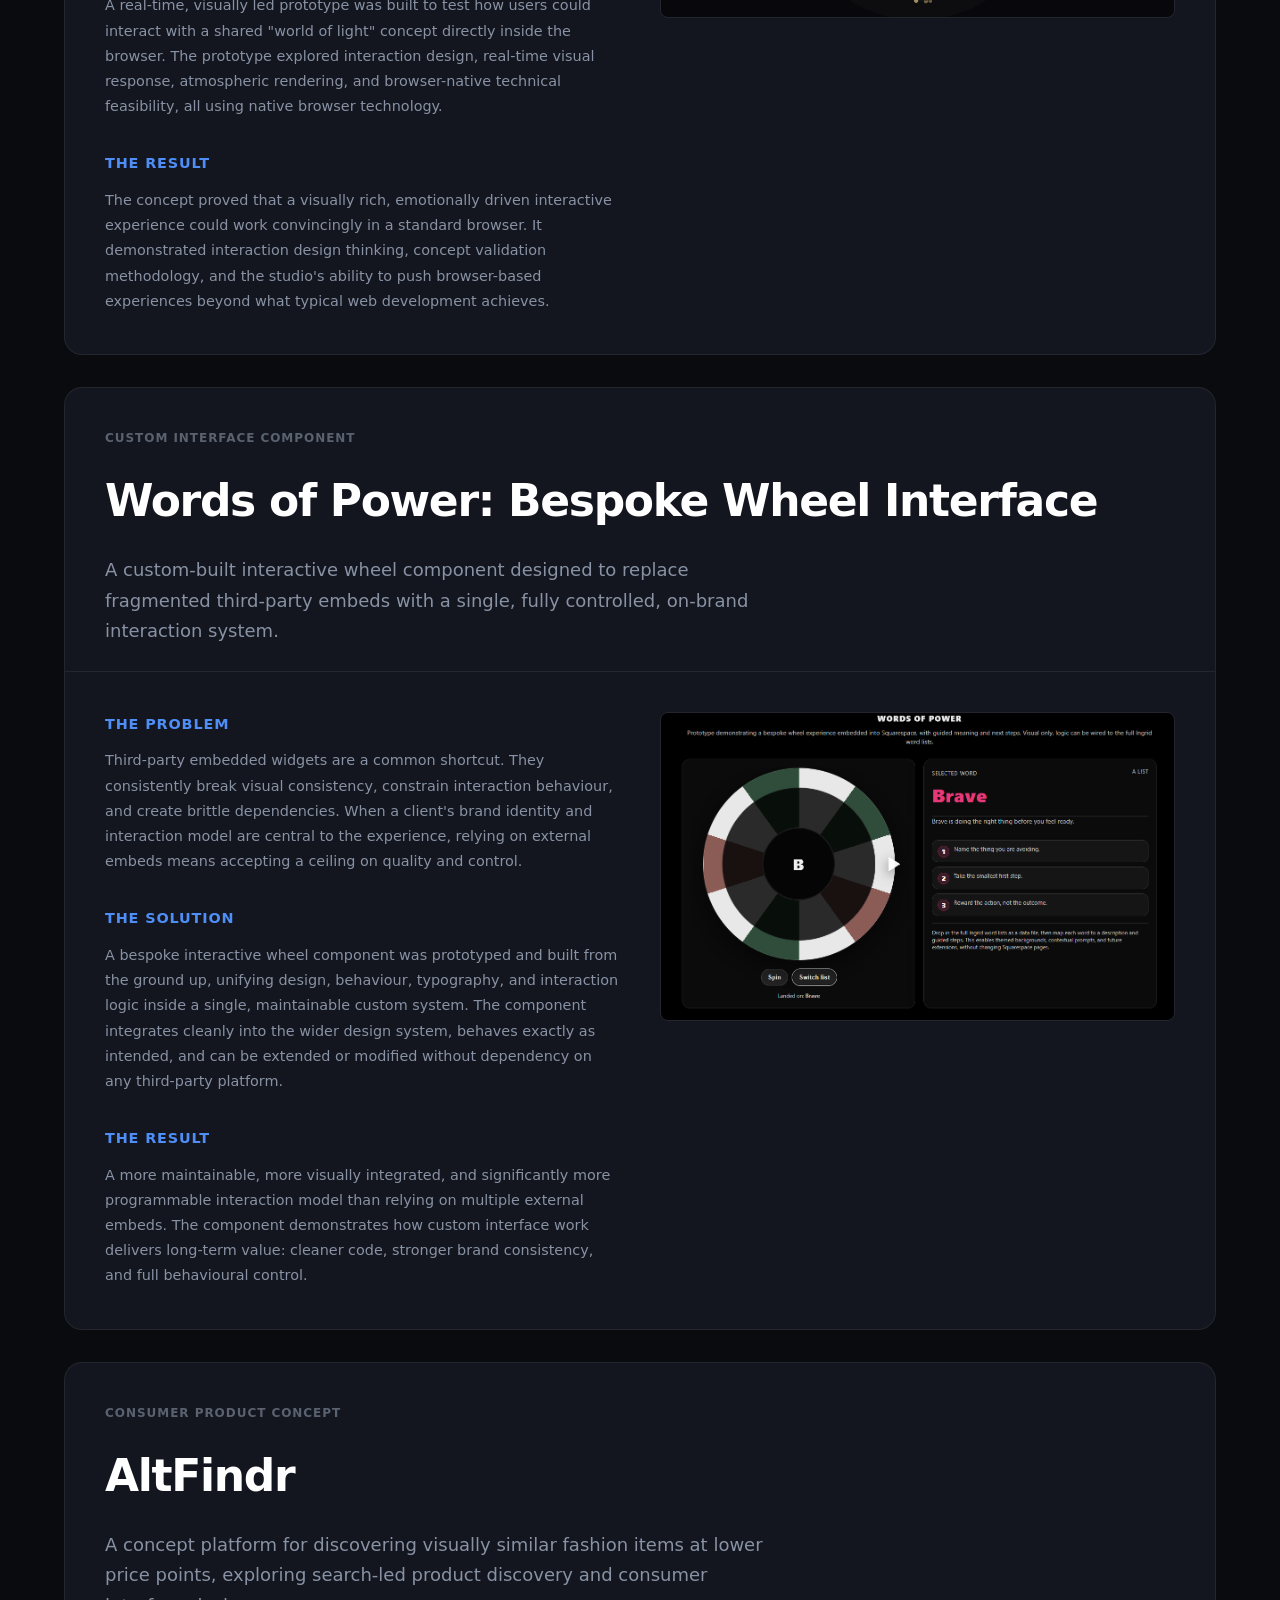
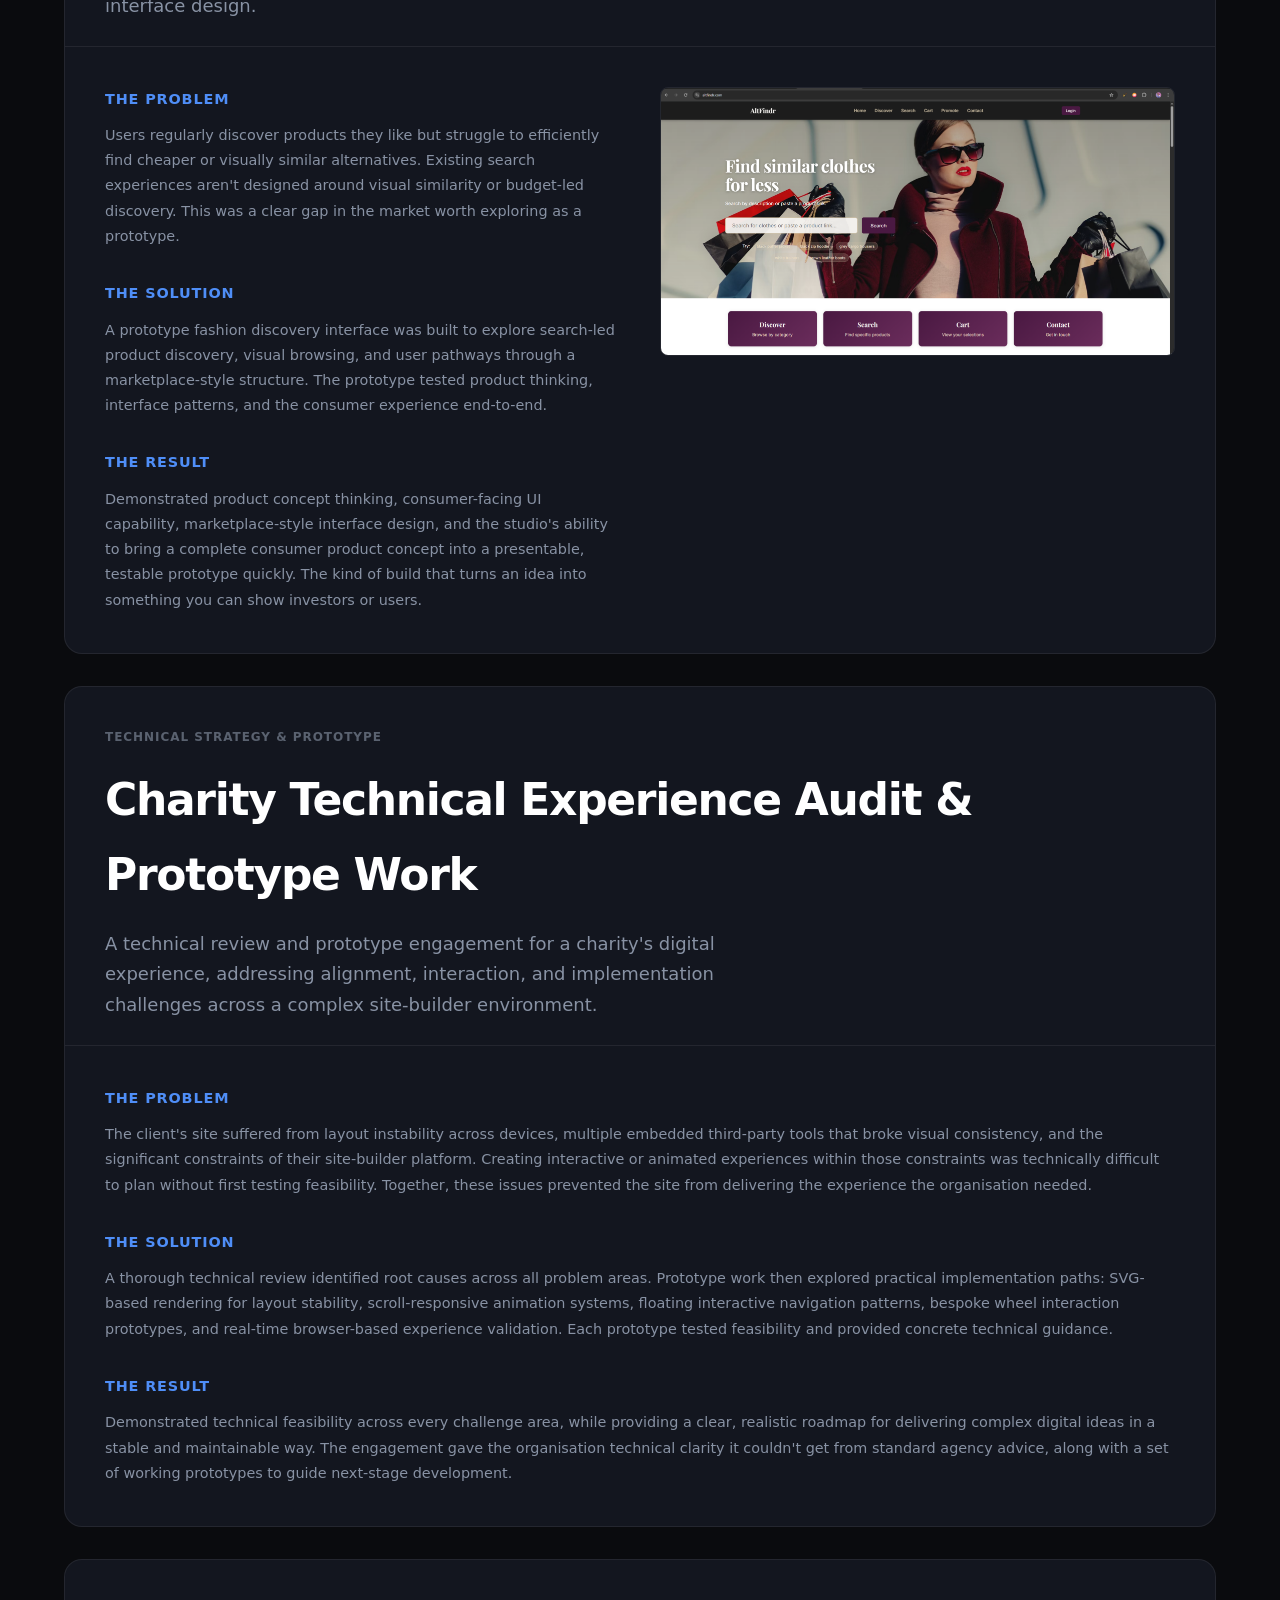
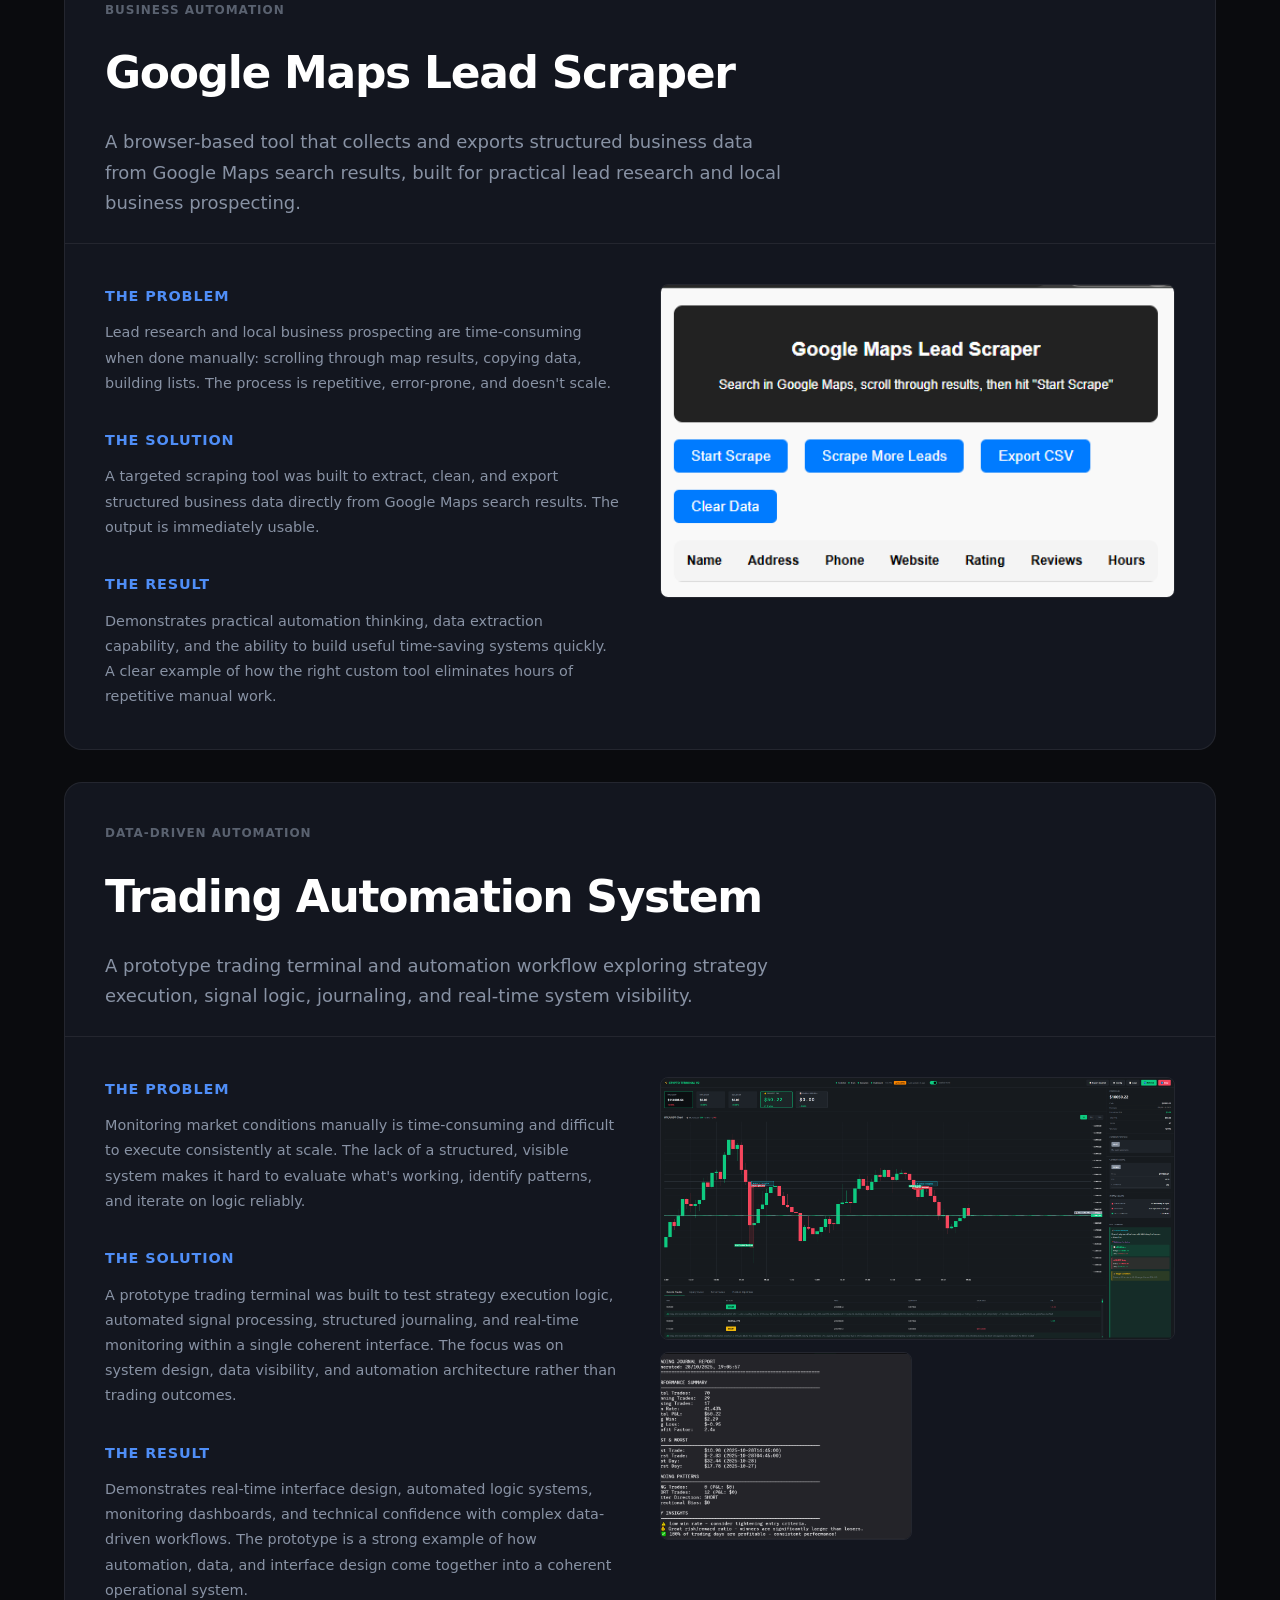
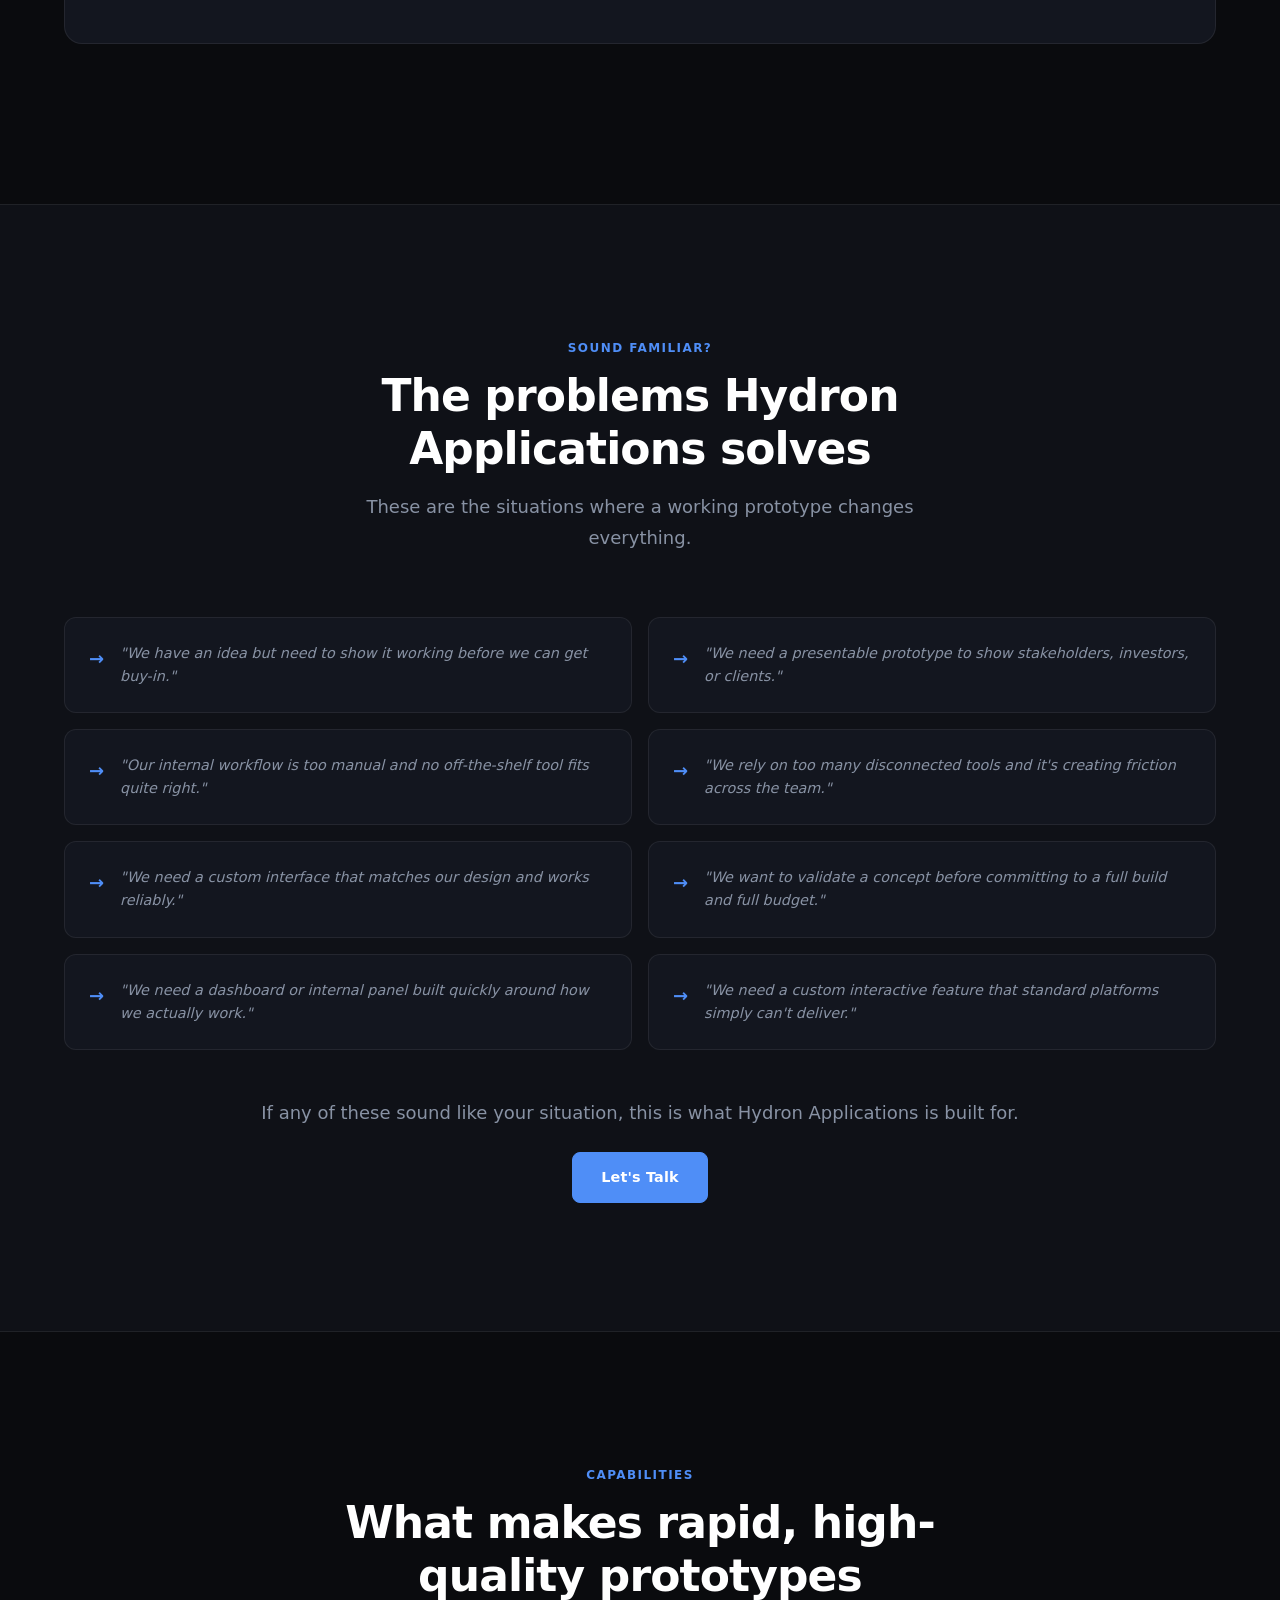
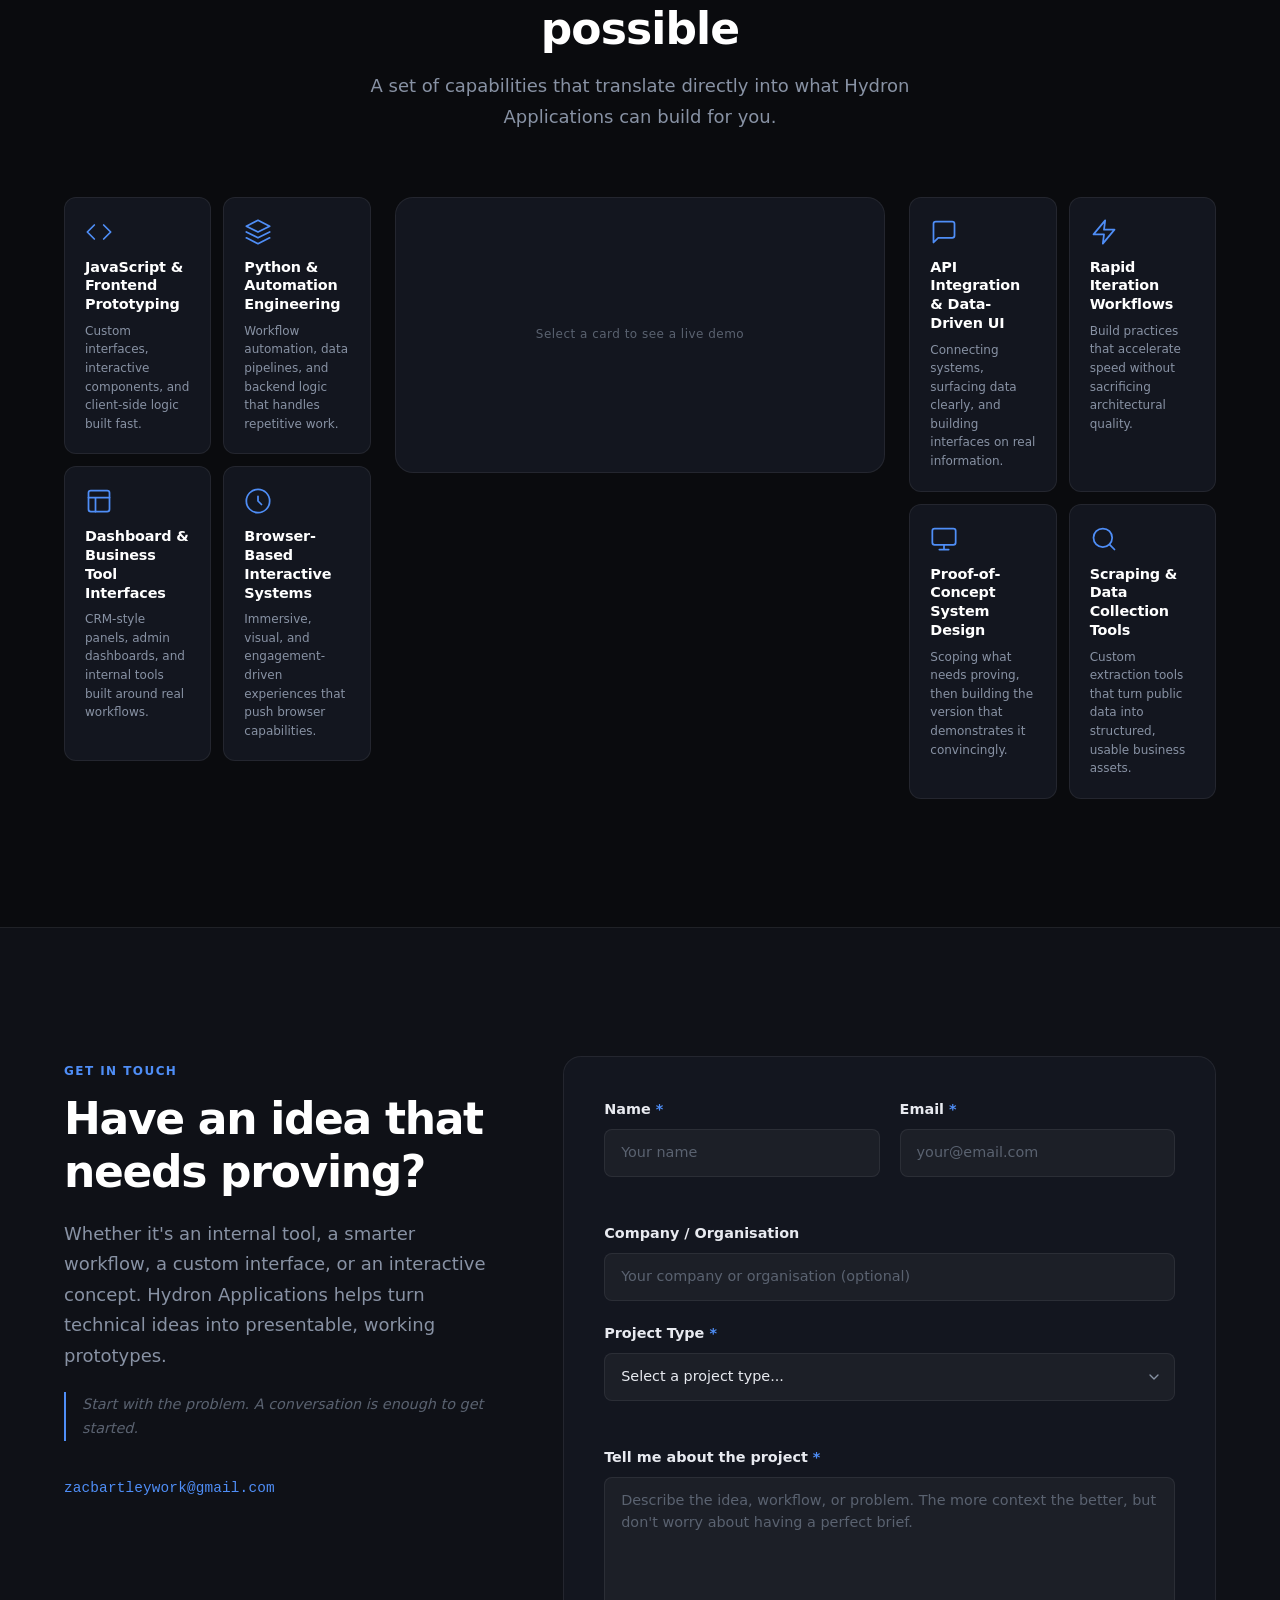
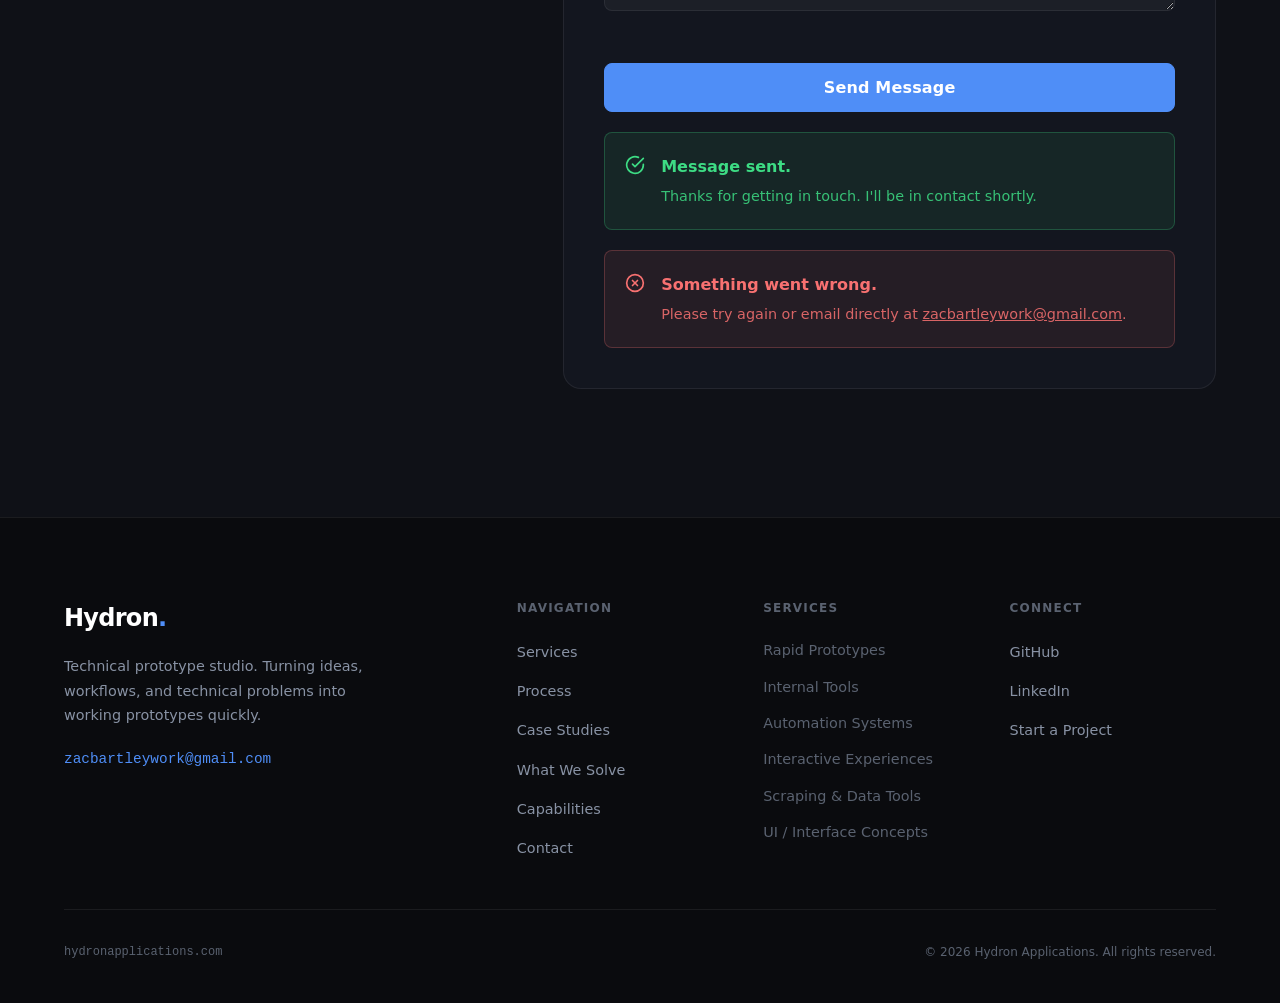
==== commit c270a3dd: "Update Formspree link, replace email, add favicon Co-authored-by: 0riceisnice0-hash <239276065+0rice" ====
--- a/index.html
+++ b/index.html
@@ -3,6 +3,10 @@
 <head>
   <meta charset="UTF-8" />
   <meta name="viewport" content="width=device-width, initial-scale=1.0" />
+
+  <!-- Favicon -->
+  <link rel="icon" type="image/svg+xml" href="assets/icons/favicon.svg" />
+  <link rel="apple-touch-icon" href="assets/icons/favicon.svg" />
 
   <!-- Primary SEO -->
   <title>Hydron Applications: Rapid Prototype &amp; Technical Studio</title>
@@ -35,7 +39,7 @@
     "description": "Technical prototype studio specialising in rapid software prototypes, internal tools, automation systems, and interactive web experiences.",
     "contactPoint": {
       "@type": "ContactPoint",
-      "email": "hello@hydronapplications.com",
+      "email": "zacbartleywork@gmail.com",
       "contactType": "customer support"
     }
   }
@@ -928,23 +932,17 @@
               Start with the problem. A conversation is enough to get started.
             </p>
             <div class="contact-details">
-              <a href="mailto:hello@hydronapplications.com" class="contact-email">
-                hello@hydronapplications.com
+              <a href="mailto:zacbartleywork@gmail.com" class="contact-email">
+                zacbartleywork@gmail.com
               </a>
             </div>
           </div>
 
           <div class="contact-form-wrap reveal-up">
-            <!--
-              FORMSPREE CONTACT FORM
-              Replace "YOUR_FORM_ID" in the action URL with your actual Formspree form ID.
-              Example: https://formspree.io/f/abcdefgh
-              Sign up at https://formspree.io to get your form ID.
-            -->
             <form
               id="contact-form"
               class="contact-form"
-              action="https://formspree.io/f/YOUR_FORM_ID"
+              action="https://formspree.io/f/xdawpeew"
               method="POST"
               novalidate
             >
@@ -1034,7 +1032,7 @@
                 <svg width="28" height="28" viewBox="0 0 24 24" fill="none" stroke="currentColor" stroke-width="2" stroke-linecap="round" stroke-linejoin="round" aria-hidden="true"><circle cx="12" cy="12" r="10"/><line x1="15" y1="9" x2="9" y2="15"/><line x1="9" y1="9" x2="15" y2="15"/></svg>
                 <div>
                   <strong>Something went wrong.</strong>
-                  <p>Please try again or email directly at <a href="mailto:hello@hydronapplications.com">hello@hydronapplications.com</a>.</p>
+                  <p>Please try again or email directly at <a href="mailto:zacbartleywork@gmail.com">zacbartleywork@gmail.com</a>.</p>
                 </div>
               </div>
 
@@ -1063,7 +1061,7 @@
             into working prototypes quickly.
           </p>
           <p class="footer-contact-email">
-            <a href="mailto:hello@hydronapplications.com">hello@hydronapplications.com</a>
+            <a href="mailto:zacbartleywork@gmail.com">zacbartleywork@gmail.com</a>
           </p>
         </div>
 
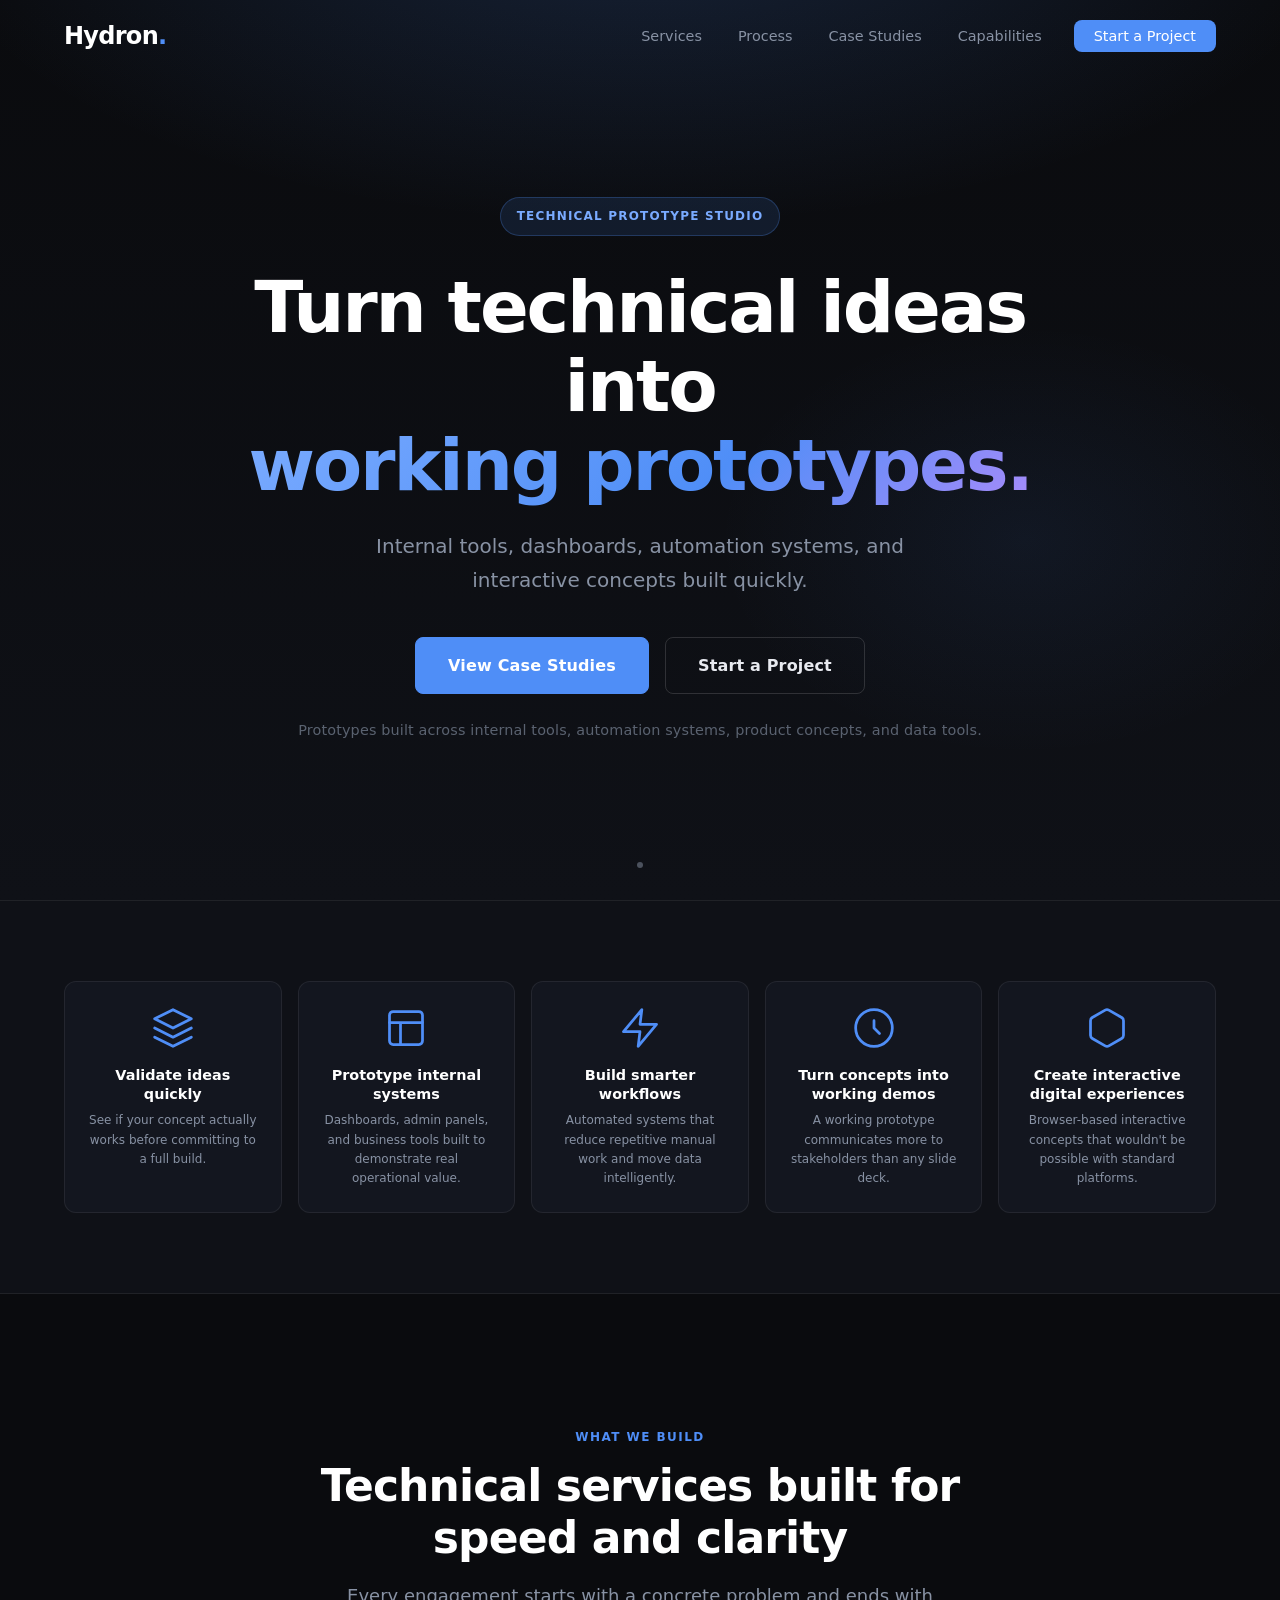
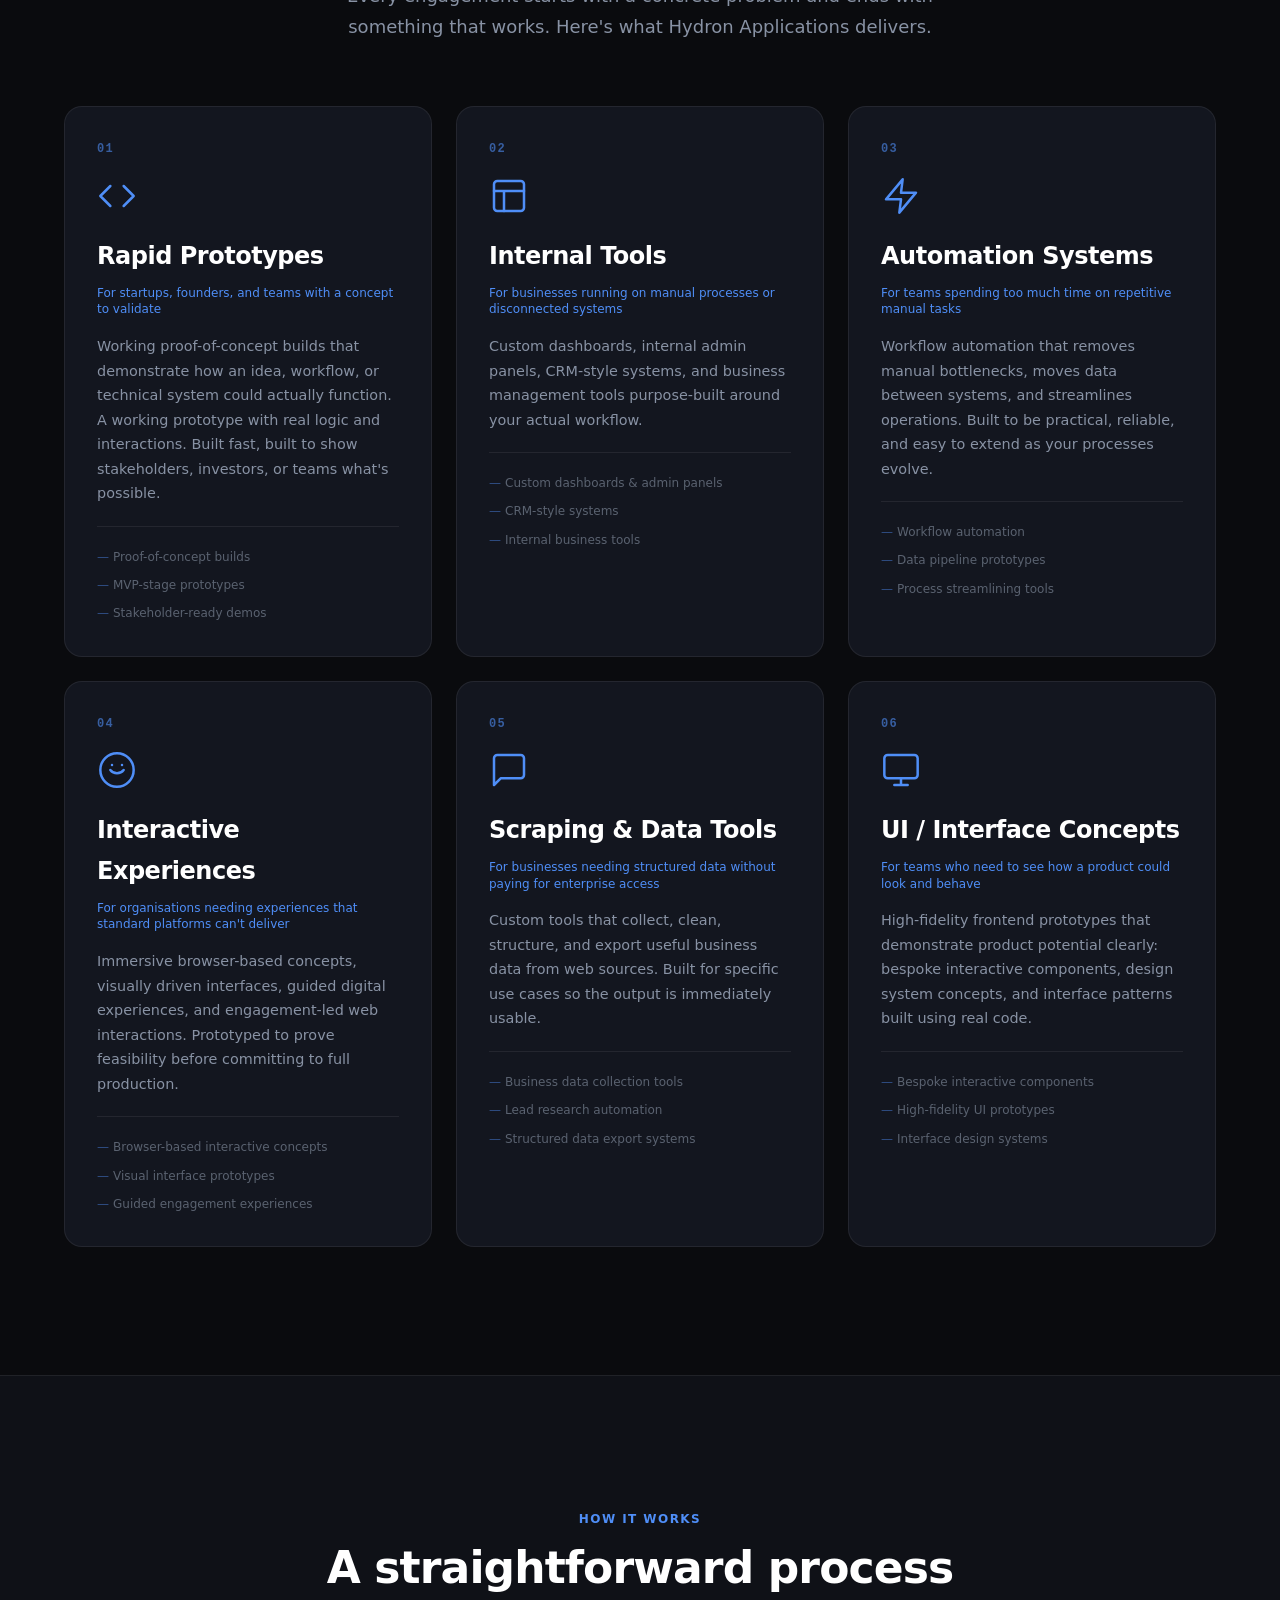
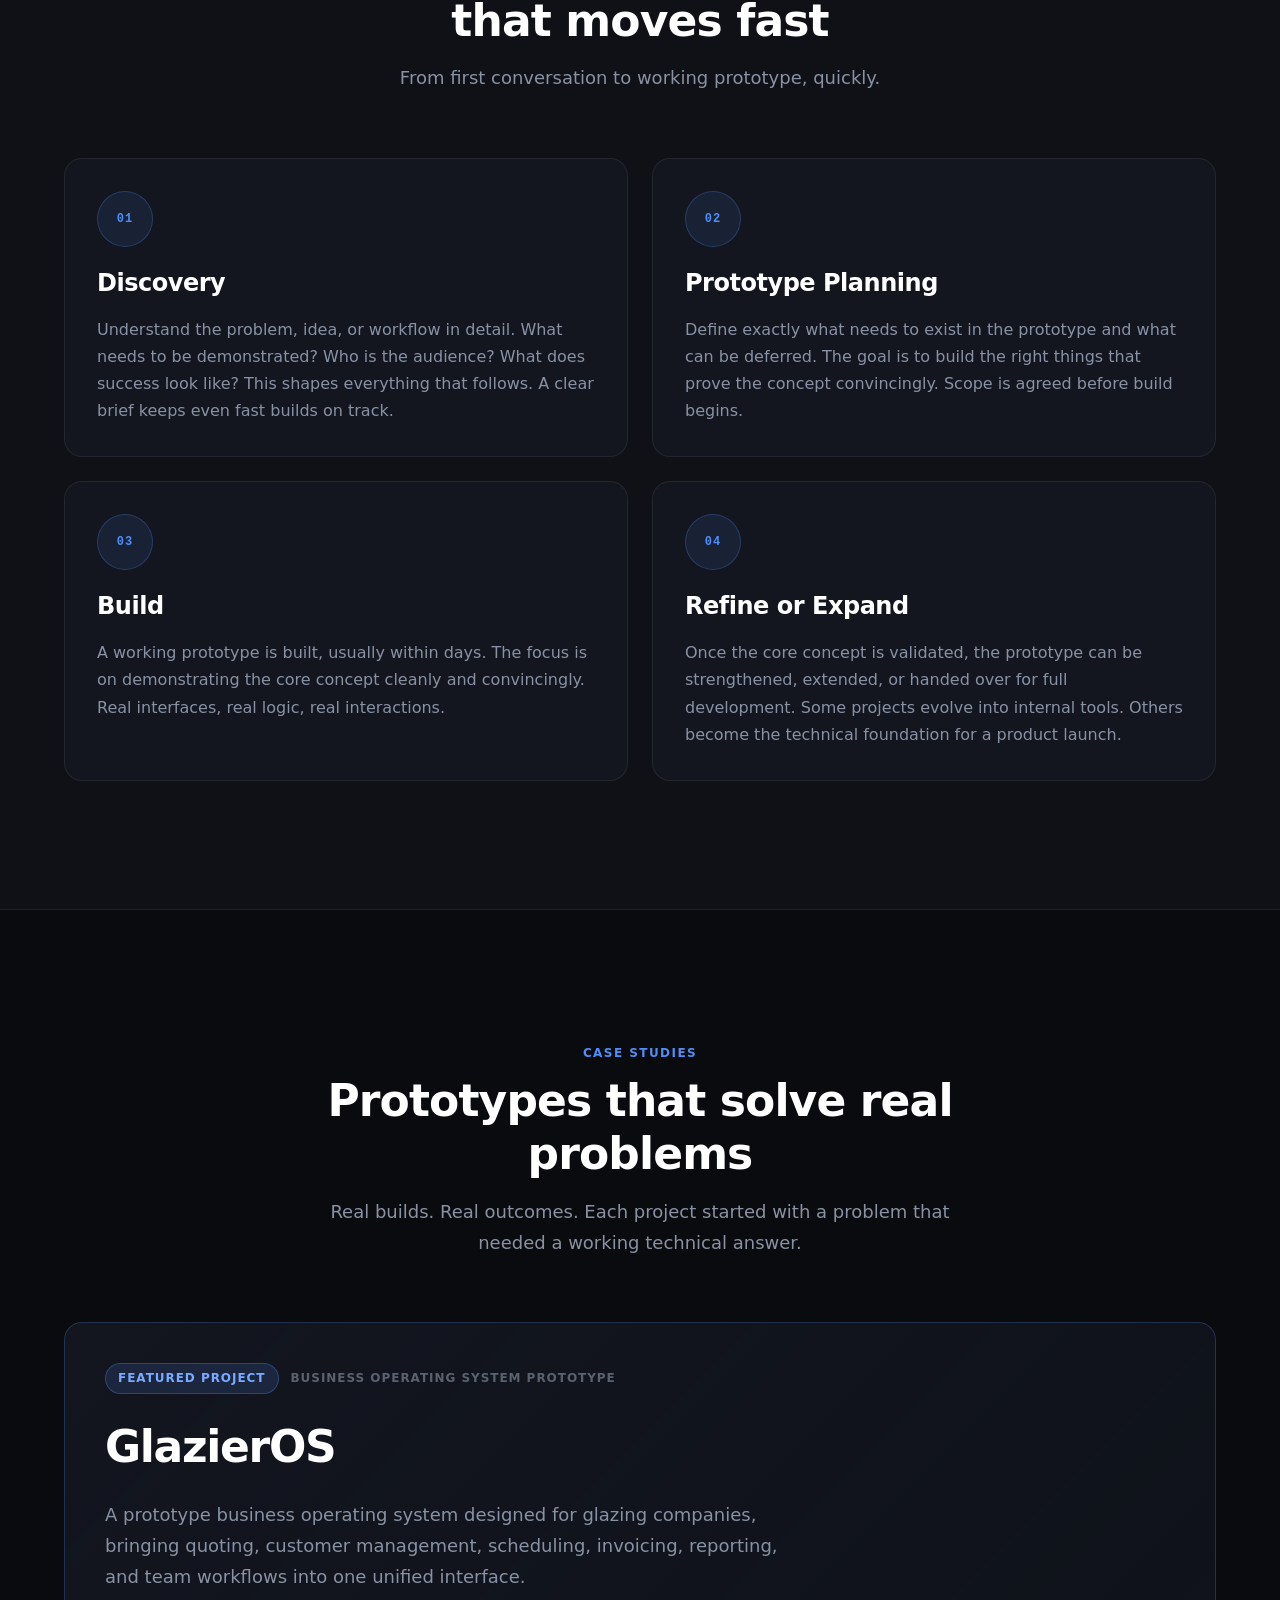
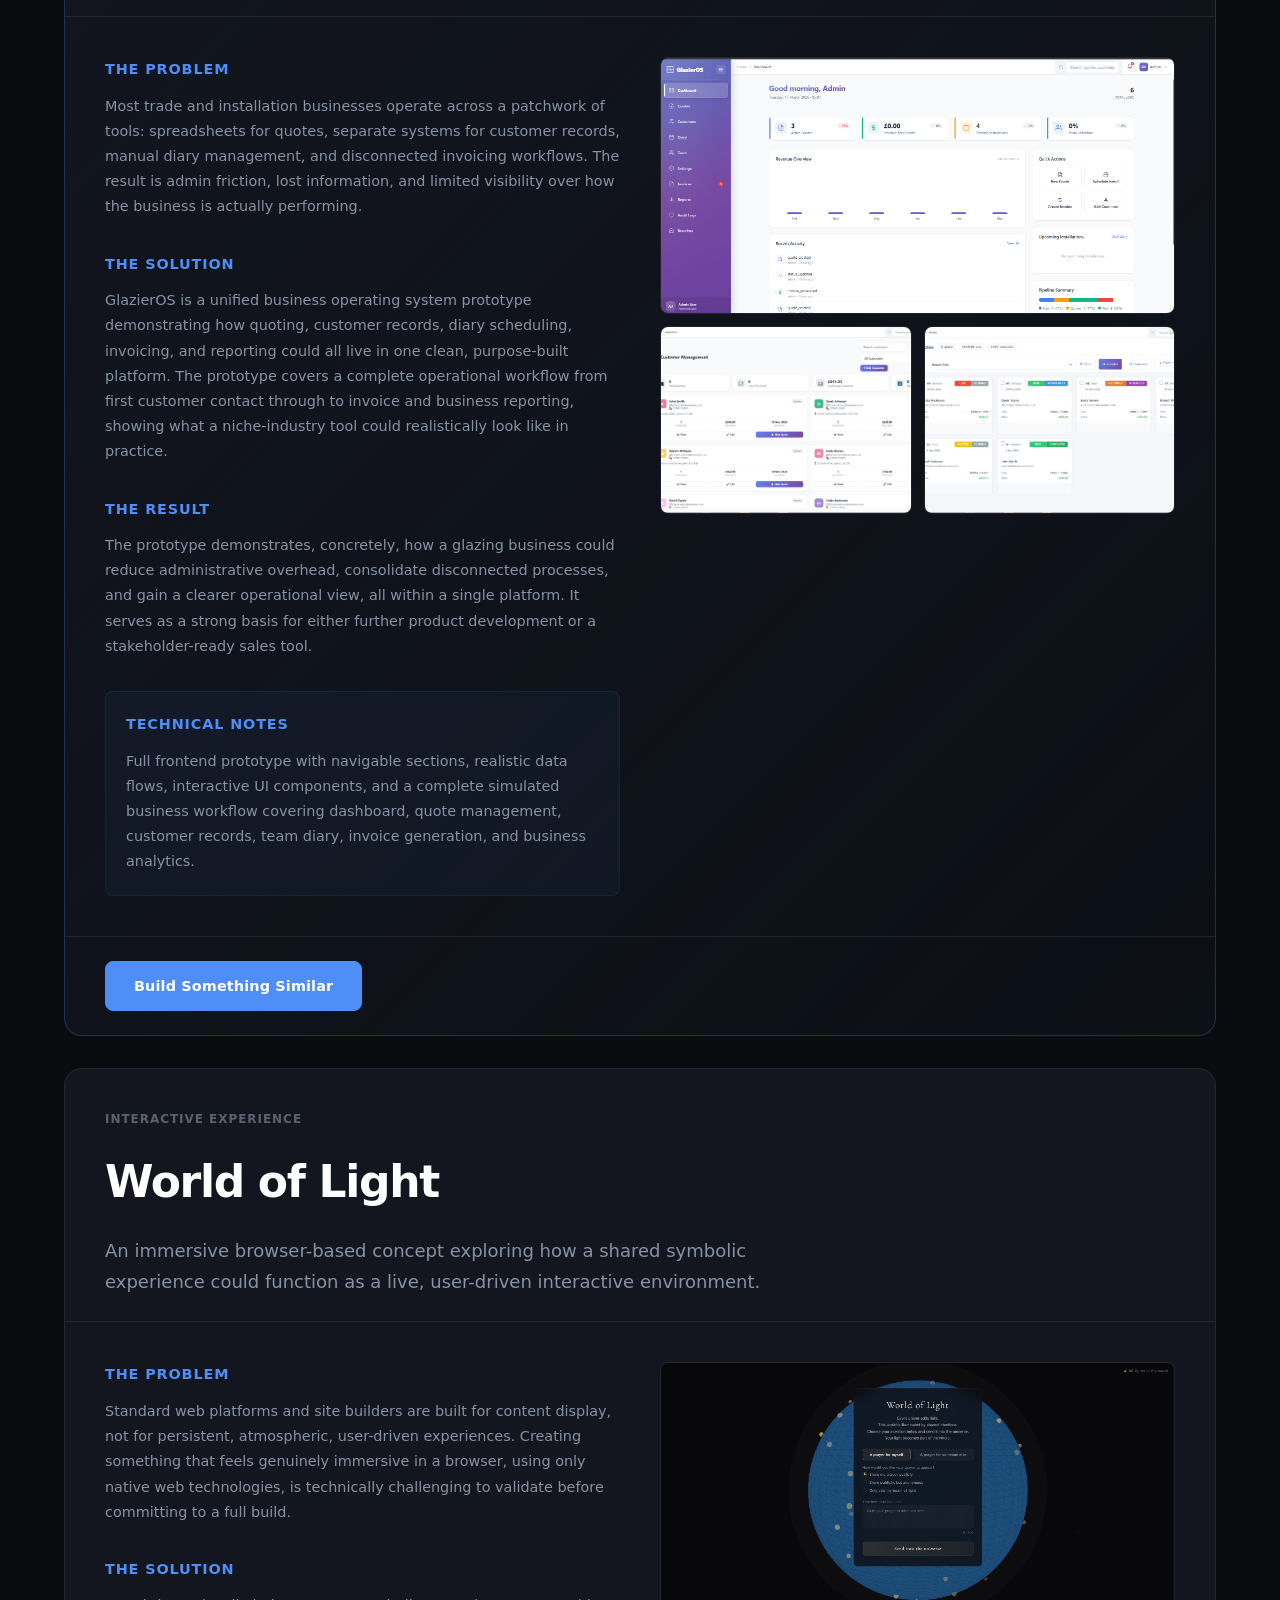
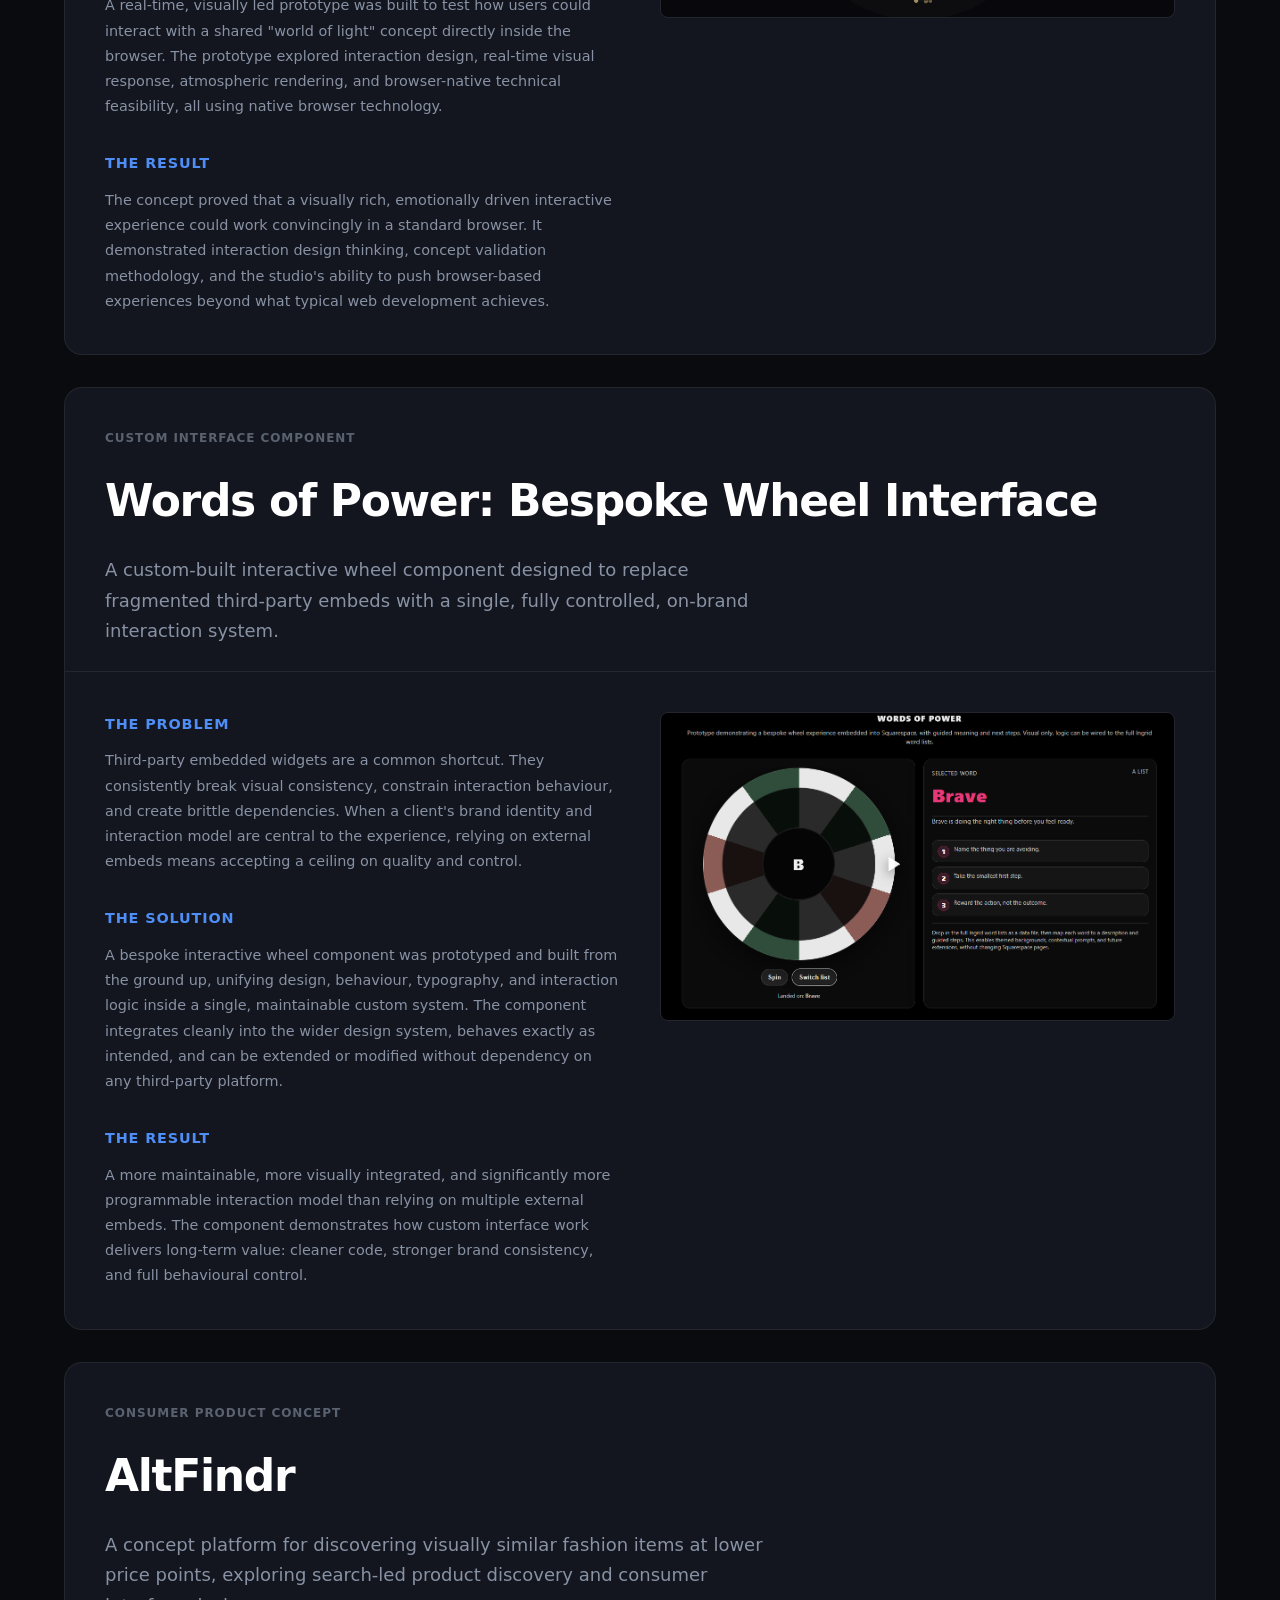
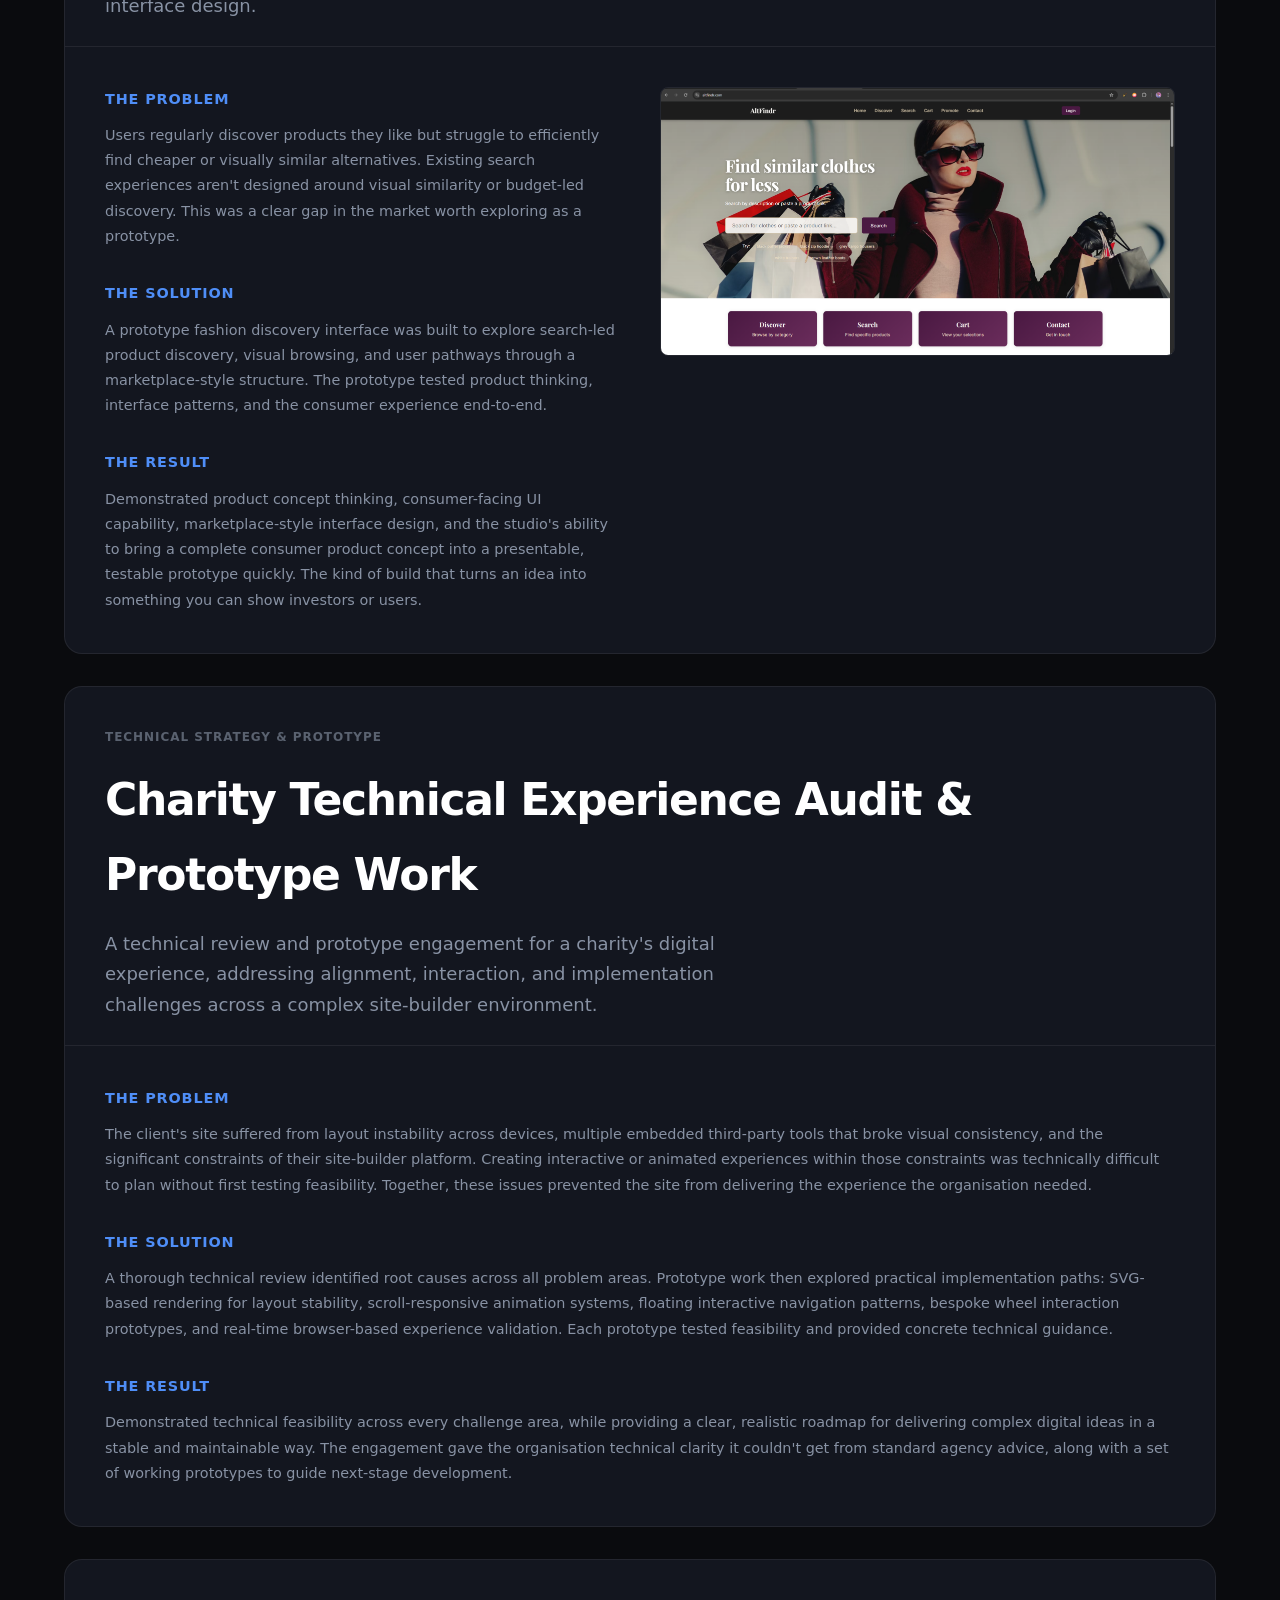
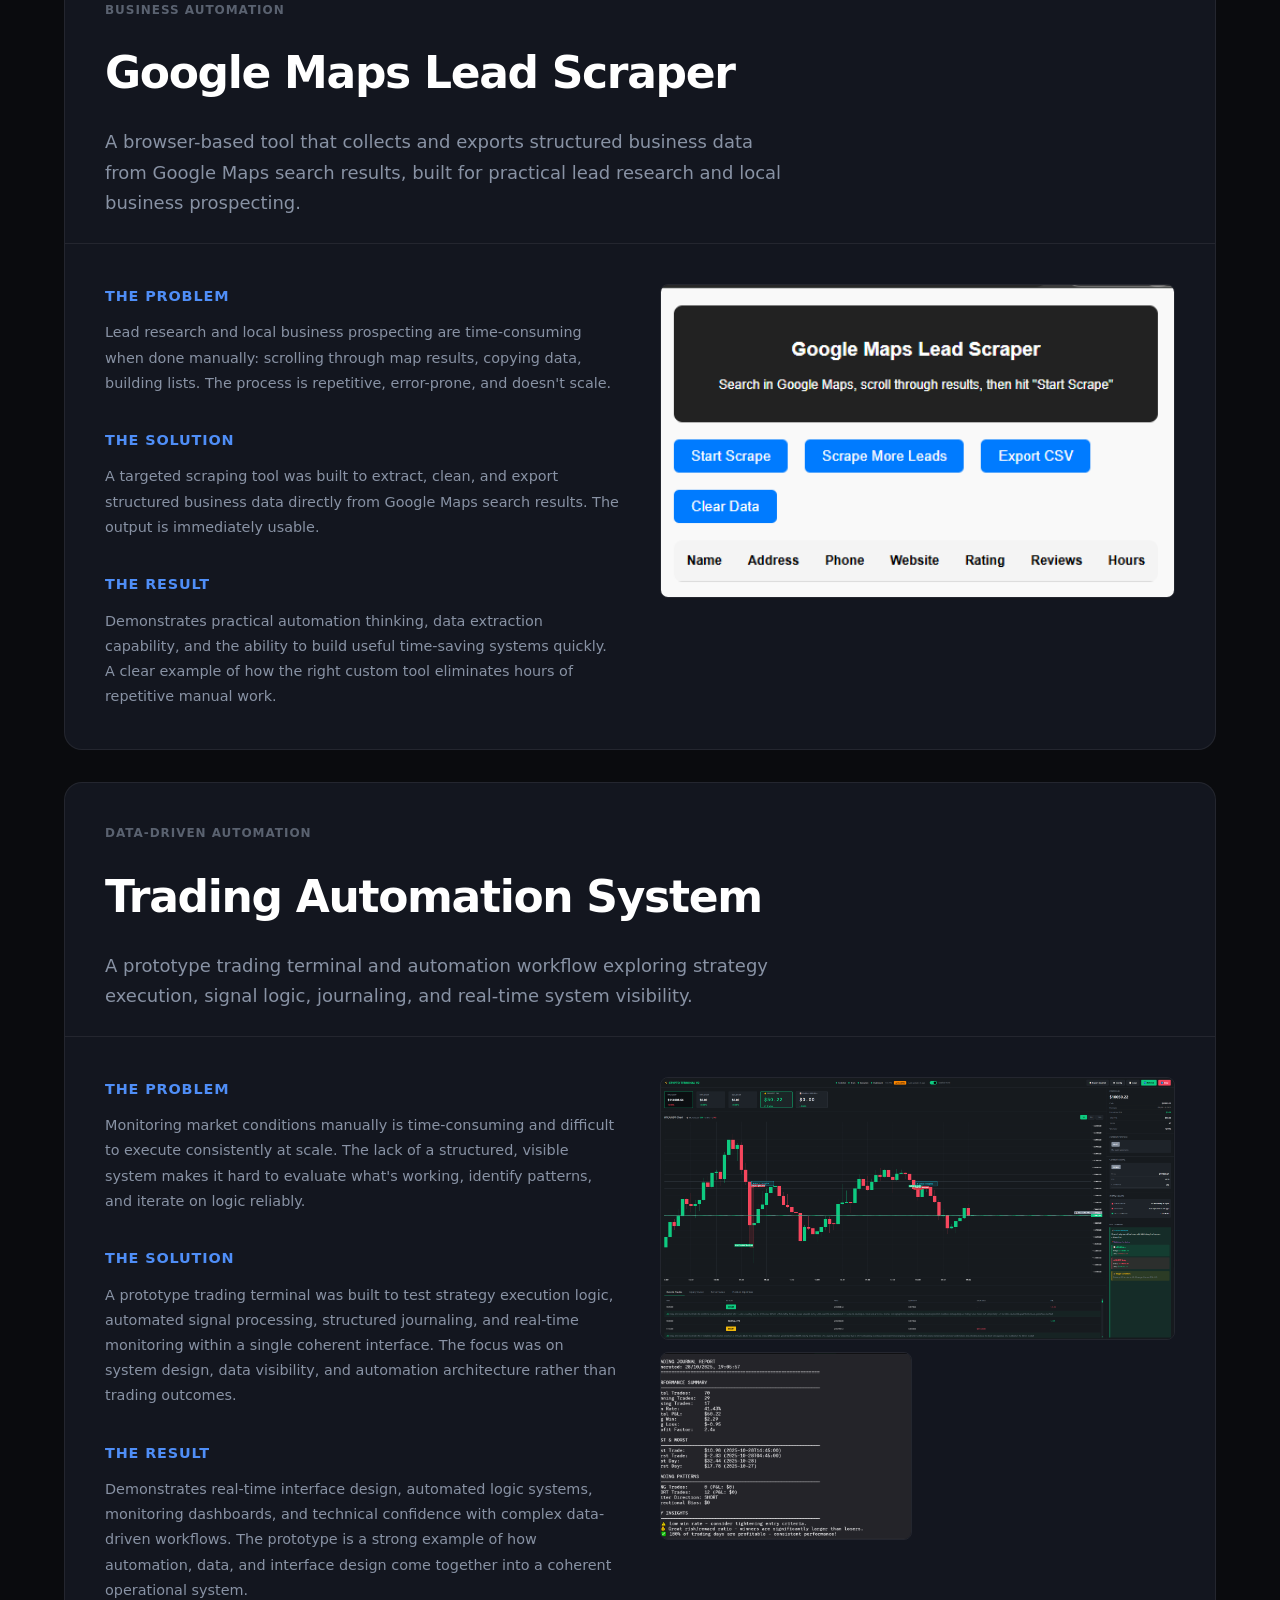
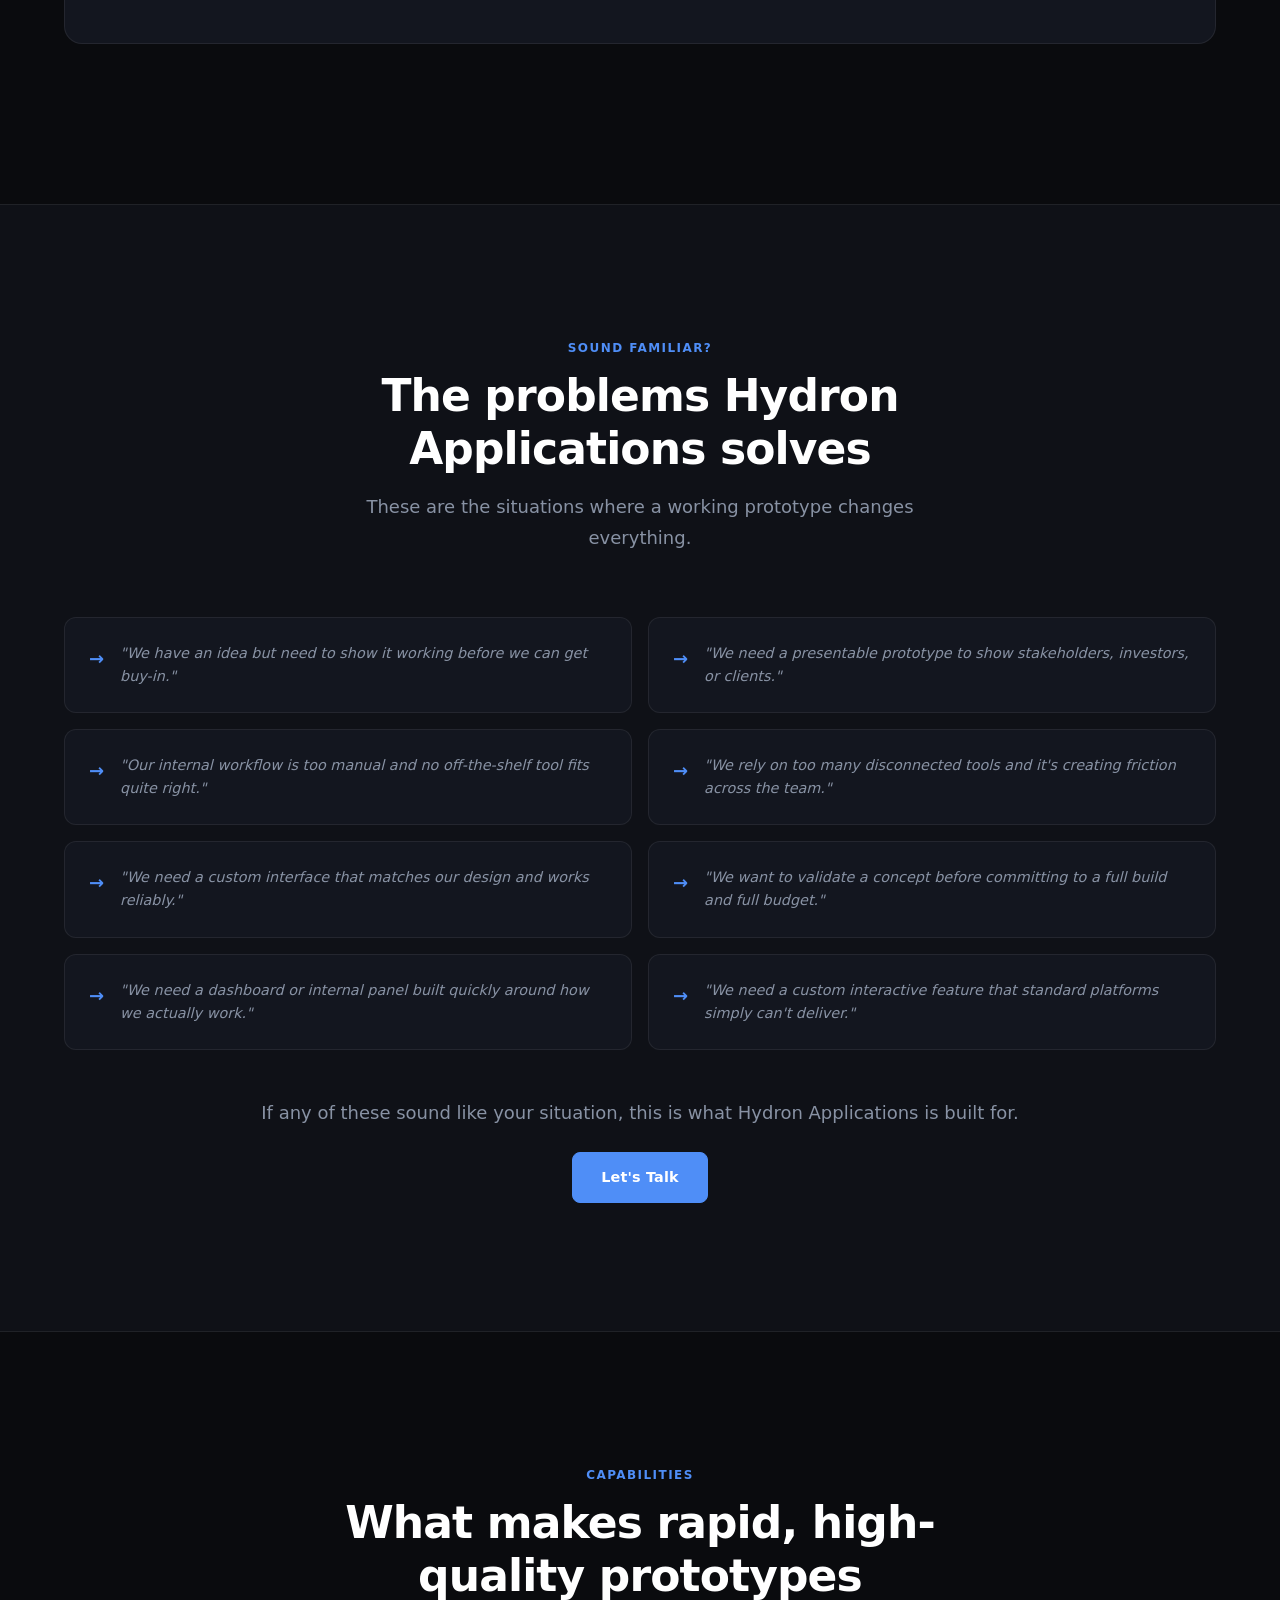
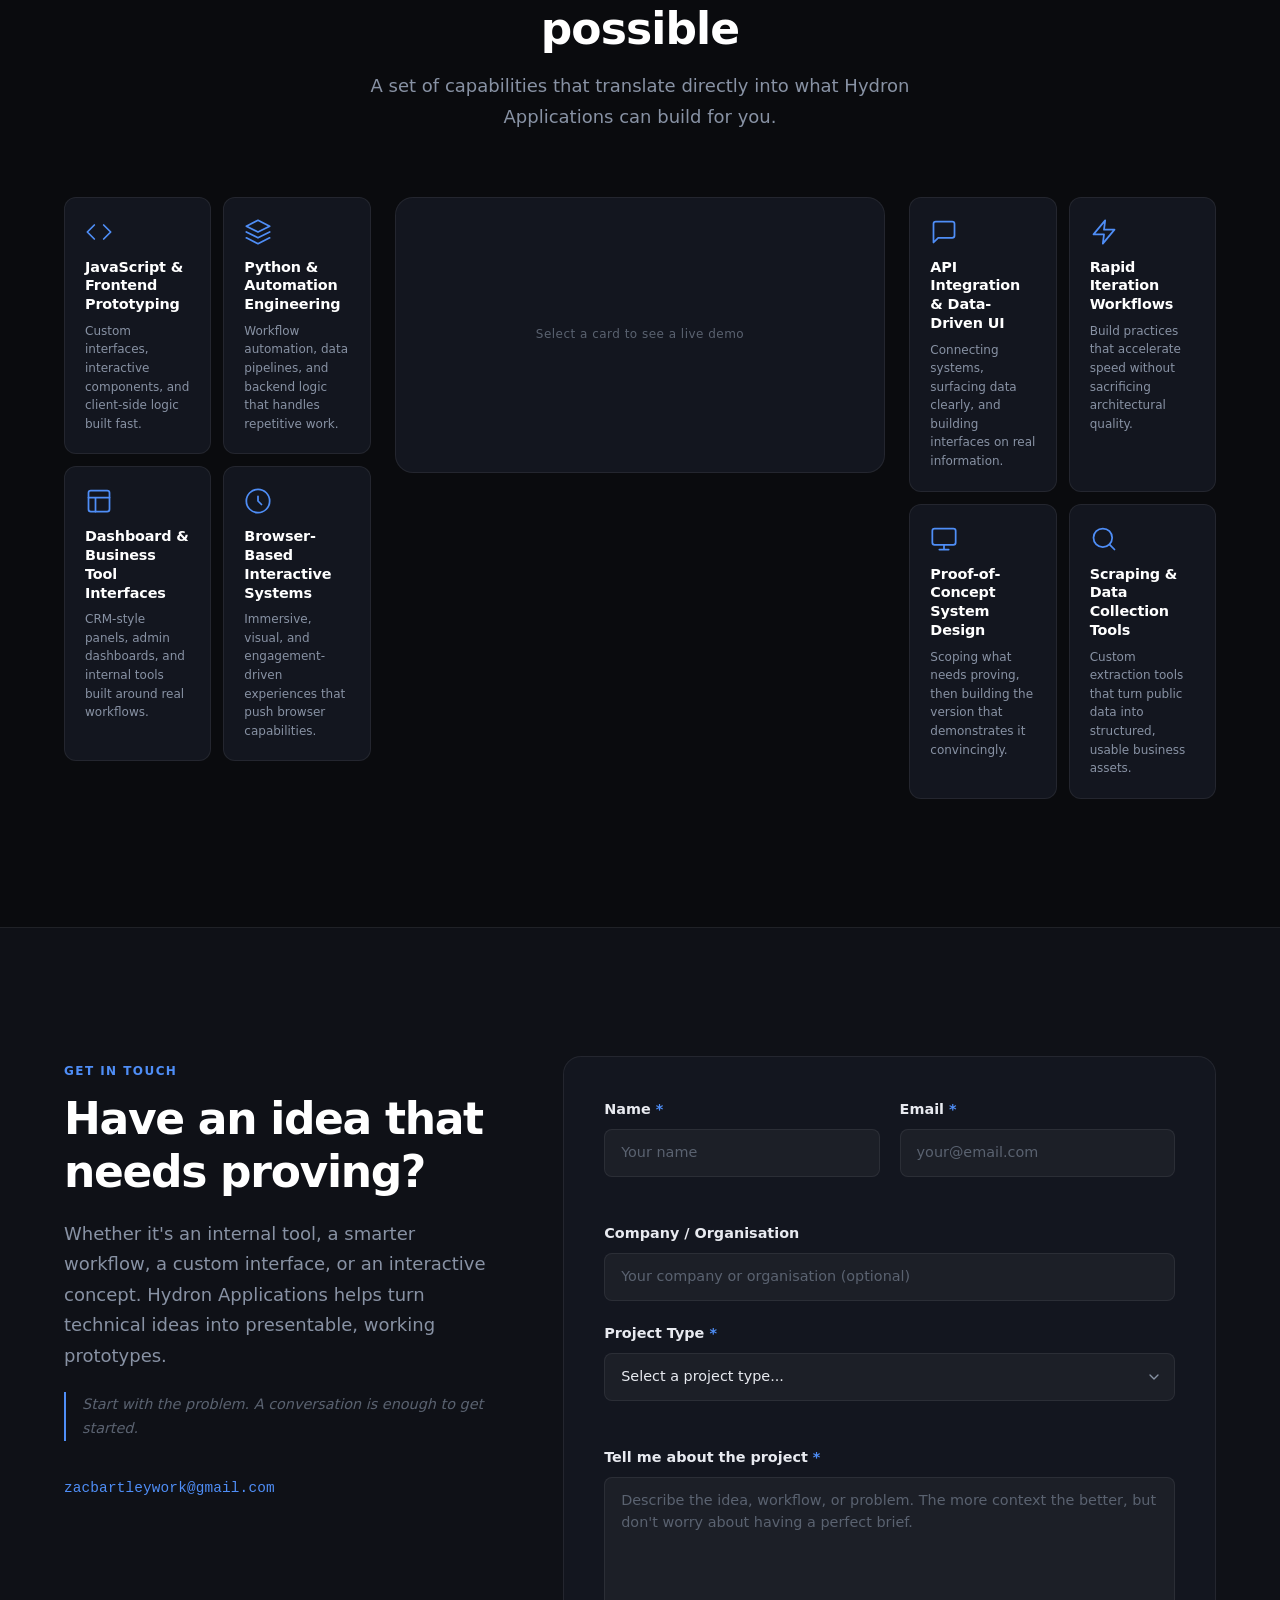
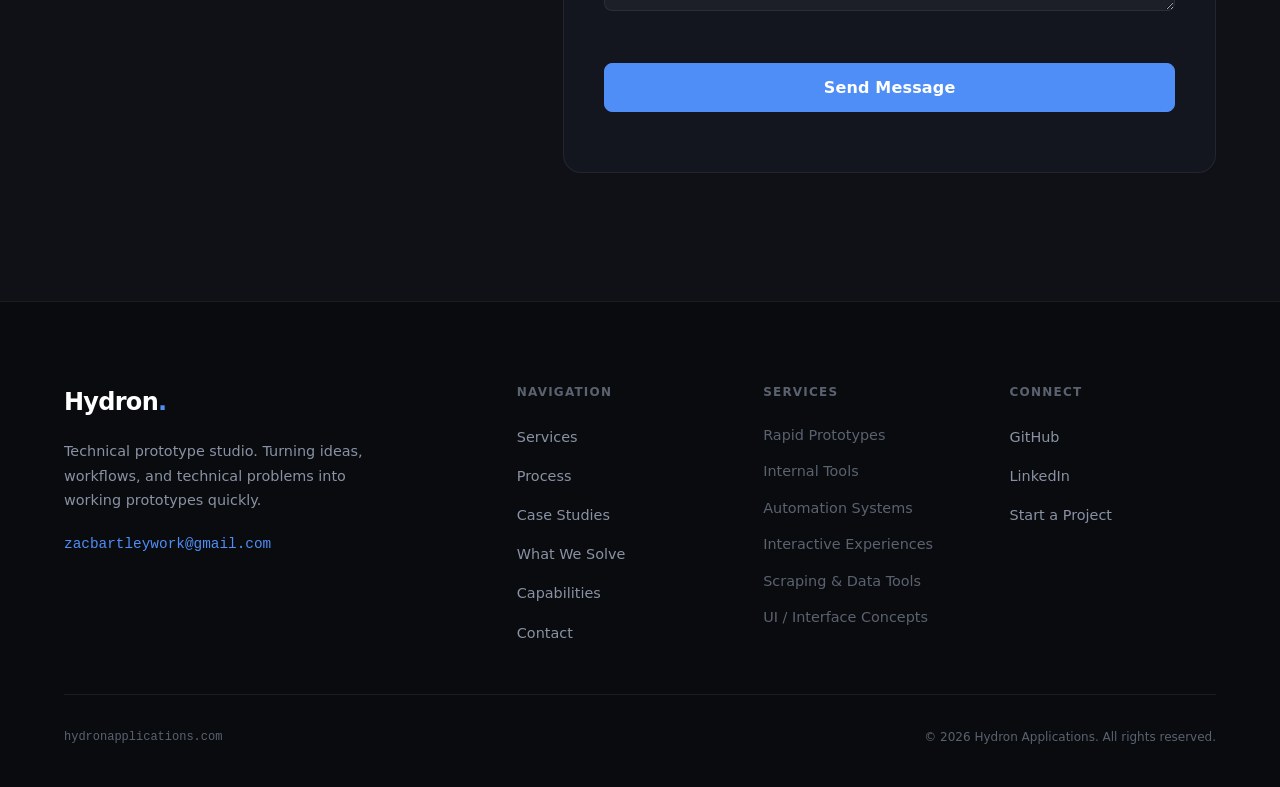
==== commit 755c875c: "Fix form status messages showing on page load; add dynamic thank you message after submit Co-authore" ====
--- a/index.html
+++ b/index.html
@@ -1020,21 +1020,7 @@
                 <span class="btn-loading" aria-hidden="true">Sending...</span>
               </button>
 
-              <!-- Form status messages -->
-              <div class="form-status form-status--success" id="form-success" role="status" aria-live="polite" hidden>
-                <svg width="28" height="28" viewBox="0 0 24 24" fill="none" stroke="currentColor" stroke-width="2" stroke-linecap="round" stroke-linejoin="round" aria-hidden="true"><path d="M22 11.08V12a10 10 0 11-5.93-9.14"/><polyline points="22 4 12 14.01 9 11.01"/></svg>
-                <div>
-                  <strong>Message sent.</strong>
-                  <p>Thanks for getting in touch. I'll be in contact shortly.</p>
-                </div>
-              </div>
-              <div class="form-status form-status--error" id="form-error" role="alert" aria-live="assertive" hidden>
-                <svg width="28" height="28" viewBox="0 0 24 24" fill="none" stroke="currentColor" stroke-width="2" stroke-linecap="round" stroke-linejoin="round" aria-hidden="true"><circle cx="12" cy="12" r="10"/><line x1="15" y1="9" x2="9" y2="15"/><line x1="9" y1="9" x2="15" y2="15"/></svg>
-                <div>
-                  <strong>Something went wrong.</strong>
-                  <p>Please try again or email directly at <a href="mailto:zacbartleywork@gmail.com">zacbartleywork@gmail.com</a>.</p>
-                </div>
-              </div>
+              <div id="form-status-container" aria-live="polite"></div>
 
             </form>
           </div>
--- a/styles.css
+++ b/styles.css
@@ -1312,6 +1312,25 @@
   text-decoration: underline;
 }
 
+/* Thank you state — replaces form after successful submit */
+.form-thankyou {
+  text-align: center;
+  padding: var(--space-16) var(--space-8);
+}
+
+.form-thankyou h3 {
+  font-size: var(--fs-2xl);
+  font-weight: 700;
+  color: var(--colour-white);
+  margin-bottom: var(--space-4);
+}
+
+.form-thankyou p {
+  font-size: var(--fs-md);
+  color: var(--colour-text-muted);
+  line-height: 1.7;
+}
+
 /* ----------------------------------------------------------------
    15. FOOTER
 ---------------------------------------------------------------- */
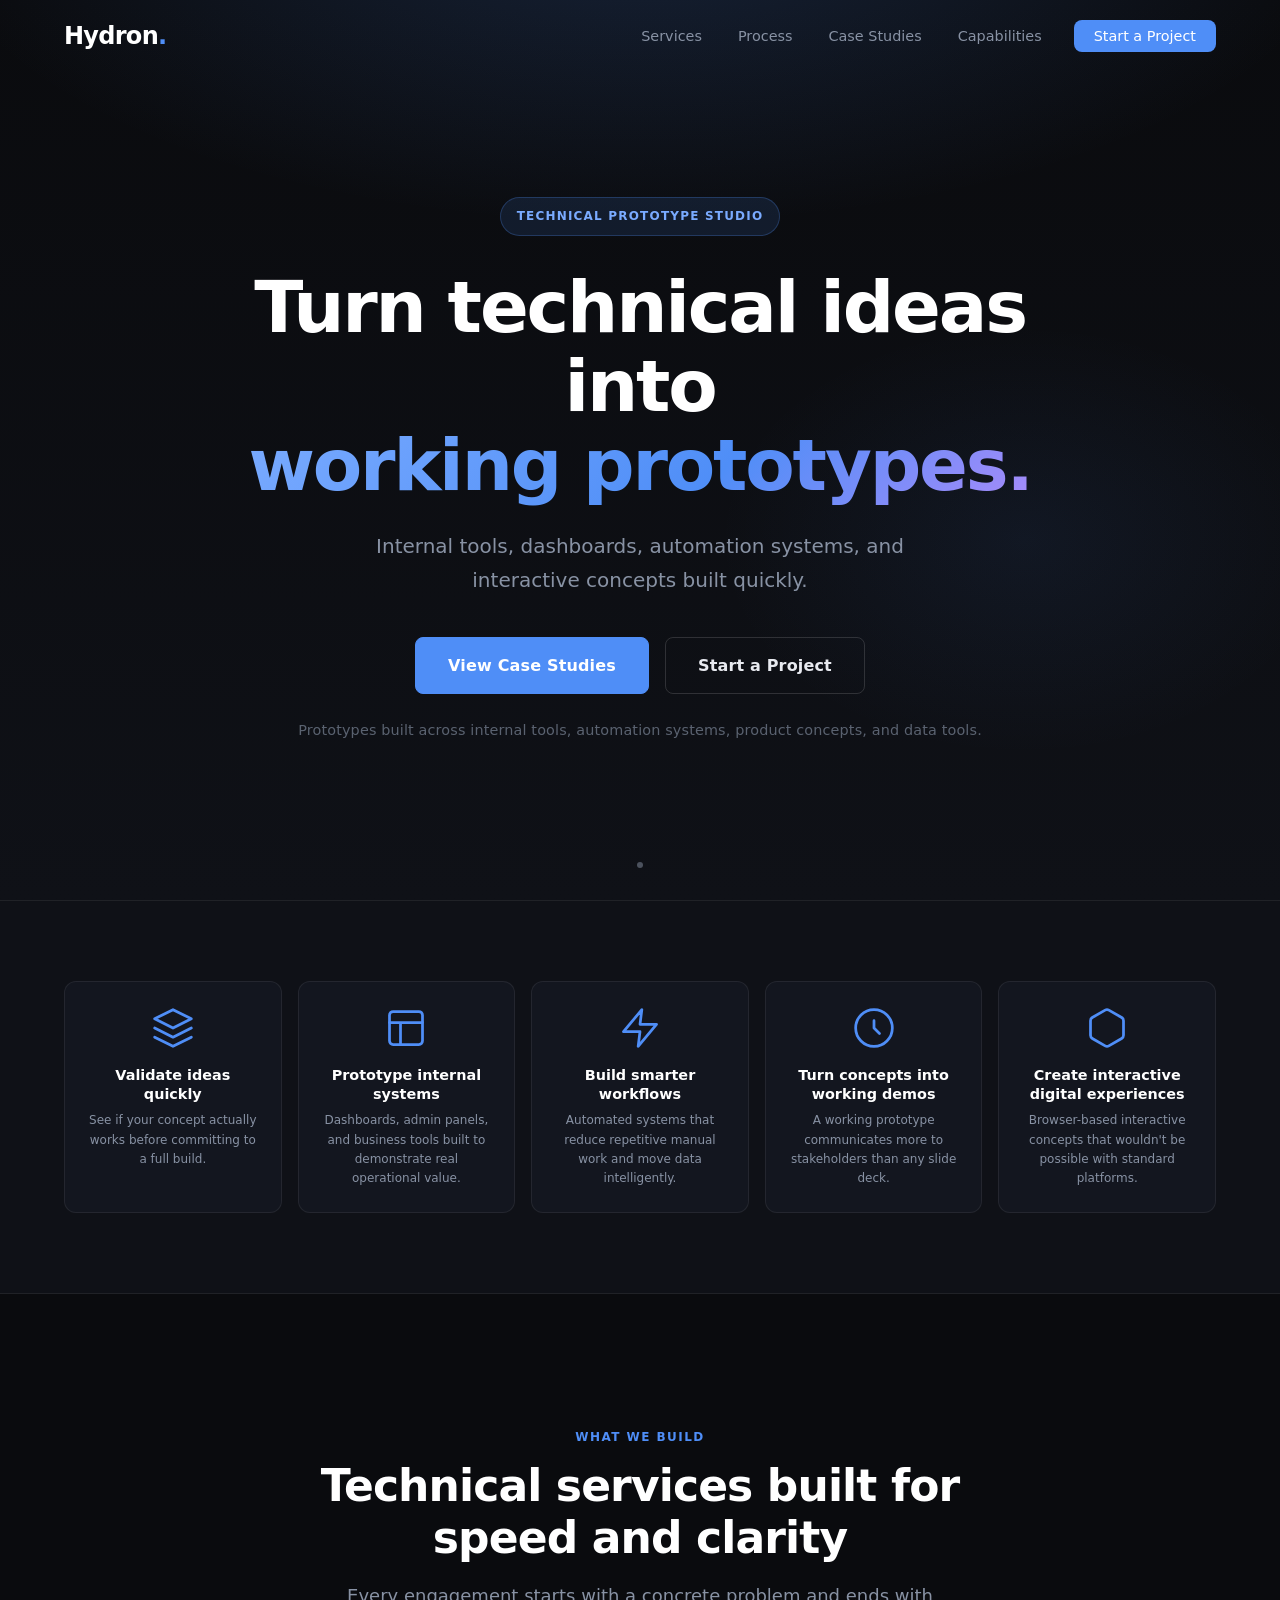
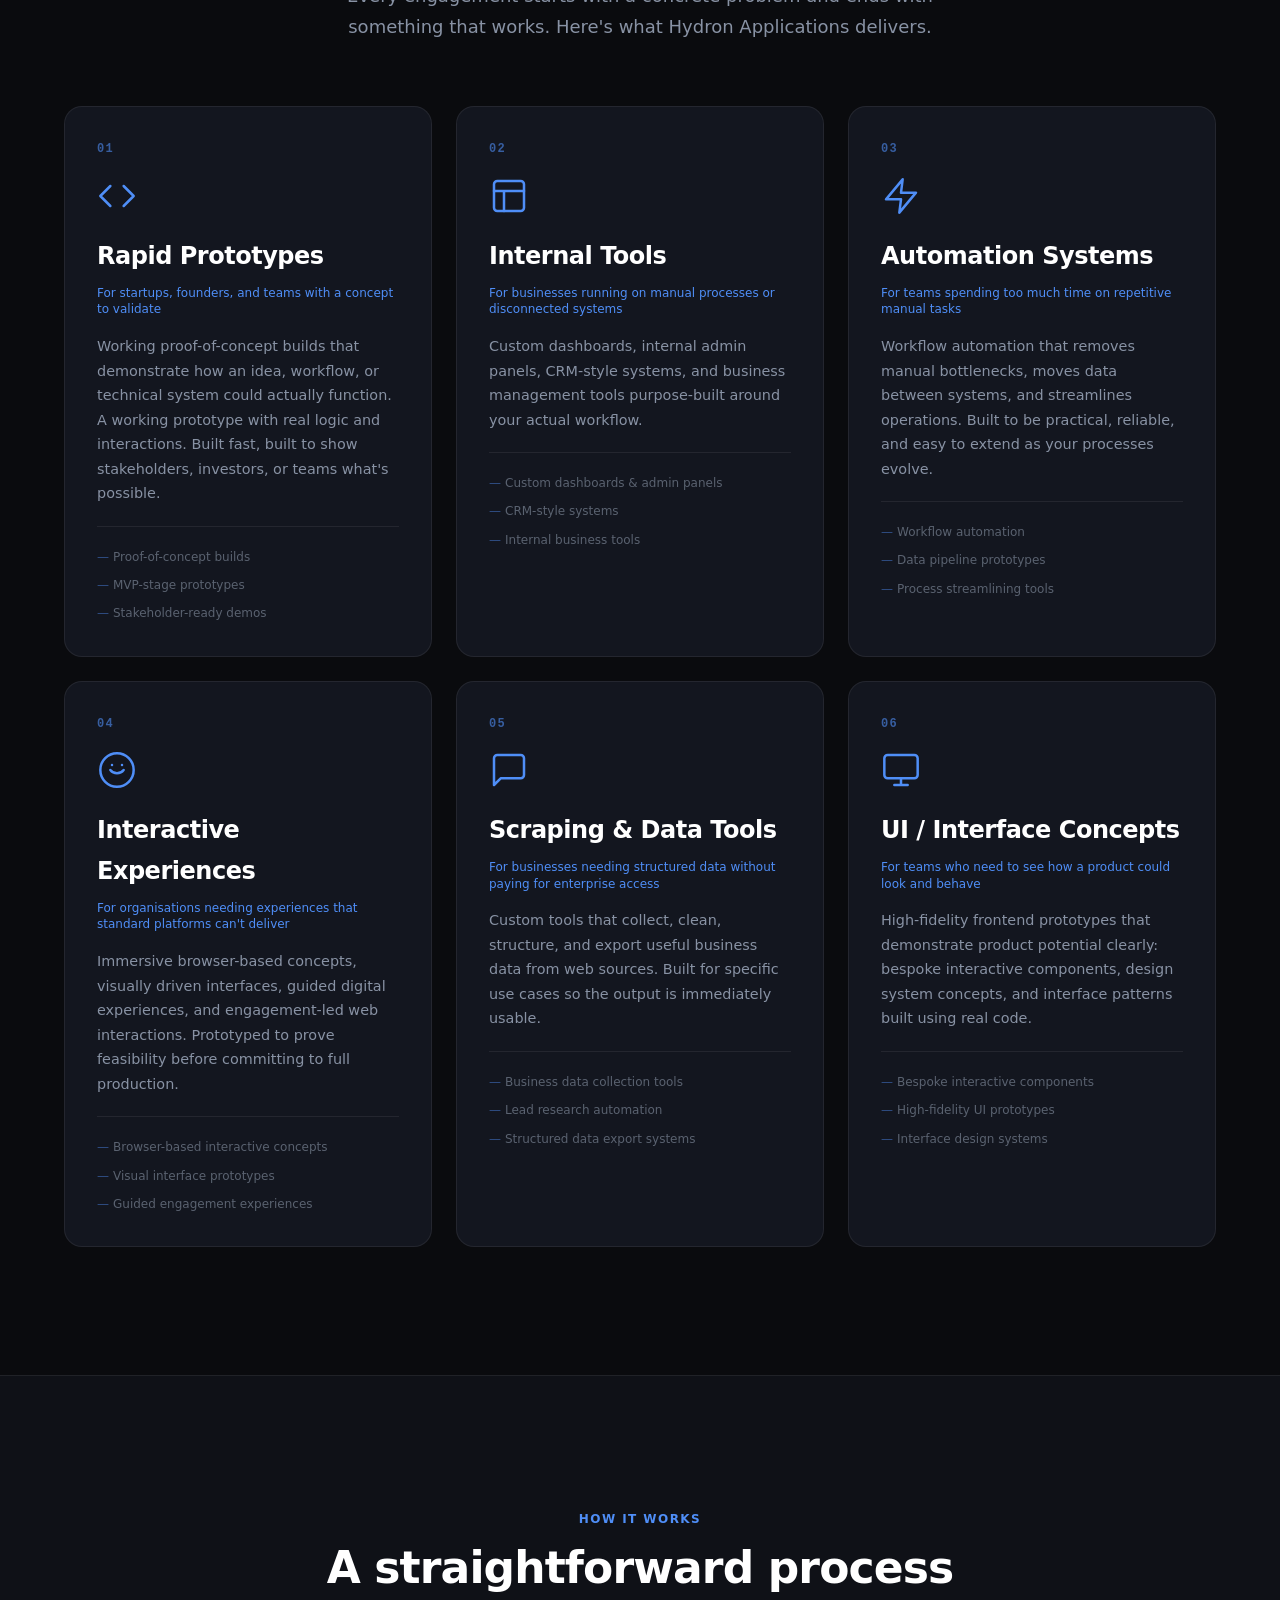
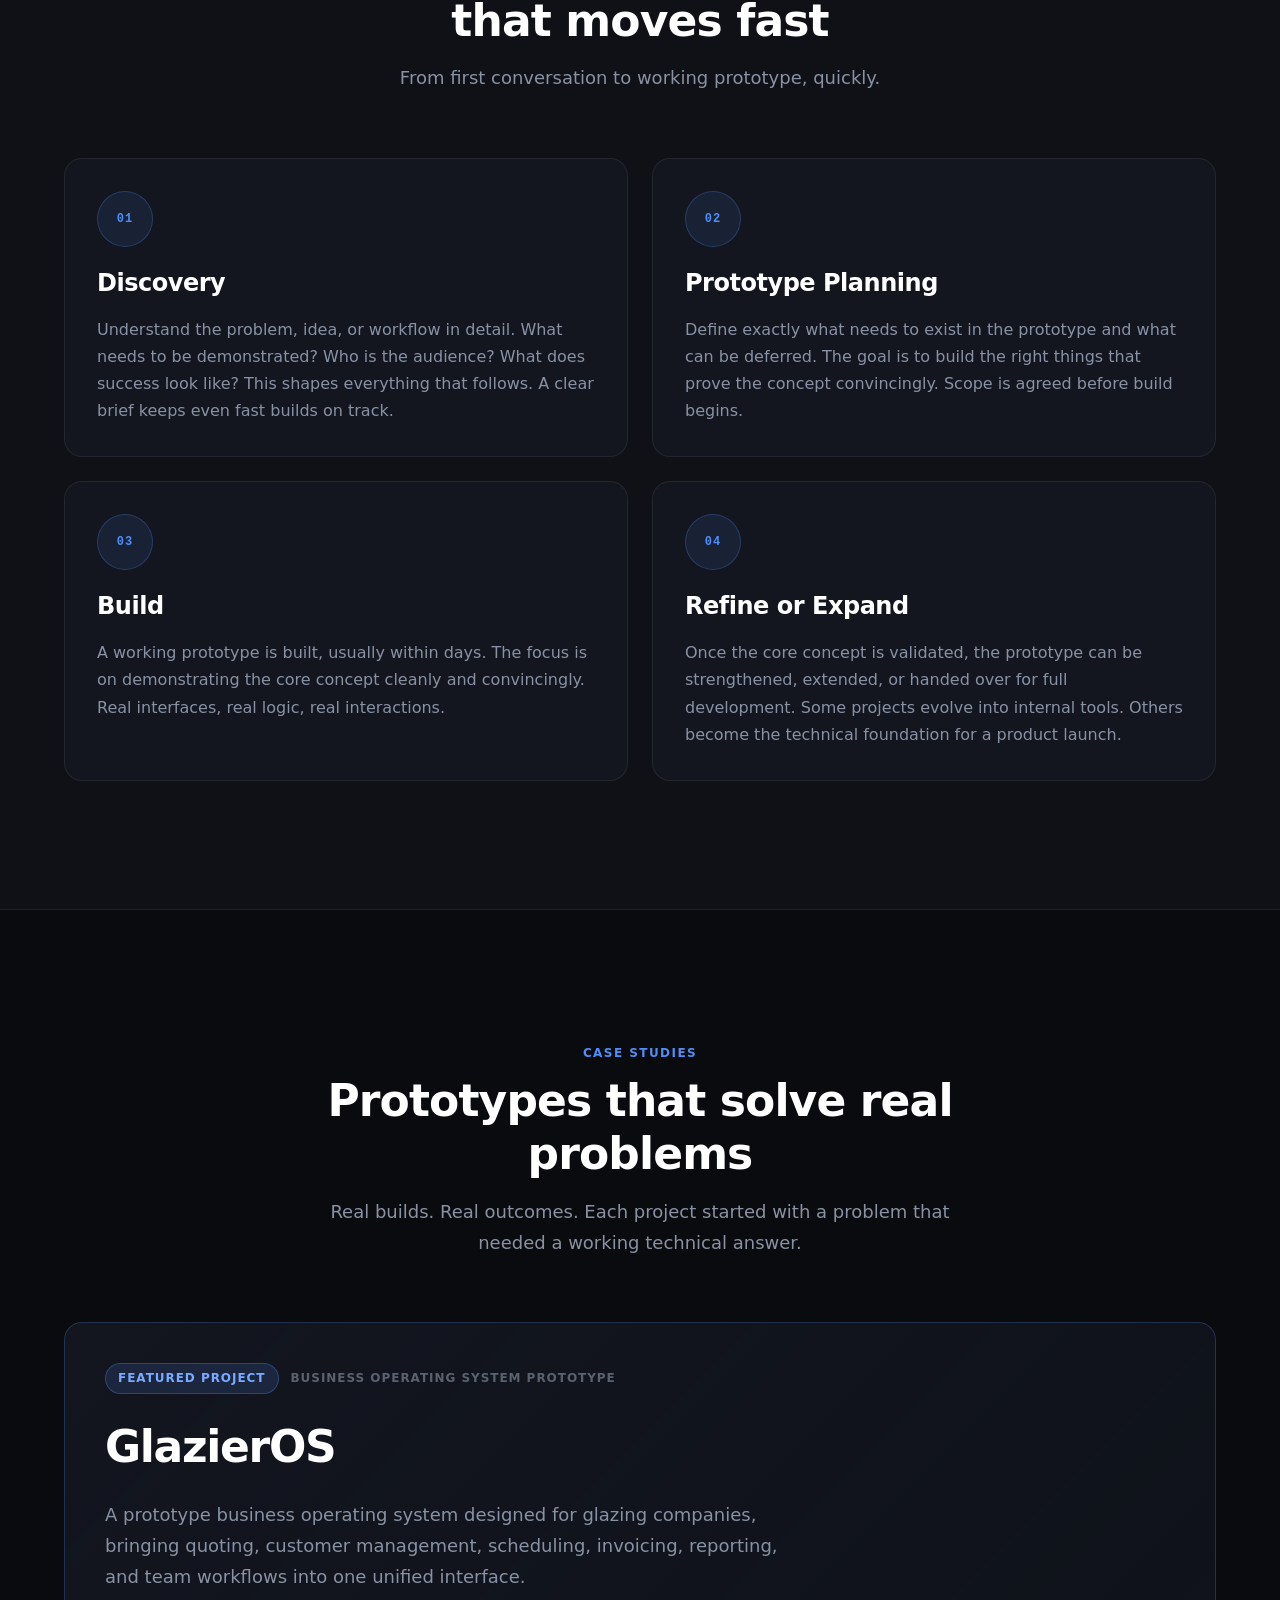
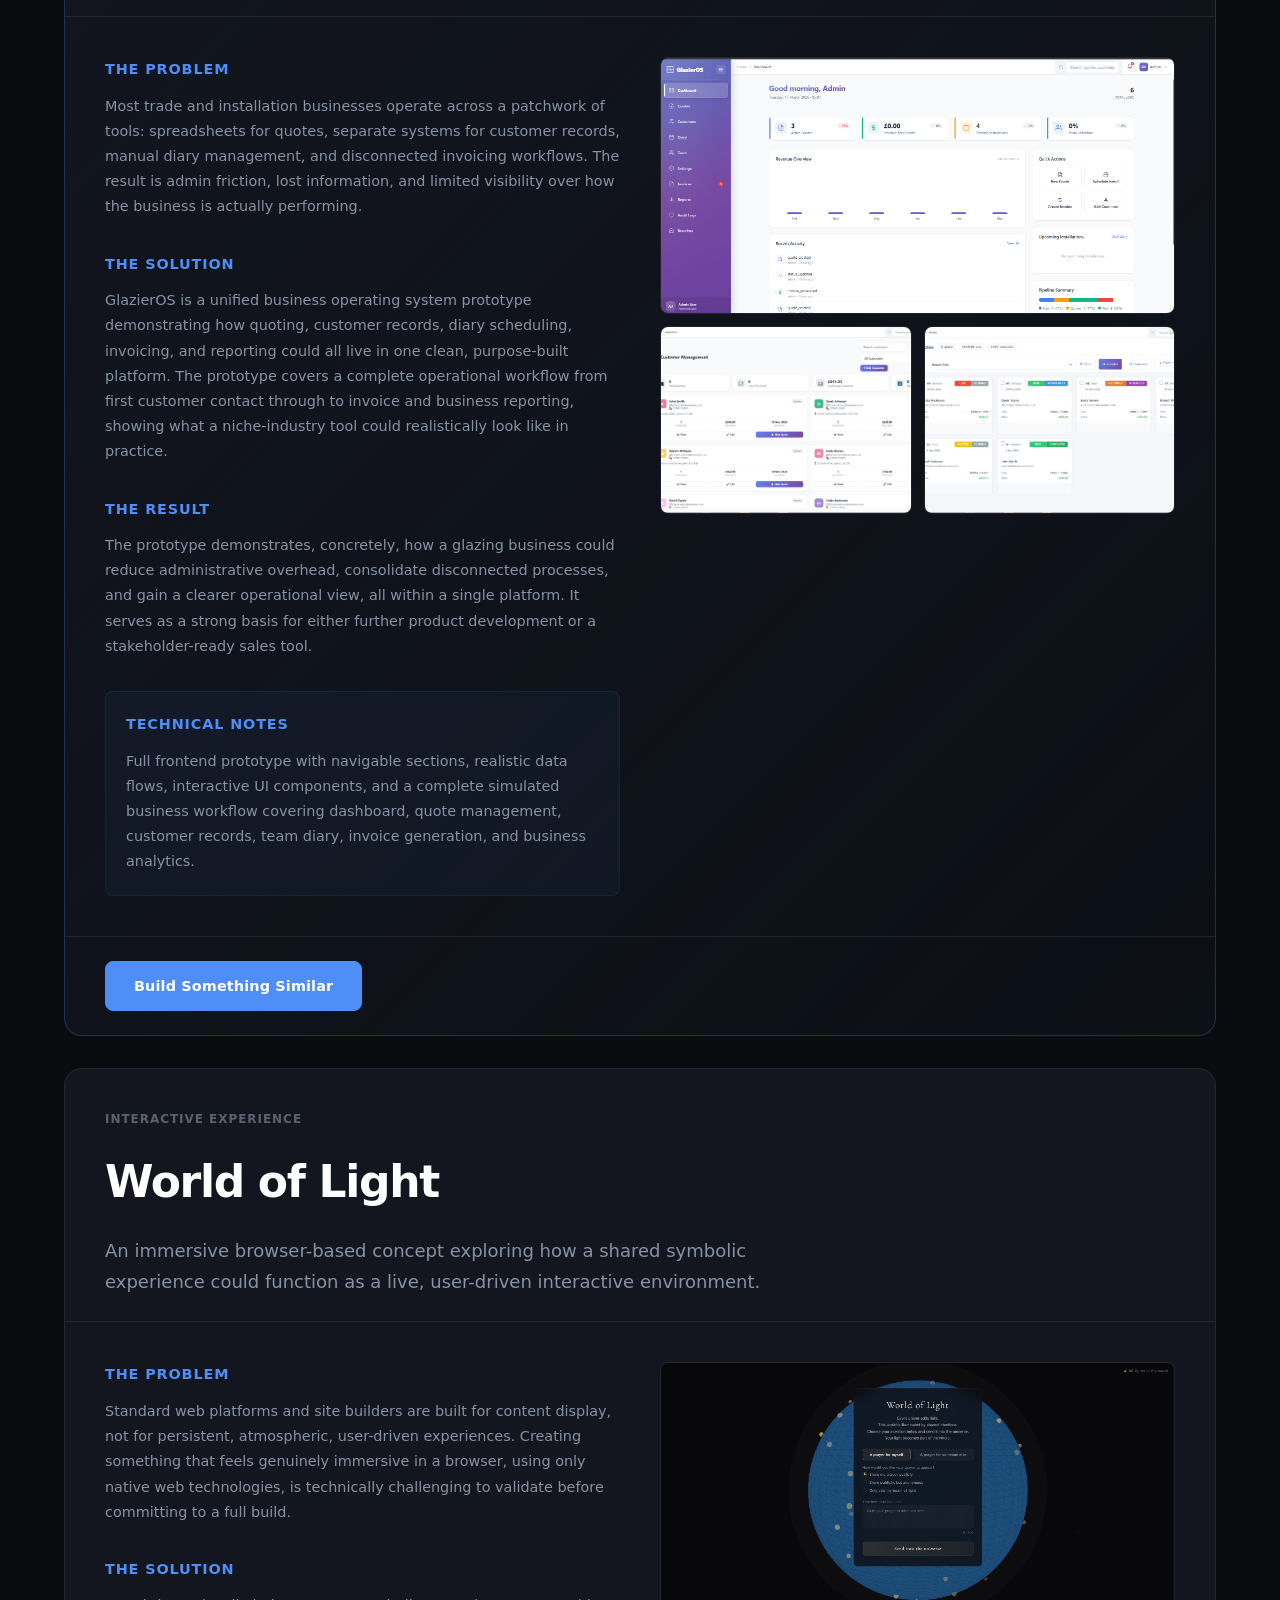
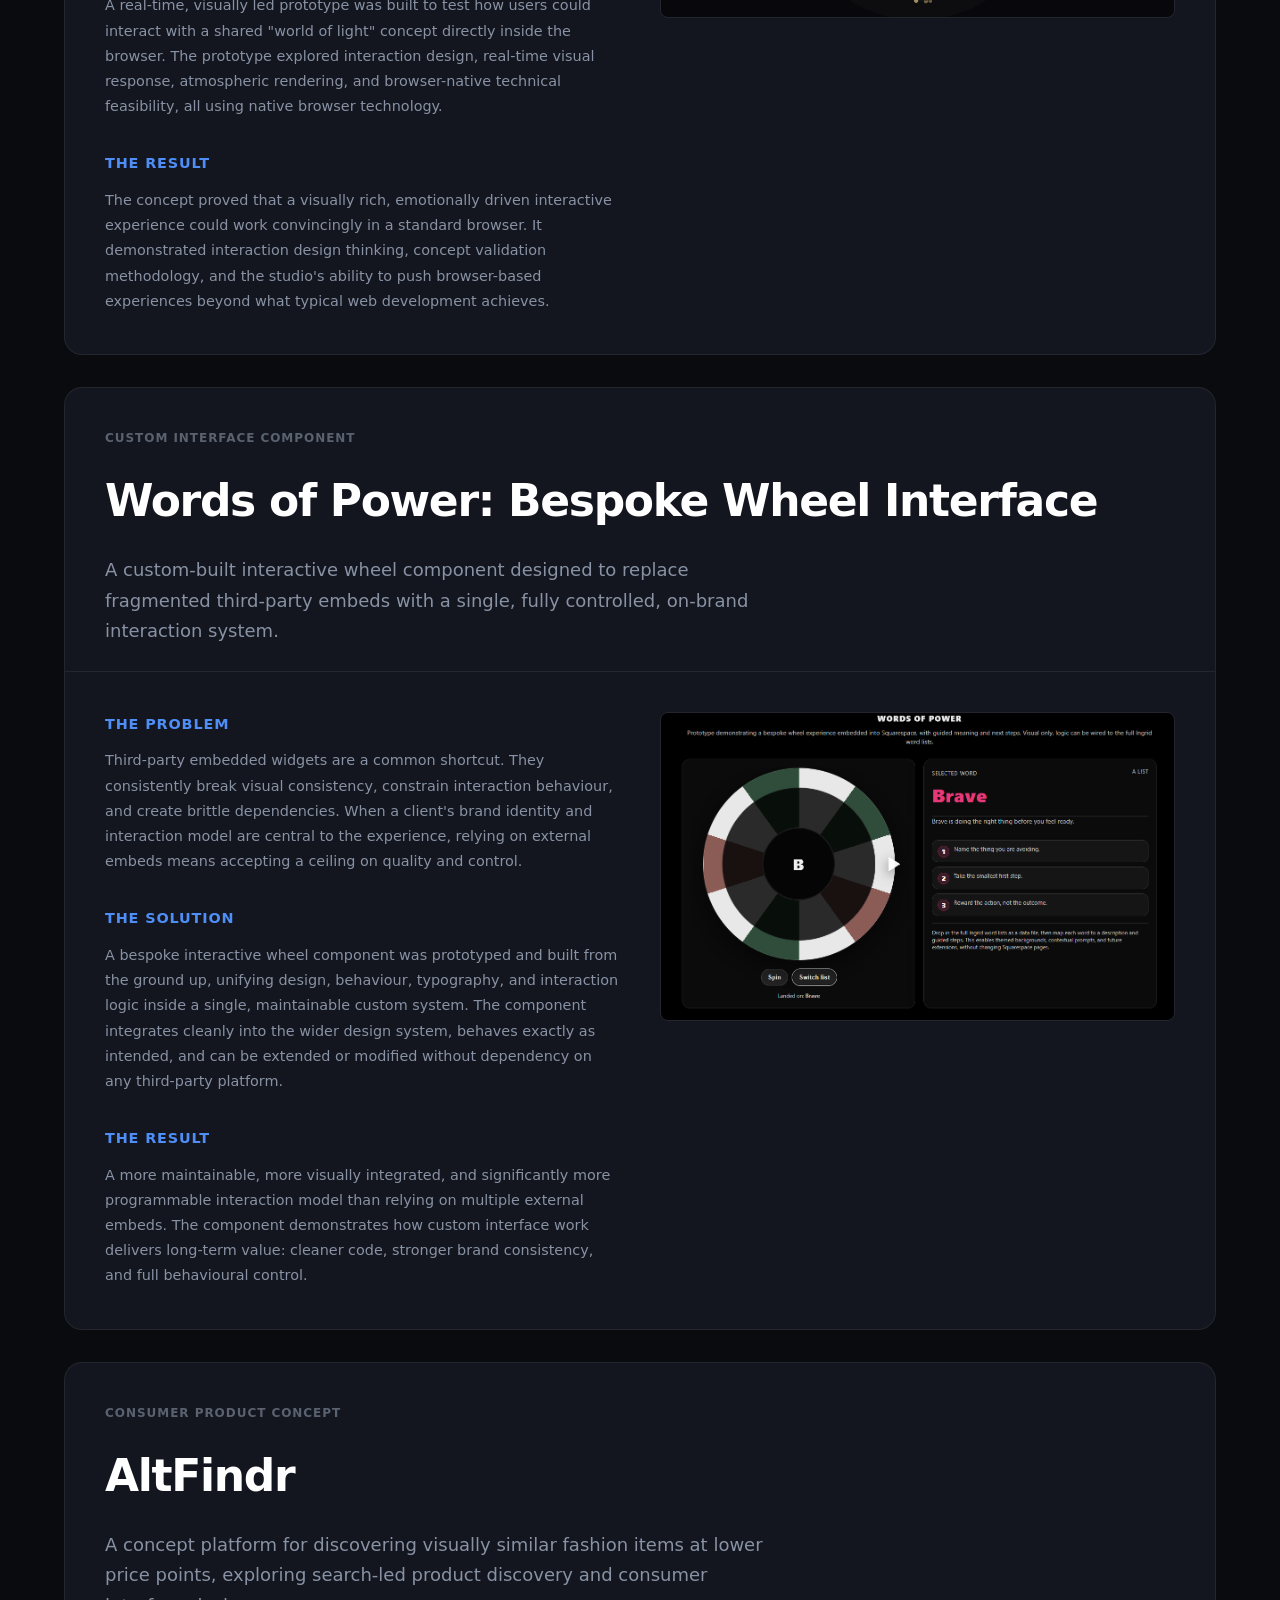
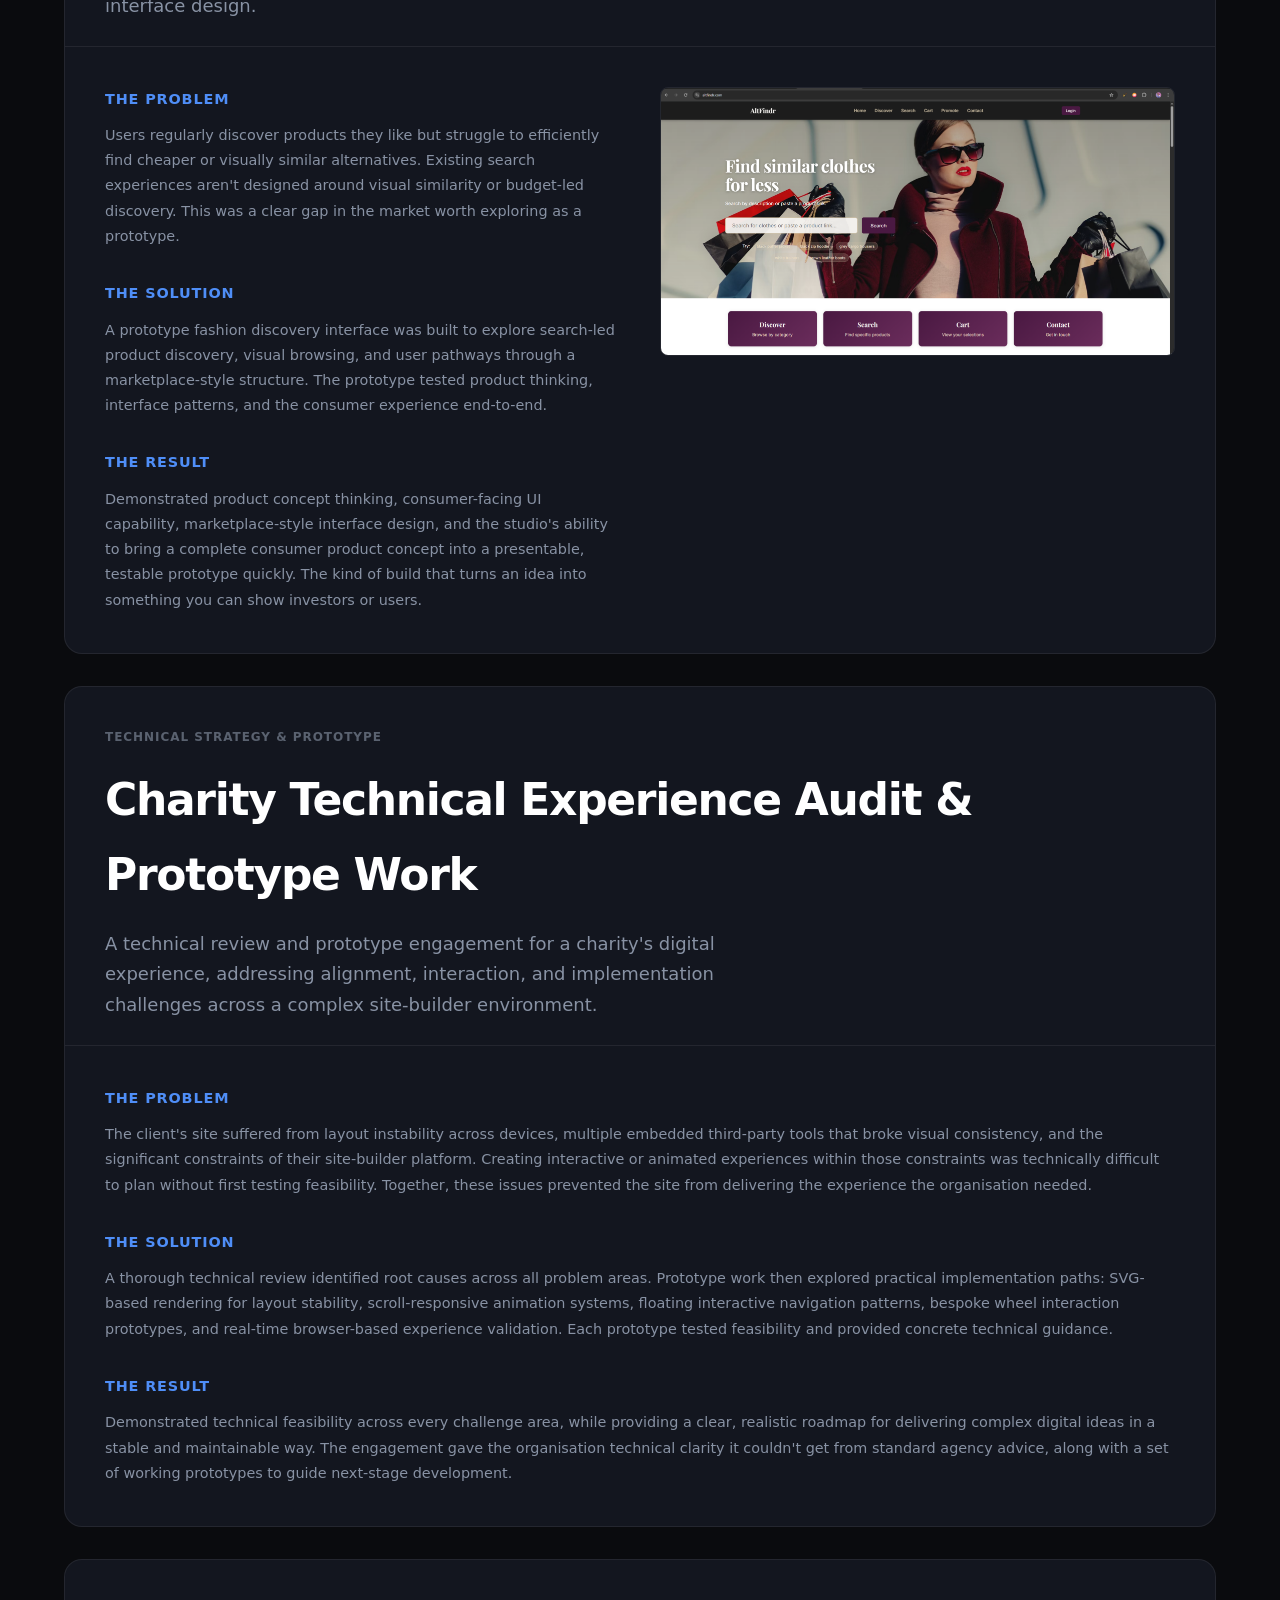
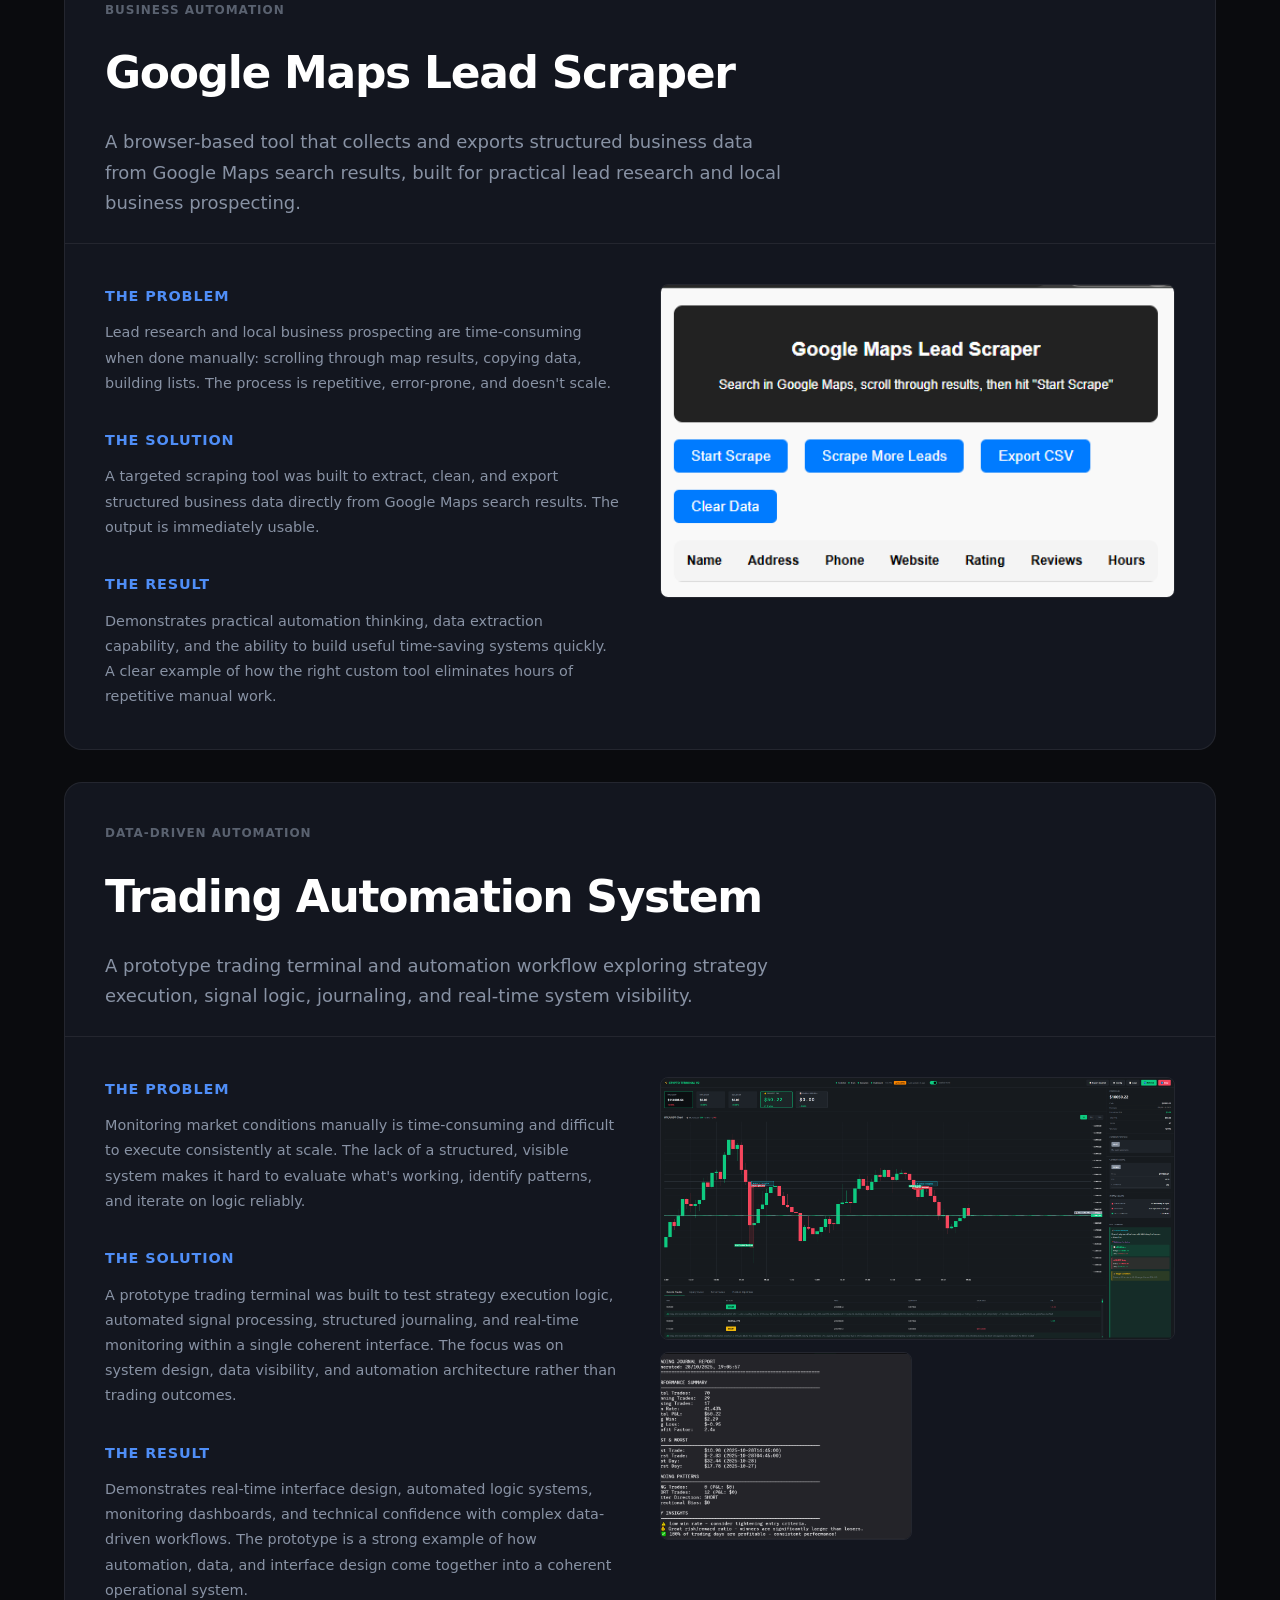
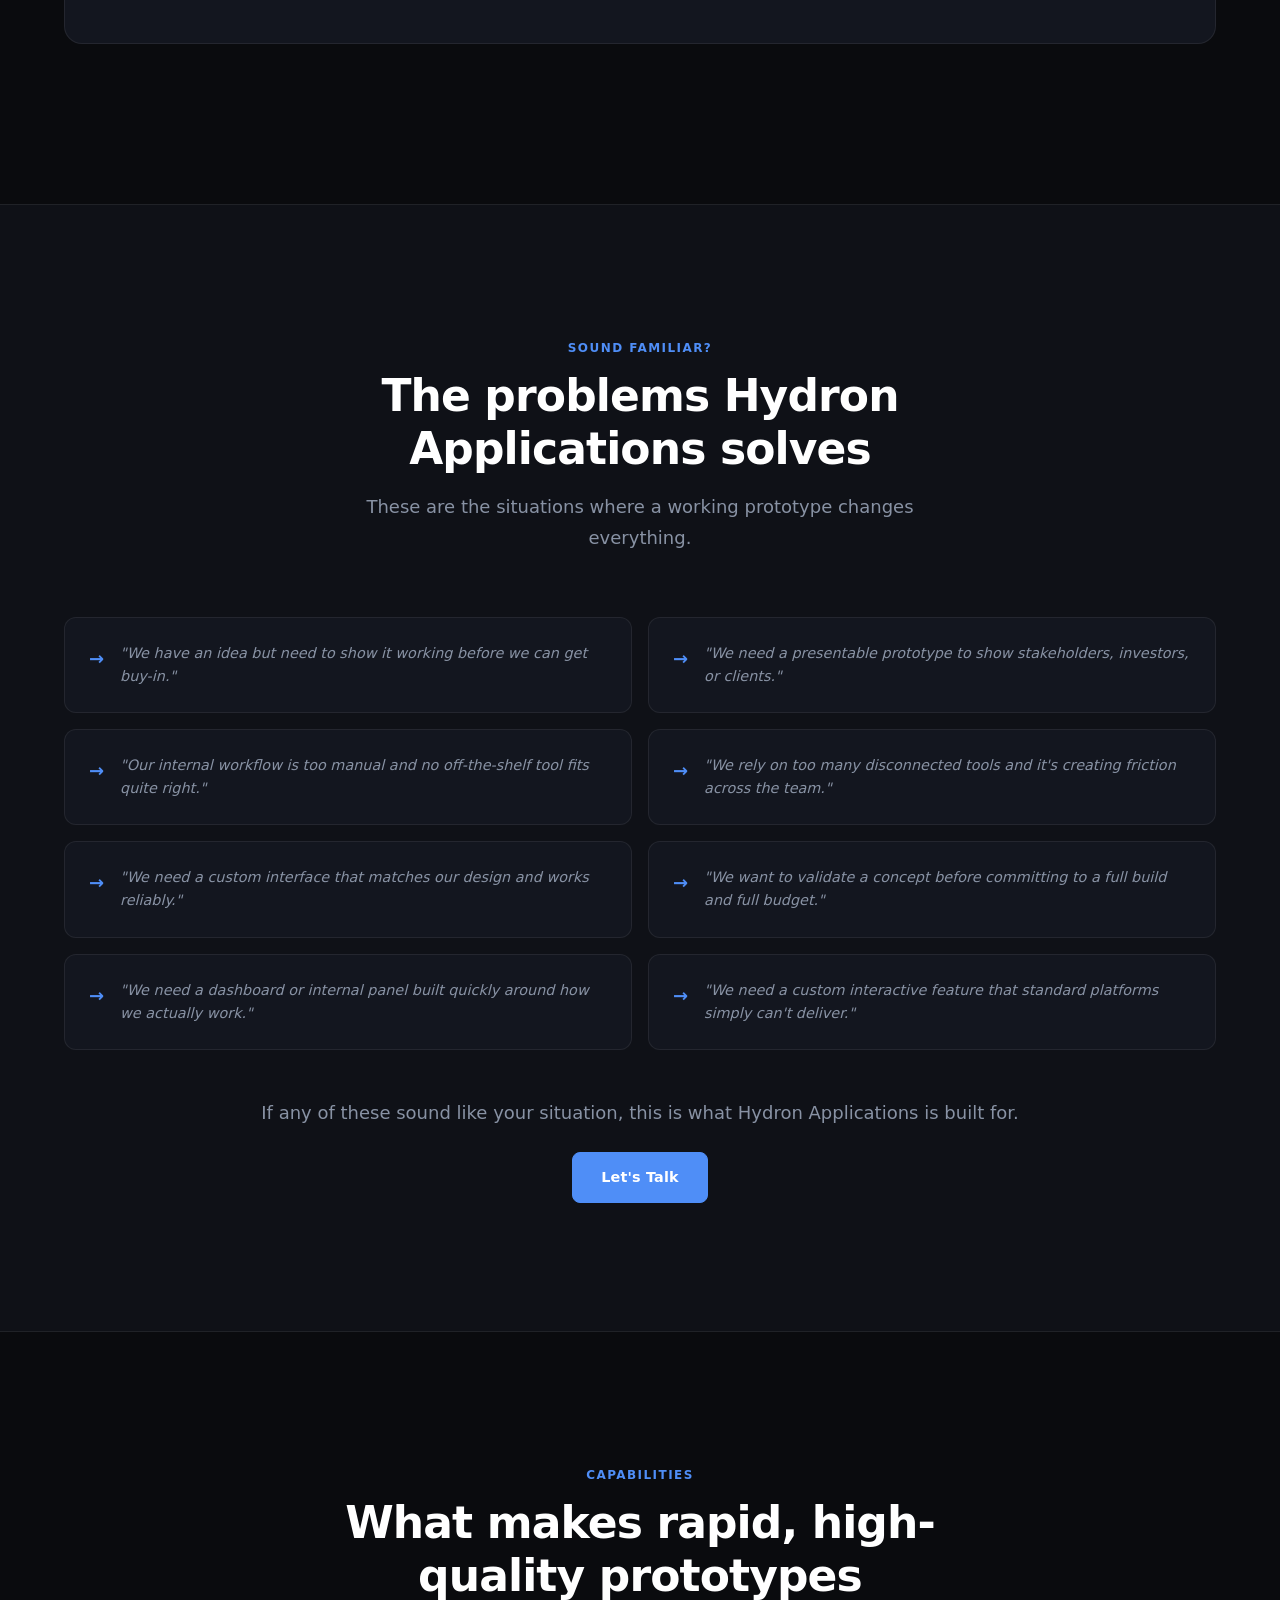
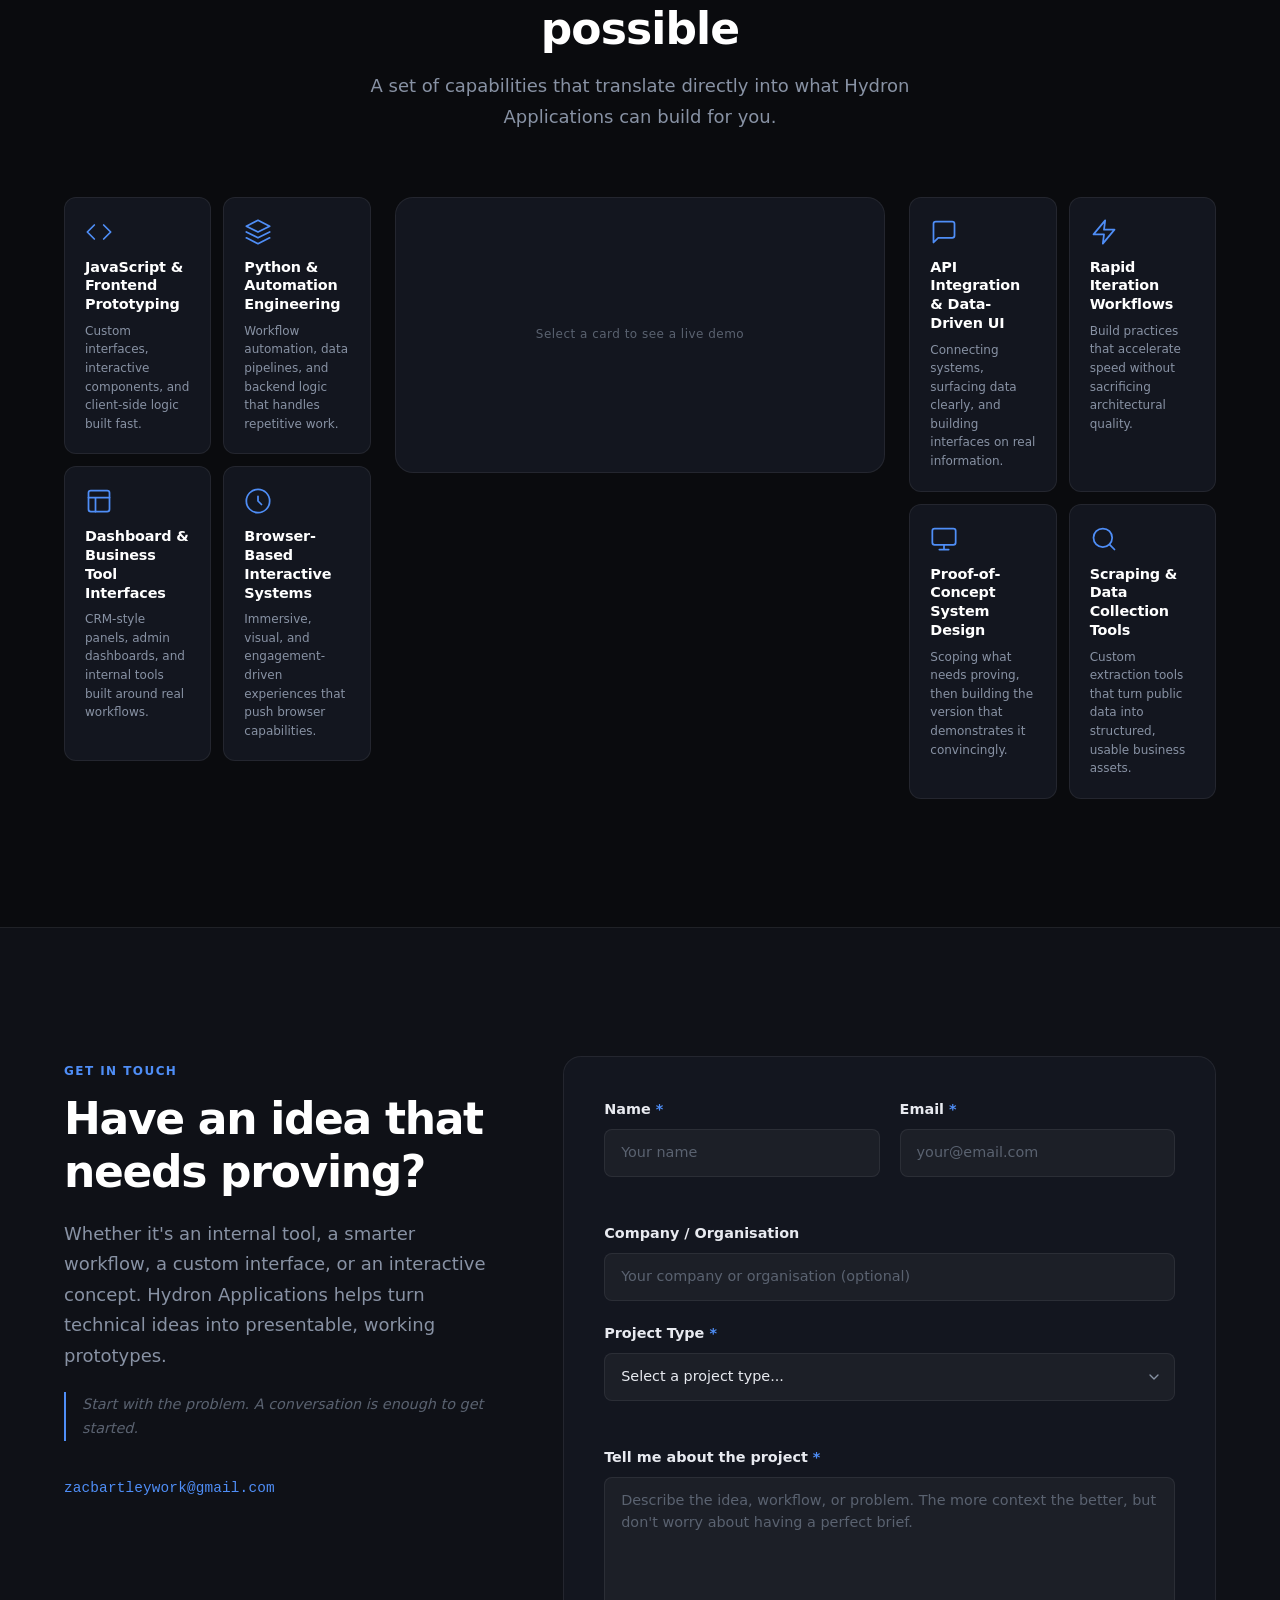
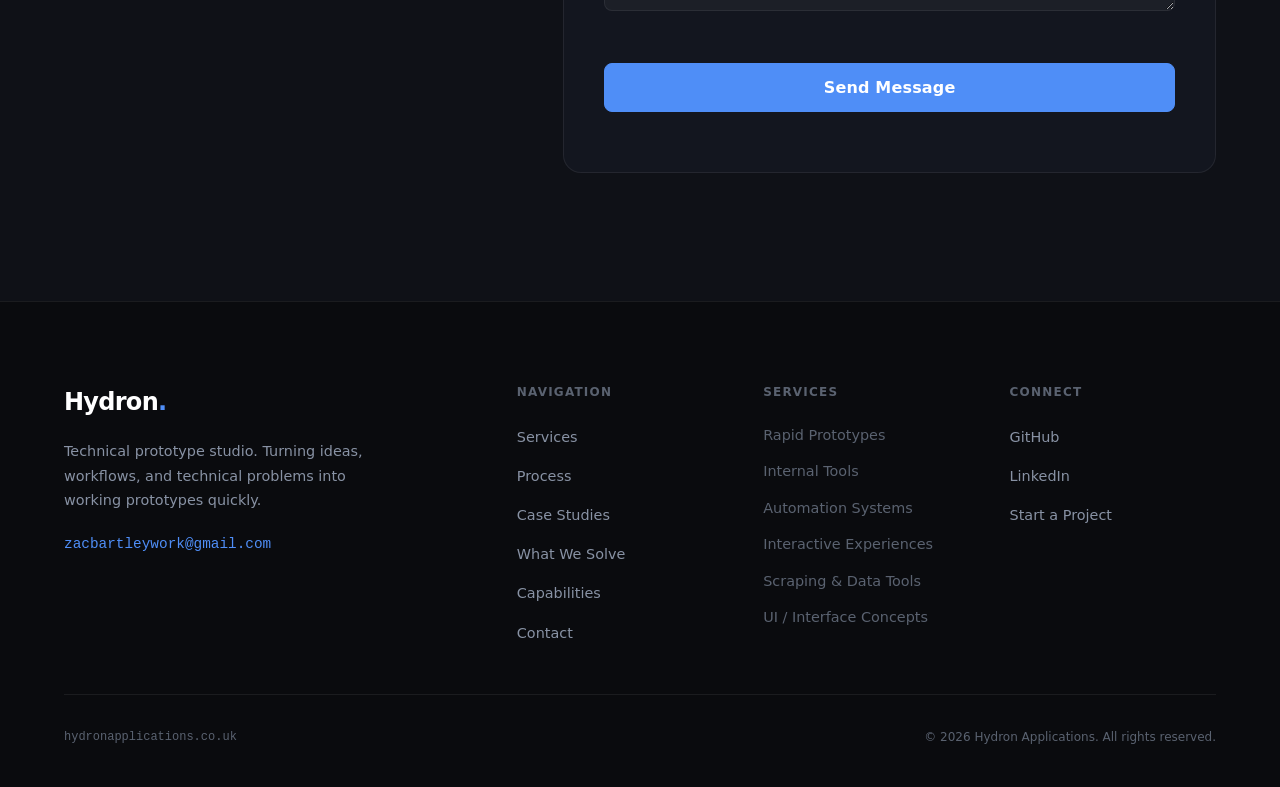
==== commit 21592956: "Set up custom domain hydronapplications.co.uk: add CNAME, update all URLs Co-authored-by: 0riceisnic" ====
--- a/index.html
+++ b/index.html
@@ -12,22 +12,22 @@
   <title>Hydron Applications: Rapid Prototype &amp; Technical Studio</title>
   <meta name="description" content="Hydron Applications is a technical prototype studio that turns ideas, workflows, and complex problems into working software in days. Rapid prototypes, internal tools, automation systems, and interactive web experiences." />
   <meta name="keywords" content="rapid software prototypes, custom internal tools, automation prototype studio, proof of concept development, bespoke dashboard prototypes, interactive web prototypes, prototype developer for agencies, custom scraping tools, UI prototype development, business automation systems" />
-  <link rel="canonical" href="https://hydronapplications.com/" />
+  <link rel="canonical" href="https://hydronapplications.co.uk/" />
 
   <!-- Open Graph -->
   <meta property="og:type" content="website" />
-  <meta property="og:url" content="https://hydronapplications.com/" />
+  <meta property="og:url" content="https://hydronapplications.co.uk/" />
   <meta property="og:title" content="Hydron Applications: Rapid Prototype &amp; Technical Studio" />
   <meta property="og:description" content="Turn ideas, workflows, and technical problems into working prototypes in days, not weeks. Hydron Applications is a specialist prototype and systems studio." />
-  <meta property="og:image" content="https://hydronapplications.com/assets/images/og-image.png" />
+  <meta property="og:image" content="https://hydronapplications.co.uk/assets/images/og-image.png" />
   <meta property="og:site_name" content="Hydron Applications" />
 
   <!-- Twitter Card -->
   <meta name="twitter:card" content="summary_large_image" />
-  <meta name="twitter:url" content="https://hydronapplications.com/" />
+  <meta name="twitter:url" content="https://hydronapplications.co.uk/" />
   <meta name="twitter:title" content="Hydron Applications: Rapid Prototype &amp; Technical Studio" />
   <meta name="twitter:description" content="Turn ideas, workflows, and technical problems into working prototypes in days, not weeks." />
-  <meta name="twitter:image" content="https://hydronapplications.com/assets/images/og-image.png" />
+  <meta name="twitter:image" content="https://hydronapplications.co.uk/assets/images/og-image.png" />
 
   <!-- Schema.org: Organization -->
   <script type="application/ld+json">
@@ -35,7 +35,7 @@
     "@context": "https://schema.org",
     "@type": "Organization",
     "name": "Hydron Applications",
-    "url": "https://hydronapplications.com",
+    "url": "https://hydronapplications.co.uk",
     "description": "Technical prototype studio specialising in rapid software prototypes, internal tools, automation systems, and interactive web experiences.",
     "contactPoint": {
       "@type": "ContactPoint",
@@ -1092,7 +1092,7 @@
       </div>
 
       <div class="footer-bottom">
-        <p class="footer-domain">hydronapplications.com</p>
+        <p class="footer-domain">hydronapplications.co.uk</p>
         <p class="footer-copy">
           &copy; 2026 Hydron Applications. All rights reserved.
         </p>
--- a/styles.css
+++ b/styles.css
@@ -1314,8 +1314,17 @@
 
 /* Thank you state — replaces form after successful submit */
 .form-thankyou {
+  display: flex;
+  flex-direction: column;
+  align-items: center;
+  justify-content: center;
   text-align: center;
   padding: var(--space-16) var(--space-8);
+  min-height: 300px;
+}
+
+.form-thankyou svg {
+  margin-bottom: var(--space-6);
 }
 
 .form-thankyou h3 {
@@ -1329,6 +1338,7 @@
   font-size: var(--fs-md);
   color: var(--colour-text-muted);
   line-height: 1.7;
+  max-width: 400px;
 }
 
 /* ----------------------------------------------------------------
